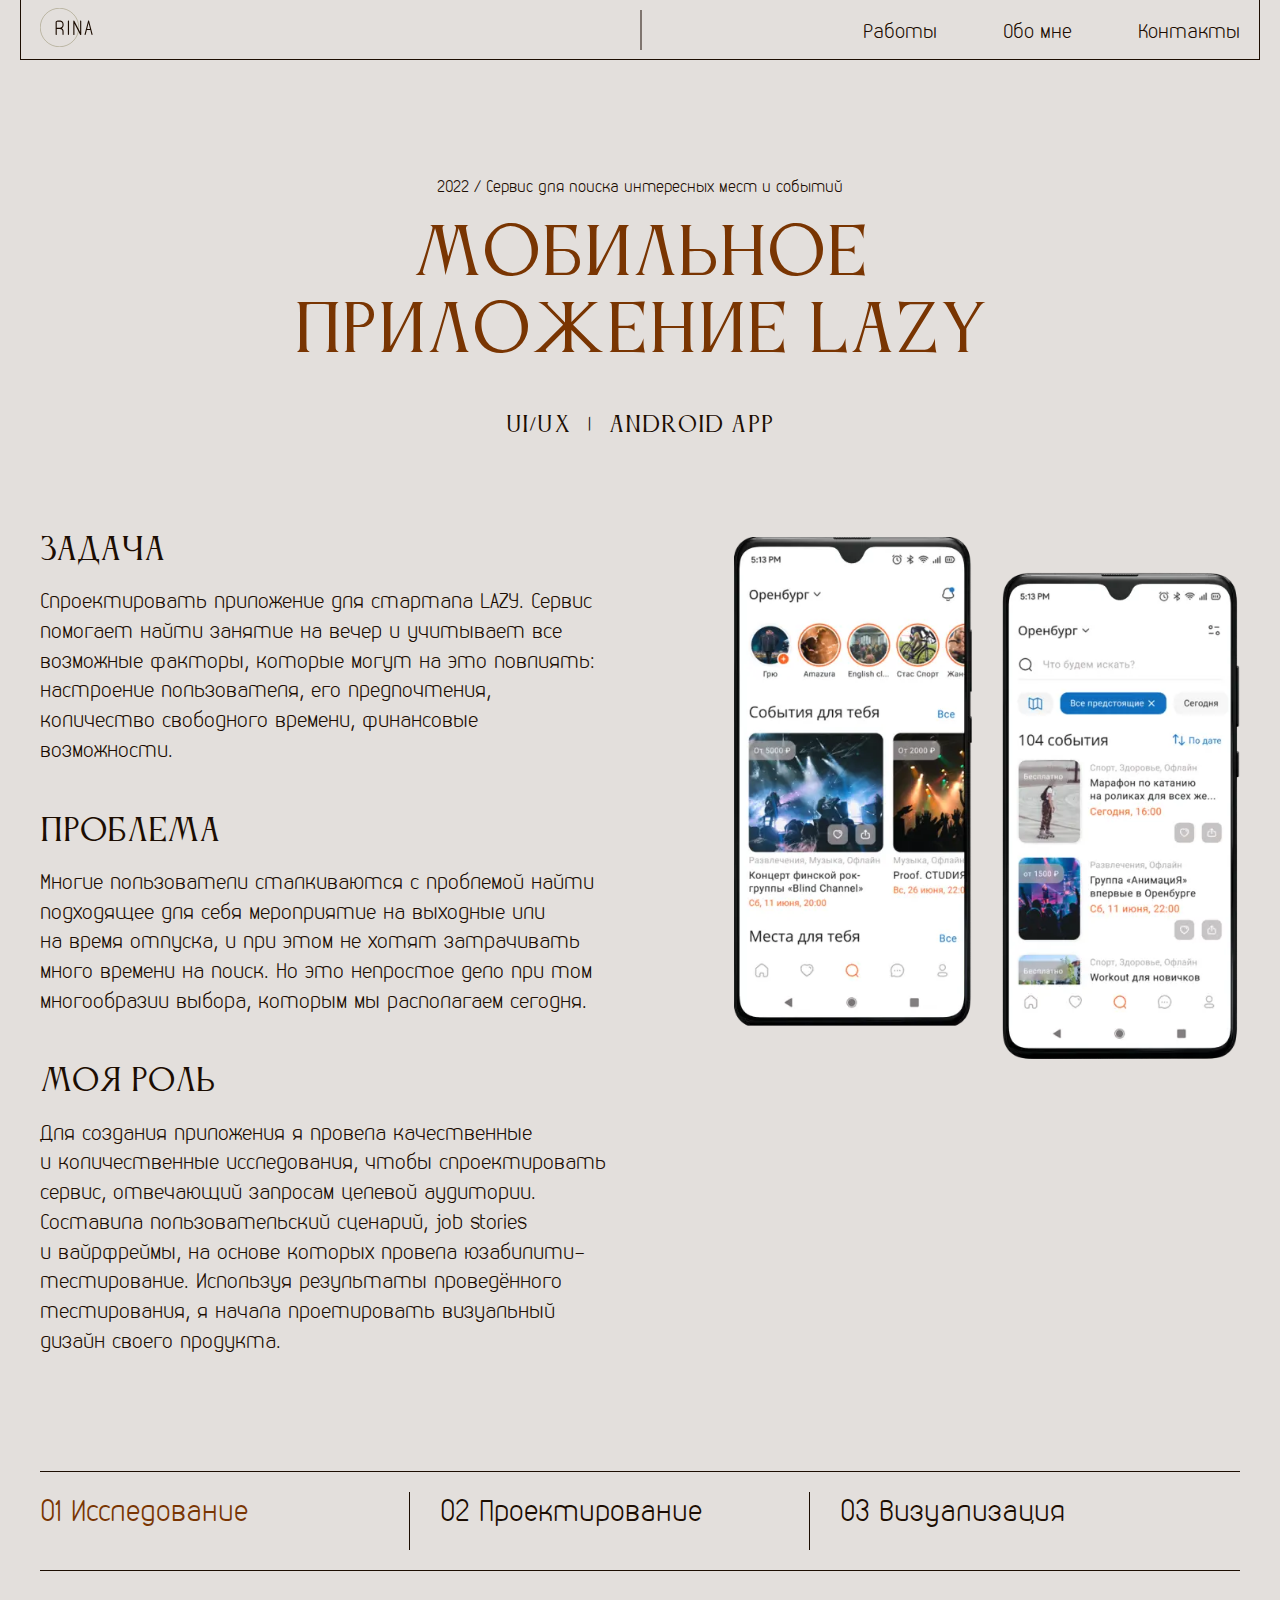
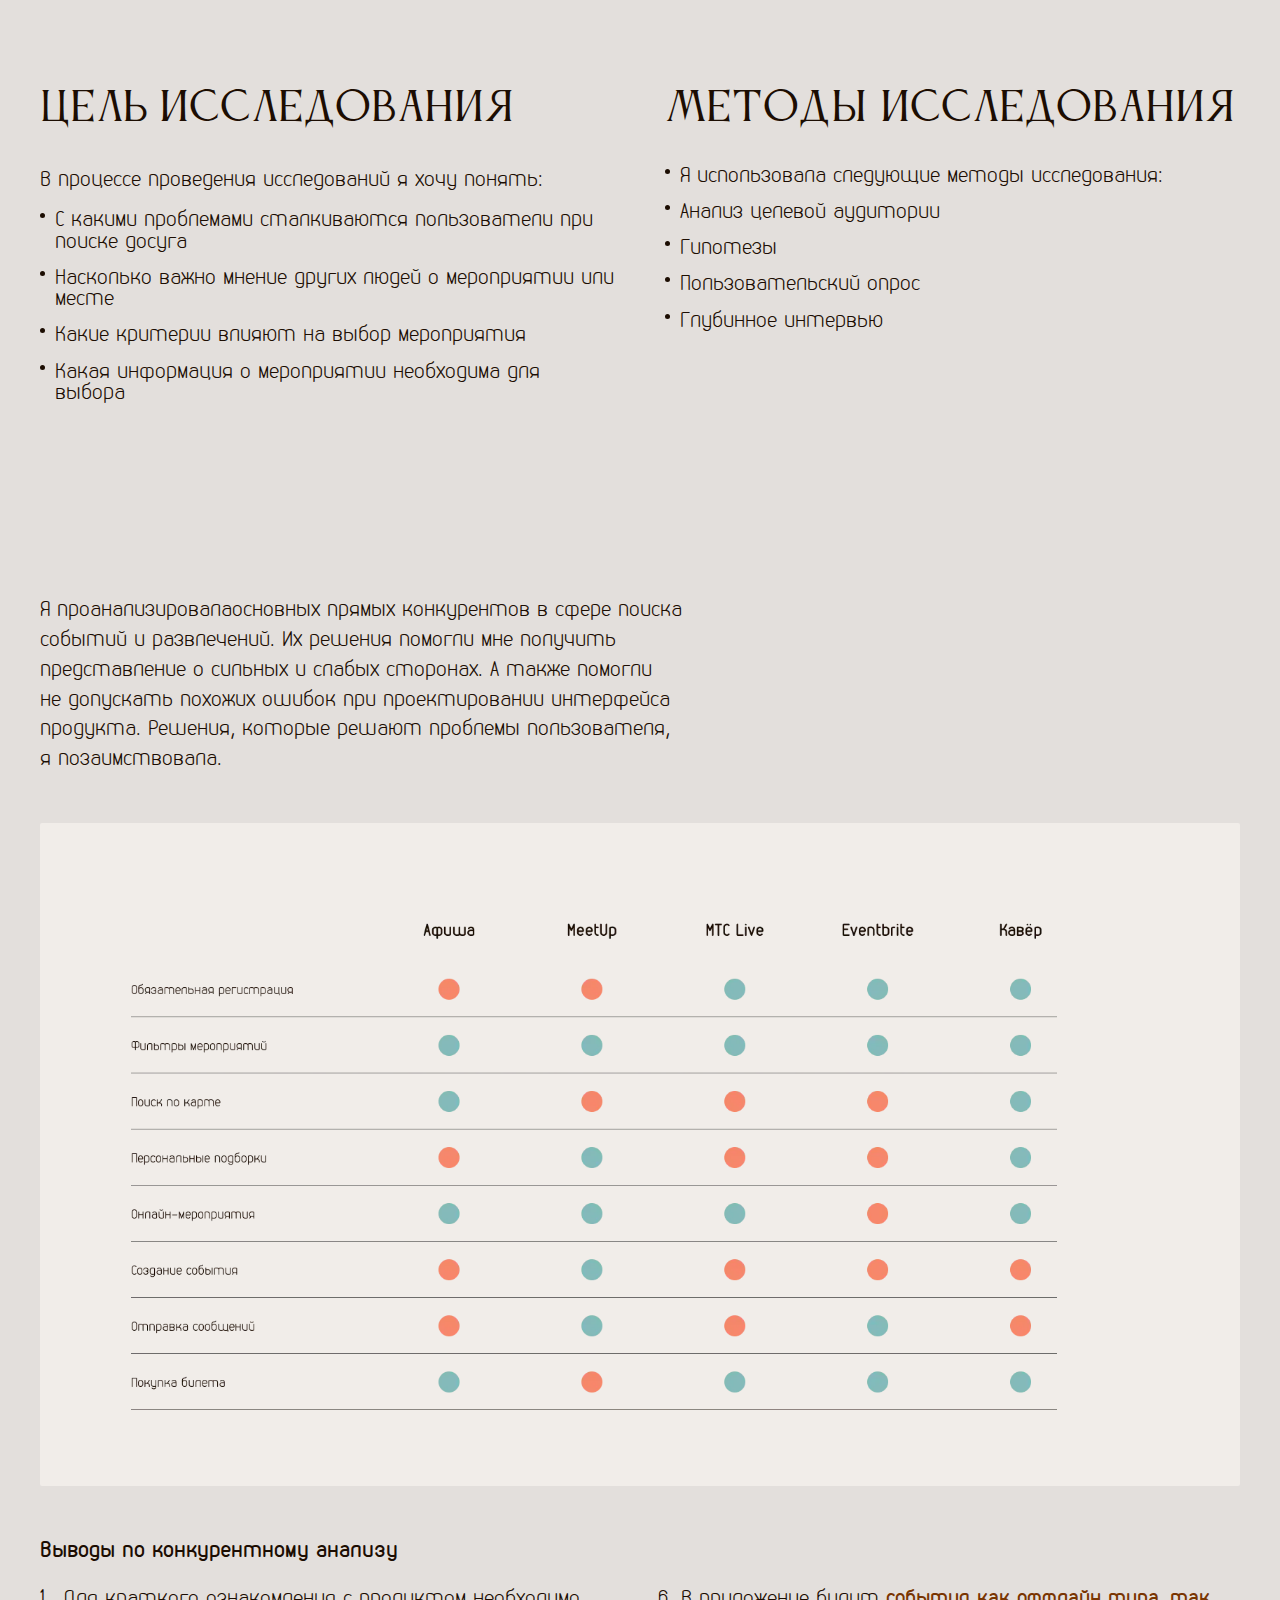
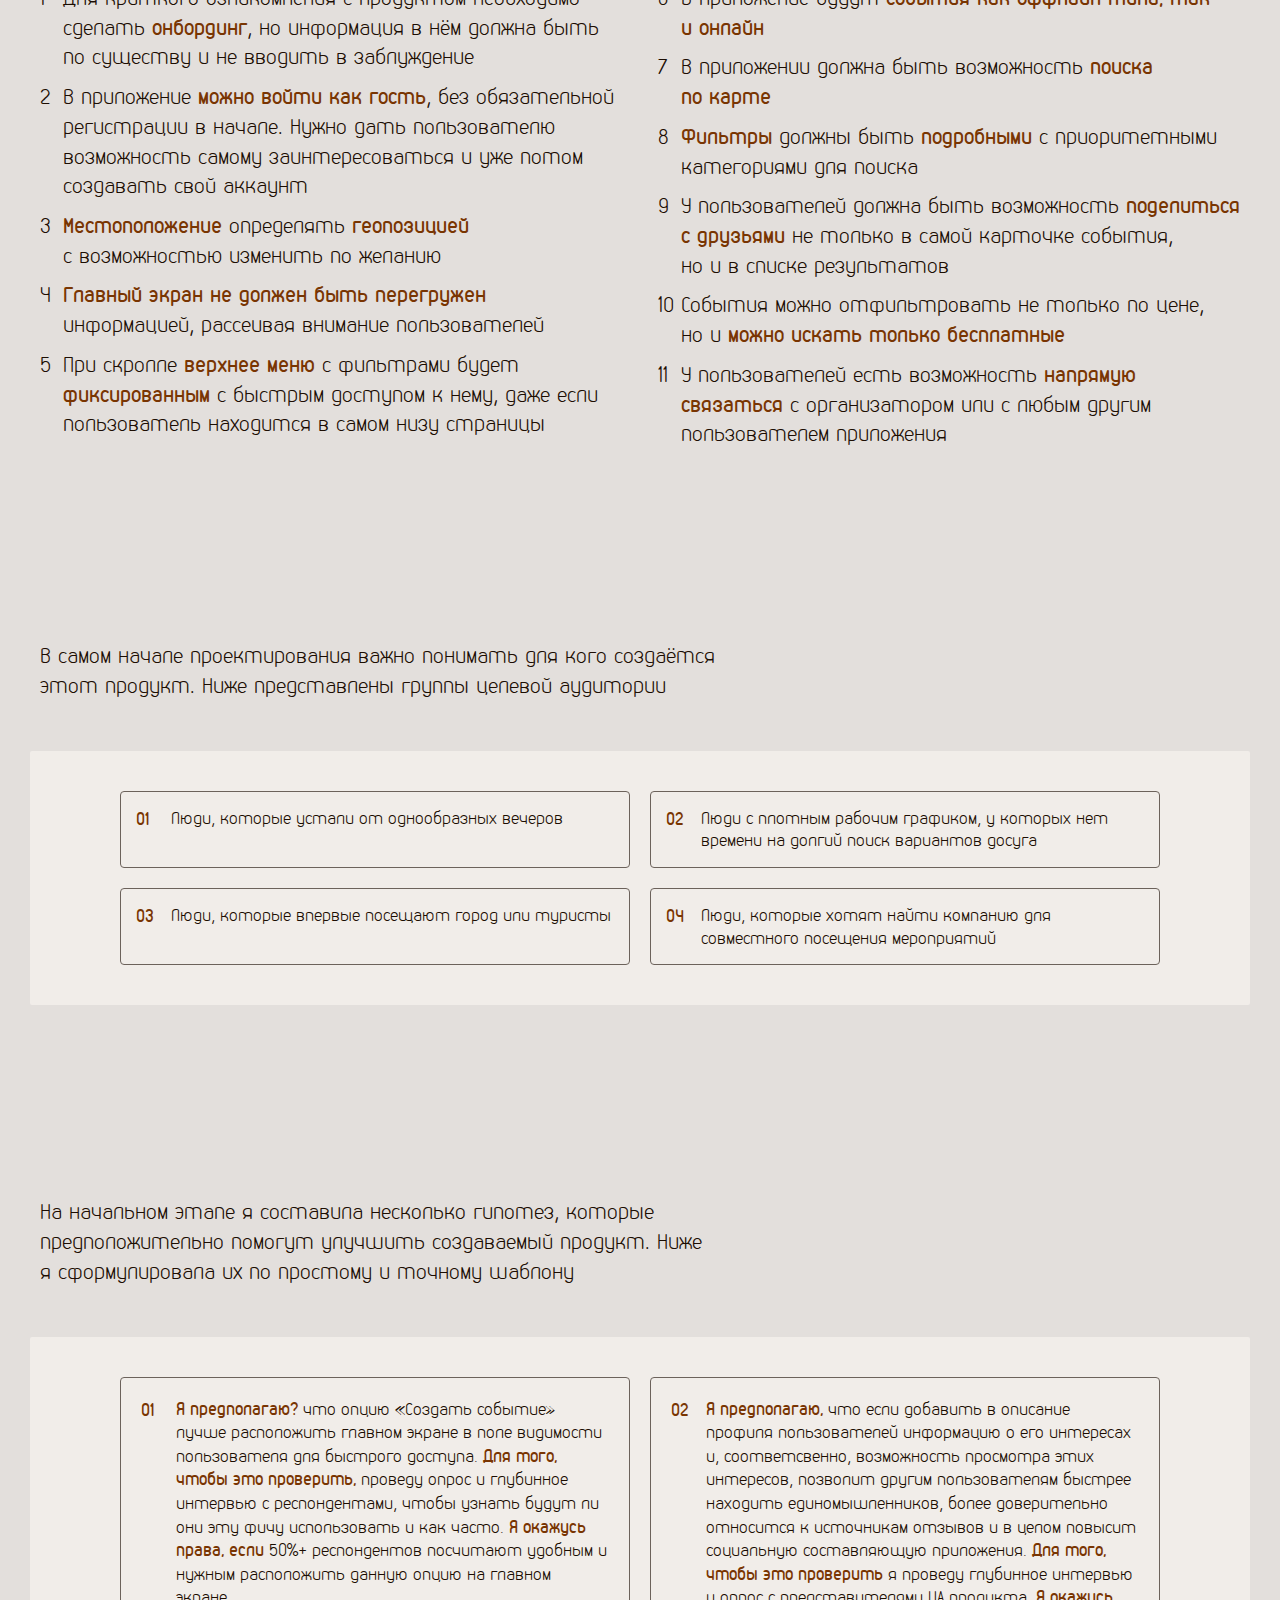
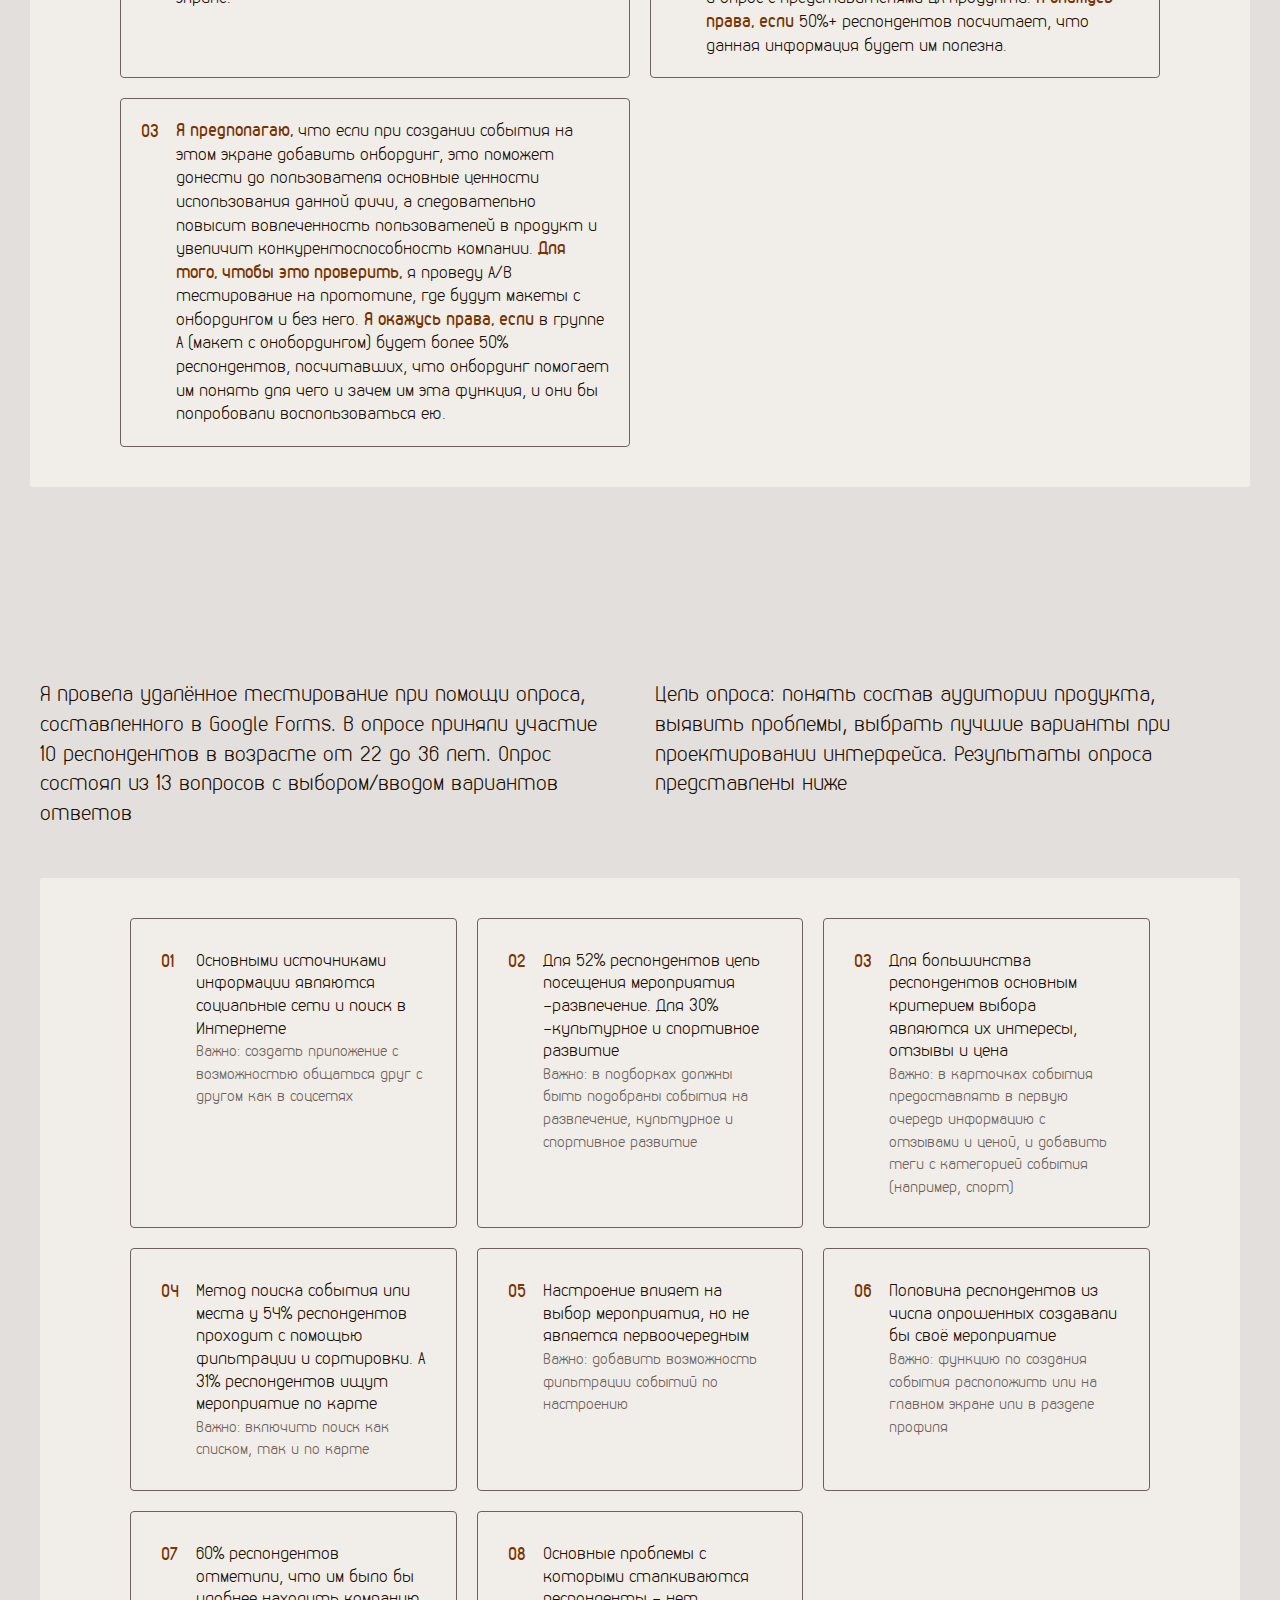
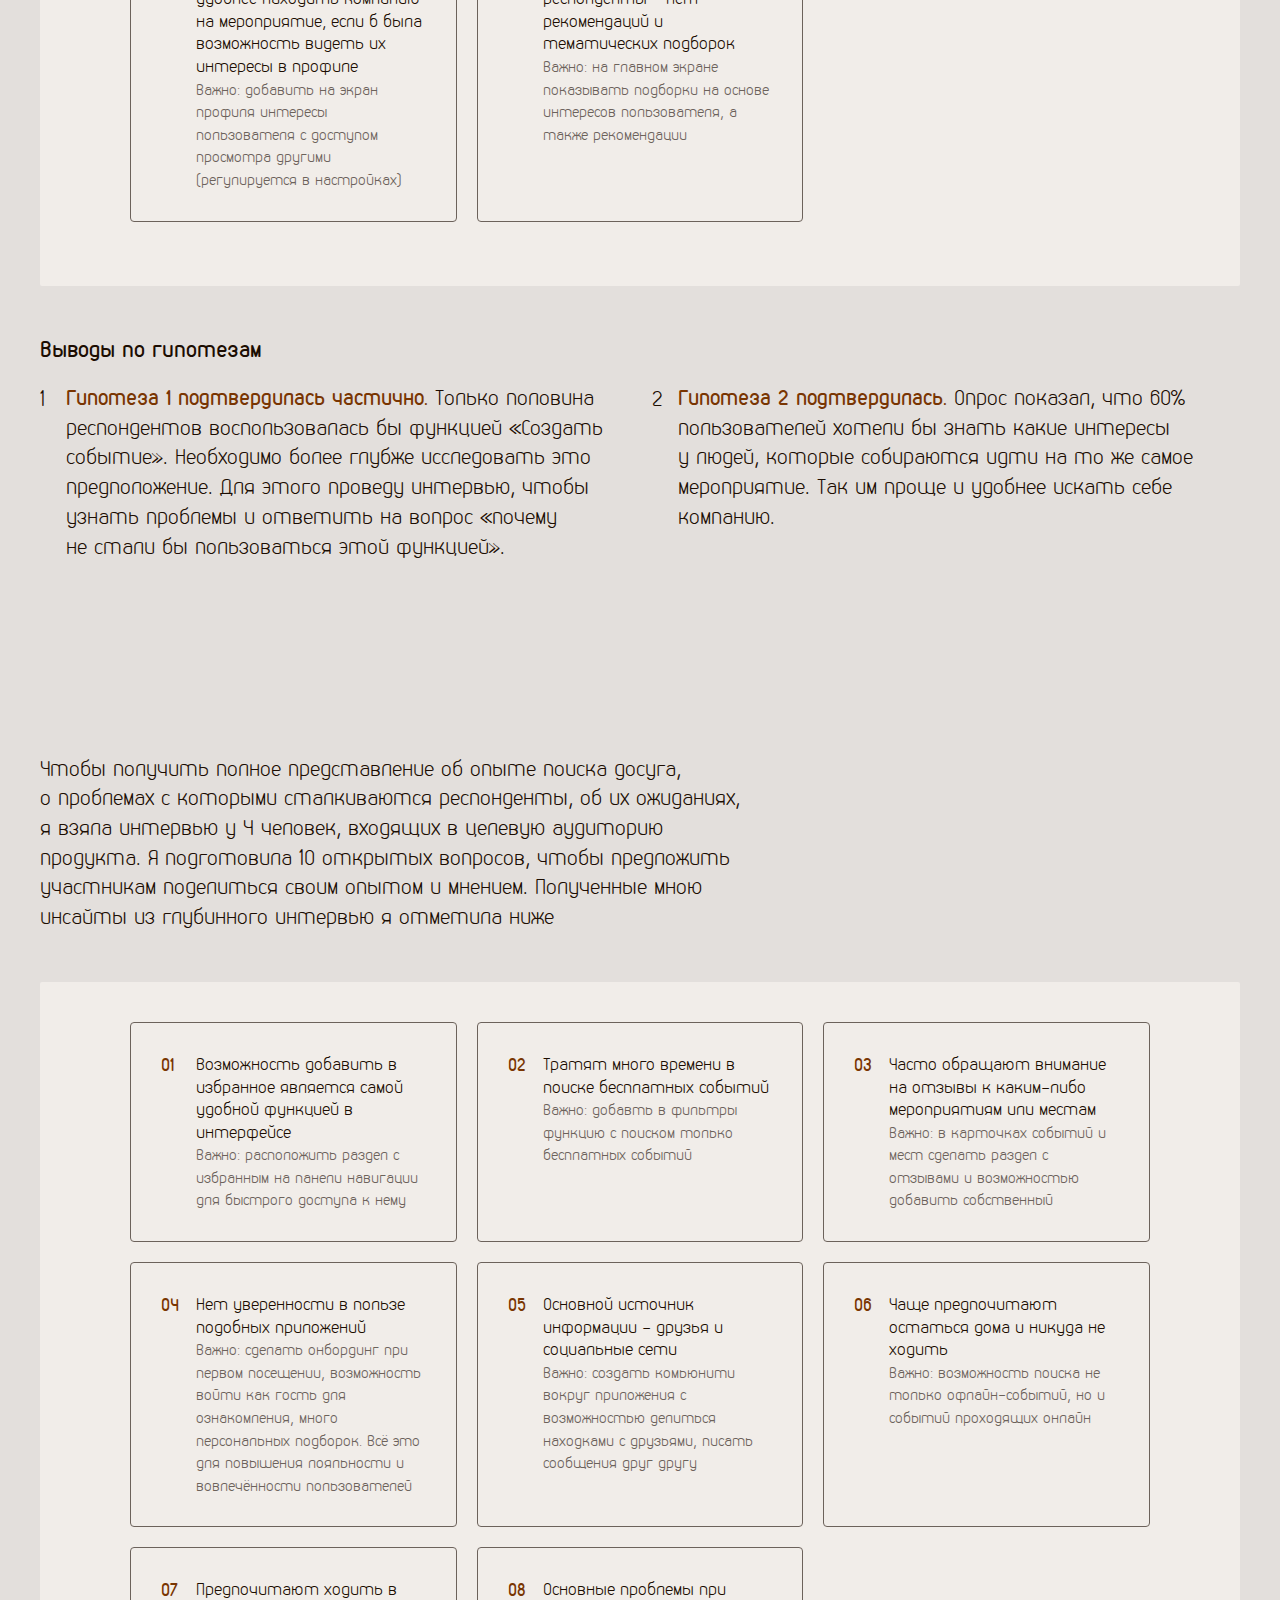
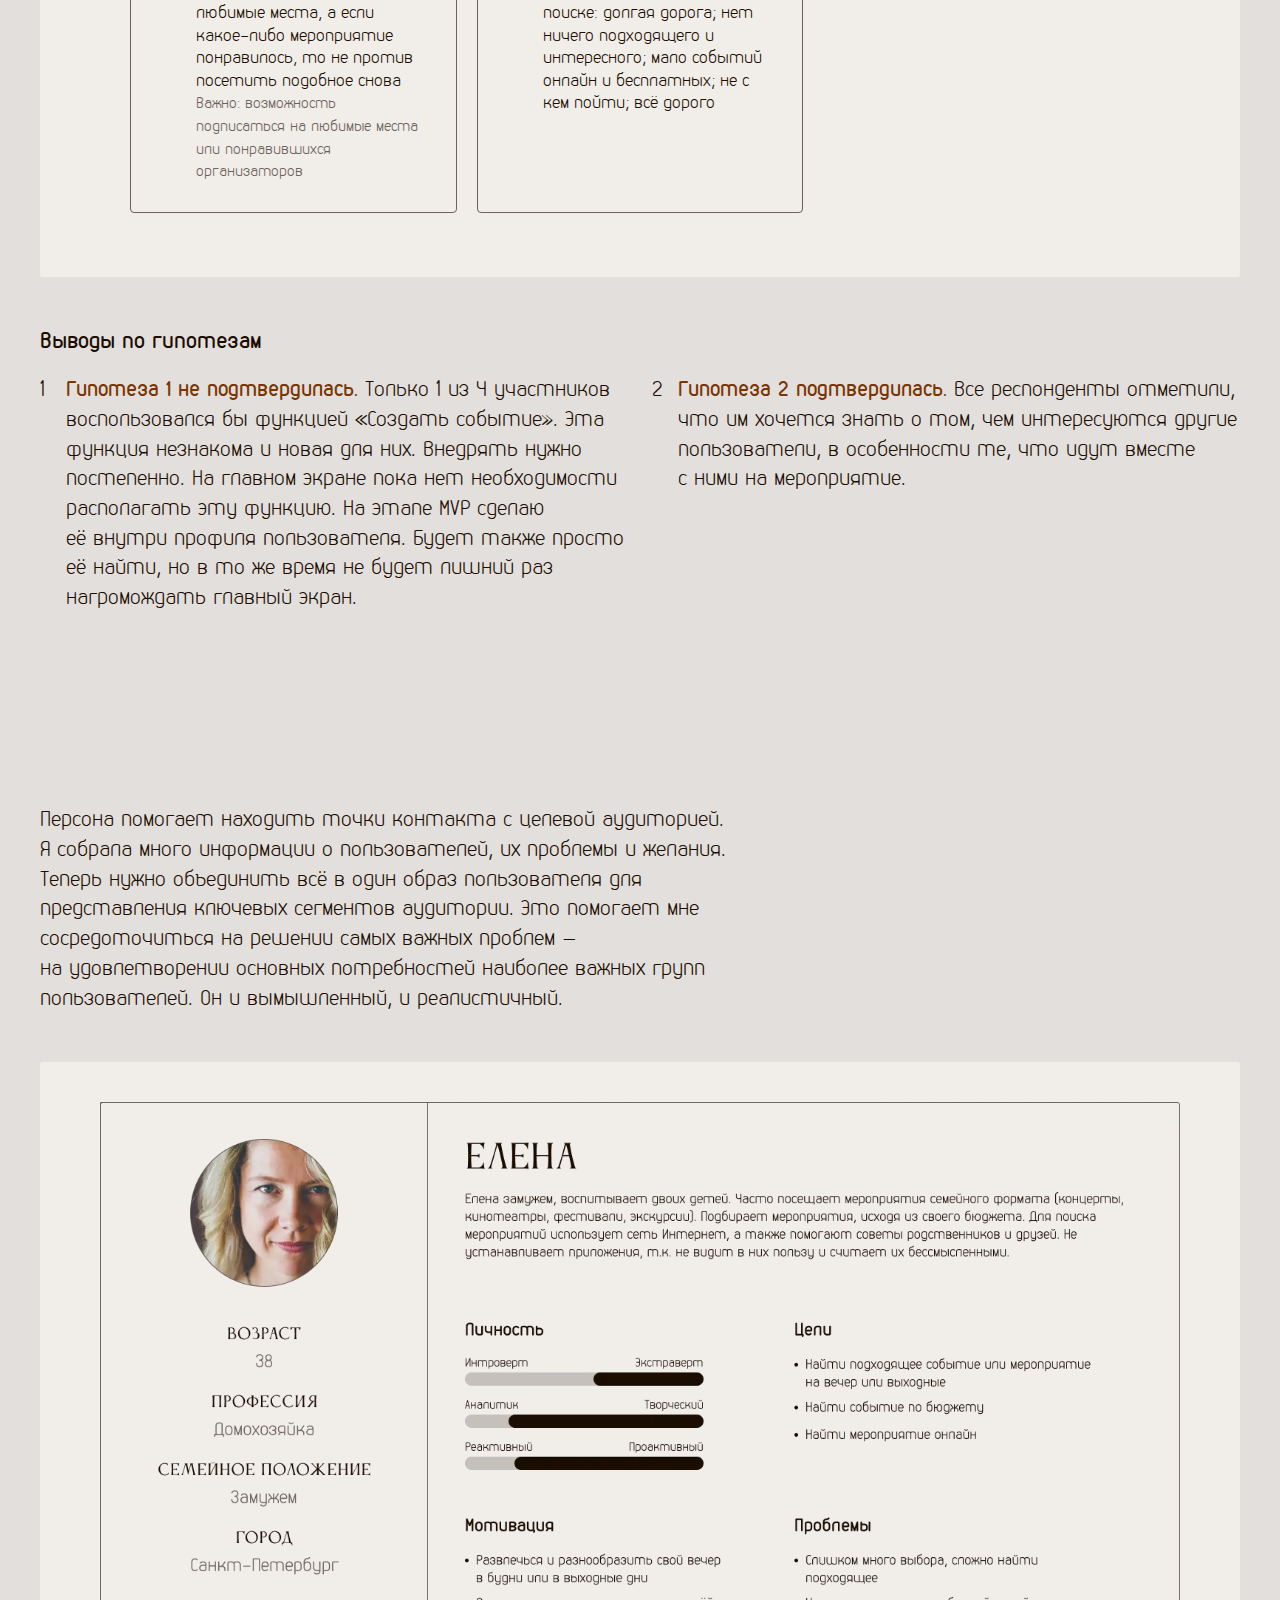
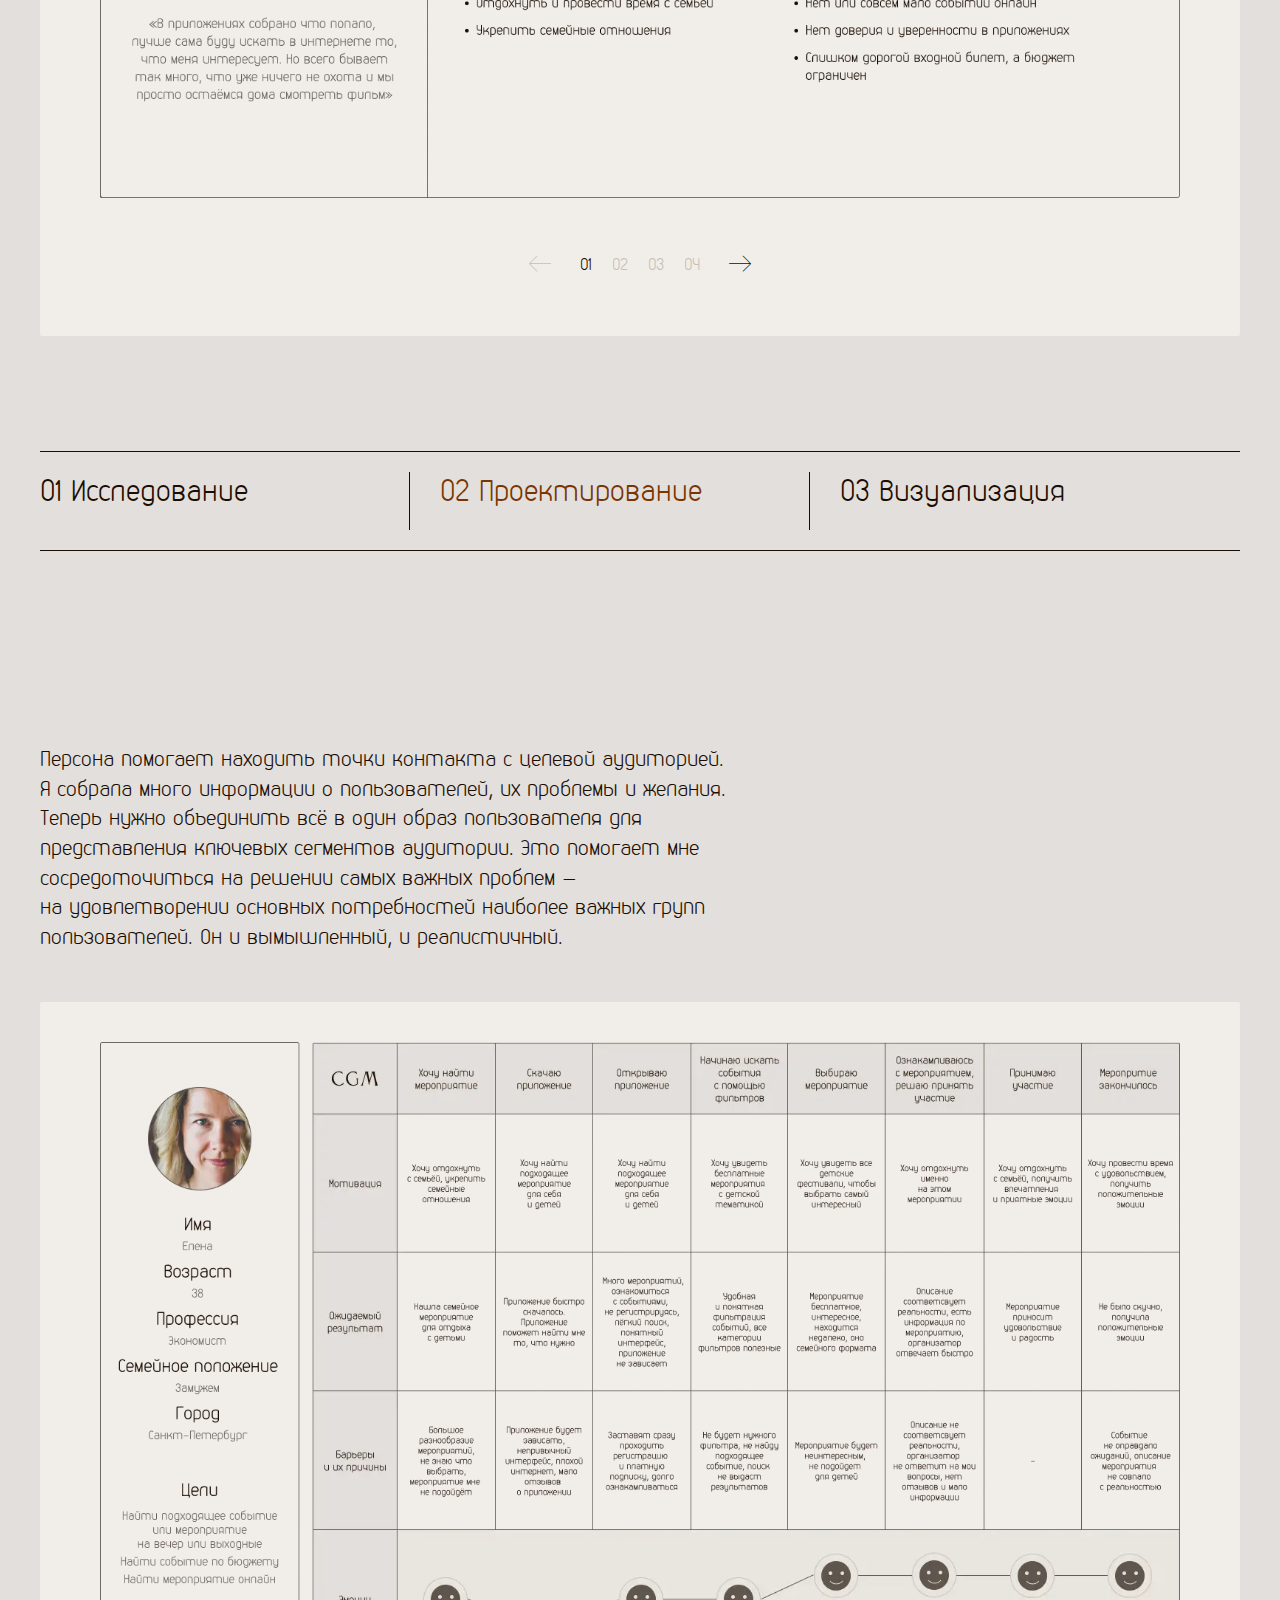
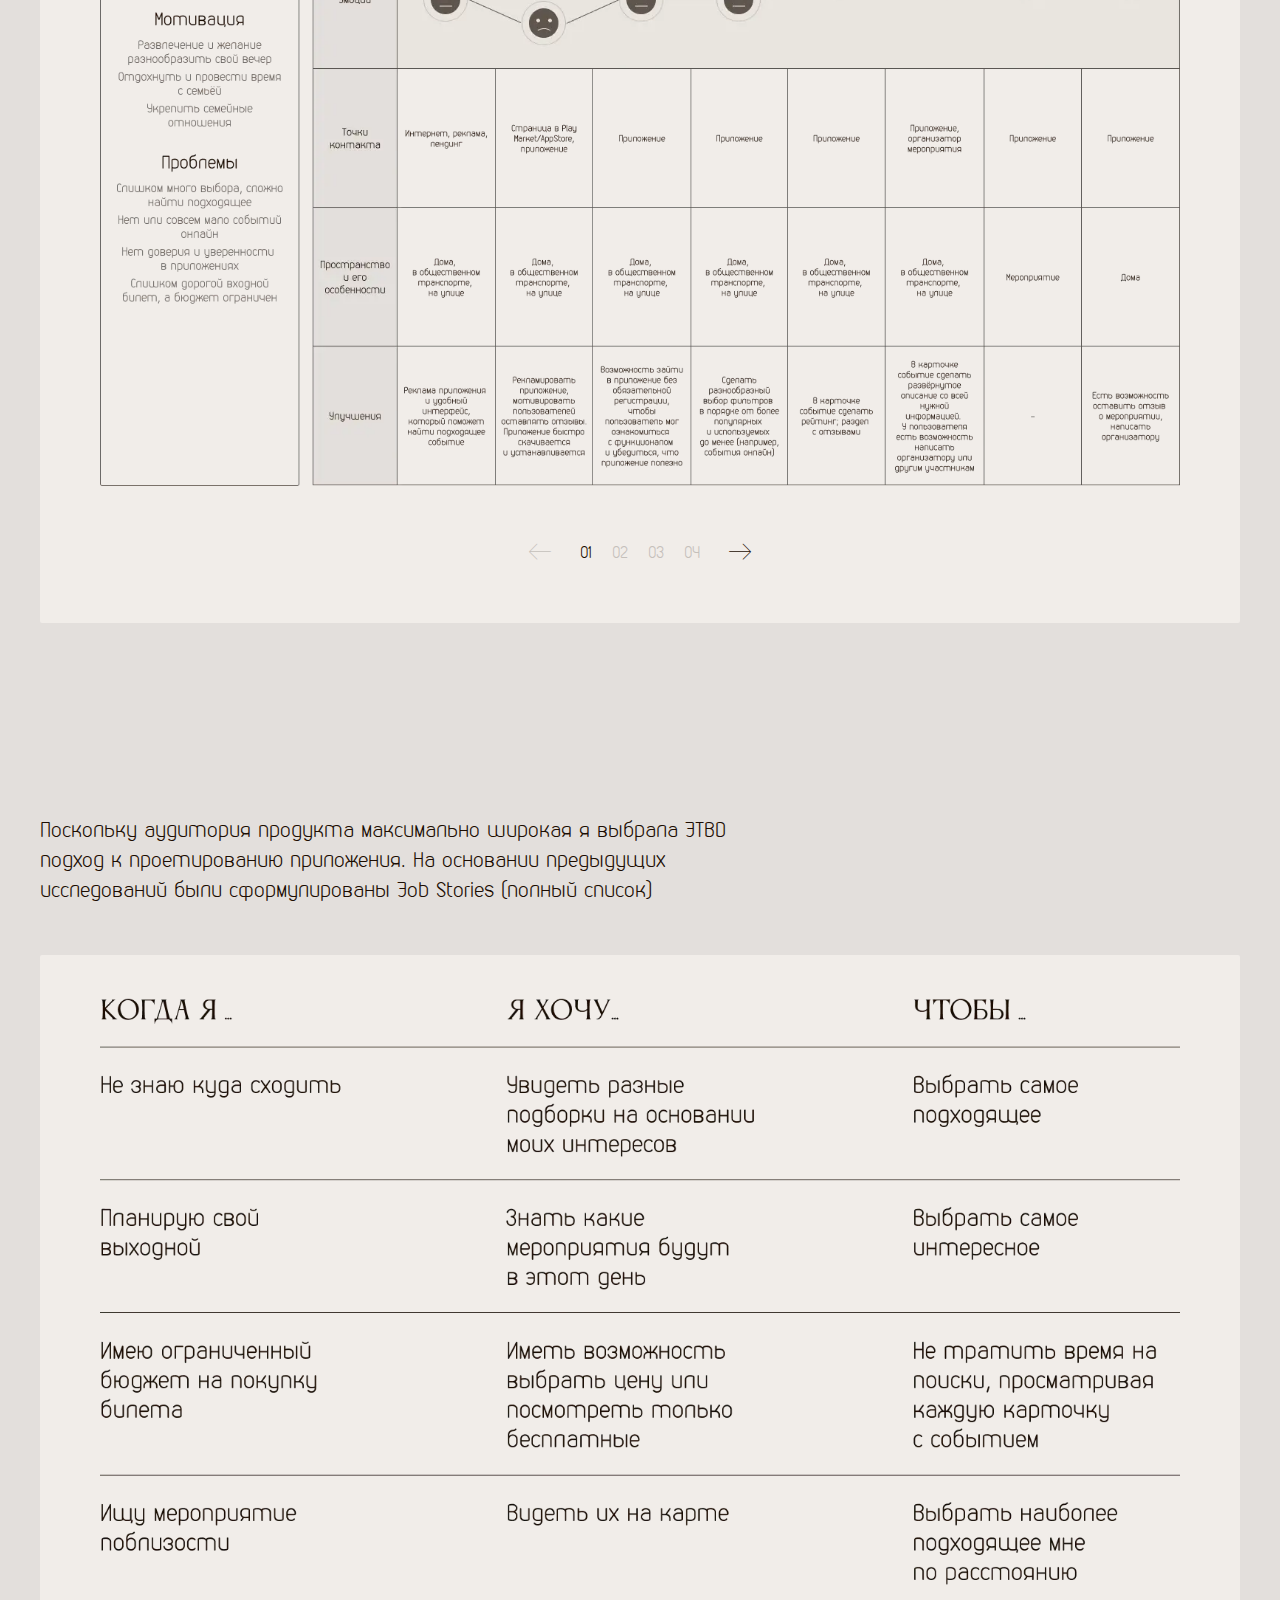
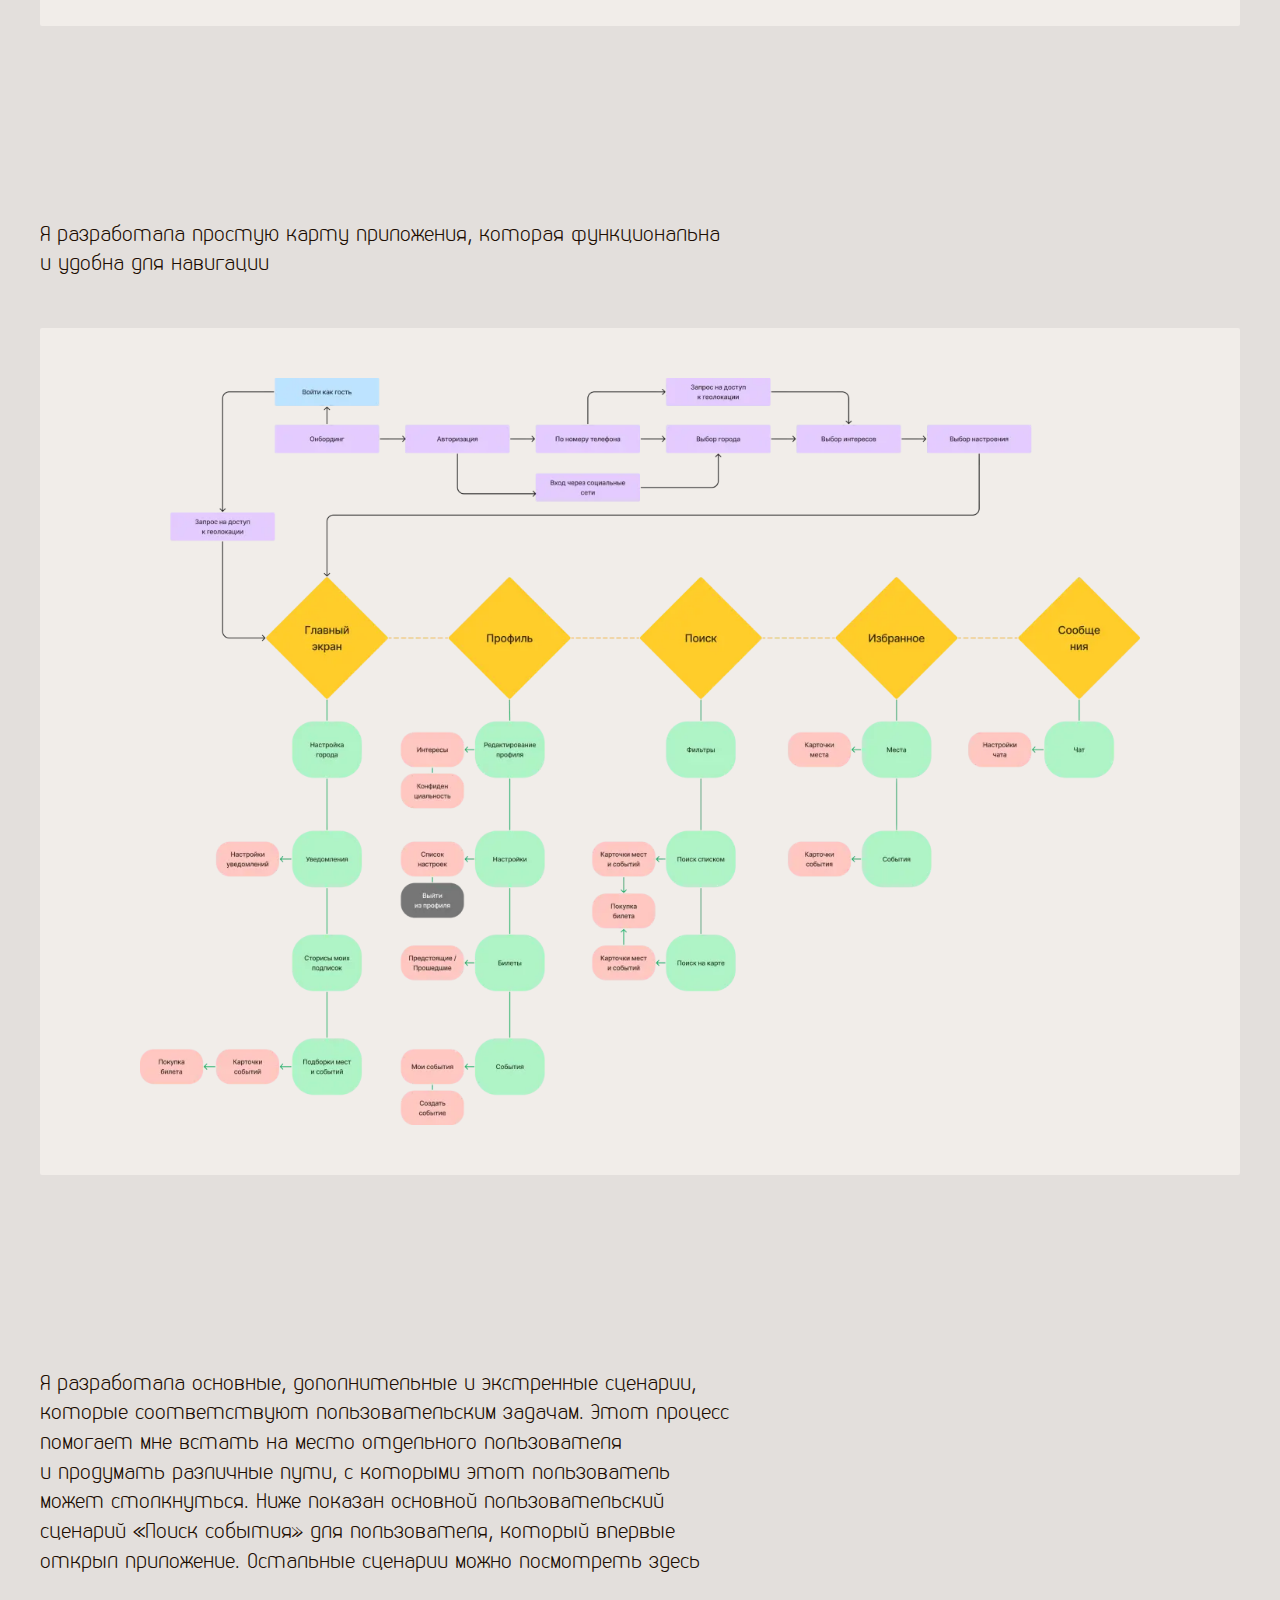
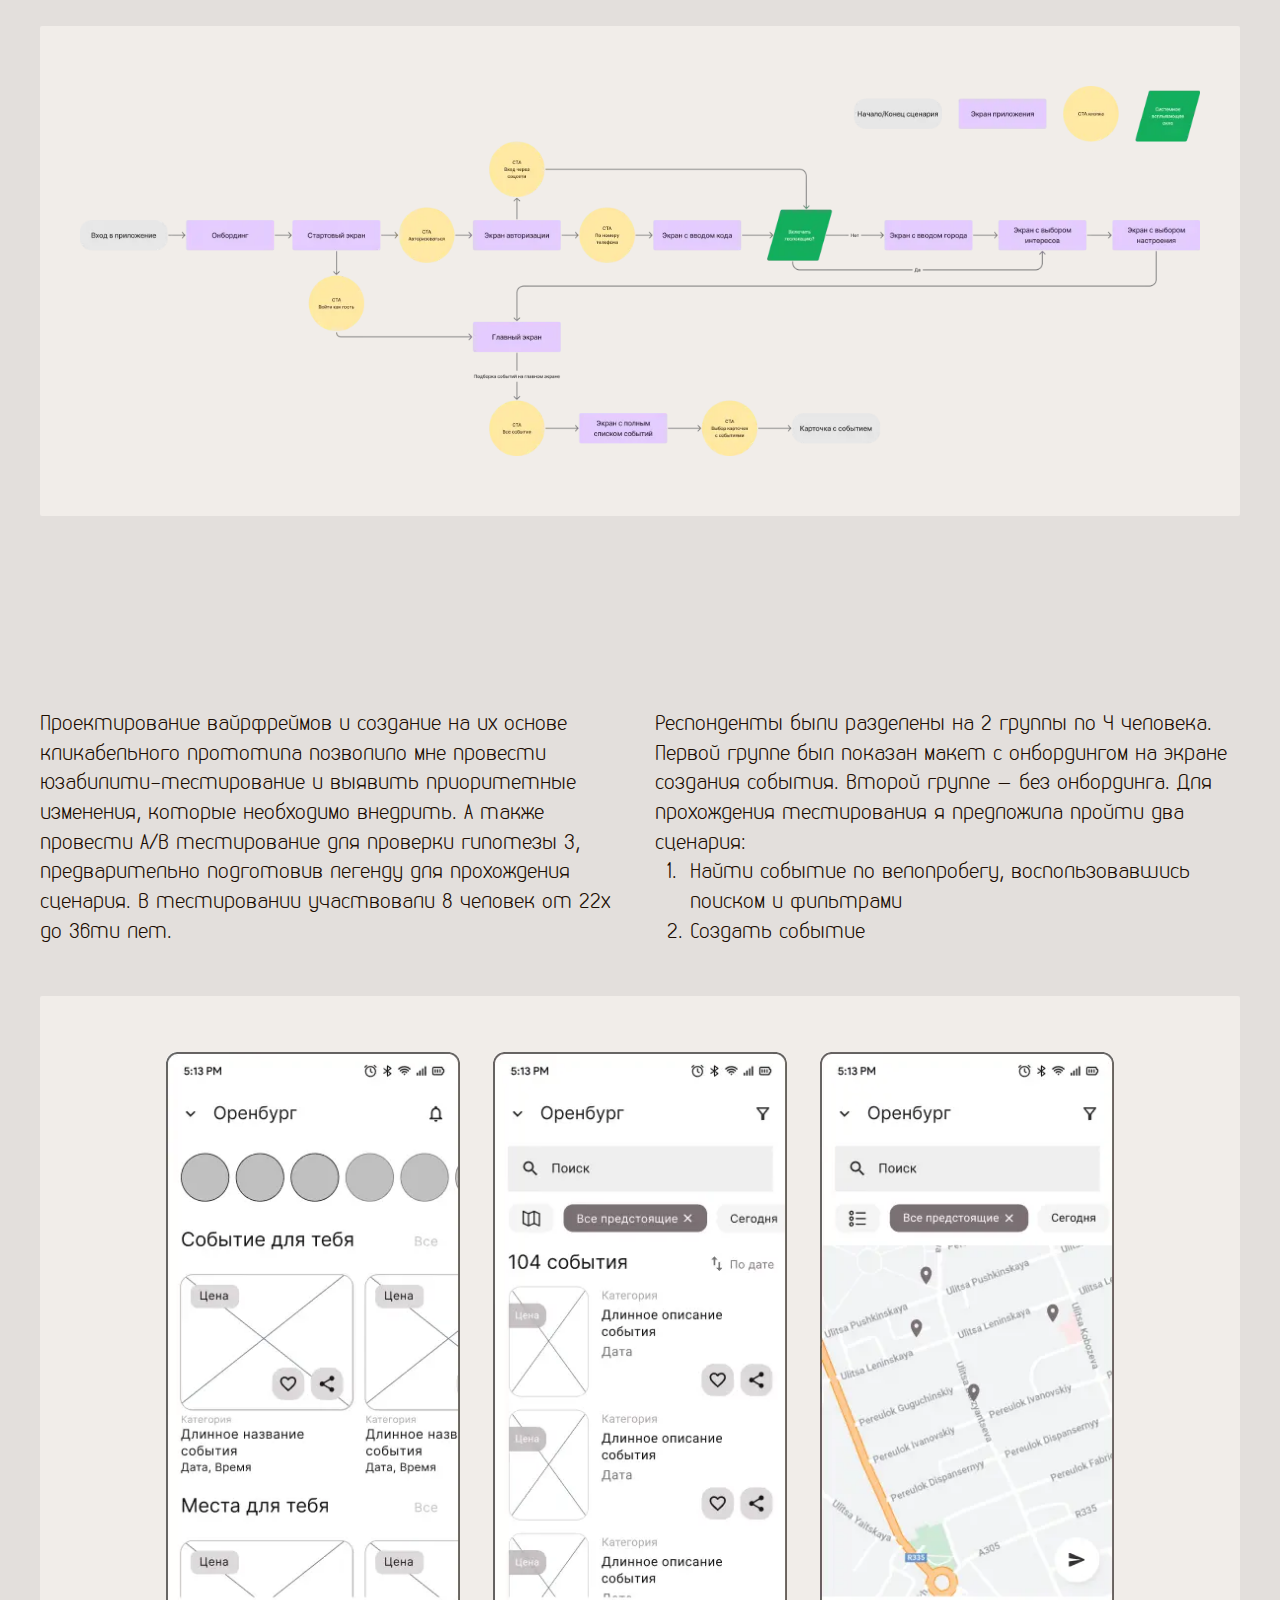
==== application-lazy.html @ bdabf79a "three page complited" ====
<!DOCTYPE html>
<html lang="ru">

<head>
	<title>Rina</title>
	<meta charset="UTF-8">
	<meta name="format-detection" content="telephone=no">
	<!-- <style>body{opacity: 0;}</style> -->
	<link rel="stylesheet" href="css/style.min.css?_v=20221218183431">
	<link rel="shortcut icon" href="favicon.ico">
	<!-- <meta name="robots" content="noindex, nofollow"> -->
	<meta name="viewport" content="width=device-width, initial-scale=1.0">
</head>

<body>
	<div class="wrapper">
		<header class="header">
			<div class="header__container">
				<div class="header__content">
					<div class="decor-lines decor-lines_left"></div>
					<div class="decor-lines decor-lines_right"></div>
					<div class="header__logo-box">
						<a href="#" class="header__logo">
							<svg width="57" height="39" viewBox="0 0 57 39" fill="none" xmlns="http://www.w3.org/2000/svg">
								<circle cx="19.5" cy="19.5" r="19.25" stroke="#948E6D" stroke-width="0.5" />
								<path d="M19.6452 19.8C20.0052 19.8 20.3518 19.74 20.6852 19.62C21.0318 19.5 21.3318 19.3333 21.5852 19.12C21.8518 18.8933 22.0652 18.6267 22.2252 18.32C22.3852 18.0133 22.4652 17.6667 22.4652 17.28V16.16C22.4652 15.72 22.3718 15.34 22.1852 15.02C22.0118 14.7 21.7785 14.44 21.4852 14.24C21.1918 14.04 20.8585 13.8933 20.4852 13.8C20.1252 13.6933 19.7585 13.64 19.3852 13.64C19.2118 13.64 18.9985 13.6533 18.7452 13.68C18.5052 13.6933 18.2585 13.7133 18.0052 13.74C17.7518 13.7667 17.5118 13.8 17.2852 13.84C17.0585 13.8667 16.8852 13.9 16.7652 13.94V19.8H19.6452ZM16.7652 20.96V26.4C16.7652 26.7867 16.5718 26.98 16.1852 26.98C16.0385 26.98 15.9052 26.9333 15.7852 26.84C15.6652 26.7333 15.6052 26.5867 15.6052 26.4V14.3C15.6052 13.86 15.7452 13.52 16.0252 13.28C16.3052 13.04 16.6518 12.86 17.0652 12.74C17.4785 12.62 17.9185 12.5467 18.3852 12.52C18.8518 12.4933 19.2718 12.48 19.6452 12.48C20.1652 12.48 20.6652 12.5733 21.1452 12.76C21.6252 12.9333 22.0452 13.18 22.4052 13.5C22.7652 13.82 23.0518 14.2067 23.2652 14.66C23.4785 15.1133 23.5852 15.6133 23.5852 16.16V17.3C23.5852 17.8067 23.4985 18.2467 23.3252 18.62C23.1518 18.9933 22.9518 19.3133 22.7252 19.58C22.4718 19.8867 22.1852 20.1467 21.8652 20.36C21.9718 20.4 22.1252 20.4933 22.3252 20.64C22.5252 20.7733 22.7252 20.9667 22.9252 21.22C23.1252 21.46 23.2918 21.7667 23.4252 22.14C23.5585 22.5 23.6185 22.94 23.6052 23.46V26.4C23.6052 26.5867 23.5452 26.7333 23.4252 26.84C23.3185 26.9333 23.1918 26.98 23.0452 26.98C22.8852 26.98 22.7452 26.9333 22.6252 26.84C22.5185 26.7333 22.4652 26.5867 22.4652 26.4V23.46C22.4652 23.0733 22.3852 22.7267 22.2252 22.42C22.0652 22.1 21.8518 21.8333 21.5852 21.62C21.3185 21.4067 21.0118 21.2467 20.6652 21.14C20.3318 21.02 19.9918 20.96 19.6452 20.96H16.7652ZM27.8786 13.08C27.8786 12.92 27.9319 12.7867 28.0386 12.68C28.1586 12.56 28.2919 12.5 28.4386 12.5C28.6253 12.5 28.7719 12.56 28.8786 12.68C28.9853 12.7867 29.0386 12.92 29.0386 13.08V26.4C29.0386 26.5867 28.9853 26.7333 28.8786 26.84C28.7719 26.9333 28.6253 26.98 28.4386 26.98C28.2919 26.98 28.1586 26.9333 28.0386 26.84C27.9319 26.7333 27.8786 26.5867 27.8786 26.4V13.08ZM33.2966 13.14C33.2966 12.9933 33.3566 12.86 33.4766 12.74C33.5966 12.62 33.7299 12.56 33.8766 12.56C34.1166 12.56 34.3099 12.7333 34.4566 13.08L40.1166 24.1V13.14C40.1166 12.9933 40.1699 12.86 40.2766 12.74C40.3966 12.62 40.5366 12.56 40.6966 12.56C40.8432 12.56 40.9699 12.62 41.0766 12.74C41.1966 12.86 41.2566 12.9933 41.2566 13.14V26.46C41.2566 26.7133 41.2032 26.8733 41.0966 26.94C40.9899 27.0067 40.9099 27.04 40.8566 27.04C40.5899 27.04 40.4099 27 40.3166 26.92C40.2232 26.84 40.1632 26.7667 40.1366 26.7L34.4366 15.64V26.46C34.4366 26.6467 34.3832 26.7933 34.2766 26.9C34.1699 26.9933 34.0366 27.04 33.8766 27.04C33.7299 27.04 33.5966 26.9933 33.4766 26.9C33.3566 26.7933 33.2966 26.6467 33.2966 26.46V13.14ZM52.5514 26.22C52.5514 26.26 52.5514 26.2933 52.5514 26.32C52.5647 26.3333 52.5714 26.3533 52.5714 26.38C52.5714 26.4067 52.5781 26.42 52.5914 26.42C52.5914 26.5667 52.5381 26.6933 52.4314 26.8C52.3381 26.9067 52.1981 26.96 52.0114 26.96C51.8914 26.96 51.7714 26.92 51.6514 26.84C51.5447 26.76 51.4781 26.6533 51.4514 26.52L50.3514 22.12H46.8314L45.7314 26.52C45.6914 26.6533 45.6181 26.76 45.5114 26.84C45.4047 26.92 45.2914 26.96 45.1714 26.96C44.9847 26.96 44.8381 26.9 44.7314 26.78C44.6381 26.66 44.5914 26.5267 44.5914 26.38V26.28L48.0514 12.9C48.1581 12.62 48.3514 12.48 48.6314 12.48C48.7381 12.48 48.8381 12.5267 48.9314 12.62C49.0247 12.7 49.0914 12.8067 49.1314 12.94V12.92L52.5514 26.22ZM50.0314 20.98L48.5914 14.96L47.1314 20.98H50.0314Z" fill="#1C0D02" />
							</svg>
						</a>
					</div>
					<div class="header__menu menu">
						<nav data-da="body, 767.98" class="menu__body">
							<ul class="menu__list">
								<li class="menu__item">
									<a class="menu__link" href="">Работы</a>
								</li>
								<li class="menu__item">
									<a class="menu__link" href="">Обо мне</a>
								</li>
								<li class="menu__item">
									<a class="menu__link" href="">Контакты</a>
								</li>
							</ul>
							<a href="" class="menu__button">связаться со мной</a>
						</nav>
						<button type="button" class="menu__icon icon-menu"><span></span></button>
					</div>
				</div>
			</div>
		</header>

		<main class="page">
			<section class="main-block">
				<div class="main-block__container">
					<div class="main-block__content">
						<div class="main-block__header header-block">
							<div class="header-block__subtitle">2022 / Сервис для поиска интересных мест и событий</div>
							<h1 class="header-block__title title-h1">Мобильное приложение LAZY</h1>
							<ul class="header-block__list list-block list-block_short">
								<li class="list-block__item">ui/ux</li>
								<li class="list-block__item">android app</li>
							</ul>
						</div>
					</div>
				</div>
			</section>
			<section class="task">
				<div class="task__container">
					<div class="task__content">
						<div class="task__box-container">
							<div class="task__items items-task">
								<div class="items-task__item">
									<h3 class="items-task__title title-h3">Задача</h3>
									<p class="items-task__text">Спроектировать приложение для стартапа LAZY. Сервис помогает найти занятие на&nbsp;вечер и&nbsp;учитывает все возможные факторы, которые могут на&nbsp;это повлиять: настроение пользователя, его предпочтения, количество свободного времени, финансовые возможности.</p>
								</div>
								<div class="items-task__item">
									<h3 class="items-task__title title-h3">Проблема</h3>
									<p class="items-task__text">Многие пользователи сталкиваются с&nbsp;проблемой найти подходящее для себя мероприятие на&nbsp;выходные или на&nbsp;время отпуска, и&nbsp;при этом не&nbsp;хотят затрачивать много времени на&nbsp;поиск. Но&nbsp;это непростое дело при том многообразии выбора, которым мы&nbsp;располагаем сегодня.</p>
								</div>
								<div class="items-task__item">
									<h3 class="items-task__title title-h3">Моя роль</h3>
									<p class="items-task__text">Для создания приложения я&nbsp;провела качественные и&nbsp;количественные исследования, чтобы спроектировать сервис, отвечающий запросам целевой аудитории. Составила пользовательский сценарий, job stories и&nbsp;вайрфреймы, на&nbsp;основе которых провела юзабилити-тестирование. Используя результаты проведённого тестирования, я&nbsp;начала проетировать визуальный дизайн своего продукта.</p>
								</div>
							</div>
							<div class="task__body">
								<picture><source srcset="img/mopile-app-lazy/points/mobile-app.webp" type="image/webp"><img src="img/mopile-app-lazy/points/mobile-app.png" alt="Mobile application" /></picture>
							</div>
						</div>
					</div>
				</div>
			</section>
			<section class="study">
				<div class="study__container">
					<div class="study__content">
						<div class="study__box-container">
							<nav class="study__navigation navigation navigation_first">
								<div class="navigation__item">
									<button class="navigation__btn navigation__btn_first navigation__btn_orange">01 Исследование</button>
								</div>
								<div class="navigation__item">
									<button class="navigation__btn navigation__btn_second">02 Проектирование</button>
								</div>
								<div class="navigation__item">
									<button class="navigation__btn navigation__btn_third">03 Визуализация</button>
								</div>
							</nav>
							<div class="study__items">
								<div class="study__item item-study">
									<h2 class="item-study__title title-h2">Цель исследования</h2>
									<p class="item-study__text">В&nbsp;процессе проведения исследований я&nbsp;хочу понять:</p>
									<ul class="item-study__list list-item-study">
										<li class="list-item-study__item">С&nbsp;какими проблемами сталкиваются пользователи при поиске досуга</li>
										<li class="list-item-study__item">Насколько важно мнение других людей о&nbsp;мероприятии или месте</li>
										<li class="list-item-study__item">Какие критерии влияют на&nbsp;выбор мероприятия</li>
										<li class="list-item-study__item">Какая информация о&nbsp;мероприятии необходима для выбора</li>
									</ul>
								</div>
								<div class="study__item item-study">
									<h2 class="item-study__title title-h2">Методы исследования</h2>
									<ul class="item-study__list list-item-study">
										<li class="list-item-study__item">Я&nbsp;использовала следующие методы исследования:</li>
										<li class="list-item-study__item">Анализ целевой аудитории</li>
										<li class="list-item-study__item">Гипотезы</li>
										<li class="list-item-study__item">Пользовательский опрос</li>
										<li class="list-item-study__item">Глубинное интервью</li>
									</ul>
								</div>
							</div>
						</div>
					</div>
				</div>
			</section>
			<section class="analysis">
				<div class="analysis__container">
					<div class="analysis__content">
						<div class="analysis__box-container">
							<div class="analysis__header header-box">
								<h2 data-watch data-watch-once class="header-box__title title-h2 _watcher-view">Анализ конкурентов</h2>
								<p class="header-box__text">Я&nbsp;проанализировалаосновных прямых конкурентов в&nbsp;сфере поиска событий и&nbsp;развлечений. Их&nbsp;решения помогли мне получить представление о&nbsp;сильных и&nbsp;слабых сторонах. А&nbsp;также помогли не&nbsp;допускать похожих ошибок при проектировании интерфейса продукта. Решения, которые решают проблемы пользователя, я&nbsp;позаимствовала.</p>
							</div>
						</div>
						<div class="analysis__image">
							<picture><source srcset="img/mopile-app-lazy/analysis/competitive.webp" type="image/webp"><img src="img/mopile-app-lazy/analysis/competitive.png" alt="analisys" /></picture>
						</div>
						<div class="analysis__conclusions conclusions-analysis">
							<div class="conclusions-analysis__box-container">
								<div class="conclusions-analysis__title">Выводы по конкурентному анализу</div>
								<div class="conclusions-analysis__lists">
									<ul class="conclusions-analysis__list">
										<li class="conclusions-analysis__item">Для краткого ознакомления с&nbsp;продуктом необходимо сделать <span class="color-orange">онбординг</span>, но&nbsp;информация в&nbsp;нём должна быть по&nbsp;существу и&nbsp;не&nbsp;вводить в&nbsp;заблуждение</li>
										<li class="conclusions-analysis__item">В&nbsp;приложение <span class="color-orange">можно войти как гость</span>, без обязательной регистрации в&nbsp;начале. Нужно дать пользователю возможность самому заинтересоваться и&nbsp;уже потом создавать свой аккаунт</li>
										<li class="conclusions-analysis__item"><span class="color-orange">Местоположение</span> определять <span class="color-orange">геопозицией</span> с&nbsp;возможностью изменить по&nbsp;желанию</li>
										<li class="conclusions-analysis__item"><span class="color-orange">Главный экран не&nbsp;должен быть перегружен</span> информацией, рассеивая внимание пользователей</li>
										<li class="conclusions-analysis__item">При скролле <span class="color-orange">верхнее меню</span> с&nbsp;фильтрами будет <span class="color-orange">фиксированным</span> с&nbsp;быстрым доступом к&nbsp;нему, даже если пользователь находится в&nbsp;самом низу страницы</li>
									</ul>
									<ul class="conclusions-analysis__list">
										<li class="conclusions-analysis__item">В&nbsp;приложение будут <span class="color-orange">события как оффлайн типа, так и&nbsp;онлайн</span></li>
										<li class="conclusions-analysis__item">В&nbsp;приложении должна быть возможность <span class="color-orange">поиска по&nbsp;карте</span></li>
										<li class="conclusions-analysis__item"><span class="color-orange">Фильтры</span> должны быть <span class="color-orange">подробными</span> с&nbsp;приоритетными категориями для поиска</li>
										<li class="conclusions-analysis__item">У&nbsp;пользователей должна быть возможность <span class="color-orange">поделиться с&nbsp;друзьями</span> не&nbsp;только в&nbsp;самой карточке события, но&nbsp;и&nbsp;в&nbsp;списке результатов</li>
										<li class="conclusions-analysis__item">События можно отфильтровать не&nbsp;только по&nbsp;цене, но&nbsp;и&nbsp;<span class="color-orange">можно искать только бесплатные</span></li>
										<li class="conclusions-analysis__item">У&nbsp;пользователей есть возможность <span class="color-orange">напрямую связаться</span> с&nbsp;организатором или с&nbsp;любым другим пользователем приложения</li>
									</ul>
								</div>
							</div>
						</div>
					</div>
				</div>
			</section>
			<section class="audience">
				<div class="audience__container">
					<div class="audience__content">
						<div class="audience__box-container">
							<div class="audience__header header-box">
								<h2 data-watch data-watch-once class="header-box__title title-h2 _watcher-view">целевая аудитория</h2>
								<p class="header-box__text">В&nbsp;самом начале проектирования важно понимать для кого создаётся этот продукт. Ниже представлены группы целевой аудитории</p>
							</div>
						</div>
						<div class="audience__items">
							<div class="audience__item">
								<div class="item-audience">
									<p class="item-audience__text">Люди, которые устали от однообразных вечеров</p>
								</div>
							</div>
							<div class="audience__item">
								<div class="item-audience">
									<p class="item-audience__text">Люди с плотным рабочим графиком, у которых нет времени на долгий поиск вариантов досуга</p>
								</div>
							</div>
							<div class="audience__item">
								<div class="item-audience">
									<p class="item-audience__text">Люди, которые впервые посещают город или туристы</p>
								</div>
							</div>
							<div class="audience__item">
								<div class="item-audience">
									<p class="item-audience__text">Люди, которые хотят найти компанию для совместного посещения мероприятий</p>
								</div>
							</div>
						</div>
					</div>
				</div>
			</section>
			<section class="hypotheses">
				<div class="hypotheses__container">
					<div class="hypotheses__content">
						<div class="hypotheses__box-container">
							<div class="hypotheses__header header-box">
								<h2 data-watch data-watch-once class="header-box__title title-h2 _watcher-view">Гипотезы</h2>
								<p class="header-box__text">На&nbsp;начальном этапе я&nbsp;составила несколько гипотез, которые предположительно помогут улучшить создаваемый продукт. Ниже я&nbsp;сформулировала их&nbsp;по&nbsp;простому и&nbsp;точному шаблону</p>
							</div>
						</div>
						<div class="hypotheses__items">
							<div class="hypotheses__item">
								<div class="item-hypotheses">
									<p class="item-hypotheses__text"><span class="color-orange">Я предполагаю?</span> что опцию «Создать событие» лучше расположить главном экране в поле видимости пользователя для быстрого доступа. <span class="color-orange">Для того, чтобы это проверить,</span> проведу опрос и глубинное интервью с респондентами, чтобы узнать будут ли они эту фичу использовать и как часто. <span class="color-orange">Я окажусь права, если</span> 50%+ респондентов посчитают удобным и нужным расположить данную опцию на главном экране.</p>
								</div>
							</div>
							<div class="hypotheses__item">
								<div class="item-hypotheses">
									<p class="item-hypotheses__text"><span class="color-orange">Я предполагаю,</span> что если добавить в описание профиля пользователей информацию о его интересах и, соответсвенно, возможность просмотра этих интересов, позволит другим пользователям быстрее находить единомышленников, более доверительно относится к источникам отзывов и в целом повысит социальную составляющую приложения. <span class="color-orange">Для того, чтобы это проверить</span> я проведу глубинное интервью и опрос с представителями ЦА продукта. <span class="color-orange">Я окажусь права, если</span> 50%+ респондентов посчитает, что данная информация будет им полезна.</p>
								</div>
							</div>
							<div class="hypotheses__item">
								<div class="item-hypotheses">
									<p class="item-hypotheses__text"><span class="color-orange">Я предполагаю,</span> что если при создании события на этом экране добавить онбординг, это поможет донести до пользователя основные ценности использования данной фичи, а следовательно повысит вовлеченность пользователей в продукт и увеличит конкурентоспособность компании. <span class="color-orange">Для того, чтобы это проверить,</span> я проведу A/B тестирование на прототипе, где будут макеты с онбордингом и без него. <span class="color-orange">Я окажусь права, если</span> в группе А (макет с онобордингом) будет более 50% респондентов, посчитавших, что онбординг помогает им понять для чего и зачем им эта функция, и они бы попробовали воспользоваться ею.</p>
								</div>
							</div>
						</div>
					</div>
				</div>
			</section>
			<section class="interview">
				<div class="interview__container">
					<div class="interview__content">
						<div class="interview__box-container">
							<div class="interview__header header-box header-box_wide">
								<h2 data-watch data-watch-once class="header-box__title title-h2 _watcher-view">опрос пользователей</h2>
								<div class="header-box__text text-header-box">
									<p class="text-header-box__item">Я&nbsp;провела удалённое тестирование при помощи опроса, составленного в&nbsp;Google Forms. В&nbsp;опросе приняли участие 10&nbsp;респондентов в&nbsp;возрасте от&nbsp;22&nbsp;до&nbsp;36&nbsp;лет. Опрос состоял из&nbsp;13&nbsp;вопросов с&nbsp;выбором/вводом вариантов ответов</p>
									<p class="text-header-box__item">Цель опроса: понять состав аудитории продукта, выявить проблемы, выбрать лучшие варианты при проектировании интерфейса. Результаты опроса представлены ниже</p>
								</div>
							</div>
						</div>
						<div class="interview__row">
							<div class="interview__wrapper">
								<div class="interview__item item-interview">
									<div class="item-interview__text">
										<p>Основными источниками информации являются социальные сети и поиск в Интернете</p>
										<p>Важно: создать приложение с возможностью общаться друг с другом как в соцсетях</p>
									</div>
								</div>
								<div class="interview__item item-interview">
									<div class="item-interview__text">
										<p>Для 52% респондентов цель посещения мероприятия -развлечение. Для 30% -культурное и спортивное развитие</p>
										<p>Важно: в подборках должны быть подобраны события на развлечение, культурное и спортивное развитие</p>
									</div>
								</div>
								<div class="interview__item item-interview">
									<div class="item-interview__text">
										<p>Для большинства респондентов основным критерием выбора являются их интересы, отзывы и цена</p>
										<p>Важно: в карточках события предоставлять в первую очередь информацию с отзывами и ценой, и добавить теги с категорией события (например, спорт)</p>
									</div>
								</div>
								<div class="interview__item item-interview">
									<div class="item-interview__text">
										<p>Метод поиска события или места у 54% респондентов проходит с помощью фильтрации и сортировки. А 31% респондентов ищут мероприятие по карте</p>
										<p>Важно: включить поиск как списком, так и по карте</p>
									</div>
								</div>
								<div class="interview__item item-interview">
									<div class="item-interview__text">
										<p>Настроение влияет на выбор мероприятия, но не является первоочередным</p>
										<p>Важно: добавить возможность фильтрации событий по настроению</p>
									</div>
								</div>
								<div class="interview__item item-interview">
									<div class="item-interview__text">
										<p>Половина респондентов из числа опрошенных создавали бы своё мероприятие</p>
										<p>Важно: функцию по создания события расположить или на главном экране или в разделе профиля</p>
									</div>
								</div>
								<div class="interview__item item-interview">
									<div class="item-interview__text">
										<p>60% респондентов отметили, что им было бы удобнее находить компанию на мероприятие, если б была возможность видеть их интересы в профиле</p>
										<p>Важно: добавить на экран профиля интересы пользователя с доступом просмотра другими (регулируется в настройках)</p>
									</div>
								</div>
								<div class="interview__item item-interview">
									<div class="item-interview__text">
										<p>Основные проблемы с которыми сталкиваются респонденты - нет рекомендаций и тематических подборок</p>
										<p>Важно: на главном экране показывать подборки на основе интересов пользователя, а также рекомендации</p>
									</div>
								</div>
							</div>
							<div class="interview__box-navigation">
								<div class="interview__control"></div>
								<button class="interview-swiper-button-prev"></button>
								<button class="interview-swiper-button-next"></button>
							</div>
						</div>
						<div class="interview__conclusions conclusions-interview">
							<div class="conclusions-interview__title">Выводы по гипотезам</div>
							<div class="conclusions-interview__items">
								<p class="conclusions-interview__item"><span class="color-orange">Гипотеза 1&nbsp;подтвердилась частично.</span> Только половина респондентов воспользовалась&nbsp;бы функцией &laquo;Создать событие&raquo;. Необходимо более глубже исследовать это предположение. Для этого проведу интервью, чтобы узнать проблемы и&nbsp;ответить на&nbsp;вопрос &laquo;почему не&nbsp;стали&nbsp;бы пользоваться этой функцией&raquo;.</p>
								<p class="conclusions-interview__item"><span class="color-orange">Гипотеза 2&nbsp;подтвердилась.</span> Опрос показал, что&nbsp;60% пользователей хотели&nbsp;бы знать какие интересы у&nbsp;людей, которые собираются идти на&nbsp;то&nbsp;же самое мероприятие. Так им&nbsp;проще и&nbsp;удобнее искать себе компанию.</p>
							</div>
						</div>
					</div>
				</div>
			</section>
			<section class="deep-interview">
				<div class="deep-interview__container">
					<div class="deep-interview__content">
						<div class="deep-interview__box-container">
							<div class="deep-interview__header header-box">
								<h2 data-watch data-watch-once class="header-box__title title-h2 _watcher-view">глубинное интервью</h2>
								<div class="header-box__text">Чтобы получить полное представление об&nbsp;опыте поиска досуга, о&nbsp;проблемах с&nbsp;которыми сталкиваются респонденты, об&nbsp;их&nbsp;ожиданиях, я&nbsp;взяла интервью у&nbsp;4&nbsp;человек, входящих в&nbsp;целевую аудиторию продукта. Я&nbsp;подготовила 10&nbsp;открытых вопросов, чтобы предложить участникам поделиться своим опытом и&nbsp;мнением. Полученные мною инсайты из&nbsp;глубинного интервью я&nbsp;отметила ниже</div>
							</div>
						</div>
						<div class="deep-interview__row">
							<div class="deep-interview__wrapper">
								<div class="deep-interview__item item-deep-interview">
									<div class="item-deep-interview__text">
										<p>Возможность добавить в избранное является самой удобной функцией в интерфейсе</p>
										<p>Важно: расположить раздел с избранным на панели навигации для быстрого доступа к нему</p>
									</div>
								</div>
								<div class="deep-interview__item item-deep-interview">
									<div class="item-deep-interview__text">
										<p>Тратят много времени в поиске бесплатных событий</p>
										<p>Важно: добавть в фильтры функцию с поиском только бесплатных событий</p>
									</div>
								</div>
								<div class="deep-interview__item item-deep-interview">
									<div class="item-deep-interview__text">
										<p>Часто обращают внимание на отзывы к каким-либо мероприятиям или местам</p>
										<p>Важно: в карточках событий и мест сделать раздел с отзывами и возможностью добавить собственный</p>
									</div>
								</div>
								<div class="deep-interview__item item-deep-interview">
									<div class="item-deep-interview__text">
										<p>Нет уверенности в пользе подобных приложений</p>
										<p>Важно: сделать онбординг при первом посещении, возможность войти как гость для ознакомления, много персональных подборок. Всё это для повышения лояльности и вовлечённости пользователей</p>
									</div>
								</div>
								<div class="deep-interview__item item-deep-interview">
									<div class="item-deep-interview__text">
										<p>Основной источник информации - друзья и социальные сети</p>
										<p>Важно: создать комьюнити вокруг приложения с возможностью делиться находками с друзьями, писать сообщения друг другу</p>
									</div>
								</div>
								<div class="deep-interview__item item-deep-interview">
									<div class="item-deep-interview__text">
										<p>Чаще предпочитают остаться дома и никуда не ходить</p>
										<p>Важно: возможность поиска не только офлайн-событий, но и событий проходящих онлайн</p>
									</div>
								</div>
								<div class="deep-interview__item item-deep-interview">
									<div class="item-deep-interview__text">
										<p>Предпочитают ходить в любимые места, а если какое-либо мероприятие понравилось, то не против посетить подобное снова</p>
										<p>Важно: возможность подписаться на любимые места или понравившихся организаторов</p>
									</div>
								</div>
								<div class="deep-interview__item item-deep-interview">
									<div class="item-deep-interview__text">
										<p>Основные проблемы при поиске: долгая дорога; нет ничего подходящего и интересного; мало событий онлайн и бесплатных; не с кем пойти; всё дорого</p>
										<p></p>
									</div>
								</div>
							</div>
							<div class="deep-interview__box-navigation">
								<div class="deep-interview__control"></div>
								<button class="deep-interview-swiper-button-prev"></button>
								<button class="deep-interview-swiper-button-next"></button>
							</div>
						</div>
						<div class="deep-interview__conclusions conclusions-deep-interview">
							<div class="conclusions-deep-interview__title">Выводы по гипотезам</div>
							<div class="conclusions-deep-interview__items">
								<p class="conclusions-deep-interview__item"><span class="color-orange">Гипотеза 1&nbsp;не подтвердилась.</span> Только 1&nbsp;из&nbsp;4&nbsp;участников воспользовался&nbsp;бы функцией &laquo;Создать событие&raquo;. Эта функция незнакома и&nbsp;новая для них. Внедрять нужно постепенно. На&nbsp;главном экране пока нет необходимости располагать эту функцию. На&nbsp;этапе MVP сделаю её&nbsp;внутри профиля пользователя. Будет также просто её&nbsp;найти, но&nbsp;в&nbsp;то&nbsp;же время не&nbsp;будет лишний раз нагромождать главный экран.</p>
								<p class="conclusions-deep-interview__item"><span class="color-orange">Гипотеза 2&nbsp;подтвердилась.</span> Все респонденты отметили, что им&nbsp;хочется знать о&nbsp;том, чем интересуются другие пользователи, в&nbsp;особенности&nbsp;те, что идут вместе с&nbsp;ними на&nbsp;мероприятие.</p>
							</div>
						</div>
					</div>
				</div>
			</section>
			<section class="person">
				<div class="person__container">
					<div class="person__content">
						<div class="person__box-container">
							<div class="person__header header-box">
								<h2 data-watch data-watch-once class="header-box__title title-h2 _watcher-view">Метод персон</h2>
								<div class="header-box__text">Персона помогает находить точки контакта с&nbsp;целевой аудиторией. Я&nbsp;собрала много информации о&nbsp;пользователей, их&nbsp;проблемы и&nbsp;желания. Теперь нужно объединить всё в&nbsp;один образ пользователя для представления ключевых сегментов аудитории. Это помогает мне сосредоточиться на&nbsp;решении самых важных проблем&nbsp;&mdash; на&nbsp;удовлетворении основных потребностей наиболее важных групп пользователей. Он&nbsp;и&nbsp;вымышленный, и&nbsp;реалистичный.</div>
							</div>
						</div>
						<div class="person__swiper swiper">
							<div class="person__wrapper swiper-wrapper">
								<div class="person__slide swiper-slide">
									<div class="person__image">
										<picture><source srcset="img/mopile-app-lazy/person/slider-image/slide-1.webp" type="image/webp"><img src="img/mopile-app-lazy/person/slider-image/slide-1.png" alt="elena" /></picture>
									</div>
								</div>
								<div class="person__slide swiper-slide">
									<div class="person__image">
										<picture><source srcset="img/mopile-app-lazy/person/slider-image/slide-2.webp" type="image/webp"><img src="img/mopile-app-lazy/person/slider-image/slide-2.png" alt="ksenya" /></picture>
									</div>
								</div>
								<div class="person__slide swiper-slide">
									<div class="person__image">
										<picture><source srcset="img/mopile-app-lazy/person/slider-image/slide-3.webp" type="image/webp"><img src="img/mopile-app-lazy/person/slider-image/slide-3.png" alt="pavel" /></picture>
									</div>
								</div>
								<div class="person__slide swiper-slide">
									<div class="person__image">
										<picture><source srcset="img/mopile-app-lazy/person/slider-image/slide-4.webp" type="image/webp"><img src="img/mopile-app-lazy/person/slider-image/slide-4.png" alt="anna" /></picture>
									</div>
								</div>
							</div>
							<div class="person__box-navigation">
								<div class="person__control"></div>
								<button class="person-button-prev"></button>
								<button class="person-button-next"></button>
							</div>
						</div>
						<nav class="person__navigation navigation navigation_second">
							<div class="navigation__item">
								<button class="navigation__btn navigation__btn_first">01 Исследование</button>
							</div>
							<div class="navigation__item">
								<button class="navigation__btn navigation__btn_second navigation__btn_orange">02 Проектирование</button>
							</div>
							<div class="navigation__item">
								<button class="navigation__btn navigation__btn_third">03 Визуализация</button>
							</div>
						</nav>
					</div>
				</div>
			</section>
			<section class="customer">
				<div class="customer__container">
					<div class="customer__content">
						<div class="customer__box-container">
							<div class="customer__header header-box">
								<h2 data-watch data-watch-once class="header-box__title title-h2 _watcher-view">Метод персон</h2>
								<div class="header-box__text">Персона помогает находить точки контакта с&nbsp;целевой аудиторией. Я&nbsp;собрала много информации о&nbsp;пользователей, их&nbsp;проблемы и&nbsp;желания. Теперь нужно объединить всё в&nbsp;один образ пользователя для представления ключевых сегментов аудитории. Это помогает мне сосредоточиться на&nbsp;решении самых важных проблем&nbsp;&mdash; на&nbsp;удовлетворении основных потребностей наиболее важных групп пользователей. Он&nbsp;и&nbsp;вымышленный, и&nbsp;реалистичный.</div>
							</div>
						</div>
						<div class="customer__swiper swiper">
							<div class="customer__wrapper swiper-wrapper">
								<div class="customer__slide swiper-slide">
									<div class="customer__image">
										<picture><source srcset="img/mopile-app-lazy/customer/slide-1.webp" type="image/webp"><img src="img/mopile-app-lazy/customer/slide-1.png" alt="elena" /></picture>
									</div>
								</div>
								<div class="customer__slide swiper-slide">
									<div class="customer__image">
										<picture><source srcset="img/mopile-app-lazy/customer/slide-2.webp" type="image/webp"><img src="img/mopile-app-lazy/customer/slide-2.png" alt="ksenya" /></picture>
									</div>
								</div>
								<div class="customer__slide swiper-slide">
									<div class="customer__image">
										<picture><source srcset="img/mopile-app-lazy/customer/slide-3.webp" type="image/webp"><img src="img/mopile-app-lazy/customer/slide-3.png" alt="pavel" /></picture>
									</div>
								</div>
								<div class="customer__slide swiper-slide">
									<div class="customer__image">
										<picture><source srcset="img/mopile-app-lazy/customer/slide-4.webp" type="image/webp"><img src="img/mopile-app-lazy/customer/slide-4.png" alt="anna" /></picture>
									</div>
								</div>
							</div>
							<div class="customer__box-navigation">
								<div class="customer__control"></div>
								<button class="customer-button-prev"></button>
								<button class="customer-button-next"></button>
							</div>
						</div>
					</div>
				</div>
			</section>
			<section class="jobs">
				<div class="jobs__container">
					<div class="jobs__content">
						<div class="jobs__box-container">
							<div class="jobs__header header-box">
								<h2 data-watch data-watch-once class="header-box__title title-h2 _watcher-view">Jobs to be done (JTBD)</h2>
								<div class="header-box__text">Поскольку аудитория продукта максимально широкая я&nbsp;выбрала JTBD подход к&nbsp;проетированию приложения. На&nbsp;основании предыдущих исследований были сформулированы Job Stories (полный список)</div>
							</div>
						</div>
						<div class="jobs__image">
							<picture><source srcset="img/mopile-app-lazy/jobs/image-content.webp" type="image/webp"><img src="img/mopile-app-lazy/jobs/image-content.png" alt="content" /></picture>
						</div>
					</div>
				</div>
			</section>
			<section class="map-app">
				<div class="map-app__container">
					<div class="map-app__content">
						<div class="map-app__box-container">
							<div class="map-app__header header-box">
								<h2 data-watch data-watch-once class="header-box__title title-h2 _watcher-view">Карта приложения</h2>
								<div class="header-box__text">Я&nbsp;разработала простую карту приложения, которая функциональна и&nbsp;удобна для навигации</div>
							</div>
						</div>
						<div class="map-app__image">
							<picture><source srcset="img/mopile-app-lazy/map-app/content-image.webp" type="image/webp"><img src="img/mopile-app-lazy/map-app/content-image.png" alt="content" /></picture>
						</div>
					</div>
				</div>
			</section>
			<section class="user-flow">
				<div class="user-flow__container">
					<div class="user-flow__content">
						<div class="user-flow__box-container">
							<div class="user-flow__header header-box">
								<h2 data-watch data-watch-once class="header-box__title title-h2 _watcher-view">user flow</h2>
								<div class="header-box__text">Я&nbsp;разработала основные, дополнительные и&nbsp;экстренные сценарии, которые соответствуют пользовательским задачам. Этот процесс помогает мне встать на&nbsp;место отдельного пользователя и&nbsp;продумать различные пути, с&nbsp;которыми этот пользователь может столкнуться. Ниже показан основной пользовательский сценарий &laquo;Поиск события&raquo; для пользователя, который впервые открыл приложение. Остальные сценарии можно посмотреть здесь</div>
							</div>
						</div>
						<div class="user-flow__image">
							<picture><source srcset="img/mopile-app-lazy/user-flow/image-content.webp" type="image/webp"><img src="img/mopile-app-lazy/user-flow/image-content.png" alt="content" /></picture>
						</div>
					</div>
				</div>
			</section>
			<section class="warframes-app">
				<div class="warframes-app__container">
					<div class="warframes-app__content">
						<div class="warframes-app__box-container">
							<div class="warframes-app__header header-box header-box_wide">
								<h2 data-watch data-watch-once class="header-box__title title-h2 _watcher-view">Вайрфреймы</h2>
								<div class="header-box__text text-header-box">
									<p class="text-header-box__item">Проектирование вайрфреймов и&nbsp;создание на&nbsp;их&nbsp;основе кликабельного прототипа позволило мне провести юзабилити-тестирование и&nbsp;выявить приоритетные изменения, которые необходимо внедрить. А&nbsp;также провести A/B тестирование для проверки гипотезы&nbsp;3, предварительно подготовив легенду для прохождения сценария. В&nbsp;тестировании участвовали 8&nbsp;человек от&nbsp;22х до&nbsp;36ти лет.</p>
									<div class="text-header-box__item">
										<p>Респонденты были разделены на&nbsp;2&nbsp;группы по&nbsp;4&nbsp;человека. Первой группе был показан макет с&nbsp;онбордингом на&nbsp;экране создания события. Второй группе&nbsp;&mdash; без онбординга. Для прохождения тестирования я&nbsp;предложила пройти два сценария:</p>
										<ul class="text-header-box__list list-text-header-box">
											<li class="list-text-header-box__item">Найти событие по&nbsp;велопробегу, воспользовавшись поиском и&nbsp;фильтрами</li>
											<li class="list-text-header-box__item">Создать событие</li>
										</ul>
									</div>
								</div>
							</div>
						</div>
						<div class="warframes-app__swiper swiper">
							<div class="warframes-app__wrapper swiper-wrapper">
								<div class="warframes-app__slide swiper-slide">
									<div class="warframes-app__image">
										<picture><source srcset="img/mopile-app-lazy/warframes-app/slider/slide-1.webp" type="image/webp"><img src="img/mopile-app-lazy/warframes-app/slider/slide-1.jpg" alt="image-1" /></picture>
									</div>
								</div>
								<div class="warframes-app__slide swiper-slide">
									<div class="warframes-app__image">
										<picture><source srcset="img/mopile-app-lazy/warframes-app/slider/slide-2.webp" type="image/webp"><img src="img/mopile-app-lazy/warframes-app/slider/slide-2.jpg" alt="image-2" /></picture>
									</div>
								</div>
								<div class="warframes-app__slide swiper-slide">
									<div class="warframes-app__image">
										<picture><source srcset="img/mopile-app-lazy/warframes-app/slider/slide-3.webp" type="image/webp"><img src="img/mopile-app-lazy/warframes-app/slider/slide-3.jpg" alt="image-3" /></picture>
									</div>
								</div>
								<div class="warframes-app__slide swiper-slide">
									<div class="warframes-app__image">
										<picture><source srcset="img/mopile-app-lazy/warframes-app/slider/slide-4.webp" type="image/webp"><img src="img/mopile-app-lazy/warframes-app/slider/slide-4.jpg" alt="image-4" /></picture>
									</div>
								</div>
								<div class="warframes-app__slide swiper-slide">
									<div class="warframes-app__image">
										<picture><source srcset="img/mopile-app-lazy/warframes-app/slider/slide-5.webp" type="image/webp"><img src="img/mopile-app-lazy/warframes-app/slider/slide-5.jpg" alt="image-5" /></picture>
									</div>
								</div>
								<div class="warframes-app__slide swiper-slide">
									<div class="warframes-app__image">
										<picture><source srcset="img/mopile-app-lazy/warframes-app/slider/slide-6.webp" type="image/webp"><img src="img/mopile-app-lazy/warframes-app/slider/slide-6.jpg" alt="image-6" /></picture>
									</div>
								</div>
								<div class="warframes-app__slide swiper-slide">
									<div class="warframes-app__image">
										<picture><source srcset="img/mopile-app-lazy/warframes-app/slider/slide-7.webp" type="image/webp"><img src="img/mopile-app-lazy/warframes-app/slider/slide-7.jpg" alt="image-7" /></picture>
									</div>
								</div>
								<div class="warframes-app__slide swiper-slide">
									<div class="warframes-app__image">
										<picture><source srcset="img/mopile-app-lazy/warframes-app/slider/slide-8.webp" type="image/webp"><img src="img/mopile-app-lazy/warframes-app/slider/slide-8.jpg" alt="image-8" /></picture>
									</div>
								</div>
								<div class="warframes-app__slide swiper-slide">
									<div class="warframes-app__image">
										<picture><source srcset="img/mopile-app-lazy/warframes-app/slider/slide-9.webp" type="image/webp"><img src="img/mopile-app-lazy/warframes-app/slider/slide-9.jpg" alt="image-9" /></picture>
									</div>
								</div>
								<div class="warframes-app__slide swiper-slide">
									<div class="warframes-app__image">
										<picture><source srcset="img/mopile-app-lazy/warframes-app/slider/slide-10.webp" type="image/webp"><img src="img/mopile-app-lazy/warframes-app/slider/slide-10.jpg" alt="image-10" /></picture>
									</div>
								</div>
								<div class="warframes-app__slide swiper-slide">
									<div class="warframes-app__image">
										<picture><source srcset="img/mopile-app-lazy/warframes-app/slider/slide-11.webp" type="image/webp"><img src="img/mopile-app-lazy/warframes-app/slider/slide-11.jpg" alt="image-11" /></picture>
									</div>
								</div>
								<div class="warframes-app__slide swiper-slide">
									<div class="warframes-app__image">
										<picture><source srcset="img/mopile-app-lazy/warframes-app/slider/slide-12.webp" type="image/webp"><img src="img/mopile-app-lazy/warframes-app/slider/slide-12.jpg" alt="image-12" /></picture>
									</div>
								</div>
							</div>
							<div class="warframes-app__box-navigation">
								<div class="warframes-app__control"></div>
								<button class="warframes-app-button-prev"></button>
								<button class="warframes-app-button-next"></button>
							</div>
						</div>
						<div class="warframes-app__conclusions conclusions-warframes-app">
							<div class="conclusions-warframes-app__title">Выводы после проведения тестирования:</div>
							<div class="conclusions-warframes-app__lists">
								<ul class="conclusions-warframes-app__list">
									<li class="conclusions-warframes-app__item">Т.к. гипотеза 1&nbsp;не подтвердилась после проведения интервью, на&nbsp;этапе создания вайрфреймов функцию &laquo;Создать событие&raquo; я&nbsp;расположила в&nbsp;разделе профиля пользователя. Респонденты отметили, что проблемы найти эту функцию не&nbsp;было</li>
									<li class="conclusions-warframes-app__item"><span class="color-orange">Подтвердилась гипотеза</span> 2&nbsp;о пользе в&nbsp;блоке с&nbsp;информацией об&nbsp;интересах пользователей (данная информация показывается на&nbsp;экране с&nbsp;профилем любого другого пользователя). Респонденты отметили, что им&nbsp;интересно узнать кто чем интересуется</li>
									<li class="conclusions-warframes-app__item">Во&nbsp;время проведения A/B тестирования первая группа из&nbsp;4-х человек посчитали, что онбординг помогает им&nbsp;понять для чего и&nbsp;зачем им&nbsp;эта функция, и&nbsp;они&nbsp;бы попробовали воспользоваться&nbsp;ею. Вторая группа, тестировавшая макет без онбордига, посчитала, что функция в&nbsp;целом понятная, но&nbsp;смысла и&nbsp;интереса в&nbsp;ней не&nbsp;нашли. <span class="color-orange">Гипотеза 3&nbsp;подтвердилась.</span></li>
									<li class="conclusions-warframes-app__item">Навигацонная панель с&nbsp;разделами (navigation bar) пользователям понятна и&nbsp;без подписей. Иконки легко узнаваемы и&nbsp;не&nbsp;вводят в&nbsp;заблуждение</li>
								</ul>
								<ul class="conclusions-warframes-app__list">
									<li class="conclusions-warframes-app__item">1&nbsp;из&nbsp;5&nbsp;респогдентов отметил, что не&nbsp;хватает информации об&nbsp;актерах к&nbsp;описанию к&nbsp;фильмам (например, как в&nbsp;приложении Афиша)</li>
									<li class="conclusions-warframes-app__item">Ссылка на&nbsp;то, чтобы &laquo;Оставить отзыв&raquo; не&nbsp;сильно заметен при пользовании, следовательно стоит сделать кнопкой при отрисовке макета с&nbsp;визуальным дизайном</li>
									<li class="conclusions-warframes-app__item">В&nbsp;ходе тестирования 2/5 респондентов подсказали мне, что при создании события перед отправлением на&nbsp;модерацию, желательно добавить предпросмотр созданного события, чтобы проверить все параметры и&nbsp;найти сделанные ошибки или недочёты</li>
									<li class="conclusions-warframes-app__item">Респондентам понравилось наличие фотогалереи в&nbsp;карточке события. Это больше заинтересовывает к&nbsp;событию или месту</li>
									<li class="conclusions-warframes-app__item">Фильтр удобен и&nbsp;понятен, все критерии поиска необходимы и&nbsp;полезны</li>
								</ul>
							</div>
						</div>
						<nav class="warframes-app__navigation navigation navigation_third">
							<div class="navigation__item">
								<button class="navigation__btn navigation__btn_first">01 Исследование</button>
							</div>
							<div class="navigation__item">
								<button class="navigation__btn navigation__btn_second">02 Проектирование</button>
							</div>
							<div class="navigation__item">
								<button class="navigation__btn navigation__btn_third navigation__btn_orange">03 Визуализация</button>
							</div>
						</nav>
					</div>
				</div>
			</section>
			<section class="ui-kit-app">
				<div class="ui-kit-app__container">
					<div class="ui-kit-app__content">
						<div class="ui-kit-app__box-container">
							<div class="ui-kit-app__header header-box">
								<h2 data-watch data-watch-once class="header-box__title title-h2 _watcher-view">UI-kit</h2>
								<div class="header-box__text">Перед созданием визуального дизайна я&nbsp;создала элементы набора пользовательского интерфейса</div>
							</div>
						</div>
						<div class="ui-kit-app__image">
							<picture><source srcset="img/mopile-app-lazy/ui-kit/content-image.webp" type="image/webp"><img src="img/mopile-app-lazy/ui-kit/content-image.png" alt="content" /></picture>
						</div>
					</div>
				</div>
			</section>
			<section class="visual-design-app">
				<div class="visual-design-app__container">
					<div class="visual-design-app__content">
						<div class="visual-design-app__box-container">
							<div class="visual-design-app__header header-box">
								<h2 data-watch data-watch-once class="header-box__title title-h2 _watcher-view">Визуальный дизайн</h2>
								<div class="header-box__text">На&nbsp;основе результатов исследований, тестирования на&nbsp;вайрфреймах, используя элементы UI-кита я&nbsp;отрисовала визуальный дизайн приложения. Посмотреть готовый кликабельный прототип можно здесь</div>
							</div>
						</div>
						<div class="visual-design-app__swiper swiper">
							<div class="visual-design-app__wrapper swiper-wrapper">
								<div class="visual-design-app__slide swiper-slide">
									<div class="visual-design-app__image">
										<picture><source srcset="img/mopile-app-lazy/visual-design-app/slide-1.webp" type="image/webp"><img src="img/mopile-app-lazy/visual-design-app/slide-1.jpg" alt="image-1" /></picture>
									</div>
								</div>
								<div class="visual-design-app__slide swiper-slide">
									<div class="visual-design-app__image">
										<picture><source srcset="img/mopile-app-lazy/visual-design-app/slide-2.webp" type="image/webp"><img src="img/mopile-app-lazy/visual-design-app/slide-2.jpg" alt="image-2" /></picture>
									</div>
								</div>
								<div class="visual-design-app__slide swiper-slide">
									<div class="visual-design-app__image">
										<picture><source srcset="img/mopile-app-lazy/visual-design-app/slide-3.webp" type="image/webp"><img src="img/mopile-app-lazy/visual-design-app/slide-3.jpg" alt="image-3" /></picture>
									</div>
								</div>
								<div class="visual-design-app__slide swiper-slide">
									<div class="visual-design-app__image">
										<picture><source srcset="img/mopile-app-lazy/visual-design-app/slide-4.webp" type="image/webp"><img src="img/mopile-app-lazy/visual-design-app/slide-4.jpg" alt="image-4" /></picture>
									</div>
								</div>
								<div class="visual-design-app__slide swiper-slide">
									<div class="visual-design-app__image">
										<picture><source srcset="img/mopile-app-lazy/visual-design-app/slide-5.webp" type="image/webp"><img src="img/mopile-app-lazy/visual-design-app/slide-5.jpg" alt="image-5" /></picture>
									</div>
								</div>
								<div class="visual-design-app__slide swiper-slide">
									<div class="visual-design-app__image">
										<picture><source srcset="img/mopile-app-lazy/visual-design-app/slide-6.webp" type="image/webp"><img src="img/mopile-app-lazy/visual-design-app/slide-6.jpg" alt="image-6" /></picture>
									</div>
								</div>
								<div class="visual-design-app__slide swiper-slide">
									<div class="visual-design-app__image">
										<picture><source srcset="img/mopile-app-lazy/visual-design-app/slide-7.webp" type="image/webp"><img src="img/mopile-app-lazy/visual-design-app/slide-7.jpg" alt="image-7" /></picture>
									</div>
								</div>
								<div class="visual-design-app__slide swiper-slide">
									<div class="visual-design-app__image">
										<picture><source srcset="img/mopile-app-lazy/visual-design-app/slide-8.webp" type="image/webp"><img src="img/mopile-app-lazy/visual-design-app/slide-8.jpg" alt="image-8" /></picture>
									</div>
								</div>
								<div class="visual-design-app__slide swiper-slide">
									<div class="visual-design-app__image">
										<picture><source srcset="img/mopile-app-lazy/visual-design-app/slide-9.webp" type="image/webp"><img src="img/mopile-app-lazy/visual-design-app/slide-9.jpg" alt="image-9" /></picture>
									</div>
								</div>
								<div class="visual-design-app__slide swiper-slide">
									<div class="visual-design-app__image">
										<picture><source srcset="img/mopile-app-lazy/visual-design-app/slide-10.webp" type="image/webp"><img src="img/mopile-app-lazy/visual-design-app/slide-10.jpg" alt="image-10" /></picture>
									</div>
								</div>
								<div class="visual-design-app__slide swiper-slide">
									<div class="visual-design-app__image">
										<picture><source srcset="img/mopile-app-lazy/visual-design-app/slide-11.webp" type="image/webp"><img src="img/mopile-app-lazy/visual-design-app/slide-11.jpg" alt="image-11" /></picture>
									</div>
								</div>
								<div class="visual-design-app__slide swiper-slide">
									<div class="visual-design-app__image">
										<picture><source srcset="img/mopile-app-lazy/visual-design-app/slide-12.webp" type="image/webp"><img src="img/mopile-app-lazy/visual-design-app/slide-12.jpg" alt="image-12" /></picture>
									</div>
								</div>
								<div class="visual-design-app__slide swiper-slide">
									<div class="visual-design-app__image">
										<picture><source srcset="img/mopile-app-lazy/visual-design-app/slide-13.webp" type="image/webp"><img src="img/mopile-app-lazy/visual-design-app/slide-13.jpg" alt="image-13" /></picture>
									</div>
								</div>
								<div class="visual-design-app__slide swiper-slide">
									<div class="visual-design-app__image">
										<picture><source srcset="img/mopile-app-lazy/visual-design-app/slide-14.webp" type="image/webp"><img src="img/mopile-app-lazy/visual-design-app/slide-14.jpg" alt="image-14" /></picture>
									</div>
								</div>
								<div class="visual-design-app__slide swiper-slide">
									<div class="visual-design-app__image">
										<picture><source srcset="img/mopile-app-lazy/visual-design-app/slide-15.webp" type="image/webp"><img src="img/mopile-app-lazy/visual-design-app/slide-15.jpg" alt="image-15" /></picture>
									</div>
								</div>
							</div>
							<div class="visual-design-app__box-navigation">
								<div class="visual-design-app__control"></div>
								<button class="visual-design-app-button-prev"></button>
								<button class="visual-design-app-button-next"></button>
							</div>
						</div>
					</div>
				</div>
			</section>
			<section class="usability">
				<div class="usability__container">
					<div class="usability__content">
						<div class="usability__box-container">
							<div class="usability__header header-box header-box_wide">
								<h2 data-watch data-watch-once class="header-box__title title-h2 _watcher-view">Usability тестирование</h2>
								<div class="header-box__text text-header-box">
									<p class="text-header-box__item">Я&nbsp;протестировала прототип с&nbsp;отрисованным дизайном, чтобы проверить возникают&nbsp;ли сложности с&nbsp;интерфейсом, как воспринимаются изображения, есть&nbsp;ли то, что отвлекает внимание. В&nbsp;тестирование участвовали 4&nbsp;респондента. Для респондентов мною были заготовлены 2&nbsp;легенды.</p>
									<div class="text-header-box__item">
										<p>Легенды для прохождения тестирования:</p>
										<ul class="text-header-box__list list-text-header-box">
											<li class="list-text-header-box__item">Воспользоваться поиском и&nbsp;фильтром по&nbsp;критериям &laquo;Здоровье&raquo; на&nbsp;11&nbsp;июня 2022г., чтобы найти событие по&nbsp;велопробегу в&nbsp;Оренбурге</li>
											<li class="list-text-header-box__item">Создать событие</li>
										</ul>
									</div>
								</div>
							</div>
						</div>
						<div class="usability__row">
							<div class="usability__wrapper">
								<div class="usability__item item-usability">
									<p class="item-usability__text">Все респонденты справились с прохождением тестирования</p>
								</div>
								<div class="usability__item item-usability">
									<p class="item-usability__text">Ни у кого не составило труда найти функцию «Создать событие» в профиле</p>
								</div>
								<div class="usability__item item-usability">
									<p class="item-usability__text">Онбординг действительно помогает заинтересовать, и в то же время не принуждает никого</p>
								</div>
								<div class="usability__item item-usability">
									<p class="item-usability__text">Иконки на панели навигации легко считываются и не вводят в заблуждение</p>
								</div>
							</div>
						</div>
					</div>
				</div>
			</section>
			<section class="results">
				<div class="results__container">
					<div class="results__content">
						<div class="main-horizontal-decor-line main-horizontal-decor-line_high"></div>
						<h2 data-watch data-watch-once class="results__title title-h2 _watcher-view">итоги</h2>
						<div class="results__text">
							<p>Создав окончательный прототип, я&nbsp;считаю, что решила задачу, поставленную в&nbsp;самом начале. Я&nbsp;спроектировала приложение для стартапа LAZY. Этот сервис помогает найти занятие на&nbsp;вечер и&nbsp;учитывает все возможные факторы, которые могут на&nbsp;это повлиять: настроение пользователя, его предпочтения, количество свободного времени, финансовые возможности. Таким образом, приложение максимально персонализированное. В&nbsp;нём можно общаться, отслеживать новинки от&nbsp;любимых организаторов и&nbsp;не&nbsp;тратить много времени на&nbsp;поиск досуга.</p>
							<p>Во&nbsp;время работы над этим проектом я&nbsp;научилась по-настоящему доверять процессу исследований и&nbsp;поняла насколько это важно. Количественные и&nbsp;качественные исследования помогли мне спроетировать интерфейс, включить в&nbsp;функционал именно&nbsp;то, что действительно необходимо пользователям для решения их&nbsp;проблемы. А&nbsp;проведение тестирований (юзабилити-тестирование, A/B тестирование) улучшало продукт с&nbsp;каждой итерацией. На&nbsp;выполнение проекта ушло 3&nbsp;недели. По&nbsp;1&nbsp;неделе на&nbsp;каждый этап. При наличии большего времени я&nbsp;бы добавила ещё такие функции как генератор событий и&nbsp;проработала сценарий с&nbsp;созданием общего чата для посещения события.</p>
						</div>
						<div class="results__image">
							<picture><source srcset="img/mopile-app-lazy/results/results-image.webp" type="image/webp"><img src="img/mopile-app-lazy/results/results-image.jpg" alt="results image" /></picture>
						</div>
					</div>
				</div>
			</section>
			<section class="other-jobs-app">
				<div class="other-jobs-app__container">
					<div class="other-jobs-app__content">
						<h4 class="other-jobs-app__title">Другие работы</h4>
						<div class="other-jobs-app__slider swiper">
							<div class="other-jobs-app__wrapper swiper-wrapper">
								<div class="other-jobs-app__slide swiper-slide">
									<div class="other-jobs-app__image-box">
										<div class="other-jobs-app__image">
											<picture><source srcset="img/mopile-app-lazy/other-jobs-app/slide-1.webp" type="image/webp"><img src="img/mopile-app-lazy/other-jobs-app/slide-1.png" alt="image" /></picture>
										</div>
									</div>
									<ul class="other-jobs-app__list">
										<li class="other-jobs-app__item">UX/ui</li>
										<li class="other-jobs-app__item">ios app</li>
									</ul>
								</div>
								<div class="other-jobs-app__slide swiper-slide">
									<div class="other-jobs-app__image-box">
										<div class="other-jobs-app__image other-jobs-app__image_wide">
											<picture><source srcset="img/mopile-app-lazy/other-jobs-app/slide-2.webp" type="image/webp"><img src="img/mopile-app-lazy/other-jobs-app/slide-2.png" alt="image" /></picture>
										</div>
									</div>
									<ul class="other-jobs-app__list">
										<li class="other-jobs-app__item">UX/ui</li>
										<li class="other-jobs-app__item">desktop/mobile</li>
									</ul>
								</div>
								<div class="other-jobs-app__slide swiper-slide">
									<div class="other-jobs-app__image-box">
										<div class="other-jobs-app__image">
											<picture><source srcset="img/mopile-app-lazy/other-jobs-app/slide-3.webp" type="image/webp"><img src="img/mopile-app-lazy/other-jobs-app/slide-3.png" alt="image" /></picture>
										</div>
									</div>
									<ul class="other-jobs-app__list">
										<li class="other-jobs-app__item">UX/ui</li>
										<li class="other-jobs-app__item">android app</li>
									</ul>
								</div>
								<div class="other-jobs-app__slide swiper-slide">
									<div class="other-jobs-app__image-box">
										<div class="other-jobs-app__image other-jobs-app__image_wide">
											<picture><source srcset="img/mopile-app-lazy/other-jobs-app/slide-4.webp" type="image/webp"><img src="img/mopile-app-lazy/other-jobs-app/slide-4.png" alt="image" /></picture>
										</div>
									</div>
									<ul class="other-jobs-app__list">
										<li class="other-jobs-app__item">UX/ui</li>
										<li class="other-jobs-app__item">desktop/mobile</li>
									</ul>
								</div>
							</div>
							<div class="other-jobs-app__box-navigation">
								<div class="other-jobs-app__control"></div>
								<button class="other-jobs-app-button-prev"></button>
								<button class="other-jobs-app-button-next"></button>
							</div>
						</div>
					</div>
				</div>
			</section>
		</main>
		<footer class="footer">
			<div class="footer__container">
				<div class="footer__content">
					<div class="footer__decor"></div>
					<ul class="footer__list contacts-list">
						<li class="contacts-list__item">
							<a href="" class="contacts-list__link">Behance</a>
						</li>
						<li class="contacts-list__item">
							<a href="" class="contacts-list__link">LinkedIn</a>
						</li>
						<li class="contacts-list__item">
							<a href="" class="contacts-list__link">Mail</a>
						</li>
						<li class="contacts-list__item">
							<a href="" class="contacts-list__link">Telegram</a>
						</li>
					</ul>
				</div>
			</div>
		</footer>

	</div>
	<!-- <div id="popup" aria-hidden="true" class="popup">
	<div class="popup__wrapper">
		<div class="popup__content">
			<button data-close type="button" class="popup__close">Закрыть</button>
			<div class="popup__text">
				Text
			</div>
		</div>
	</div>
</div> -->
	<script src="js/app.min.js?_v=20221218183431"></script>
</body>

</html>
---- css/style.min.css ----
@charset "UTF-8";@font-face{font-family:Anticva;font-display:swap;src:url(../fonts/Anticva-Regular.woff2) format("woff2"),url(../fonts/Anticva-Regular.woff) format("woff");font-weight:400;font-style:normal}@font-face{font-family:VDS;font-display:swap;src:url("../fonts/VDS Regular.woff2") format("woff2"),url("../fonts/VDS Regular.woff") format("woff");font-weight:400;font-style:normal}@font-face{font-family:VDS;font-display:swap;src:url(../fonts/VDS_Bold_New.woff2) format("woff2"),url(../fonts/VDS_Bold_New.woff) format("woff");font-weight:700;font-style:normal}@font-face{font-family:VDS;font-display:swap;src:url(../fonts/VDS_Thin.woff2) format("woff2"),url(../fonts/VDS_Thin.woff) format("woff");font-weight:100;font-style:normal}@font-face{font-family:icons;font-display:swap;src:url(../fonts/icons.woff2) format("woff2"),url(../fonts/icons.woff) format("woff");font-weight:400;font-style:normal}[class*=_icon-]:before{font-family:icons;font-style:normal;font-weight:400;font-variant:normal;text-transform:none;line-height:1;-webkit-font-smoothing:antialiased;-moz-osx-font-smoothing:grayscale}[class*=_icon-]:before{display:block}._icon-arrow-right:before{content:"\e902";position:absolute;top:0;right:36px;font-size:30px}._icon-arrow-left-slider:before{content:"\e901"}._icon-arrow-right-slider:before{content:"\e900"}*{padding:0;margin:0;border:0}*,:after,:before{-webkit-box-sizing:border-box;box-sizing:border-box}body,html{height:100%;min-width:320px}body{color:#1c0d02;line-height:1;font-family:VDS;font-size:1.5rem;-ms-text-size-adjust:100%;-moz-text-size-adjust:100%;-webkit-text-size-adjust:100%;-webkit-font-smoothing:antialiased;-moz-osx-font-smoothing:grayscale}button,input,textarea{font-family:VDS;font-size:inherit}button{cursor:pointer;color:inherit;background-color:inherit}a{color:inherit;text-decoration:none}a:visited{text-decoration:none}a:hover{text-decoration:none}ul li{list-style:none}img{vertical-align:top}h1,h2,h3,h4,h5,h6{font-weight:inherit;font-size:inherit}.lock body{overflow:hidden;-ms-touch-action:none;touch-action:none;-ms-scroll-chaining:none;overscroll-behavior:none}body{background-color:#e3dfdc}.wrapper{min-height:100%;display:-webkit-box;display:-ms-flexbox;display:flex;-webkit-box-orient:vertical;-webkit-box-direction:normal;-ms-flex-direction:column;flex-direction:column;overflow:hidden}.wrapper>main{-webkit-box-flex:1;-ms-flex:1 1 auto;flex:1 1 auto}.wrapper>*{min-width:0}[class*=__container]{max-width:110rem;-webkit-box-sizing:content-box;box-sizing:content-box;margin:0 auto;padding:0 1.25rem}[class*=__content]{padding:0 20px;position:relative}[class*=__box-container]{max-width:1462px;margin:0 auto}[class*=-ibg]{position:relative}[class*=-ibg] img{position:absolute;width:100%;height:100%;top:0;left:0;-o-object-fit:cover;object-fit:cover}[class*=-ibg_contain] img{-o-object-fit:contain;object-fit:contain}.title-h1{font-family:Anticva;text-align:center;color:#793502;text-transform:uppercase;line-height:120%}.title-h1 p:not(:last-child){margin:0 0 15px 0}.title-h2{font-family:Anticva;line-height:120%;text-transform:uppercase}.title-h3{font-family:Anticva;font-size:34px;line-height:98%}.list-block{font-family:Anticva;display:-webkit-box;display:-ms-flexbox;display:flex;-ms-flex-wrap:wrap;flex-wrap:wrap;-webkit-box-pack:center;-ms-flex-pack:center;justify-content:center;-webkit-column-gap:40px;-moz-column-gap:40px;column-gap:40px}.list-block__item{font-weight:100;line-height:140%;letter-spacing:.05em;text-transform:uppercase;position:relative}.list-block__item:not(:last-child)::before{content:"|";position:absolute;top:0;right:-22px}.list-block_cases{position:relative}.header-block{max-width:950px;margin:0 auto;text-align:center}.header-block__subtitle{font-weight:100;font-size:16px;line-height:140%}.header-block__subtitle:not(:last-child){margin:0 0 20px 0}.header-block__title:not(:last-child){margin:0 0 40px 0}.header-box{max-width:700px}.header-box__title{opacity:0;-webkit-transform:translateY(50px);-ms-transform:translateY(50px);transform:translateY(50px);-webkit-transition:opacity 1s ease,-webkit-transform 1s ease;transition:opacity 1s ease,-webkit-transform 1s ease;-o-transition:opacity 1s ease,transform 1s ease;transition:opacity 1s ease,transform 1s ease;transition:opacity 1s ease,transform 1s ease,-webkit-transform 1s ease}.header-box__title:not(:last-child){margin:0 0 30px 0}.header-box__text{font-weight:100;line-height:140%}.header-box_wide{max-width:100%}.text-header-box{display:-webkit-box;display:-ms-flexbox;display:flex;-ms-flex-wrap:wrap;flex-wrap:wrap;margin:0 -15px}.text-header-box__item{-webkit-box-flex:1;-ms-flex:1 1 50%;flex:1 1 50%;padding:0 15px}.list-text-header-box{counter-reset:item;padding:0 0 0 12px}.list-text-header-box__item{position:relative;padding:0 0 0 23px}.list-text-header-box__item::before{counter-increment:item;content:counter(item) ".";position:absolute;top:0;left:0}.main-horizontal-decor-line{position:absolute;left:1.15%;height:1px;width:0%;background-color:#1c0d02;-webkit-transition:width 2s ease;-o-transition:width 2s ease;transition:width 2s ease}.main-horizontal-decor-line-animation{width:97.7%}._watcher-view{opacity:1;-webkit-transform:translateY(0);-ms-transform:translateY(0);transform:translateY(0)}.hide{display:none}.show{display:block}.show-more-btn{font-weight:100;font-size:16px;line-height:140%;text-decoration-line:underline;color:#948e6d}.color-orange{color:#793502;font-weight:400}.navigation{display:-webkit-box;display:-ms-flexbox;display:flex;border-top:1px solid #1c0d02;border-bottom:1px solid #1c0d02}.navigation_first .navigation__btn_orange{color:#793502}.navigation_second .navigation__btn_orange{color:#793502}.navigation_third .navigation__btn_orange{color:#793502}.navigation__item{-webkit-box-flex:1;-ms-flex:1 1 33.333%;flex:1 1 33.333%;padding:20px 0 0 0;position:relative}.navigation__item:not(:last-child)::before{content:"";position:absolute;top:20px;right:30px;width:1px;height:calc(100% - 40px);background-color:#1c0d02}.navigation__btn{font-weight:100;line-height:125.5%;-webkit-transition:color .3s ease;-o-transition:color .3s ease;transition:color .3s ease}.icon-menu{display:none}.header{position:fixed;z-index:100;top:-97px;left:0;width:100%;background-color:#e3dfdc;-webkit-transition:top 1.4s ease;-o-transition:top 1.4s ease;transition:top 1.4s ease}.header.header-animation{top:0}.header .decor-lines{position:absolute;height:0;top:0;width:1px;height:60px;background-color:#1c0d02;-webkit-animation-name:vertical-lines;animation-name:vertical-lines;-webkit-animation-duration:2s;animation-duration:2s;-webkit-animation-timing-function:ease;animation-timing-function:ease;-webkit-animation-iteration-count:1;animation-iteration-count:1;-webkit-animation-delay:1.4s;animation-delay:1.4s;-webkit-animation-fill-mode:forwards;animation-fill-mode:forwards}@-webkit-keyframes vertical-lines{0%{height:60px}100%{height:calc(100vh + 100px)}}@keyframes vertical-lines{0%{height:60px}100%{height:calc(100vh + 100px)}}.header .decor-lines_left{left:0}.header .decor-lines_right{right:0}.header__content{position:relative;min-height:60px;display:-webkit-box;display:-ms-flexbox;display:flex;-webkit-box-pack:justify;-ms-flex-pack:justify;justify-content:space-between;-webkit-box-align:center;-ms-flex-align:center;align-items:center;border-bottom:1px solid #1c0d02;padding:0 20px}.header__content::before{content:"";position:absolute;bottom:50%;left:50%;height:40px;width:1px;background-color:#1c0d02;-webkit-transform:translate(50%,50%);-ms-transform:translate(50%,50%);transform:translate(50%,50%)}.header__logo path{-webkit-transition:fill .3s ease;-o-transition:fill .3s ease;transition:fill .3s ease}.menu{display:-webkit-box;display:-ms-flexbox;display:flex;-webkit-box-align:center;-ms-flex-align:center;align-items:center}.menu__list{display:-webkit-box;display:-ms-flexbox;display:flex}.menu__link{font-weight:100;font-size:1.25rem;line-height:1.15;position:relative}.menu__link::after{content:"";position:absolute;bottom:-2px;left:0;width:100%;height:1px;background-image:-webkit-gradient(linear,left top,right top,from(#1c0d02),color-stop(75%,#1c0d02),color-stop(75%,transparent),to(transparent));background-image:-o-linear-gradient(left,#1c0d02,#1c0d02 75%,transparent 75%,transparent 100%);background-image:linear-gradient(90deg,#1c0d02,#1c0d02 75%,transparent 75%,transparent 100%);background-size:5px 100%;opacity:0;-webkit-transition:opacity .3s,-webkit-transform .3s;transition:opacity .3s,-webkit-transform .3s;-o-transition:opacity .3s,transform .3s;transition:opacity .3s,transform .3s;transition:opacity .3s,transform .3s,-webkit-transform .3s}.menu__button{display:-webkit-box;display:-ms-flexbox;display:flex;-webkit-box-pack:center;-ms-flex-pack:center;justify-content:center;-webkit-box-align:center;-ms-flex-align:center;align-items:center;text-align:center;font-weight:700;letter-spacing:.05em;text-transform:uppercase;border:1px solid #948e6d;border-radius:70px;-webkit-transition:color,background-color .3s ease;-o-transition:color,background-color .3s ease;transition:color,background-color .3s ease;padding:15px 20px;font-size:1.25rem;width:calc(100% - 80px);display:none}.footer{padding:0 0 20px 0}.footer__container{min-height:134px;display:-webkit-box;display:-ms-flexbox;display:flex;-webkit-box-align:center;-ms-flex-align:center;align-items:center;-webkit-box-pack:center;-ms-flex-pack:center;justify-content:center}.footer__content{-webkit-box-flex:1;-ms-flex:1 1 auto;flex:1 1 auto;-webkit-box-pack:center;-ms-flex-pack:center;justify-content:center;position:relative;display:-webkit-box;display:-ms-flexbox;display:flex}.footer__decor{position:absolute;left:1.15%;top:50%;height:1px;width:97.7%;background-color:#1c0d02}.contacts-list{position:relative;background-color:#e3dfdc;-webkit-box-flex:0;-ms-flex:0 1 400px;flex:0 1 400px;display:-webkit-box;display:-ms-flexbox;display:flex;-webkit-box-pack:center;-ms-flex-pack:center;justify-content:center;-webkit-column-gap:70px;-moz-column-gap:70px;column-gap:70px;padding:0 86px}.contacts-list__link{font-weight:100;font-size:20px;line-height:140%;position:relative}.contacts-list__link::after{content:"";position:absolute;bottom:-2px;left:0;width:100%;height:1px;background-image:-webkit-gradient(linear,left top,right top,from(#1c0d02),color-stop(75%,#1c0d02),color-stop(75%,transparent),to(transparent));background-image:-o-linear-gradient(left,#1c0d02,#1c0d02 75%,transparent 75%,transparent 100%);background-image:linear-gradient(90deg,#1c0d02,#1c0d02 75%,transparent 75%,transparent 100%);background-size:5px 100%;opacity:0;-webkit-transition:opacity .3s,-webkit-transform .3s;transition:opacity .3s,-webkit-transform .3s;-o-transition:opacity .3s,transform .3s;transition:opacity .3s,transform .3s;transition:opacity .3s,transform .3s,-webkit-transform .3s}.web-design__title:not(:last-child){margin-bottom:50px}.web-design__text{font-weight:100;line-height:125.5%;text-align:center;max-width:810px;margin:0 auto}.web-design__list{-webkit-box-pack:center;-ms-flex-pack:center;justify-content:center}.contact-with-me__text{max-width:815px;margin:0 auto;font-weight:100;line-height:140%;text-align:center}.contact-with-me__button{display:-webkit-box;display:-ms-flexbox;display:flex;padding:15px 0;-webkit-box-pack:center;-ms-flex-pack:center;justify-content:center;-webkit-box-align:center;-ms-flex-align:center;align-items:center;text-align:center;font-weight:700;letter-spacing:.05em;text-transform:uppercase;border:1px solid #948e6d;border-radius:70px;-webkit-transition:color,background-color .3s ease;-o-transition:color,background-color .3s ease;transition:color,background-color .3s ease}.cases{padding:0 0 100px 0}.cases__rows{display:-webkit-box;display:-ms-flexbox;display:flex;-webkit-box-orient:vertical;-webkit-box-direction:normal;-ms-flex-direction:column;flex-direction:column;row-gap:40px;padding:20px 20px}.cases ._active{position:relative}.cases ._active::before{content:"";position:absolute;top:0;left:1.15%;width:0%;height:1px;background-color:#1c0d02;-webkit-animation-name:animation-horizontal-top;animation-name:animation-horizontal-top;-webkit-animation-duration:2s;animation-duration:2s;-webkit-animation-timing-function:ease;animation-timing-function:ease;-webkit-animation-fill-mode:forwards;animation-fill-mode:forwards}@-webkit-keyframes animation-horizontal-top{0%{width:0%}100%{width:97.7%}}@keyframes animation-horizontal-top{0%{width:0%}100%{width:97.7%}}.cases ._active-bottom{position:relative}.cases ._active-bottom::after{content:"";position:absolute;bottom:0;left:1.15%;width:0%;height:1px;background-color:#1c0d02;-webkit-animation-name:animation-horizontal-top;animation-name:animation-horizontal-top;-webkit-animation-duration:2s;animation-duration:2s;-webkit-animation-timing-function:ease;animation-timing-function:ease;-webkit-animation-fill-mode:forwards;animation-fill-mode:forwards}@keyframes animation-horizontal-top{0%{width:0%}100%{width:97.7%}}.item-cases{display:-ms-grid;display:grid;-ms-grid-columns:400px 1fr;grid-template-columns:400px 1fr;position:relative}.item-cases__title span{display:inline-block}._anim-title-line .item-cases__title{position:relative}._anim-title-line .item-cases__title::after{content:"";position:absolute;top:0;right:0;width:1px;height:0;background-color:#1c0d02;-webkit-animation-name:height-line;animation-name:height-line;-webkit-animation-duration:2s;animation-duration:2s;-webkit-animation-timing-function:ease;animation-timing-function:ease;-webkit-animation-fill-mode:forwards;animation-fill-mode:forwards}@-webkit-keyframes height-line{0%{height:0%}100%{height:calc(100% + 40px)}}@keyframes height-line{0%{height:0%}100%{height:calc(100% + 40px)}}.item-cases__title .title-text-animation{display:block;opacity:0;-webkit-transform:translateY(50px);-ms-transform:translateY(50px);transform:translateY(50px);-webkit-transition:opacity 1s ease,-webkit-transform 1s ease;transition:opacity 1s ease,-webkit-transform 1s ease;-o-transition:opacity 1s ease,transform 1s ease;transition:opacity 1s ease,transform 1s ease;transition:opacity 1s ease,transform 1s ease,-webkit-transform 1s ease}.item-cases__title .title-show{opacity:1;-webkit-transform:translateY(0);-ms-transform:translateY(0);transform:translateY(0)}._anim-title-line-short .item-cases__title{position:relative}._anim-title-line-short .item-cases__title::after{content:"";position:absolute;top:0;right:0;width:1px;height:0;background-color:#1c0d02;-webkit-animation-name:height-line-short;animation-name:height-line-short;-webkit-animation-duration:2s;animation-duration:2s;-webkit-animation-timing-function:ease;animation-timing-function:ease;-webkit-animation-fill-mode:forwards;animation-fill-mode:forwards}@-webkit-keyframes height-line-short{0%{height:0%}100%{height:100%}}@keyframes height-line-short{0%{height:0%}100%{height:100%}}.item-cases__body{display:-ms-grid;display:grid;-ms-grid-columns:1fr 842px;grid-template-columns:1fr 842px}.item-cases__description{position:relative;padding:0 20px 0 20px}.item-cases__description p{font-weight:100;max-width:308px}.item-cases__description::after{content:"";position:absolute;top:-5px;right:30px;width:40px;height:40px;background:url(../img/cases/arrow-case.svg) 0 0 no-repeat}.item-cases__card{-webkit-box-flex:1;-ms-flex:1 0 auto;flex:1 0 auto;-webkit-box-pack:center;-ms-flex-pack:center;justify-content:center;background-color:#f1ede9;border-radius:2px;position:relative}.item-cases__background{display:-webkit-box;display:-ms-flexbox;display:flex;-webkit-box-pack:center;-ms-flex-pack:center;justify-content:center;-webkit-box-align:center;-ms-flex-align:center;align-items:center;position:absolute;top:0;left:0;width:100%;height:100%;border-radius:2px;opacity:0;-webkit-transition:opacity .3s ease,background .3s ease,-webkit-backdrop-filter .3s ease;transition:opacity .3s ease,background .3s ease,-webkit-backdrop-filter .3s ease;-o-transition:opacity .3s ease,backdrop-filter .3s ease,background .3s ease;transition:opacity .3s ease,backdrop-filter .3s ease,background .3s ease;transition:opacity .3s ease,backdrop-filter .3s ease,background .3s ease,-webkit-backdrop-filter .3s ease}.item-cases__btn{font-size:48px;line-height:110%;color:#e3dfdc}._anim-horizontal-line-title{position:relative}._anim-horizontal-line-title::before{content:"";position:absolute;top:-20px;left:0;height:1px;background-color:#1c0d02;-webkit-animation-name:width-line;animation-name:width-line;-webkit-animation-duration:2s;animation-duration:2s;-webkit-animation-timing-function:ease;animation-timing-function:ease;-webkit-animation-fill-mode:forwards;animation-fill-mode:forwards}@-webkit-keyframes width-line{0%{width:0%}100%{width:calc(100% - 20px)}}@keyframes width-line{0%{width:0%}100%{width:calc(100% - 20px)}}._anim-horizontal-line-body{position:relative}._anim-horizontal-line-body::after{content:"";position:absolute;top:-20px;right:0;height:1px;width:calc(100% - 20px);background-color:#1c0d02;-webkit-animation-name:width-line-body;animation-name:width-line-body;-webkit-animation-duration:2s;animation-duration:2s;-webkit-animation-timing-function:ease;animation-timing-function:ease;-webkit-animation-fill-mode:forwards;animation-fill-mode:forwards}@-webkit-keyframes width-line-body{0%{width:0%}100%{width:calc(100% - 20px)}}@keyframes width-line-body{0%{width:0%}100%{width:calc(100% - 20px)}}.card-item-cases{display:-webkit-box;display:-ms-flexbox;display:flex;-webkit-box-orient:vertical;-webkit-box-direction:normal;-ms-flex-direction:column;flex-direction:column;-webkit-box-align:center;-ms-flex-align:center;align-items:center;width:100%;padding:30px}.card-item-cases__image{margin:0 0 48px 0}.card-item-cases__image img{max-width:100%}.card-item-cases__devices{-ms-flex-item-align:end;align-self:flex-end}.points__box-container{display:-webkit-box;display:-ms-flexbox;display:flex;-webkit-column-gap:47px;-moz-column-gap:47px;column-gap:47px}.points__items{-webkit-box-flex:0;-ms-flex:0 1 716px;flex:0 1 716px}.points__body{display:-webkit-box;display:-ms-flexbox;display:flex;-webkit-box-align:center;-ms-flex-align:center;align-items:center;-webkit-box-flex:1;-ms-flex:1 1 auto;flex:1 1 auto}.points__body img{max-width:100%}.items-points{display:-webkit-box;display:-ms-flexbox;display:flex;-webkit-box-orient:vertical;-webkit-box-direction:normal;-ms-flex-direction:column;flex-direction:column}.items-points__title:not(:last-child){margin:0 0 20px 0}.items-points__text{font-weight:100;line-height:140%}.wireframes__content{position:relative}.wireframes__box-container:not(:last-child){margin-bottom:50px}.wireframes__image{background-color:#f1ede9;display:-webkit-box;display:-ms-flexbox;display:flex;-webkit-box-pack:center;-ms-flex-pack:center;justify-content:center;-webkit-box-align:center;-ms-flex-align:center;align-items:center;padding:70px}.wireframes__image img{width:100%}.ui-kit__box-container:not(:last-child){margin-bottom:50px}.ui-kit__image{background-color:#f1ede9;border-radius:2px;padding:70px}.ui-kit__image img{width:100%}.visual-design__box-container:not(:last-child){margin-bottom:50px}.visual-design__swiper{display:-webkit-box;display:-ms-flexbox;display:flex;background-color:#f1ede9;border-radius:2px}.visual-design__swiper:not(:last-child){margin:0 0 200px 0}.visual-design__wrapper{margin:0 0 50px 0}.visual-design__slide{display:-webkit-box;display:-ms-flexbox;display:flex;-webkit-box-pack:center;-ms-flex-pack:center;justify-content:center;-webkit-box-align:center;-ms-flex-align:center;align-items:center}.visual-design__slide_mobile .visual-design__image img{width:100%;height:100%}.visual-design__image{max-width:502px;max-height:654px;padding:0 10px}.visual-design__image img{width:100%;height:100%}.visual-design__control{display:-webkit-box;display:-ms-flexbox;display:flex;-webkit-box-align:center;-ms-flex-align:center;align-items:center;-webkit-column-gap:20px;-moz-column-gap:20px;column-gap:20px;font-weight:100}.visual-design__link-box{display:-webkit-box;display:-ms-flexbox;display:flex;-webkit-box-pack:end;-ms-flex-pack:end;justify-content:flex-end}.visual-design__link{display:inline-block;font-weight:100;font-size:32px;line-height:125.5%}.visual-design__link span{padding:0 47px 0 0;background:url(../img/landing-lazy-page/link-arrow.svg) right 5px no-repeat}.visual-design__box-navigation{position:relative;display:-webkit-inline-box;display:-ms-inline-flexbox;display:inline-flex;-webkit-box-pack:center;-ms-flex-pack:center;justify-content:center;-webkit-box-align:center;-ms-flex-align:center;align-items:center;max-width:100%;margin:0 auto}.swiper-pagination-fraction{display:-webkit-box;display:-ms-flexbox;display:flex;gap:0}.visual-design-button-next,.visual-design-button-prev{position:absolute;color:#1c0d02;font-size:30px}.visual-design-button-prev{left:-55px}.visual-design-button-next{right:-55px}.other-jobs__title{font-family:Anticva;font-weight:400;font-size:34px;line-height:98%;color:#6c625b;text-align:center}.other-jobs__title:not(:last-child){margin:0 0 60px 0}.other-jobs__slide{display:-webkit-box;display:-ms-flexbox;display:flex;-webkit-box-orient:vertical;-webkit-box-direction:normal;-ms-flex-direction:column;flex-direction:column;-webkit-box-align:center;-ms-flex-align:center;align-items:center;-webkit-box-pack:center;-ms-flex-pack:center;justify-content:center;padding:0 15px;background:#f1ede9;border-radius:2px}.other-jobs__image{display:-webkit-box;display:-ms-flexbox;display:flex;-webkit-box-align:center;-ms-flex-align:center;align-items:center;max-width:499px;max-height:533px}.other-jobs__image img{width:100%;height:100%}.other-jobs__image_wide{max-width:745px}.other-jobs__image-box{-webkit-box-flex:1;-ms-flex:1 1 auto;flex:1 1 auto;margin-bottom:35px}.other-jobs__list{display:-webkit-box;display:-ms-flexbox;display:flex;-ms-flex-item-align:end;align-self:flex-end}.other-jobs__item{font-family:Anticva;font-size:1.5rem;line-height:140%;letter-spacing:.05em;text-transform:uppercase;position:relative}.other-jobs__item:not(:last-child)::before{content:"|";position:absolute;top:0}.other-jobs__box-navigation{position:relative;display:-webkit-inline-box;display:-ms-inline-flexbox;display:inline-flex;-webkit-box-pack:center;-ms-flex-pack:center;justify-content:center;-webkit-box-align:center;-ms-flex-align:center;align-items:center;max-width:100%;margin:0 auto}.other-jobs__control{display:-webkit-box;display:-ms-flexbox;display:flex;-webkit-box-align:center;-ms-flex-align:center;align-items:center;-webkit-column-gap:20px;-moz-column-gap:20px;column-gap:20px;font-weight:100}.other-jobs-swiper-button-next,.other-jobs-swiper-button-prev{position:absolute;color:#1c0d02;font-size:30px}.other-jobs-swiper-button-prev{left:-55px}.other-jobs-swiper-button-next{right:-55px}.swiper-pagination-fraction{display:-webkit-box;display:-ms-flexbox;display:flex;gap:0}.task__box-container{display:-webkit-box;display:-ms-flexbox;display:flex;-webkit-column-gap:127px;-moz-column-gap:127px;column-gap:127px}.task__items{-webkit-box-flex:0;-ms-flex:0 1 716px;flex:0 1 716px}.task__body{display:-webkit-box;display:-ms-flexbox;display:flex;-webkit-box-align:start;-ms-flex-align:start;align-items:flex-start;-webkit-box-flex:1;-ms-flex:1 1 auto;flex:1 1 auto}.task__body img{max-width:100%}.items-task{display:-webkit-box;display:-ms-flexbox;display:flex;-webkit-box-orient:vertical;-webkit-box-direction:normal;-ms-flex-direction:column;flex-direction:column}.items-task__title:not(:last-child){margin:0 0 20px 0}.items-task__text{font-weight:100;line-height:140%}.study__items{display:-webkit-box;display:-ms-flexbox;display:flex;-ms-flex-wrap:wrap;flex-wrap:wrap;margin:0 -25px;row-gap:50px}.study__item{-webkit-box-flex:1;-ms-flex:1 1 50%;flex:1 1 50%;padding:0 25px;min-width:612px}.item-study__title:not(:last-child){margin:0 0 30px 0}.item-study__text{font-weight:100;line-height:140%}.item-study__text:not(:last-child){margin:0 0 15px 0}.list-item-study__item{font-weight:100;padding:0 0 0 15px;position:relative}.list-item-study__item:not(:last-child){margin:0 0 15px 0}.list-item-study__item::before{content:"";position:absolute;top:5px;left:0;width:5px;height:5px;border-radius:50%;background-color:#1c0d02}.analysis__box-container:not(:last-child){margin-bottom:50px}.analysis__image{padding:70px 269px 70px 129px;background-color:#f1ede9;border-radius:2px}.analysis__image:not(:last-child){margin:0 0 50px 0}.analysis__image img{width:100%}.conclusions-analysis__title{line-height:125.5%;margin:0 0 20px 0}.conclusions-analysis__lists{display:-webkit-box;display:-ms-flexbox;display:flex;-ms-flex-wrap:wrap;flex-wrap:wrap;margin:0 -17.5px}.conclusions-analysis__lists:not(:last-child){margin:0 0 5px 0}.conclusions-analysis__list{padding:0 17.5px;-webkit-box-flex:1;-ms-flex:1 1 50%;flex:1 1 50%}.conclusions-analysis__item{font-weight:100;line-height:140%;position:relative;padding:0 0 0 23px}.conclusions-analysis__item:not(:last-child){margin:0 0 10px 0}.conclusions-analysis__numbering{position:absolute;top:0;left:0}.audience__box-container:not(:last-child){margin-bottom:50px}.audience__items{padding:70px 129px;background-color:#f1ede9;border-radius:2px;display:-webkit-box;display:-ms-flexbox;display:flex;-ms-flex-wrap:wrap;flex-wrap:wrap;row-gap:20px;margin:0 -10px}.audience__item{-webkit-box-flex:1;-ms-flex:1 1 25%;flex:1 1 25%;padding:0 10px}.item-audience{height:100%;border:1px solid #6c625b;border-radius:4px;padding:40px}.item-audience__text{font-weight:100;line-height:136%;position:relative;padding:0 0 0 35px}.item-audience__number{position:absolute;top:1px;left:0;font-weight:400;line-height:142%;color:#793502}.hypotheses__box-container:not(:last-child){margin-bottom:50px}.hypotheses__items{padding:70px 129px;background-color:#f1ede9;border-radius:2px;display:-webkit-box;display:-ms-flexbox;display:flex;-ms-flex-wrap:wrap;flex-wrap:wrap;row-gap:20px;margin:0 -10px}.hypotheses__item{-webkit-box-flex:0;-ms-flex:0 1 50%;flex:0 1 50%;padding:0 10px}.item-hypotheses{padding:40px;height:100%;border:1px solid #6c625b;border-radius:4px}.item-hypotheses__text{font-weight:100;line-height:142%;padding:0 0 0 35px;position:relative}.item-hypotheses__number{position:absolute;top:1px;left:0;font-weight:400;line-height:142%;color:#793502}.interview__box-container:not(:last-child){margin-bottom:50px}.interview__row{background:#f1ede9;border-radius:2px;padding:70px 129px}.interview__row:not(:last-child){margin:0 0 50px 0}.interview__wrapper{display:-ms-grid;display:grid;-ms-grid-columns:1fr 1fr 1fr 1fr;grid-template-columns:1fr 1fr 1fr 1fr;gap:20px}.interview__box-navigation{position:relative;display:-webkit-inline-box;display:-ms-inline-flexbox;display:inline-flex;-webkit-box-pack:center;-ms-flex-pack:center;justify-content:center;-webkit-box-align:center;-ms-flex-align:center;align-items:center;max-width:100%;margin:0 auto}.interview__control{display:-webkit-box;display:-ms-flexbox;display:flex;-webkit-box-align:center;-ms-flex-align:center;align-items:center;-webkit-column-gap:20px;-moz-column-gap:20px;column-gap:20px;font-weight:100}.item-interview{border:1px solid #6c625b;border-radius:4px;padding:40px}.item-interview__text{font-weight:100;line-height:136%;color:#1c0d02;position:relative;padding:0 0 0 35px}.item-interview__text p:last-child{color:#6c625b}.item-interview__text .item-interview__number{position:absolute;top:1px;left:0;font-weight:400;color:#793502}.interview-swiper-button-next,.interview-swiper-button-prev{position:absolute;color:#1c0d02;font-size:30px}.interview-swiper-button-prev{left:-55px}.interview-swiper-button-next{right:-55px}.swiper-pagination-fraction{display:-webkit-box;display:-ms-flexbox;display:flex;gap:0}.conclusions-interview{max-width:1462px;margin:0 auto}.conclusions-interview__title{line-height:125.5%;color:#1c0d02;margin-bottom:20px}.conclusions-interview__items{display:-webkit-box;display:-ms-flexbox;display:flex;-ms-flex-wrap:wrap;flex-wrap:wrap;row-gap:10px;margin:0 -12px}.conclusions-interview__item{-webkit-box-flex:1;-ms-flex:1 1 50%;flex:1 1 50%;font-weight:100;font-size:16px;line-height:140%;padding:0 12px 0 38px;position:relative;min-width:481px}.conclusions-interview__number{font-weight:100;position:absolute;top:1px;left:12px}.deep-interview__box-container:not(:last-child){margin-bottom:50px}.deep-interview__row{background:#f1ede9;border-radius:2px;padding:70px 129px}.deep-interview__row:not(:last-child){margin:0 0 50px 0}.deep-interview__wrapper{display:-ms-grid;display:grid;-ms-grid-columns:1fr 1fr 1fr 1fr;grid-template-columns:1fr 1fr 1fr 1fr;gap:20px}.deep-interview__box-navigation{position:relative;display:-webkit-inline-box;display:-ms-inline-flexbox;display:inline-flex;-webkit-box-pack:center;-ms-flex-pack:center;justify-content:center;-webkit-box-align:center;-ms-flex-align:center;align-items:center;max-width:100%;margin:0 auto}.deep-interview__control{display:-webkit-box;display:-ms-flexbox;display:flex;-webkit-box-align:center;-ms-flex-align:center;align-items:center;-webkit-column-gap:20px;-moz-column-gap:20px;column-gap:20px;font-weight:100}.item-deep-interview{border:1px solid #6c625b;border-radius:4px;padding:40px}.item-deep-interview__text{font-weight:100;line-height:136%;color:#1c0d02;position:relative;padding:0 0 0 35px}.item-deep-interview__text p:last-child{color:#6c625b}.item-deep-interview__text .item-deep-interview__number{position:absolute;top:1px;left:0;font-weight:400;color:#793502}.deep-interview-swiper-button-next,.deep-interview-swiper-button-prev{position:absolute;color:#1c0d02;font-size:30px}.deep-interview-swiper-button-prev{left:-55px}.deep-interview-swiper-button-next{right:-55px}.swiper-pagination-fraction{display:-webkit-box;display:-ms-flexbox;display:flex;gap:0}.conclusions-deep-interview{max-width:1462px;margin:0 auto}.conclusions-deep-interview__title{line-height:125.5%;color:#1c0d02;margin-bottom:20px}.conclusions-deep-interview__items{display:-webkit-box;display:-ms-flexbox;display:flex;-ms-flex-wrap:wrap;flex-wrap:wrap;row-gap:10px;margin:0 -12px}.conclusions-deep-interview__item{-webkit-box-flex:1;-ms-flex:1 1 50%;flex:1 1 50%;font-weight:100;font-size:16px;line-height:140%;padding:0 12px 0 38px;position:relative;min-width:481px}.conclusions-deep-interview__number{font-weight:100;position:absolute;top:0;left:12px}.person__box-container:not(:last-child){margin-bottom:50px}.person__swiper{background:#f1ede9;border-radius:2px;padding:70px 130px 80px 130px}.person__wrapper{margin-bottom:55px}.person__image{max-width:1462px;max-height:942px}.person__image img{max-width:100%;max-height:100%}.person__box-navigation{position:relative;display:-webkit-inline-box;display:-ms-inline-flexbox;display:inline-flex;-webkit-box-pack:center;-ms-flex-pack:center;justify-content:center;-webkit-box-align:center;-ms-flex-align:center;align-items:center;max-width:100%;margin:0 auto}.person__control{display:-webkit-box;display:-ms-flexbox;display:flex;-webkit-box-align:center;-ms-flex-align:center;align-items:center;-webkit-column-gap:20px;-moz-column-gap:20px;column-gap:20px;font-weight:100}.person-button-next,.person-button-prev{position:absolute;color:#1c0d02;font-size:30px}.person-button-prev{left:-55px}.person-button-next{right:-55px}.swiper-pagination-fraction{display:-webkit-box;display:-ms-flexbox;display:flex;gap:0}.customer__box-container:not(:last-child){margin-bottom:50px}.customer__swiper{background:#f1ede9;border-radius:2px;padding:70px 130px 80px 130px}.customer__wrapper{margin-bottom:55px}.customer__image{max-width:1462px;max-height:1412px}.customer__image img{max-width:100%;max-height:100%}.customer__box-navigation{position:relative;display:-webkit-inline-box;display:-ms-inline-flexbox;display:inline-flex;-webkit-box-pack:center;-ms-flex-pack:center;justify-content:center;-webkit-box-align:center;-ms-flex-align:center;align-items:center;max-width:100%;margin:0 auto}.customer__control{display:-webkit-box;display:-ms-flexbox;display:flex;-webkit-box-align:center;-ms-flex-align:center;align-items:center;-webkit-column-gap:20px;-moz-column-gap:20px;column-gap:20px;font-weight:100}.customer-button-next,.customer-button-prev{position:absolute;color:#1c0d02;font-size:30px}.customer-button-prev{left:-55px}.customer-button-next{right:-55px}.swiper-pagination-fraction{display:-webkit-box;display:-ms-flexbox;display:flex;gap:0}.jobs__box-container:not(:last-child){margin-bottom:50px}.jobs__image{padding:70px 130px;background-color:#f1ede9;border-radius:2px}.jobs__image img{max-width:100%}.map-app__box-container:not(:last-child){margin-bottom:50px}.map-app__image{padding:70px 217px;background-color:#f1ede9;border-radius:2px}.map-app__image img{max-width:100%}.user-flow__box-container:not(:last-child){margin-bottom:50px}.user-flow__image{padding:70px 130px;background-color:#f1ede9;border-radius:2px}.user-flow__image img{max-width:100%}.warframes-app__box-container:not(:last-child){margin-bottom:50px}.warframes-app__swiper{background-color:#f1ede9;border-radius:2px}.warframes-app__swiper:not(:last-child){margin:0 0 50px 0}.warframes-app__wrapper{margin:0 0 50px 0}.warframes-app__slide{display:-webkit-box;display:-ms-flexbox;display:flex;-webkit-box-align:center;-ms-flex-align:center;align-items:center}.warframes-app__slide:nth-child(3n+1){-webkit-box-pack:end;-ms-flex-pack:end;justify-content:flex-end;-webkit-transform:translateX(20px);-ms-transform:translateX(20px);transform:translateX(20px)}.warframes-app__slide:nth-child(3n+2){-webkit-box-pack:center;-ms-flex-pack:center;justify-content:center}.warframes-app__slide:nth-child(3n+3){-webkit-box-pack:start;-ms-flex-pack:start;justify-content:flex-start;-webkit-transform:translateX(-20px);-ms-transform:translateX(-20px);transform:translateX(-20px)}.warframes-app__image{max-width:294px;max-height:654px}.warframes-app__image img{width:100%;height:100%;border-radius:10px}.warframes-app__box-navigation{position:relative;display:-webkit-inline-box;display:-ms-inline-flexbox;display:inline-flex;-webkit-box-pack:center;-ms-flex-pack:center;justify-content:center;-webkit-box-align:center;-ms-flex-align:center;align-items:center;max-width:100%;margin:0 auto}.warframes-app__control{display:-webkit-box;display:-ms-flexbox;display:flex;-webkit-box-align:center;-ms-flex-align:center;align-items:center;-webkit-column-gap:20px;-moz-column-gap:20px;column-gap:20px;font-weight:100}.warframes-app-button-next,.warframes-app-button-prev{position:absolute;color:#1c0d02;font-size:30px}.warframes-app-button-prev{left:-55px}.warframes-app-button-next{right:-55px}.swiper-pagination-fraction{display:-webkit-box;display:-ms-flexbox;display:flex;gap:0}.conclusions-warframes-app{max-width:1462px;margin:0 auto}.conclusions-warframes-app__title{line-height:125.5%;color:#1c0d02;margin-bottom:20px}.conclusions-warframes-app__lists{display:-webkit-box;display:-ms-flexbox;display:flex;-ms-flex-wrap:wrap;flex-wrap:wrap;row-gap:10px;margin:0 -12px}.conclusions-warframes-app__list{-webkit-box-flex:1;-ms-flex:1 1 50%;flex:1 1 50%;min-width:481px}.conclusions-warframes-app__item{-webkit-box-flex:1;-ms-flex:1 1 50%;flex:1 1 50%;font-weight:100;font-size:16px;line-height:140%;padding:0 12px 0 38px;position:relative}.conclusions-warframes-app__item:not(:last-child){margin-bottom:10px}.conclusions-warframes-app__number{font-weight:100;position:absolute;top:0;left:12px}.ui-kit-app__box-container:not(:last-child){margin-bottom:50px}.ui-kit-app__image{padding:70px 130px;background-color:#f1ede9;border-radius:2px}.ui-kit-app__image img{max-width:100%}.visual-design-app__box-container:not(:last-child){margin-bottom:50px}.visual-design-app__swiper{background-color:#f1ede9;border-radius:2px}.visual-design-app__wrapper{margin:0 0 50px 0}.visual-design-app__slide{display:-webkit-box;display:-ms-flexbox;display:flex;-webkit-box-align:center;-ms-flex-align:center;align-items:center}.visual-design-app__slide:nth-child(3n+1){-webkit-box-pack:end;-ms-flex-pack:end;justify-content:flex-end;-webkit-transform:translateX(20px);-ms-transform:translateX(20px);transform:translateX(20px)}.visual-design-app__slide:nth-child(3n+2){-webkit-box-pack:center;-ms-flex-pack:center;justify-content:center}.visual-design-app__slide:nth-child(3n+3){-webkit-box-pack:start;-ms-flex-pack:start;justify-content:flex-start;-webkit-transform:translateX(-20px);-ms-transform:translateX(-20px);transform:translateX(-20px)}.visual-design-app__image{max-width:294px;max-height:654px}.visual-design-app__image img{width:100%;height:100%;border-radius:10px}.visual-design-app__box-navigation{position:relative;display:-webkit-inline-box;display:-ms-inline-flexbox;display:inline-flex;-webkit-box-pack:center;-ms-flex-pack:center;justify-content:center;-webkit-box-align:center;-ms-flex-align:center;align-items:center;max-width:100%;margin:0 auto}.visual-design-app__control{display:-webkit-box;display:-ms-flexbox;display:flex;-webkit-box-align:center;-ms-flex-align:center;align-items:center;-webkit-column-gap:20px;-moz-column-gap:20px;column-gap:20px;font-weight:100}.visual-design-app-button-next,.visual-design-app-button-prev{position:absolute;color:#1c0d02;font-size:30px}.visual-design-app-button-prev{left:-55px}.visual-design-app-button-next{right:-55px}.swiper-pagination-fraction{display:-webkit-box;display:-ms-flexbox;display:flex;gap:0}.usability__box-container:not(:last-child){margin-bottom:50px}.usability__row{background:#f1ede9;border-radius:2px;padding:70px 129px}.usability__row:not(:last-child){margin:0 0 50px 0}.usability__wrapper{display:-ms-grid;display:grid;-ms-grid-columns:1fr 1fr 1fr 1fr;grid-template-columns:1fr 1fr 1fr 1fr;gap:20px}.item-usability{border:1px solid #6c625b;border-radius:4px;padding:40px}.item-usability__text{font-weight:100;line-height:142%;padding:0 0 0 35px;position:relative}.item-usability__number{position:absolute;top:1px;left:0;font-weight:400;line-height:142%;color:#793502}.results__title{text-align:center}.results__title:not(:last-child){margin:0 0 50px 0}.results__text{max-width:1170px;margin:0 auto;font-weight:100;line-height:140%}.results__text:not(:last-child){margin-bottom:50px}.results__text p:not(:last-child){margin:0 0 20px 0}.results__image img{width:100%}.other-jobs-app__title{font-family:Anticva;font-weight:400;font-size:34px;line-height:98%;color:#6c625b;text-align:center}.other-jobs-app__title:not(:last-child){margin:0 0 60px 0}.other-jobs-app__slide{display:-webkit-box;display:-ms-flexbox;display:flex;-webkit-box-orient:vertical;-webkit-box-direction:normal;-ms-flex-direction:column;flex-direction:column;-webkit-box-align:center;-ms-flex-align:center;align-items:center;-webkit-box-pack:center;-ms-flex-pack:center;justify-content:center;padding:0 15px;background:#f1ede9;border-radius:2px}.other-jobs-app__image-box{-webkit-box-flex:1;-ms-flex:1 1 auto;flex:1 1 auto;margin-bottom:35px}.other-jobs-app__image{display:-webkit-box;display:-ms-flexbox;display:flex;-webkit-box-align:center;-ms-flex-align:center;align-items:center;max-width:499px;max-height:533px}.other-jobs-app__image img{width:100%;height:100%}.other-jobs-app__image_wide{max-width:745px}.other-jobs-app__list{display:-webkit-box;display:-ms-flexbox;display:flex;-ms-flex-item-align:end;align-self:flex-end}.other-jobs-app__item{font-family:Anticva;font-size:1.5rem;line-height:140%;letter-spacing:.05em;text-transform:uppercase;position:relative}.other-jobs-app__item:not(:last-child)::before{content:"|";position:absolute;top:0}.other-jobs-app__box-navigation{position:relative;display:-webkit-inline-box;display:-ms-inline-flexbox;display:inline-flex;-webkit-box-pack:center;-ms-flex-pack:center;justify-content:center;-webkit-box-align:center;-ms-flex-align:center;align-items:center;max-width:100%;margin:0 auto}.other-jobs-app__control{display:-webkit-box;display:-ms-flexbox;display:flex;-webkit-box-align:center;-ms-flex-align:center;align-items:center;-webkit-column-gap:20px;-moz-column-gap:20px;column-gap:20px;font-weight:100}.other-jobs-app-button-next,.other-jobs-app-button-prev{position:absolute;color:#1c0d02;font-size:30px}.other-jobs-app-button-prev{left:-55px}.other-jobs-app-button-next{right:-55px}.swiper-pagination-fraction{display:-webkit-box;display:-ms-flexbox;display:flex;gap:0}.swiper{overflow:hidden;display:-webkit-box;display:-ms-flexbox;display:flex;-webkit-box-orient:vertical;-webkit-box-direction:normal;-ms-flex-direction:column;flex-direction:column}.swiper-wrapper{width:100%;height:100%;-webkit-box-sizing:content-box;box-sizing:content-box;display:-webkit-box;display:-ms-flexbox;display:flex;position:relative}.swiper-vertical .swiper-wrapper{-webkit-box-orient:vertical;-webkit-box-direction:normal;-ms-flex-direction:column;flex-direction:column}.swiper-autoheight .swiper-wrapper{-webkit-box-align:start;-ms-flex-align:start;align-items:flex-start}.swiper-initialized .swiper-slide{-ms-flex-negative:0;flex-shrink:0;-webkit-transition-property:-webkit-transform;transition-property:-webkit-transform;-o-transition-property:transform;transition-property:transform;transition-property:transform,-webkit-transform}.swiper-android .swiper-slide,.swiper-android .swiper-wrapper{-webkit-transform:translate3d(0,0,0);transform:translate3d(0,0,0)}.swiper-button-lock{display:none!important}.swiper-pagination-bullet{font-weight:100;font-size:16px;line-height:140%;color:#c5c0bb;cursor:pointer}.swiper-pagination-bullet-active{color:#1c0d02}.swiper-button-disabled{color:#c5c0bb}@media (min-width:112.5em){.contacts-list{padding-right:5.375rem}.contacts-list{padding-left:5.375rem}.item-cases__title span{max-width:23.125rem}.other-jobs__slide{padding-top:6.25rem}.other-jobs__slide{padding-bottom:3.125rem}.other-jobs__item{font-size:1.5rem}.other-jobs__item:not(:last-child)::before{right:-1.5rem}.other-jobs-app__slide{padding-top:6.25rem}.other-jobs-app__slide{padding-bottom:3.125rem}.other-jobs-app__item{font-size:1.5rem}.other-jobs-app__item:not(:last-child)::before{right:-1.5rem}}@media (min-width:110em){.title-h1{font-size:5rem}.title-h2{font-size:2.75rem}.title-h3{font-size:2.125rem}.list-block__item{font-size:1.5rem}.list-block_short{-webkit-column-gap:2.875rem;-moz-column-gap:2.875rem;column-gap:2.875rem}.header-box__title{font-size:2.75rem}.header-box__text{font-size:1.5rem}.main-horizontal-decor-line{bottom:-9.375rem}.main-horizontal-decor-line_web{bottom:-9.375rem}.main-horizontal-decor-line_high{bottom:-12.5rem}.navigation__item{padding-bottom:5rem}.navigation__btn{font-size:2rem}.menu__list{-webkit-column-gap:6.25rem;-moz-column-gap:6.25rem;column-gap:6.25rem}.web-design{padding-top:13.125rem}.web-design{padding-bottom:9.375rem}.web-design__title:not(:last-child){margin-bottom:3.125rem}.web-design__text{font-size:1.5rem}.web-design__text:not(:last-child){margin-bottom:3.125rem}.contact-with-me{padding-top:6.25rem}.contact-with-me{padding-bottom:9.375rem}.contact-with-me__text{font-size:1.25rem}.contact-with-me__text:not(:last-child){margin-bottom:2.5rem}.contact-with-me__button{font-size:2.5rem}.contact-with-me__button{padding-top:3.125rem}.contact-with-me__button{padding-bottom:3.125rem}.item-cases__description p{font-size:1.25rem}.main-block{padding-top:13.125rem}.main-block{padding-bottom:7.5rem}.points{padding-bottom:9.375rem}.items-points{row-gap:3.75rem}.items-points__text{font-size:1.5rem}.wireframes{padding-top:9.375rem}.wireframes{padding-bottom:9.375rem}.ui-kit{padding-top:9.375rem}.ui-kit{padding-bottom:9.375rem}.visual-design{padding-top:9.375rem}.visual-design{padding-bottom:12.5rem}.visual-design__swiper{padding-top:4.375rem}.visual-design__swiper{padding-bottom:4.375rem}.visual-design__control{font-size:1.5rem}.other-jobs{padding-top:12.5rem}.other-jobs{padding-bottom:12.5rem}.other-jobs__title{font-size:2.125rem}.other-jobs__wrapper{margin-bottom:3.5625rem}.other-jobs__list{-webkit-column-gap:2.875rem;-moz-column-gap:2.875rem;column-gap:2.875rem}.other-jobs__control{font-size:1.5rem}.main-block{padding-top:13.125rem}.main-block{padding-bottom:7.5rem}.task{padding-bottom:9.375rem}.items-task{row-gap:3.75rem}.items-task__text{font-size:1.5rem}.study{padding-bottom:9.375rem}.study__navigation:not(:last-child){margin-bottom:9.375rem}.item-study__text{font-size:1.5rem}.list-item-study__item{font-size:1.5rem}.analysis{padding-bottom:9.375rem}.analysis__image{padding-top:6.25rem}.analysis__image{padding-bottom:6.25rem}.analysis__image{padding-right:16.8125rem}.analysis__image{padding-left:8.0625rem}.conclusions-analysis__title{font-size:1.5rem}.conclusions-analysis__item{font-size:1.5rem}.audience{padding-bottom:9.375rem}.item-audience__text{font-size:1.125rem}.item-audience__number{font-size:1.125rem}.hypotheses{padding-bottom:9.375rem}.item-hypotheses__text{font-size:1.125rem}.item-hypotheses__number{font-size:1.125rem}.interview{padding-bottom:9.375rem}.interview__control{font-size:1.5rem}.item-interview__text{font-size:1.125rem}.item-interview__text p:last-child{font-size:1rem}.item-interview__text .item-interview__number{font-size:1.125rem}.conclusions-interview__title{font-size:1.5rem}.conclusions-interview__item{font-size:1.5rem}.conclusions-interview__number{font-size:1.5rem}.deep-interview{padding-bottom:9.375rem}.deep-interview__control{font-size:1.5rem}.item-deep-interview__text{font-size:1.125rem}.item-deep-interview__text p:last-child{font-size:1rem}.item-deep-interview__text .item-deep-interview__number{font-size:1.125rem}.conclusions-deep-interview__title{font-size:1.5rem}.conclusions-deep-interview__item{font-size:1.5rem}.conclusions-deep-interview__number{font-size:1.5rem}.person{padding-bottom:9.375rem}.person__swiper:not(:last-child){margin-bottom:9.375rem}.person__control{font-size:1.5rem}.customer{padding-bottom:9.375rem}.customer__control{font-size:1.5rem}.jobs{padding-bottom:9.375rem}.map-app{padding-bottom:9.375rem}.user-flow{padding-bottom:9.375rem}.warframes-app{padding-bottom:9.375rem}.warframes-app__swiper{padding-top:4.375rem}.warframes-app__swiper{padding-bottom:4.375rem}.warframes-app__control{font-size:1.5rem}.conclusions-warframes-app{margin-bottom:9.375rem}.conclusions-warframes-app__title{font-size:1.5rem}.conclusions-warframes-app__item{font-size:1.5rem}.conclusions-warframes-app__number{font-size:1.5rem}.ui-kit-app{padding-bottom:9.375rem}.visual-design-app{padding-bottom:9.375rem}.visual-design-app__swiper{padding-top:4.375rem}.visual-design-app__swiper{padding-bottom:4.375rem}.visual-design-app__control{font-size:1.5rem}.usability{padding-bottom:9.375rem}.item-usability__text{font-size:1.125rem}.item-usability__number{font-size:1.125rem}.results{padding-top:9.375rem}.results{padding-bottom:12.5rem}.results__text{font-size:1.5rem}.other-jobs-app{padding-top:12.5rem}.other-jobs-app{padding-bottom:12.5rem}.other-jobs-app__title{font-size:2.125rem}.other-jobs-app__wrapper{margin-bottom:3.5625rem}.other-jobs-app__list{-webkit-column-gap:2.875rem;-moz-column-gap:2.875rem;column-gap:2.875rem}.other-jobs-app__control{font-size:1.5rem}}@media (max-width:1730px){.item-cases__body{-ms-grid-columns:1fr 1.5fr;grid-template-columns:1fr 1.5fr}.item-cases__description::after{display:none}}@media (max-width:1660px){.audience__items{padding:40px 80px}.hypotheses__items{padding:40px 80px}}@media (max-width:1650px){.interview__row{padding:40px 90px}.interview__wrapper{-ms-grid-columns:1fr 1fr 1fr;grid-template-columns:1fr 1fr 1fr}.item-interview{padding:30px}.deep-interview__row{padding:40px 90px}.deep-interview__wrapper{-ms-grid-columns:1fr 1fr 1fr;grid-template-columns:1fr 1fr 1fr}.item-deep-interview{padding:30px}.usability__row{padding:40px 90px}.usability__wrapper{-ms-grid-columns:1fr 1fr 1fr;grid-template-columns:1fr 1fr 1fr}.item-usability{padding:30px}}@media (max-width:1600px){.item-audience{padding:15px}}@media (max-width:1400px){.audience__item{-webkit-box-flex:1;-ms-flex:1 1 50%;flex:1 1 50%}.item-hypotheses{padding:20px}}@media (max-width:1300px){.person__swiper{padding:40px 60px 60px 60px}.customer__swiper{padding:40px 60px 60px 60px}.jobs__image{padding:40px 60px}.map-app__image{padding:50px 100px}.user-flow__image{padding:60px 40px}.ui-kit-app__image{padding:40px 60px}}@media (max-width:1267px){.warframes-app__slide:nth-child(3n+1){-webkit-transform:translateX(0);-ms-transform:translateX(0);transform:translateX(0);-webkit-box-pack:center;-ms-flex-pack:center;justify-content:center}.warframes-app__slide:nth-child(3n+3){-webkit-transform:translateX(0);-ms-transform:translateX(0);transform:translateX(0);-webkit-box-pack:center;-ms-flex-pack:center;justify-content:center}.visual-design-app__slide:nth-child(3n+1){-webkit-transform:translateX(0);-ms-transform:translateX(0);transform:translateX(0);-webkit-box-pack:center;-ms-flex-pack:center;justify-content:center}.visual-design-app__slide:nth-child(3n+3){-webkit-transform:translateX(0);-ms-transform:translateX(0);transform:translateX(0);-webkit-box-pack:center;-ms-flex-pack:center;justify-content:center}}@media (max-width:1250px){.points__box-container{-webkit-box-orient:vertical;-webkit-box-direction:reverse;-ms-flex-direction:column-reverse;flex-direction:column-reverse;row-gap:30px}.points__items{-webkit-box-flex:1;-ms-flex:1 1 auto;flex:1 1 auto}.points__body{-webkit-box-pack:center;-ms-flex-pack:center;justify-content:center}.task__box-container{-webkit-box-orient:vertical;-webkit-box-direction:reverse;-ms-flex-direction:column-reverse;flex-direction:column-reverse;row-gap:50px}.task__items{-webkit-box-flex:1;-ms-flex:1 1 auto;flex:1 1 auto}.task__body{-webkit-box-pack:center;-ms-flex-pack:center;justify-content:center}}@media (max-width:1209px){.list-block__item:not(:last-child)::before{display:none}.list-block_cases .list-block__item:not(:last-child)::after{content:"|";position:absolute;top:0;right:-23px}.list-block_short .list-block__item:not(:last-child)::after{content:"|";position:absolute;top:0}}@media (max-width:1209px) and (max-width:23.4375em){.list-block_short .list-block__item:not(:last-child)::after{right:-.8125rem}}@media (max-width:1200px){.hypotheses__items{margin:0}.hypotheses__item{-webkit-box-flex:1;-ms-flex:1 1 auto;flex:1 1 auto;padding:0}.interview__row{padding:30px 70px}.interview__wrapper{-ms-grid-columns:1fr 1fr;grid-template-columns:1fr 1fr}.item-interview{padding:30px}.deep-interview__row{padding:30px 70px}.deep-interview__wrapper{-ms-grid-columns:1fr 1fr;grid-template-columns:1fr 1fr}.item-deep-interview{padding:30px}.usability__row{padding:30px 70px}.usability__wrapper{-ms-grid-columns:1fr 1fr;grid-template-columns:1fr 1fr}.item-usability{padding:30px}}@media (max-width:1150px){[class*=__content]{padding:0 10px}.cases__rows{padding:20px 10px}.item-cases{display:-webkit-box;display:-ms-flexbox;display:flex;-webkit-box-orient:vertical;-webkit-box-direction:normal;-ms-flex-direction:column;flex-direction:column}.item-cases::after{content:"";position:absolute;width:100%;height:1px;left:0;bottom:-20px;background-color:#1c0d02}.item-cases__title:not(:last-child){margin:0 0 30px 0}._anim-title-line .item-cases__title::after{display:none}._anim-title-line-short .item-cases__title::after{display:none}.item-cases__body{display:-webkit-box;display:-ms-flexbox;display:flex;-webkit-box-orient:vertical;-webkit-box-direction:normal;-ms-flex-direction:column;flex-direction:column}.item-cases__description{padding:0 40px 0 0;margin:0 0 5px 0}.item-cases__description p{padding:0;max-width:100%;margin:0 0 5px 0}._anim-horizontal-line-title::before{display:none}._anim-horizontal-line-body::after{display:none}.card-item-cases{padding:15px}}@media (max-width:425px){.visual-design__box-navigation{width:100%}.visual-design-button-prev{left:10px}.visual-design-button-next{right:10px}.other-jobs__box-navigation{width:100%}.other-jobs-swiper-button-prev{left:0}.other-jobs-swiper-button-next{right:0}.interview__box-navigation{width:100%}.interview-swiper-button-prev{left:0}.interview-swiper-button-next{right:0}.deep-interview__box-navigation{width:100%}.deep-interview-swiper-button-prev{left:0}.deep-interview-swiper-button-next{right:0}.person__box-navigation{width:100%}.person-button-prev{left:0}.person-button-next{right:0}.customer__box-navigation{width:100%}.customer-button-prev{left:0}.customer-button-next{right:0}.warframes-app__box-navigation{width:100%}.warframes-app-button-prev{left:10px}.warframes-app-button-next{right:10px}.visual-design-app__box-navigation{width:100%}.visual-design-app-button-prev{left:10px}.visual-design-app-button-next{right:10px}.other-jobs-app__box-navigation{width:100%}.other-jobs-app-button-prev{left:0}.other-jobs-app-button-next{right:0}}@media (max-width:20em){.title-h2{font-size:1.625rem}.list-block__item{font-size:.875rem}.contacts-list{padding-right:1.5625rem}.contacts-list{padding-left:1.5625rem}.web-design__title:not(:last-child){margin-bottom:1.875rem}.contact-with-me__button{font-size:1.125rem}.contact-with-me__button{padding-top:.9375rem}.contact-with-me__button{padding-bottom:.9375rem}.item-cases__title span{max-width:17.5rem}.other-jobs__slide{padding-top:2.5rem}.other-jobs__slide{padding-bottom:1.25rem}.other-jobs__item{font-size:1rem}.other-jobs__item:not(:last-child)::before{right:-.8125rem}.other-jobs-app__slide{padding-top:2.5rem}.other-jobs-app__slide{padding-bottom:1.25rem}.other-jobs-app__item{font-size:1rem}.other-jobs-app__item:not(:last-child)::before{right:-.8125rem}}@media (max-width:62.5em){.navigation__item{padding-bottom:1.25rem}}@media (max-width:61.99875em){.header-box__title:not(:last-child){margin:0 0 20px 0}.text-header-box{margin:0}.text-header-box__item{padding:0;-webkit-box-flex:1;-ms-flex:1 1 auto;flex:1 1 auto}.text-header-box__item:not(:last-child){margin:0 0 10px 0}.list-text-header-box{padding:0 0 0 8px}.list-text-header-box__item{padding:0 0 0 17px}.navigation{-webkit-box-orient:vertical;-webkit-box-direction:normal;-ms-flex-direction:column;flex-direction:column}.navigation__item:not(:last-child){border-bottom:1px solid #1c0d02}.navigation__item:not(:last-child)::before{display:none}.wireframes__image{padding:20px}.ui-kit__image{padding:20px}.visual-design__wrapper{margin:0 0 20px 0}.other-jobs__title:not(:last-child){margin:0 0 40px 0}.item-audience__text{padding:0 0 0 25px}.item-hypotheses__text{padding:0 0 0 25px}.interview__row{padding:30px 20px}.item-interview{padding:15px}.deep-interview__row{padding:30px 20px}.item-deep-interview{padding:15px}.person__swiper{padding:30px 50px 40px 50px}.person__wrapper{margin-bottom:25px}.customer__swiper{padding:30px 50px 40px 50px}.customer__wrapper{margin-bottom:25px}.jobs__image{padding:30px 50px}.map-app__image{padding:30px 70px}.user-flow__image{padding:50px 30px}.warframes-app__swiper:not(:last-child){margin:0 0 30px 0}.warframes-app__wrapper{margin:0 0 20px 0}.ui-kit-app__image{padding:30px 50px}.visual-design-app__wrapper{margin:0 0 20px 0}.usability__row{padding:30px 20px}.item-usability{padding:15px}.item-usability__text{padding:0 0 0 25px}.results__title:not(:last-child){margin:0 0 30px 0}.other-jobs-app__title:not(:last-child){margin:0 0 40px 0}}@media (max-width:47.99875em){[class*=__container]{padding:0 10px}.list-block{-webkit-box-orient:vertical;-webkit-box-direction:normal;-ms-flex-direction:column;flex-direction:column;row-gap:10px;-webkit-box-align:center;-ms-flex-align:center;align-items:center}.list-block_cases{-webkit-box-orient:horizontal;-webkit-box-direction:normal;-ms-flex-direction:row;flex-direction:row;-webkit-column-gap:20px;-moz-column-gap:20px;column-gap:20px}.list-block_cases .list-block__item:not(:last-child)::after{right:-12px}.list-block_short{-webkit-box-orient:horizontal;-webkit-box-direction:normal;-ms-flex-direction:row;flex-direction:row}.header-block__subtitle:not(:last-child){margin:0 0 15px 0}.header-block__title:not(:last-child){margin:0 0 30px 0}.icon-menu{display:block;position:relative;width:1.875rem;height:1.125rem;z-index:1000}.icon-menu span,.icon-menu::after,.icon-menu::before{content:"";-webkit-transition:all .3s ease 0s;-o-transition:all .3s ease 0s;transition:all .3s ease 0s;right:0;position:absolute;width:100%;height:.125rem;background-color:#1c0d02}.icon-menu::before{top:0}.icon-menu::after{bottom:0}.icon-menu span{top:calc(50% - .0625rem)}.menu-open .icon-menu span{width:0}.menu-open .icon-menu::before{top:calc(50% - .0625rem);-webkit-transform:rotate(-45deg);-ms-transform:rotate(-45deg);transform:rotate(-45deg)}.menu-open .icon-menu::after{bottom:calc(50% - .0625rem);-webkit-transform:rotate(45deg);-ms-transform:rotate(45deg);transform:rotate(45deg)}.menu__body{display:-webkit-box;display:-ms-flexbox;display:flex;-webkit-box-orient:vertical;-webkit-box-direction:normal;-ms-flex-direction:column;flex-direction:column;-webkit-box-align:center;-ms-flex-align:center;align-items:center;background-color:#e3dfdc;position:fixed;z-index:99;top:-100%;left:0;height:100%;width:100%;-webkit-transition:top .5s ease;-o-transition:top .5s ease;transition:top .5s ease}.menu-open .menu__body{top:60px}.menu__list{padding:100px 0 0 0;-webkit-box-orient:vertical;-webkit-box-direction:normal;-ms-flex-direction:column;flex-direction:column;row-gap:30px;-webkit-box-align:center;-ms-flex-align:center;align-items:center;-webkit-box-pack:center;-ms-flex-pack:center;justify-content:center}.menu__list:not(:last-child){margin:0 0 100px 0}.menu__link{font-family:Anticva;font-size:30px;line-height:110%}.menu__button{display:block}.contacts-list{-webkit-box-orient:vertical;-webkit-box-direction:normal;-ms-flex-direction:column;flex-direction:column;-webkit-box-align:center;-ms-flex-align:center;align-items:center;row-gap:15px;-webkit-box-flex:0;-ms-flex:0 1 70px;flex:0 1 70px}.item-cases__description::before{content:"";position:absolute;bottom:-3px;right:0;width:24px;height:24px;background:url(../img/cases/arrow-down.svg) 0 0 no-repeat}.wireframes__box-container:not(:last-child){margin-bottom:20px}.ui-kit__box-container:not(:last-child){margin-bottom:20px}.visual-design__box-container:not(:last-child){margin-bottom:20px}.visual-design__slide_mobile .visual-design__image{max-width:198px;height:384px}.visual-design__image{max-width:315px;height:384px}.other-jobs__image{max-width:218px;height:226px}.other-jobs__image_wide{max-width:334px}.other-jobs__image-box{margin-bottom:20px}.study__item{min-width:0;-webkit-box-flex:1;-ms-flex:1 1 100%;flex:1 1 100%}.item-study__title:not(:last-child){margin:0 0 20px 0}.analysis__box-container:not(:last-child){margin-bottom:20px}.analysis__image:not(:last-child){margin:0 0 20px 0}.conclusions-analysis__title{margin:0 0 15px 0}.conclusions-analysis__lists{margin:0}.conclusions-analysis__list{-webkit-box-flex:1;-ms-flex:1 1 auto;flex:1 1 auto;padding:0}.conclusions-analysis__list:last-child{margin-top:10px}.audience__box-container:not(:last-child){margin-bottom:20px}.audience__items{padding:30px 20px;row-gap:15px;margin:0}.audience__item{-webkit-box-flex:1;-ms-flex:1 1 auto;flex:1 1 auto;padding:0}.hypotheses__box-container:not(:last-child){margin-bottom:20px}.hypotheses__items{padding:30px 20px;row-gap:15px;margin:0}.item-hypotheses{padding:10px 15px}.interview__box-container:not(:last-child){margin-bottom:20px}.interview__row:not(:last-child){margin:0 0 30px 0}.interview__wrapper{gap:0;margin-bottom:20px}.item-interview{max-width:100%}.item-interview__text{padding:0 0 0 25px}.conclusions-interview__title{margin-bottom:15px}.conclusions-interview__items{margin:0}.conclusions-interview__item{-webkit-box-flex:1;-ms-flex:1 1 auto;flex:1 1 auto;min-width:0;padding:0 0 0 25px}.conclusions-interview__number{left:6px}.deep-interview__box-container:not(:last-child){margin-bottom:20px}.deep-interview__row:not(:last-child){margin:0 0 30px 0}.deep-interview__wrapper{gap:0;margin-bottom:20px}.item-deep-interview{max-width:100%}.item-deep-interview__text{padding:0 0 0 25px}.conclusions-deep-interview__title{margin-bottom:15px}.conclusions-deep-interview__items{margin:0}.conclusions-deep-interview__item{-webkit-box-flex:1;-ms-flex:1 1 auto;flex:1 1 auto;min-width:0;padding:0 0 0 25px}.conclusions-deep-interview__number{left:6px}.person__box-container:not(:last-child){margin-bottom:20px}.person__swiper{padding:30px 20px 35px 20px}.customer__box-container:not(:last-child){margin-bottom:20px}.customer__swiper{padding:30px 20px 35px 20px}.jobs__box-container:not(:last-child){margin-bottom:20px}.jobs__image{padding:15px 25px}.map-app__box-container:not(:last-child){margin-bottom:20px}.map-app__image{padding:30px 20px}.user-flow__box-container:not(:last-child){margin-bottom:20px}.user-flow__image{padding:30px 20px}.warframes-app__box-container:not(:last-child){margin-bottom:20px}.warframes-app__image{max-width:198px;height:384px}.warframes-app__image img{border-radius:6px}.conclusions-warframes-app__title{margin-bottom:15px}.conclusions-warframes-app__lists{margin:0}.conclusions-warframes-app__list{-webkit-box-flex:1;-ms-flex:1 1 auto;flex:1 1 auto;min-width:0}.conclusions-warframes-app__item{-webkit-box-flex:1;-ms-flex:1 1 auto;flex:1 1 auto;min-width:0;padding:0 0 0 25px}.conclusions-warframes-app__number{left:6px}.ui-kit-app__box-container:not(:last-child){margin-bottom:20px}.ui-kit-app__image{padding:15px 25px}.visual-design-app__box-container:not(:last-child){margin-bottom:20px}.visual-design-app__image{max-width:198px;height:384px}.visual-design-app__image img{border-radius:6px}.usability__box-container:not(:last-child){margin-bottom:20px}.usability__row:not(:last-child){margin:0 0 30px 0}.usability__wrapper{-ms-grid-columns:1fr;grid-template-columns:1fr;gap:10px}.results__text:not(:last-child){margin-bottom:20px}.results__text p:not(:last-child){margin:0 0 10px 0}.other-jobs-app__image-box{margin-bottom:20px}.other-jobs-app__image{max-width:218px;height:226px}.other-jobs-app__image_wide{max-width:334px}}@media (max-width:47.99875em) and (any-hover:none){.icon-menu{cursor:default}}@media (max-width:23.4375em){.title-h3{font-size:1.375rem}.list-block_short{-webkit-column-gap:1.5rem;-moz-column-gap:1.5rem;column-gap:1.5rem}.header-box__title{font-size:1.875rem}.header-box__text{font-size:1rem}.main-horizontal-decor-line{bottom:-3.125rem}.main-horizontal-decor-line_web{bottom:-2.5rem}.main-horizontal-decor-line_high{bottom:-6.25rem}.navigation__btn{font-size:1.5rem}.web-design{padding-top:6.875rem}.web-design{padding-bottom:2.5rem}.web-design__text{font-size:1rem}.web-design__text:not(:last-child){margin-bottom:1.5625rem}.contact-with-me{padding-top:3.125rem}.contact-with-me{padding-bottom:3.125rem}.contact-with-me__text{font-size:1rem}.contact-with-me__text:not(:last-child){margin-bottom:1.25rem}.item-cases__description p{font-size:.875rem}.main-block{padding-top:6.875rem}.main-block{padding-bottom:1.25rem}.points{padding-bottom:3.125rem}.items-points{row-gap:2.5rem}.items-points__text{font-size:1rem}.wireframes{padding-top:3.125rem}.wireframes{padding-bottom:3.125rem}.ui-kit{padding-top:3.125rem}.ui-kit{padding-bottom:3.125rem}.visual-design{padding-top:3.125rem}.visual-design{padding-bottom:6.25rem}.visual-design__swiper{padding-top:1.875rem}.visual-design__swiper{padding-bottom:1.875rem}.visual-design__control{font-size:1rem}.other-jobs{padding-top:6.25rem}.other-jobs{padding-bottom:6.25rem}.other-jobs__title{font-size:1.375rem}.other-jobs__wrapper{margin-bottom:1.5625rem}.other-jobs__list{-webkit-column-gap:1.5rem;-moz-column-gap:1.5rem;column-gap:1.5rem}.other-jobs__control{font-size:1rem}.main-block{padding-top:6.875rem}.main-block{padding-bottom:3.125rem}.task{padding-bottom:3.125rem}.items-task{row-gap:2.5rem}.items-task__text{font-size:1rem}.study{padding-bottom:3.125rem}.study__navigation:not(:last-child){margin-bottom:3.125rem}.item-study__text{font-size:1rem}.list-item-study__item{font-size:1rem}.analysis{padding-bottom:3.125rem}.analysis__image{padding-top:1.875rem}.analysis__image{padding-bottom:1.875rem}.analysis__image{padding-right:1.25rem}.analysis__image{padding-left:1.25rem}.conclusions-analysis__title{font-size:1.125rem}.conclusions-analysis__item{font-size:1rem}.audience{padding-bottom:3.125rem}.item-audience__text{font-size:.875rem}.item-audience__number{font-size:.875rem}.hypotheses{padding-bottom:3.125rem}.item-hypotheses__text{font-size:.875rem}.item-hypotheses__number{font-size:.875rem}.interview{padding-bottom:3.125rem}.interview__control{font-size:1rem}.item-interview__text{font-size:.875rem}.item-interview__text p:last-child{font-size:.75rem}.item-interview__text .item-interview__number{font-size:.875rem}.conclusions-interview__title{font-size:1.125rem}.conclusions-interview__item{font-size:1rem}.conclusions-interview__number{font-size:1rem}.deep-interview{padding-bottom:3.125rem}.deep-interview__control{font-size:1rem}.item-deep-interview__text{font-size:.875rem}.item-deep-interview__text p:last-child{font-size:.75rem}.item-deep-interview__text .item-deep-interview__number{font-size:.875rem}.conclusions-deep-interview__title{font-size:1.125rem}.conclusions-deep-interview__item{font-size:1rem}.conclusions-deep-interview__number{font-size:1rem}.person{padding-bottom:3.125rem}.person__swiper:not(:last-child){margin-bottom:3.125rem}.person__control{font-size:1rem}.customer{padding-bottom:3.125rem}.customer__control{font-size:1rem}.jobs{padding-bottom:3.125rem}.map-app{padding-bottom:3.125rem}.user-flow{padding-bottom:3.125rem}.warframes-app{padding-bottom:3.125rem}.warframes-app__swiper{padding-top:1.875rem}.warframes-app__swiper{padding-bottom:1.875rem}.warframes-app__control{font-size:1rem}.conclusions-warframes-app{margin-bottom:3.125rem}.conclusions-warframes-app__title{font-size:1.125rem}.conclusions-warframes-app__item{font-size:1rem}.conclusions-warframes-app__number{font-size:1rem}.ui-kit-app{padding-bottom:3.125rem}.visual-design-app{padding-bottom:3.125rem}.visual-design-app__swiper{padding-top:1.875rem}.visual-design-app__swiper{padding-bottom:1.875rem}.visual-design-app__control{font-size:1rem}.usability{padding-bottom:3.125rem}.item-usability__text{font-size:.875rem}.item-usability__number{font-size:.875rem}.results{padding-top:3.125rem}.results{padding-bottom:3.125rem}.results__text{font-size:1rem}.other-jobs-app{padding-top:6.25rem}.other-jobs-app{padding-bottom:6.25rem}.other-jobs-app__title{font-size:1.375rem}.other-jobs-app__wrapper{margin-bottom:1.5625rem}.other-jobs-app__list{-webkit-column-gap:1.5rem;-moz-column-gap:1.5rem;column-gap:1.5rem}.other-jobs-app__control{font-size:1rem}}@media (min-width:23.4375em) and (max-width:110em){@supports (font-size:clamp(2.125rem ,1.3465703971rem + 3.321299639vw ,5rem)){.title-h1{font-size:clamp(2.125rem ,1.3465703971rem + 3.321299639vw ,5rem)}}@supports not (font-size:clamp(2.125rem ,1.3465703971rem + 3.321299639vw ,5rem)){.title-h1{font-size:calc(2.125rem + 2.875 * (100vw - 23.4375rem)/ 86.5625)}}@supports (font-size:clamp(1.875rem ,1.6380866426rem + 1.0108303249vw ,2.75rem)){.title-h2{font-size:clamp(1.875rem ,1.6380866426rem + 1.0108303249vw ,2.75rem)}}@supports not (font-size:clamp(1.875rem ,1.6380866426rem + 1.0108303249vw ,2.75rem)){.title-h2{font-size:calc(1.875rem + .875 * (100vw - 23.4375rem)/ 86.5625)}}@supports (font-size:clamp(1.375rem ,1.1719314079rem + 0.8664259928vw ,2.125rem)){.title-h3{font-size:clamp(1.375rem ,1.1719314079rem + .8664259928vw ,2.125rem)}}@supports not (font-size:clamp(1.375rem ,1.1719314079rem + 0.8664259928vw ,2.125rem)){.title-h3{font-size:calc(1.375rem + .75 * (100vw - 23.4375rem)/ 86.5625)}}@supports (font-size:clamp(1rem ,0.8646209386rem + 0.5776173285vw ,1.5rem)){.list-block__item{font-size:clamp(1rem ,.8646209386rem + .5776173285vw ,1.5rem)}}@supports not (font-size:clamp(1rem ,0.8646209386rem + 0.5776173285vw ,1.5rem)){.list-block__item{font-size:calc(1rem + .5 * (100vw - 23.4375rem)/ 86.5625)}}@supports ((-moz-column-gap:clamp(1.5rem ,1.1277075812rem + 1.5884476534vw ,2.875rem)) or (column-gap:clamp(1.5rem ,1.1277075812rem + 1.5884476534vw ,2.875rem))){.list-block_short{-webkit-column-gap:clamp(1.5rem ,1.1277075812rem + 1.5884476534vw ,2.875rem);-moz-column-gap:clamp(1.5rem ,1.1277075812rem + 1.5884476534vw ,2.875rem);column-gap:clamp(1.5rem ,1.1277075812rem + 1.5884476534vw ,2.875rem)}}@supports not ((-moz-column-gap:clamp(1.5rem ,1.1277075812rem + 1.5884476534vw ,2.875rem)) or (column-gap:clamp(1.5rem ,1.1277075812rem + 1.5884476534vw ,2.875rem))){.list-block_short{-webkit-column-gap:calc(1.5rem + 1.375 * (100vw - 23.4375rem)/ 86.5625);-moz-column-gap:calc(1.5rem + 1.375 * (100vw - 23.4375rem)/ 86.5625);column-gap:calc(1.5rem + 1.375 * (100vw - 23.4375rem)/ 86.5625)}}@supports (font-size:clamp(1.875rem ,1.6380866426rem + 1.0108303249vw ,2.75rem)){.header-box__title{font-size:clamp(1.875rem ,1.6380866426rem + 1.0108303249vw ,2.75rem)}}@supports not (font-size:clamp(1.875rem ,1.6380866426rem + 1.0108303249vw ,2.75rem)){.header-box__title{font-size:calc(1.875rem + .875 * (100vw - 23.4375rem)/ 86.5625)}}@supports (font-size:clamp(1rem ,0.8646209386rem + 0.5776173285vw ,1.5rem)){.header-box__text{font-size:clamp(1rem ,.8646209386rem + .5776173285vw ,1.5rem)}}@supports not (font-size:clamp(1rem ,0.8646209386rem + 0.5776173285vw ,1.5rem)){.header-box__text{font-size:calc(1rem + .5 * (100vw - 23.4375rem)/ 86.5625)}}@supports (bottom:clamp(-9.375rem ,-1.4327617329rem + -7.2202166065vw ,-3.125rem)){.main-horizontal-decor-line{bottom:clamp(-9.375rem ,-1.4327617329rem + -7.2202166065vw ,-3.125rem)}}@supports not (bottom:clamp(-9.375rem ,-1.4327617329rem + -7.2202166065vw ,-3.125rem)){.main-horizontal-decor-line{bottom:calc(-3.125rem + -6.25 * (100vw - 23.4375rem)/ 86.5625)}}@supports (bottom:clamp(-9.375rem ,-0.6385379061rem + -7.9422382671vw ,-2.5rem)){.main-horizontal-decor-line_web{bottom:clamp(-9.375rem ,-.6385379061rem + -7.9422382671vw ,-2.5rem)}}@supports not (bottom:clamp(-9.375rem ,-0.6385379061rem + -7.9422382671vw ,-2.5rem)){.main-horizontal-decor-line_web{bottom:calc(-2.5rem + -6.875 * (100vw - 23.4375rem)/ 86.5625)}}@supports (bottom:clamp(-12.5rem ,-4.5577617329rem + -7.2202166065vw ,-6.25rem)){.main-horizontal-decor-line_high{bottom:clamp(-12.5rem ,-4.5577617329rem + -7.2202166065vw ,-6.25rem)}}@supports not (bottom:clamp(-12.5rem ,-4.5577617329rem + -7.2202166065vw ,-6.25rem)){.main-horizontal-decor-line_high{bottom:calc(-6.25rem + -6.25 * (100vw - 23.4375rem)/ 86.5625)}}@supports (font-size:clamp(1.5rem ,1.3646209386rem + 0.5776173285vw ,2rem)){.navigation__btn{font-size:clamp(1.5rem ,1.3646209386rem + .5776173285vw ,2rem)}}@supports not (font-size:clamp(1.5rem ,1.3646209386rem + 0.5776173285vw ,2rem)){.navigation__btn{font-size:calc(1.5rem + .5 * (100vw - 23.4375rem)/ 86.5625)}}@supports (padding-top:clamp(6.875rem ,5.1827617329rem + 7.2202166065vw ,13.125rem)){.web-design{padding-top:clamp(6.875rem ,5.1827617329rem + 7.2202166065vw ,13.125rem)}}@supports not (padding-top:clamp(6.875rem ,5.1827617329rem + 7.2202166065vw ,13.125rem)){.web-design{padding-top:calc(6.875rem + 6.25 * (100vw - 23.4375rem)/ 86.5625)}}@supports (padding-bottom:clamp(2.5rem ,0.6385379061rem + 7.9422382671vw ,9.375rem)){.web-design{padding-bottom:clamp(2.5rem ,.6385379061rem + 7.9422382671vw ,9.375rem)}}@supports not (padding-bottom:clamp(2.5rem ,0.6385379061rem + 7.9422382671vw ,9.375rem)){.web-design{padding-bottom:calc(2.5rem + 6.875 * (100vw - 23.4375rem)/ 86.5625)}}@supports (margin-bottom:clamp(1.875rem ,1.5365523466rem + 1.4440433213vw ,3.125rem)){.web-design__title:not(:last-child){margin-bottom:clamp(1.875rem ,1.5365523466rem + 1.4440433213vw ,3.125rem)}}@supports not (margin-bottom:clamp(1.875rem ,1.5365523466rem + 1.4440433213vw ,3.125rem)){.web-design__title:not(:last-child){margin-bottom:calc(1.875rem + 1.25 * (100vw - 23.4375rem)/ 86.5625)}}@supports (font-size:clamp(1rem ,0.8646209386rem + 0.5776173285vw ,1.5rem)){.web-design__text{font-size:clamp(1rem ,.8646209386rem + .5776173285vw ,1.5rem)}}@supports not (font-size:clamp(1rem ,0.8646209386rem + 0.5776173285vw ,1.5rem)){.web-design__text{font-size:calc(1rem + .5 * (100vw - 23.4375rem)/ 86.5625)}}@supports (margin-bottom:clamp(1.5625rem ,1.1394404332rem + 1.8050541516vw ,3.125rem)){.web-design__text:not(:last-child){margin-bottom:clamp(1.5625rem ,1.1394404332rem + 1.8050541516vw ,3.125rem)}}@supports not (margin-bottom:clamp(1.5625rem ,1.1394404332rem + 1.8050541516vw ,3.125rem)){.web-design__text:not(:last-child){margin-bottom:calc(1.5625rem + 1.5625 * (100vw - 23.4375rem)/ 86.5625)}}@supports (padding-top:clamp(3.125rem ,2.2788808664rem + 3.6101083032vw ,6.25rem)){.contact-with-me{padding-top:clamp(3.125rem ,2.2788808664rem + 3.6101083032vw ,6.25rem)}}@supports not (padding-top:clamp(3.125rem ,2.2788808664rem + 3.6101083032vw ,6.25rem)){.contact-with-me{padding-top:calc(3.125rem + 3.125 * (100vw - 23.4375rem)/ 86.5625)}}@supports (padding-bottom:clamp(3.125rem ,1.4327617329rem + 7.2202166065vw ,9.375rem)){.contact-with-me{padding-bottom:clamp(3.125rem ,1.4327617329rem + 7.2202166065vw ,9.375rem)}}@supports not (padding-bottom:clamp(3.125rem ,1.4327617329rem + 7.2202166065vw ,9.375rem)){.contact-with-me{padding-bottom:calc(3.125rem + 6.25 * (100vw - 23.4375rem)/ 86.5625)}}@supports (font-size:clamp(1rem ,0.9323104693rem + 0.2888086643vw ,1.25rem)){.contact-with-me__text{font-size:clamp(1rem ,.9323104693rem + .2888086643vw ,1.25rem)}}@supports not (font-size:clamp(1rem ,0.9323104693rem + 0.2888086643vw ,1.25rem)){.contact-with-me__text{font-size:calc(1rem + .25 * (100vw - 23.4375rem)/ 86.5625)}}@supports (margin-bottom:clamp(1.25rem ,0.9115523466rem + 1.4440433213vw ,2.5rem)){.contact-with-me__text:not(:last-child){margin-bottom:clamp(1.25rem ,.9115523466rem + 1.4440433213vw ,2.5rem)}}@supports not (margin-bottom:clamp(1.25rem ,0.9115523466rem + 1.4440433213vw ,2.5rem)){.contact-with-me__text:not(:last-child){margin-bottom:calc(1.25rem + 1.25 * (100vw - 23.4375rem)/ 86.5625)}}@supports (font-size:clamp(1.25rem ,0.9115523466rem + 1.4440433213vw ,2.5rem)){.contact-with-me__button{font-size:clamp(1.25rem ,.9115523466rem + 1.4440433213vw ,2.5rem)}}@supports not (font-size:clamp(1.25rem ,0.9115523466rem + 1.4440433213vw ,2.5rem)){.contact-with-me__button{font-size:calc(1.25rem + 1.25 * (100vw - 23.4375rem)/ 86.5625)}}@supports (padding-top:clamp(0.9375rem ,0.3452166065rem + 2.5270758123vw ,3.125rem)){.contact-with-me__button{padding-top:clamp(.9375rem ,.3452166065rem + 2.5270758123vw ,3.125rem)}}@supports not (padding-top:clamp(0.9375rem ,0.3452166065rem + 2.5270758123vw ,3.125rem)){.contact-with-me__button{padding-top:calc(.9375rem + 2.1875 * (100vw - 23.4375rem)/ 86.5625)}}@supports (padding-bottom:clamp(0.9375rem ,0.3452166065rem + 2.5270758123vw ,3.125rem)){.contact-with-me__button{padding-bottom:clamp(.9375rem ,.3452166065rem + 2.5270758123vw ,3.125rem)}}@supports not (padding-bottom:clamp(0.9375rem ,0.3452166065rem + 2.5270758123vw ,3.125rem)){.contact-with-me__button{padding-bottom:calc(.9375rem + 2.1875 * (100vw - 23.4375rem)/ 86.5625)}}@supports (font-size:clamp(0.875rem ,0.773465704rem + 0.4332129964vw ,1.25rem)){.item-cases__description p{font-size:clamp(.875rem ,.773465704rem + .4332129964vw ,1.25rem)}}@supports not (font-size:clamp(0.875rem ,0.773465704rem + 0.4332129964vw ,1.25rem)){.item-cases__description p{font-size:calc(.875rem + .375 * (100vw - 23.4375rem)/ 86.5625)}}@supports (padding-top:clamp(6.875rem ,5.1827617329rem + 7.2202166065vw ,13.125rem)){.main-block{padding-top:clamp(6.875rem ,5.1827617329rem + 7.2202166065vw ,13.125rem)}}@supports not (padding-top:clamp(6.875rem ,5.1827617329rem + 7.2202166065vw ,13.125rem)){.main-block{padding-top:calc(6.875rem + 6.25 * (100vw - 23.4375rem)/ 86.5625)}}@supports (padding-bottom:clamp(1.25rem ,-0.4422382671rem + 7.2202166065vw ,7.5rem)){.main-block{padding-bottom:clamp(1.25rem ,-.4422382671rem + 7.2202166065vw ,7.5rem)}}@supports not (padding-bottom:clamp(1.25rem ,-0.4422382671rem + 7.2202166065vw ,7.5rem)){.main-block{padding-bottom:calc(1.25rem + 6.25 * (100vw - 23.4375rem)/ 86.5625)}}@supports (padding-bottom:clamp(3.125rem ,1.4327617329rem + 7.2202166065vw ,9.375rem)){.points{padding-bottom:clamp(3.125rem ,1.4327617329rem + 7.2202166065vw ,9.375rem)}}@supports not (padding-bottom:clamp(3.125rem ,1.4327617329rem + 7.2202166065vw ,9.375rem)){.points{padding-bottom:calc(3.125rem + 6.25 * (100vw - 23.4375rem)/ 86.5625)}}@supports (row-gap:clamp(2.5rem ,2.1615523466rem + 1.4440433213vw ,3.75rem)){.items-points{row-gap:clamp(2.5rem ,2.1615523466rem + 1.4440433213vw ,3.75rem)}}@supports not (row-gap:clamp(2.5rem ,2.1615523466rem + 1.4440433213vw ,3.75rem)){.items-points{row-gap:calc(2.5rem + 1.25 * (100vw - 23.4375rem)/ 86.5625)}}@supports (font-size:clamp(1rem ,0.8646209386rem + 0.5776173285vw ,1.5rem)){.items-points__text{font-size:clamp(1rem ,.8646209386rem + .5776173285vw ,1.5rem)}}@supports not (font-size:clamp(1rem ,0.8646209386rem + 0.5776173285vw ,1.5rem)){.items-points__text{font-size:calc(1rem + .5 * (100vw - 23.4375rem)/ 86.5625)}}@supports (padding-top:clamp(3.125rem ,1.4327617329rem + 7.2202166065vw ,9.375rem)){.wireframes{padding-top:clamp(3.125rem ,1.4327617329rem + 7.2202166065vw ,9.375rem)}}@supports not (padding-top:clamp(3.125rem ,1.4327617329rem + 7.2202166065vw ,9.375rem)){.wireframes{padding-top:calc(3.125rem + 6.25 * (100vw - 23.4375rem)/ 86.5625)}}@supports (padding-bottom:clamp(3.125rem ,1.4327617329rem + 7.2202166065vw ,9.375rem)){.wireframes{padding-bottom:clamp(3.125rem ,1.4327617329rem + 7.2202166065vw ,9.375rem)}}@supports not (padding-bottom:clamp(3.125rem ,1.4327617329rem + 7.2202166065vw ,9.375rem)){.wireframes{padding-bottom:calc(3.125rem + 6.25 * (100vw - 23.4375rem)/ 86.5625)}}@supports (padding-top:clamp(3.125rem ,1.4327617329rem + 7.2202166065vw ,9.375rem)){.ui-kit{padding-top:clamp(3.125rem ,1.4327617329rem + 7.2202166065vw ,9.375rem)}}@supports not (padding-top:clamp(3.125rem ,1.4327617329rem + 7.2202166065vw ,9.375rem)){.ui-kit{padding-top:calc(3.125rem + 6.25 * (100vw - 23.4375rem)/ 86.5625)}}@supports (padding-bottom:clamp(3.125rem ,1.4327617329rem + 7.2202166065vw ,9.375rem)){.ui-kit{padding-bottom:clamp(3.125rem ,1.4327617329rem + 7.2202166065vw ,9.375rem)}}@supports not (padding-bottom:clamp(3.125rem ,1.4327617329rem + 7.2202166065vw ,9.375rem)){.ui-kit{padding-bottom:calc(3.125rem + 6.25 * (100vw - 23.4375rem)/ 86.5625)}}@supports (padding-top:clamp(3.125rem ,1.4327617329rem + 7.2202166065vw ,9.375rem)){.visual-design{padding-top:clamp(3.125rem ,1.4327617329rem + 7.2202166065vw ,9.375rem)}}@supports not (padding-top:clamp(3.125rem ,1.4327617329rem + 7.2202166065vw ,9.375rem)){.visual-design{padding-top:calc(3.125rem + 6.25 * (100vw - 23.4375rem)/ 86.5625)}}@supports (padding-bottom:clamp(6.25rem ,4.5577617329rem + 7.2202166065vw ,12.5rem)){.visual-design{padding-bottom:clamp(6.25rem ,4.5577617329rem + 7.2202166065vw ,12.5rem)}}@supports not (padding-bottom:clamp(6.25rem ,4.5577617329rem + 7.2202166065vw ,12.5rem)){.visual-design{padding-bottom:calc(6.25rem + 6.25 * (100vw - 23.4375rem)/ 86.5625)}}@supports (padding-top:clamp(1.875rem ,1.1981046931rem + 2.8880866426vw ,4.375rem)){.visual-design__swiper{padding-top:clamp(1.875rem ,1.1981046931rem + 2.8880866426vw ,4.375rem)}}@supports not (padding-top:clamp(1.875rem ,1.1981046931rem + 2.8880866426vw ,4.375rem)){.visual-design__swiper{padding-top:calc(1.875rem + 2.5 * (100vw - 23.4375rem)/ 86.5625)}}@supports (padding-bottom:clamp(1.875rem ,1.1981046931rem + 2.8880866426vw ,4.375rem)){.visual-design__swiper{padding-bottom:clamp(1.875rem ,1.1981046931rem + 2.8880866426vw ,4.375rem)}}@supports not (padding-bottom:clamp(1.875rem ,1.1981046931rem + 2.8880866426vw ,4.375rem)){.visual-design__swiper{padding-bottom:calc(1.875rem + 2.5 * (100vw - 23.4375rem)/ 86.5625)}}@supports (font-size:clamp(1rem ,0.8646209386rem + 0.5776173285vw ,1.5rem)){.visual-design__control{font-size:clamp(1rem ,.8646209386rem + .5776173285vw ,1.5rem)}}@supports not (font-size:clamp(1rem ,0.8646209386rem + 0.5776173285vw ,1.5rem)){.visual-design__control{font-size:calc(1rem + .5 * (100vw - 23.4375rem)/ 86.5625)}}@supports (padding-top:clamp(6.25rem ,4.5577617329rem + 7.2202166065vw ,12.5rem)){.other-jobs{padding-top:clamp(6.25rem ,4.5577617329rem + 7.2202166065vw ,12.5rem)}}@supports not (padding-top:clamp(6.25rem ,4.5577617329rem + 7.2202166065vw ,12.5rem)){.other-jobs{padding-top:calc(6.25rem + 6.25 * (100vw - 23.4375rem)/ 86.5625)}}@supports (padding-bottom:clamp(6.25rem ,4.5577617329rem + 7.2202166065vw ,12.5rem)){.other-jobs{padding-bottom:clamp(6.25rem ,4.5577617329rem + 7.2202166065vw ,12.5rem)}}@supports not (padding-bottom:clamp(6.25rem ,4.5577617329rem + 7.2202166065vw ,12.5rem)){.other-jobs{padding-bottom:calc(6.25rem + 6.25 * (100vw - 23.4375rem)/ 86.5625)}}@supports (font-size:clamp(1.375rem ,1.1719314079rem + 0.8664259928vw ,2.125rem)){.other-jobs__title{font-size:clamp(1.375rem ,1.1719314079rem + .8664259928vw ,2.125rem)}}@supports not (font-size:clamp(1.375rem ,1.1719314079rem + 0.8664259928vw ,2.125rem)){.other-jobs__title{font-size:calc(1.375rem + .75 * (100vw - 23.4375rem)/ 86.5625)}}@supports (margin-bottom:clamp(1.5625rem ,1.0209837545rem + 2.3104693141vw ,3.5625rem)){.other-jobs__wrapper{margin-bottom:clamp(1.5625rem ,1.0209837545rem + 2.3104693141vw ,3.5625rem)}}@supports not (margin-bottom:clamp(1.5625rem ,1.0209837545rem + 2.3104693141vw ,3.5625rem)){.other-jobs__wrapper{margin-bottom:calc(1.5625rem + 2 * (100vw - 23.4375rem)/ 86.5625)}}@supports ((-moz-column-gap:clamp(1.5rem ,1.1277075812rem + 1.5884476534vw ,2.875rem)) or (column-gap:clamp(1.5rem ,1.1277075812rem + 1.5884476534vw ,2.875rem))){.other-jobs__list{-webkit-column-gap:clamp(1.5rem ,1.1277075812rem + 1.5884476534vw ,2.875rem);-moz-column-gap:clamp(1.5rem ,1.1277075812rem + 1.5884476534vw ,2.875rem);column-gap:clamp(1.5rem ,1.1277075812rem + 1.5884476534vw ,2.875rem)}}@supports not ((-moz-column-gap:clamp(1.5rem ,1.1277075812rem + 1.5884476534vw ,2.875rem)) or (column-gap:clamp(1.5rem ,1.1277075812rem + 1.5884476534vw ,2.875rem))){.other-jobs__list{-webkit-column-gap:calc(1.5rem + 1.375 * (100vw - 23.4375rem)/ 86.5625);-moz-column-gap:calc(1.5rem + 1.375 * (100vw - 23.4375rem)/ 86.5625);column-gap:calc(1.5rem + 1.375 * (100vw - 23.4375rem)/ 86.5625)}}@supports (font-size:clamp(1rem ,0.8646209386rem + 0.5776173285vw ,1.5rem)){.other-jobs__control{font-size:clamp(1rem ,.8646209386rem + .5776173285vw ,1.5rem)}}@supports not (font-size:clamp(1rem ,0.8646209386rem + 0.5776173285vw ,1.5rem)){.other-jobs__control{font-size:calc(1rem + .5 * (100vw - 23.4375rem)/ 86.5625)}}@supports (padding-top:clamp(6.875rem ,5.1827617329rem + 7.2202166065vw ,13.125rem)){.main-block{padding-top:clamp(6.875rem ,5.1827617329rem + 7.2202166065vw ,13.125rem)}}@supports not (padding-top:clamp(6.875rem ,5.1827617329rem + 7.2202166065vw ,13.125rem)){.main-block{padding-top:calc(6.875rem + 6.25 * (100vw - 23.4375rem)/ 86.5625)}}@supports (padding-bottom:clamp(3.125rem ,1.940433213rem + 5.0541516245vw ,7.5rem)){.main-block{padding-bottom:clamp(3.125rem ,1.940433213rem + 5.0541516245vw ,7.5rem)}}@supports not (padding-bottom:clamp(3.125rem ,1.940433213rem + 5.0541516245vw ,7.5rem)){.main-block{padding-bottom:calc(3.125rem + 4.375 * (100vw - 23.4375rem)/ 86.5625)}}@supports (padding-bottom:clamp(3.125rem ,1.4327617329rem + 7.2202166065vw ,9.375rem)){.task{padding-bottom:clamp(3.125rem ,1.4327617329rem + 7.2202166065vw ,9.375rem)}}@supports not (padding-bottom:clamp(3.125rem ,1.4327617329rem + 7.2202166065vw ,9.375rem)){.task{padding-bottom:calc(3.125rem + 6.25 * (100vw - 23.4375rem)/ 86.5625)}}@supports (row-gap:clamp(2.5rem ,2.1615523466rem + 1.4440433213vw ,3.75rem)){.items-task{row-gap:clamp(2.5rem ,2.1615523466rem + 1.4440433213vw ,3.75rem)}}@supports not (row-gap:clamp(2.5rem ,2.1615523466rem + 1.4440433213vw ,3.75rem)){.items-task{row-gap:calc(2.5rem + 1.25 * (100vw - 23.4375rem)/ 86.5625)}}@supports (font-size:clamp(1rem ,0.8646209386rem + 0.5776173285vw ,1.5rem)){.items-task__text{font-size:clamp(1rem ,.8646209386rem + .5776173285vw ,1.5rem)}}@supports not (font-size:clamp(1rem ,0.8646209386rem + 0.5776173285vw ,1.5rem)){.items-task__text{font-size:calc(1rem + .5 * (100vw - 23.4375rem)/ 86.5625)}}@supports (padding-bottom:clamp(3.125rem ,1.4327617329rem + 7.2202166065vw ,9.375rem)){.study{padding-bottom:clamp(3.125rem ,1.4327617329rem + 7.2202166065vw ,9.375rem)}}@supports not (padding-bottom:clamp(3.125rem ,1.4327617329rem + 7.2202166065vw ,9.375rem)){.study{padding-bottom:calc(3.125rem + 6.25 * (100vw - 23.4375rem)/ 86.5625)}}@supports (margin-bottom:clamp(3.125rem ,1.4327617329rem + 7.2202166065vw ,9.375rem)){.study__navigation:not(:last-child){margin-bottom:clamp(3.125rem ,1.4327617329rem + 7.2202166065vw ,9.375rem)}}@supports not (margin-bottom:clamp(3.125rem ,1.4327617329rem + 7.2202166065vw ,9.375rem)){.study__navigation:not(:last-child){margin-bottom:calc(3.125rem + 6.25 * (100vw - 23.4375rem)/ 86.5625)}}@supports (font-size:clamp(1rem ,0.8646209386rem + 0.5776173285vw ,1.5rem)){.item-study__text{font-size:clamp(1rem ,.8646209386rem + .5776173285vw ,1.5rem)}}@supports not (font-size:clamp(1rem ,0.8646209386rem + 0.5776173285vw ,1.5rem)){.item-study__text{font-size:calc(1rem + .5 * (100vw - 23.4375rem)/ 86.5625)}}@supports (font-size:clamp(1rem ,0.8646209386rem + 0.5776173285vw ,1.5rem)){.list-item-study__item{font-size:clamp(1rem ,.8646209386rem + .5776173285vw ,1.5rem)}}@supports not (font-size:clamp(1rem ,0.8646209386rem + 0.5776173285vw ,1.5rem)){.list-item-study__item{font-size:calc(1rem + .5 * (100vw - 23.4375rem)/ 86.5625)}}@supports (padding-bottom:clamp(3.125rem ,1.4327617329rem + 7.2202166065vw ,9.375rem)){.analysis{padding-bottom:clamp(3.125rem ,1.4327617329rem + 7.2202166065vw ,9.375rem)}}@supports not (padding-bottom:clamp(3.125rem ,1.4327617329rem + 7.2202166065vw ,9.375rem)){.analysis{padding-bottom:calc(3.125rem + 6.25 * (100vw - 23.4375rem)/ 86.5625)}}@supports (padding-top:clamp(1.875rem ,0.690433213rem + 5.0541516245vw ,6.25rem)){.analysis__image{padding-top:clamp(1.875rem ,.690433213rem + 5.0541516245vw ,6.25rem)}}@supports not (padding-top:clamp(1.875rem ,0.690433213rem + 5.0541516245vw ,6.25rem)){.analysis__image{padding-top:calc(1.875rem + 4.375 * (100vw - 23.4375rem)/ 86.5625)}}@supports (padding-bottom:clamp(1.875rem ,0.690433213rem + 5.0541516245vw ,6.25rem)){.analysis__image{padding-bottom:clamp(1.875rem ,.690433213rem + 5.0541516245vw ,6.25rem)}}@supports not (padding-bottom:clamp(1.875rem ,0.690433213rem + 5.0541516245vw ,6.25rem)){.analysis__image{padding-bottom:calc(1.875rem + 4.375 * (100vw - 23.4375rem)/ 86.5625)}}@supports (padding-right:clamp(1.25rem ,-2.9636732852rem + 17.9783393502vw ,16.8125rem)){.analysis__image{padding-right:clamp(1.25rem ,-2.9636732852rem + 17.9783393502vw ,16.8125rem)}}@supports not (padding-right:clamp(1.25rem ,-2.9636732852rem + 17.9783393502vw ,16.8125rem)){.analysis__image{padding-right:calc(1.25rem + 15.5625 * (100vw - 23.4375rem)/ 86.5625)}}@supports (padding-left:clamp(1.25rem ,-0.5945397112rem + 7.8700361011vw ,8.0625rem)){.analysis__image{padding-left:clamp(1.25rem ,-.5945397112rem + 7.8700361011vw ,8.0625rem)}}@supports not (padding-left:clamp(1.25rem ,-0.5945397112rem + 7.8700361011vw ,8.0625rem)){.analysis__image{padding-left:calc(1.25rem + 6.8125 * (100vw - 23.4375rem)/ 86.5625)}}@supports (font-size:clamp(1.125rem ,1.023465704rem + 0.4332129964vw ,1.5rem)){.conclusions-analysis__title{font-size:clamp(1.125rem ,1.023465704rem + .4332129964vw ,1.5rem)}}@supports not (font-size:clamp(1.125rem ,1.023465704rem + 0.4332129964vw ,1.5rem)){.conclusions-analysis__title{font-size:calc(1.125rem + .375 * (100vw - 23.4375rem)/ 86.5625)}}@supports (font-size:clamp(1rem ,0.8646209386rem + 0.5776173285vw ,1.5rem)){.conclusions-analysis__item{font-size:clamp(1rem ,.8646209386rem + .5776173285vw ,1.5rem)}}@supports not (font-size:clamp(1rem ,0.8646209386rem + 0.5776173285vw ,1.5rem)){.conclusions-analysis__item{font-size:calc(1rem + .5 * (100vw - 23.4375rem)/ 86.5625)}}@supports (padding-bottom:clamp(3.125rem ,1.4327617329rem + 7.2202166065vw ,9.375rem)){.audience{padding-bottom:clamp(3.125rem ,1.4327617329rem + 7.2202166065vw ,9.375rem)}}@supports not (padding-bottom:clamp(3.125rem ,1.4327617329rem + 7.2202166065vw ,9.375rem)){.audience{padding-bottom:calc(3.125rem + 6.25 * (100vw - 23.4375rem)/ 86.5625)}}@supports (font-size:clamp(0.875rem ,0.8073104693rem + 0.2888086643vw ,1.125rem)){.item-audience__text{font-size:clamp(.875rem ,.8073104693rem + .2888086643vw ,1.125rem)}}@supports not (font-size:clamp(0.875rem ,0.8073104693rem + 0.2888086643vw ,1.125rem)){.item-audience__text{font-size:calc(.875rem + .25 * (100vw - 23.4375rem)/ 86.5625)}}@supports (font-size:clamp(0.875rem ,0.8073104693rem + 0.2888086643vw ,1.125rem)){.item-audience__number{font-size:clamp(.875rem ,.8073104693rem + .2888086643vw ,1.125rem)}}@supports not (font-size:clamp(0.875rem ,0.8073104693rem + 0.2888086643vw ,1.125rem)){.item-audience__number{font-size:calc(.875rem + .25 * (100vw - 23.4375rem)/ 86.5625)}}@supports (padding-bottom:clamp(3.125rem ,1.4327617329rem + 7.2202166065vw ,9.375rem)){.hypotheses{padding-bottom:clamp(3.125rem ,1.4327617329rem + 7.2202166065vw ,9.375rem)}}@supports not (padding-bottom:clamp(3.125rem ,1.4327617329rem + 7.2202166065vw ,9.375rem)){.hypotheses{padding-bottom:calc(3.125rem + 6.25 * (100vw - 23.4375rem)/ 86.5625)}}@supports (font-size:clamp(0.875rem ,0.8073104693rem + 0.2888086643vw ,1.125rem)){.item-hypotheses__text{font-size:clamp(.875rem ,.8073104693rem + .2888086643vw ,1.125rem)}}@supports not (font-size:clamp(0.875rem ,0.8073104693rem + 0.2888086643vw ,1.125rem)){.item-hypotheses__text{font-size:calc(.875rem + .25 * (100vw - 23.4375rem)/ 86.5625)}}@supports (font-size:clamp(0.875rem ,0.8073104693rem + 0.2888086643vw ,1.125rem)){.item-hypotheses__number{font-size:clamp(.875rem ,.8073104693rem + .2888086643vw ,1.125rem)}}@supports not (font-size:clamp(0.875rem ,0.8073104693rem + 0.2888086643vw ,1.125rem)){.item-hypotheses__number{font-size:calc(.875rem + .25 * (100vw - 23.4375rem)/ 86.5625)}}@supports (padding-bottom:clamp(3.125rem ,1.4327617329rem + 7.2202166065vw ,9.375rem)){.interview{padding-bottom:clamp(3.125rem ,1.4327617329rem + 7.2202166065vw ,9.375rem)}}@supports not (padding-bottom:clamp(3.125rem ,1.4327617329rem + 7.2202166065vw ,9.375rem)){.interview{padding-bottom:calc(3.125rem + 6.25 * (100vw - 23.4375rem)/ 86.5625)}}@supports (font-size:clamp(1rem ,0.8646209386rem + 0.5776173285vw ,1.5rem)){.interview__control{font-size:clamp(1rem ,.8646209386rem + .5776173285vw ,1.5rem)}}@supports not (font-size:clamp(1rem ,0.8646209386rem + 0.5776173285vw ,1.5rem)){.interview__control{font-size:calc(1rem + .5 * (100vw - 23.4375rem)/ 86.5625)}}@supports (font-size:clamp(0.875rem ,0.8073104693rem + 0.2888086643vw ,1.125rem)){.item-interview__text{font-size:clamp(.875rem ,.8073104693rem + .2888086643vw ,1.125rem)}}@supports not (font-size:clamp(0.875rem ,0.8073104693rem + 0.2888086643vw ,1.125rem)){.item-interview__text{font-size:calc(.875rem + .25 * (100vw - 23.4375rem)/ 86.5625)}}@supports (font-size:clamp(0.75rem ,0.6823104693rem + 0.2888086643vw ,1rem)){.item-interview__text p:last-child{font-size:clamp(.75rem ,.6823104693rem + .2888086643vw ,1rem)}}@supports not (font-size:clamp(0.75rem ,0.6823104693rem + 0.2888086643vw ,1rem)){.item-interview__text p:last-child{font-size:calc(.75rem + .25 * (100vw - 23.4375rem)/ 86.5625)}}@supports (font-size:clamp(0.875rem ,0.8073104693rem + 0.2888086643vw ,1.125rem)){.item-interview__text .item-interview__number{font-size:clamp(.875rem ,.8073104693rem + .2888086643vw ,1.125rem)}}@supports not (font-size:clamp(0.875rem ,0.8073104693rem + 0.2888086643vw ,1.125rem)){.item-interview__text .item-interview__number{font-size:calc(.875rem + .25 * (100vw - 23.4375rem)/ 86.5625)}}@supports (font-size:clamp(1.125rem ,1.023465704rem + 0.4332129964vw ,1.5rem)){.conclusions-interview__title{font-size:clamp(1.125rem ,1.023465704rem + .4332129964vw ,1.5rem)}}@supports not (font-size:clamp(1.125rem ,1.023465704rem + 0.4332129964vw ,1.5rem)){.conclusions-interview__title{font-size:calc(1.125rem + .375 * (100vw - 23.4375rem)/ 86.5625)}}@supports (font-size:clamp(1rem ,0.8646209386rem + 0.5776173285vw ,1.5rem)){.conclusions-interview__item{font-size:clamp(1rem ,.8646209386rem + .5776173285vw ,1.5rem)}}@supports not (font-size:clamp(1rem ,0.8646209386rem + 0.5776173285vw ,1.5rem)){.conclusions-interview__item{font-size:calc(1rem + .5 * (100vw - 23.4375rem)/ 86.5625)}}@supports (font-size:clamp(1rem ,0.8646209386rem + 0.5776173285vw ,1.5rem)){.conclusions-interview__number{font-size:clamp(1rem ,.8646209386rem + .5776173285vw ,1.5rem)}}@supports not (font-size:clamp(1rem ,0.8646209386rem + 0.5776173285vw ,1.5rem)){.conclusions-interview__number{font-size:calc(1rem + .5 * (100vw - 23.4375rem)/ 86.5625)}}@supports (padding-bottom:clamp(3.125rem ,1.4327617329rem + 7.2202166065vw ,9.375rem)){.deep-interview{padding-bottom:clamp(3.125rem ,1.4327617329rem + 7.2202166065vw ,9.375rem)}}@supports not (padding-bottom:clamp(3.125rem ,1.4327617329rem + 7.2202166065vw ,9.375rem)){.deep-interview{padding-bottom:calc(3.125rem + 6.25 * (100vw - 23.4375rem)/ 86.5625)}}@supports (font-size:clamp(1rem ,0.8646209386rem + 0.5776173285vw ,1.5rem)){.deep-interview__control{font-size:clamp(1rem ,.8646209386rem + .5776173285vw ,1.5rem)}}@supports not (font-size:clamp(1rem ,0.8646209386rem + 0.5776173285vw ,1.5rem)){.deep-interview__control{font-size:calc(1rem + .5 * (100vw - 23.4375rem)/ 86.5625)}}@supports (font-size:clamp(0.875rem ,0.8073104693rem + 0.2888086643vw ,1.125rem)){.item-deep-interview__text{font-size:clamp(.875rem ,.8073104693rem + .2888086643vw ,1.125rem)}}@supports not (font-size:clamp(0.875rem ,0.8073104693rem + 0.2888086643vw ,1.125rem)){.item-deep-interview__text{font-size:calc(.875rem + .25 * (100vw - 23.4375rem)/ 86.5625)}}@supports (font-size:clamp(0.75rem ,0.6823104693rem + 0.2888086643vw ,1rem)){.item-deep-interview__text p:last-child{font-size:clamp(.75rem ,.6823104693rem + .2888086643vw ,1rem)}}@supports not (font-size:clamp(0.75rem ,0.6823104693rem + 0.2888086643vw ,1rem)){.item-deep-interview__text p:last-child{font-size:calc(.75rem + .25 * (100vw - 23.4375rem)/ 86.5625)}}@supports (font-size:clamp(0.875rem ,0.8073104693rem + 0.2888086643vw ,1.125rem)){.item-deep-interview__text .item-deep-interview__number{font-size:clamp(.875rem ,.8073104693rem + .2888086643vw ,1.125rem)}}@supports not (font-size:clamp(0.875rem ,0.8073104693rem + 0.2888086643vw ,1.125rem)){.item-deep-interview__text .item-deep-interview__number{font-size:calc(.875rem + .25 * (100vw - 23.4375rem)/ 86.5625)}}@supports (font-size:clamp(1.125rem ,1.023465704rem + 0.4332129964vw ,1.5rem)){.conclusions-deep-interview__title{font-size:clamp(1.125rem ,1.023465704rem + .4332129964vw ,1.5rem)}}@supports not (font-size:clamp(1.125rem ,1.023465704rem + 0.4332129964vw ,1.5rem)){.conclusions-deep-interview__title{font-size:calc(1.125rem + .375 * (100vw - 23.4375rem)/ 86.5625)}}@supports (font-size:clamp(1rem ,0.8646209386rem + 0.5776173285vw ,1.5rem)){.conclusions-deep-interview__item{font-size:clamp(1rem ,.8646209386rem + .5776173285vw ,1.5rem)}}@supports not (font-size:clamp(1rem ,0.8646209386rem + 0.5776173285vw ,1.5rem)){.conclusions-deep-interview__item{font-size:calc(1rem + .5 * (100vw - 23.4375rem)/ 86.5625)}}@supports (font-size:clamp(1rem ,0.8646209386rem + 0.5776173285vw ,1.5rem)){.conclusions-deep-interview__number{font-size:clamp(1rem ,.8646209386rem + .5776173285vw ,1.5rem)}}@supports not (font-size:clamp(1rem ,0.8646209386rem + 0.5776173285vw ,1.5rem)){.conclusions-deep-interview__number{font-size:calc(1rem + .5 * (100vw - 23.4375rem)/ 86.5625)}}@supports (padding-bottom:clamp(3.125rem ,1.4327617329rem + 7.2202166065vw ,9.375rem)){.person{padding-bottom:clamp(3.125rem ,1.4327617329rem + 7.2202166065vw ,9.375rem)}}@supports not (padding-bottom:clamp(3.125rem ,1.4327617329rem + 7.2202166065vw ,9.375rem)){.person{padding-bottom:calc(3.125rem + 6.25 * (100vw - 23.4375rem)/ 86.5625)}}@supports (margin-bottom:clamp(3.125rem ,1.4327617329rem + 7.2202166065vw ,9.375rem)){.person__swiper:not(:last-child){margin-bottom:clamp(3.125rem ,1.4327617329rem + 7.2202166065vw ,9.375rem)}}@supports not (margin-bottom:clamp(3.125rem ,1.4327617329rem + 7.2202166065vw ,9.375rem)){.person__swiper:not(:last-child){margin-bottom:calc(3.125rem + 6.25 * (100vw - 23.4375rem)/ 86.5625)}}@supports (font-size:clamp(1rem ,0.8646209386rem + 0.5776173285vw ,1.5rem)){.person__control{font-size:clamp(1rem ,.8646209386rem + .5776173285vw ,1.5rem)}}@supports not (font-size:clamp(1rem ,0.8646209386rem + 0.5776173285vw ,1.5rem)){.person__control{font-size:calc(1rem + .5 * (100vw - 23.4375rem)/ 86.5625)}}@supports (padding-bottom:clamp(3.125rem ,1.4327617329rem + 7.2202166065vw ,9.375rem)){.customer{padding-bottom:clamp(3.125rem ,1.4327617329rem + 7.2202166065vw ,9.375rem)}}@supports not (padding-bottom:clamp(3.125rem ,1.4327617329rem + 7.2202166065vw ,9.375rem)){.customer{padding-bottom:calc(3.125rem + 6.25 * (100vw - 23.4375rem)/ 86.5625)}}@supports (font-size:clamp(1rem ,0.8646209386rem + 0.5776173285vw ,1.5rem)){.customer__control{font-size:clamp(1rem ,.8646209386rem + .5776173285vw ,1.5rem)}}@supports not (font-size:clamp(1rem ,0.8646209386rem + 0.5776173285vw ,1.5rem)){.customer__control{font-size:calc(1rem + .5 * (100vw - 23.4375rem)/ 86.5625)}}@supports (padding-bottom:clamp(3.125rem ,1.4327617329rem + 7.2202166065vw ,9.375rem)){.jobs{padding-bottom:clamp(3.125rem ,1.4327617329rem + 7.2202166065vw ,9.375rem)}}@supports not (padding-bottom:clamp(3.125rem ,1.4327617329rem + 7.2202166065vw ,9.375rem)){.jobs{padding-bottom:calc(3.125rem + 6.25 * (100vw - 23.4375rem)/ 86.5625)}}@supports (padding-bottom:clamp(3.125rem ,1.4327617329rem + 7.2202166065vw ,9.375rem)){.map-app{padding-bottom:clamp(3.125rem ,1.4327617329rem + 7.2202166065vw ,9.375rem)}}@supports not (padding-bottom:clamp(3.125rem ,1.4327617329rem + 7.2202166065vw ,9.375rem)){.map-app{padding-bottom:calc(3.125rem + 6.25 * (100vw - 23.4375rem)/ 86.5625)}}@supports (padding-bottom:clamp(3.125rem ,1.4327617329rem + 7.2202166065vw ,9.375rem)){.user-flow{padding-bottom:clamp(3.125rem ,1.4327617329rem + 7.2202166065vw ,9.375rem)}}@supports not (padding-bottom:clamp(3.125rem ,1.4327617329rem + 7.2202166065vw ,9.375rem)){.user-flow{padding-bottom:calc(3.125rem + 6.25 * (100vw - 23.4375rem)/ 86.5625)}}@supports (padding-bottom:clamp(3.125rem ,1.4327617329rem + 7.2202166065vw ,9.375rem)){.warframes-app{padding-bottom:clamp(3.125rem ,1.4327617329rem + 7.2202166065vw ,9.375rem)}}@supports not (padding-bottom:clamp(3.125rem ,1.4327617329rem + 7.2202166065vw ,9.375rem)){.warframes-app{padding-bottom:calc(3.125rem + 6.25 * (100vw - 23.4375rem)/ 86.5625)}}@supports (padding-top:clamp(1.875rem ,1.1981046931rem + 2.8880866426vw ,4.375rem)){.warframes-app__swiper{padding-top:clamp(1.875rem ,1.1981046931rem + 2.8880866426vw ,4.375rem)}}@supports not (padding-top:clamp(1.875rem ,1.1981046931rem + 2.8880866426vw ,4.375rem)){.warframes-app__swiper{padding-top:calc(1.875rem + 2.5 * (100vw - 23.4375rem)/ 86.5625)}}@supports (padding-bottom:clamp(1.875rem ,1.1981046931rem + 2.8880866426vw ,4.375rem)){.warframes-app__swiper{padding-bottom:clamp(1.875rem ,1.1981046931rem + 2.8880866426vw ,4.375rem)}}@supports not (padding-bottom:clamp(1.875rem ,1.1981046931rem + 2.8880866426vw ,4.375rem)){.warframes-app__swiper{padding-bottom:calc(1.875rem + 2.5 * (100vw - 23.4375rem)/ 86.5625)}}@supports (font-size:clamp(1rem ,0.8646209386rem + 0.5776173285vw ,1.5rem)){.warframes-app__control{font-size:clamp(1rem ,.8646209386rem + .5776173285vw ,1.5rem)}}@supports not (font-size:clamp(1rem ,0.8646209386rem + 0.5776173285vw ,1.5rem)){.warframes-app__control{font-size:calc(1rem + .5 * (100vw - 23.4375rem)/ 86.5625)}}@supports (margin-bottom:clamp(3.125rem ,1.4327617329rem + 7.2202166065vw ,9.375rem)){.conclusions-warframes-app{margin-bottom:clamp(3.125rem ,1.4327617329rem + 7.2202166065vw ,9.375rem)}}@supports not (margin-bottom:clamp(3.125rem ,1.4327617329rem + 7.2202166065vw ,9.375rem)){.conclusions-warframes-app{margin-bottom:calc(3.125rem + 6.25 * (100vw - 23.4375rem)/ 86.5625)}}@supports (font-size:clamp(1.125rem ,1.023465704rem + 0.4332129964vw ,1.5rem)){.conclusions-warframes-app__title{font-size:clamp(1.125rem ,1.023465704rem + .4332129964vw ,1.5rem)}}@supports not (font-size:clamp(1.125rem ,1.023465704rem + 0.4332129964vw ,1.5rem)){.conclusions-warframes-app__title{font-size:calc(1.125rem + .375 * (100vw - 23.4375rem)/ 86.5625)}}@supports (font-size:clamp(1rem ,0.8646209386rem + 0.5776173285vw ,1.5rem)){.conclusions-warframes-app__item{font-size:clamp(1rem ,.8646209386rem + .5776173285vw ,1.5rem)}}@supports not (font-size:clamp(1rem ,0.8646209386rem + 0.5776173285vw ,1.5rem)){.conclusions-warframes-app__item{font-size:calc(1rem + .5 * (100vw - 23.4375rem)/ 86.5625)}}@supports (font-size:clamp(1rem ,0.8646209386rem + 0.5776173285vw ,1.5rem)){.conclusions-warframes-app__number{font-size:clamp(1rem ,.8646209386rem + .5776173285vw ,1.5rem)}}@supports not (font-size:clamp(1rem ,0.8646209386rem + 0.5776173285vw ,1.5rem)){.conclusions-warframes-app__number{font-size:calc(1rem + .5 * (100vw - 23.4375rem)/ 86.5625)}}@supports (padding-bottom:clamp(3.125rem ,1.4327617329rem + 7.2202166065vw ,9.375rem)){.ui-kit-app{padding-bottom:clamp(3.125rem ,1.4327617329rem + 7.2202166065vw ,9.375rem)}}@supports not (padding-bottom:clamp(3.125rem ,1.4327617329rem + 7.2202166065vw ,9.375rem)){.ui-kit-app{padding-bottom:calc(3.125rem + 6.25 * (100vw - 23.4375rem)/ 86.5625)}}@supports (padding-bottom:clamp(3.125rem ,1.4327617329rem + 7.2202166065vw ,9.375rem)){.visual-design-app{padding-bottom:clamp(3.125rem ,1.4327617329rem + 7.2202166065vw ,9.375rem)}}@supports not (padding-bottom:clamp(3.125rem ,1.4327617329rem + 7.2202166065vw ,9.375rem)){.visual-design-app{padding-bottom:calc(3.125rem + 6.25 * (100vw - 23.4375rem)/ 86.5625)}}@supports (padding-top:clamp(1.875rem ,1.1981046931rem + 2.8880866426vw ,4.375rem)){.visual-design-app__swiper{padding-top:clamp(1.875rem ,1.1981046931rem + 2.8880866426vw ,4.375rem)}}@supports not (padding-top:clamp(1.875rem ,1.1981046931rem + 2.8880866426vw ,4.375rem)){.visual-design-app__swiper{padding-top:calc(1.875rem + 2.5 * (100vw - 23.4375rem)/ 86.5625)}}@supports (padding-bottom:clamp(1.875rem ,1.1981046931rem + 2.8880866426vw ,4.375rem)){.visual-design-app__swiper{padding-bottom:clamp(1.875rem ,1.1981046931rem + 2.8880866426vw ,4.375rem)}}@supports not (padding-bottom:clamp(1.875rem ,1.1981046931rem + 2.8880866426vw ,4.375rem)){.visual-design-app__swiper{padding-bottom:calc(1.875rem + 2.5 * (100vw - 23.4375rem)/ 86.5625)}}@supports (font-size:clamp(1rem ,0.8646209386rem + 0.5776173285vw ,1.5rem)){.visual-design-app__control{font-size:clamp(1rem ,.8646209386rem + .5776173285vw ,1.5rem)}}@supports not (font-size:clamp(1rem ,0.8646209386rem + 0.5776173285vw ,1.5rem)){.visual-design-app__control{font-size:calc(1rem + .5 * (100vw - 23.4375rem)/ 86.5625)}}@supports (padding-bottom:clamp(3.125rem ,1.4327617329rem + 7.2202166065vw ,9.375rem)){.usability{padding-bottom:clamp(3.125rem ,1.4327617329rem + 7.2202166065vw ,9.375rem)}}@supports not (padding-bottom:clamp(3.125rem ,1.4327617329rem + 7.2202166065vw ,9.375rem)){.usability{padding-bottom:calc(3.125rem + 6.25 * (100vw - 23.4375rem)/ 86.5625)}}@supports (font-size:clamp(0.875rem ,0.8073104693rem + 0.2888086643vw ,1.125rem)){.item-usability__text{font-size:clamp(.875rem ,.8073104693rem + .2888086643vw ,1.125rem)}}@supports not (font-size:clamp(0.875rem ,0.8073104693rem + 0.2888086643vw ,1.125rem)){.item-usability__text{font-size:calc(.875rem + .25 * (100vw - 23.4375rem)/ 86.5625)}}@supports (font-size:clamp(0.875rem ,0.8073104693rem + 0.2888086643vw ,1.125rem)){.item-usability__number{font-size:clamp(.875rem ,.8073104693rem + .2888086643vw ,1.125rem)}}@supports not (font-size:clamp(0.875rem ,0.8073104693rem + 0.2888086643vw ,1.125rem)){.item-usability__number{font-size:calc(.875rem + .25 * (100vw - 23.4375rem)/ 86.5625)}}@supports (padding-top:clamp(3.125rem ,1.4327617329rem + 7.2202166065vw ,9.375rem)){.results{padding-top:clamp(3.125rem ,1.4327617329rem + 7.2202166065vw ,9.375rem)}}@supports not (padding-top:clamp(3.125rem ,1.4327617329rem + 7.2202166065vw ,9.375rem)){.results{padding-top:calc(3.125rem + 6.25 * (100vw - 23.4375rem)/ 86.5625)}}@supports (padding-bottom:clamp(3.125rem ,0.5866425993rem + 10.8303249097vw ,12.5rem)){.results{padding-bottom:clamp(3.125rem ,.5866425993rem + 10.8303249097vw ,12.5rem)}}@supports not (padding-bottom:clamp(3.125rem ,0.5866425993rem + 10.8303249097vw ,12.5rem)){.results{padding-bottom:calc(3.125rem + 9.375 * (100vw - 23.4375rem)/ 86.5625)}}@supports (font-size:clamp(1rem ,0.8646209386rem + 0.5776173285vw ,1.5rem)){.results__text{font-size:clamp(1rem ,.8646209386rem + .5776173285vw ,1.5rem)}}@supports not (font-size:clamp(1rem ,0.8646209386rem + 0.5776173285vw ,1.5rem)){.results__text{font-size:calc(1rem + .5 * (100vw - 23.4375rem)/ 86.5625)}}@supports (padding-top:clamp(6.25rem ,4.5577617329rem + 7.2202166065vw ,12.5rem)){.other-jobs-app{padding-top:clamp(6.25rem ,4.5577617329rem + 7.2202166065vw ,12.5rem)}}@supports not (padding-top:clamp(6.25rem ,4.5577617329rem + 7.2202166065vw ,12.5rem)){.other-jobs-app{padding-top:calc(6.25rem + 6.25 * (100vw - 23.4375rem)/ 86.5625)}}@supports (padding-bottom:clamp(6.25rem ,4.5577617329rem + 7.2202166065vw ,12.5rem)){.other-jobs-app{padding-bottom:clamp(6.25rem ,4.5577617329rem + 7.2202166065vw ,12.5rem)}}@supports not (padding-bottom:clamp(6.25rem ,4.5577617329rem + 7.2202166065vw ,12.5rem)){.other-jobs-app{padding-bottom:calc(6.25rem + 6.25 * (100vw - 23.4375rem)/ 86.5625)}}@supports (font-size:clamp(1.375rem ,1.1719314079rem + 0.8664259928vw ,2.125rem)){.other-jobs-app__title{font-size:clamp(1.375rem ,1.1719314079rem + .8664259928vw ,2.125rem)}}@supports not (font-size:clamp(1.375rem ,1.1719314079rem + 0.8664259928vw ,2.125rem)){.other-jobs-app__title{font-size:calc(1.375rem + .75 * (100vw - 23.4375rem)/ 86.5625)}}@supports (margin-bottom:clamp(1.5625rem ,1.0209837545rem + 2.3104693141vw ,3.5625rem)){.other-jobs-app__wrapper{margin-bottom:clamp(1.5625rem ,1.0209837545rem + 2.3104693141vw ,3.5625rem)}}@supports not (margin-bottom:clamp(1.5625rem ,1.0209837545rem + 2.3104693141vw ,3.5625rem)){.other-jobs-app__wrapper{margin-bottom:calc(1.5625rem + 2 * (100vw - 23.4375rem)/ 86.5625)}}@supports ((-moz-column-gap:clamp(1.5rem ,1.1277075812rem + 1.5884476534vw ,2.875rem)) or (column-gap:clamp(1.5rem ,1.1277075812rem + 1.5884476534vw ,2.875rem))){.other-jobs-app__list{-webkit-column-gap:clamp(1.5rem ,1.1277075812rem + 1.5884476534vw ,2.875rem);-moz-column-gap:clamp(1.5rem ,1.1277075812rem + 1.5884476534vw ,2.875rem);column-gap:clamp(1.5rem ,1.1277075812rem + 1.5884476534vw ,2.875rem)}}@supports not ((-moz-column-gap:clamp(1.5rem ,1.1277075812rem + 1.5884476534vw ,2.875rem)) or (column-gap:clamp(1.5rem ,1.1277075812rem + 1.5884476534vw ,2.875rem))){.other-jobs-app__list{-webkit-column-gap:calc(1.5rem + 1.375 * (100vw - 23.4375rem)/ 86.5625);-moz-column-gap:calc(1.5rem + 1.375 * (100vw - 23.4375rem)/ 86.5625);column-gap:calc(1.5rem + 1.375 * (100vw - 23.4375rem)/ 86.5625)}}@supports (font-size:clamp(1rem ,0.8646209386rem + 0.5776173285vw ,1.5rem)){.other-jobs-app__control{font-size:clamp(1rem ,.8646209386rem + .5776173285vw ,1.5rem)}}@supports not (font-size:clamp(1rem ,0.8646209386rem + 0.5776173285vw ,1.5rem)){.other-jobs-app__control{font-size:calc(1rem + .5 * (100vw - 23.4375rem)/ 86.5625)}}}@media (min-width:20em) and (max-width:23.4375em){@supports (font-size:clamp(1.75rem ,-0.4318181818rem + 10.9090909091vw ,2.125rem)){.title-h1{font-size:clamp(1.75rem ,-.4318181818rem + 10.9090909091vw ,2.125rem)}}@supports not (font-size:clamp(1.75rem ,-0.4318181818rem + 10.9090909091vw ,2.125rem)){.title-h1{font-size:calc(1.75rem + .375 * (100vw - 20rem)/ 3.4375)}}@supports (font-size:clamp(1.625rem ,0.1704545455rem + 7.2727272727vw ,1.875rem)){.title-h2{font-size:clamp(1.625rem ,.1704545455rem + 7.2727272727vw ,1.875rem)}}@supports not (font-size:clamp(1.625rem ,0.1704545455rem + 7.2727272727vw ,1.875rem)){.title-h2{font-size:calc(1.625rem + .25 * (100vw - 20rem)/ 3.4375)}}@supports (font-size:clamp(0.875rem ,0.1477272727rem + 3.6363636364vw ,1rem)){.list-block__item{font-size:clamp(.875rem ,.1477272727rem + 3.6363636364vw ,1rem)}}@supports not (font-size:clamp(0.875rem ,0.1477272727rem + 3.6363636364vw ,1rem)){.list-block__item{font-size:calc(.875rem + .125 * (100vw - 20rem)/ 3.4375)}}@supports (margin-bottom:clamp(1.875rem ,1.875rem + 0vw ,1.875rem)){.web-design__title:not(:last-child){margin-bottom:clamp(1.875rem ,1.875rem + 0 ,1.875rem)}}@supports not (margin-bottom:clamp(1.875rem ,1.875rem + 0vw ,1.875rem)){.web-design__title:not(:last-child){margin-bottom:calc(1.875rem + 0 * (100vw - 20rem)/ 3.4375)}}@supports (font-size:clamp(1.125rem ,0.3977272727rem + 3.6363636364vw ,1.25rem)){.contact-with-me__button{font-size:clamp(1.125rem ,.3977272727rem + 3.6363636364vw ,1.25rem)}}@supports not (font-size:clamp(1.125rem ,0.3977272727rem + 3.6363636364vw ,1.25rem)){.contact-with-me__button{font-size:calc(1.125rem + .125 * (100vw - 20rem)/ 3.4375)}}@supports (padding-top:clamp(0.9375rem ,0.9375rem + 0vw ,0.9375rem)){.contact-with-me__button{padding-top:clamp(.9375rem ,.9375rem + 0 ,.9375rem)}}@supports not (padding-top:clamp(0.9375rem ,0.9375rem + 0vw ,0.9375rem)){.contact-with-me__button{padding-top:calc(.9375rem + 0 * (100vw - 20rem)/ 3.4375)}}@supports (padding-bottom:clamp(0.9375rem ,0.9375rem + 0vw ,0.9375rem)){.contact-with-me__button{padding-bottom:clamp(.9375rem ,.9375rem + 0 ,.9375rem)}}@supports not (padding-bottom:clamp(0.9375rem ,0.9375rem + 0vw ,0.9375rem)){.contact-with-me__button{padding-bottom:calc(.9375rem + 0 * (100vw - 20rem)/ 3.4375)}}}@media (max-width:1209px) and (min-width:110em){.list-block_short .list-block__item:not(:last-child)::after{right:-1.5rem}}@media (max-width:1209px) and (min-width:23.4375em) and (max-width:110em){@supports (right:clamp(-1.5rem ,-0.6263537906rem + -0.7942238267vw ,-0.8125rem)){.list-block_short .list-block__item:not(:last-child)::after{right:clamp(-1.5rem ,-.6263537906rem + -.7942238267vw ,-.8125rem)}}@supports not (right:clamp(-1.5rem ,-0.6263537906rem + -0.7942238267vw ,-0.8125rem)){.list-block_short .list-block__item:not(:last-child)::after{right:calc(-.8125rem + -.6875 * (100vw - 23.4375rem)/ 86.5625)}}}@media (min-width:62.5em) and (max-width:110em){@supports (padding-bottom:clamp(1.25rem ,-3.6842105263rem + 7.8947368421vw ,5rem)){.navigation__item{padding-bottom:clamp(1.25rem ,-3.6842105263rem + 7.8947368421vw ,5rem)}}@supports not (padding-bottom:clamp(1.25rem ,-3.6842105263rem + 7.8947368421vw ,5rem)){.navigation__item{padding-bottom:calc(1.25rem + 3.75 * (100vw - 62.5rem)/ 47.5)}}}@media (min-width:47.99875em) and (max-width:110em){@supports ((-moz-column-gap:clamp(1.875rem ,-1.5119402835rem + 7.0563093486vw ,6.25rem)) or (column-gap:clamp(1.875rem ,-1.5119402835rem + 7.0563093486vw ,6.25rem))){.menu__list{-webkit-column-gap:clamp(1.875rem ,-1.5119402835rem + 7.0563093486vw ,6.25rem);-moz-column-gap:clamp(1.875rem ,-1.5119402835rem + 7.0563093486vw ,6.25rem);column-gap:clamp(1.875rem ,-1.5119402835rem + 7.0563093486vw ,6.25rem)}}@supports not ((-moz-column-gap:clamp(1.875rem ,-1.5119402835rem + 7.0563093486vw ,6.25rem)) or (column-gap:clamp(1.875rem ,-1.5119402835rem + 7.0563093486vw ,6.25rem))){.menu__list{-webkit-column-gap:calc(1.875rem + 4.375 * (100vw - 47.99875rem)/ 62.00125);-moz-column-gap:calc(1.875rem + 4.375 * (100vw - 47.99875rem)/ 62.00125);column-gap:calc(1.875rem + 4.375 * (100vw - 47.99875rem)/ 62.00125)}}}@media (min-width:20em) and (max-width:112.5em){@supports (padding-right:clamp(1.5625rem ,0.7381756757rem + 4.1216216216vw ,5.375rem)){.contacts-list{padding-right:clamp(1.5625rem ,.7381756757rem + 4.1216216216vw ,5.375rem)}}@supports not (padding-right:clamp(1.5625rem ,0.7381756757rem + 4.1216216216vw ,5.375rem)){.contacts-list{padding-right:calc(1.5625rem + 3.8125 * (100vw - 20rem)/ 92.5)}}@supports (padding-left:clamp(1.5625rem ,0.7381756757rem + 4.1216216216vw ,5.375rem)){.contacts-list{padding-left:clamp(1.5625rem ,.7381756757rem + 4.1216216216vw ,5.375rem)}}@supports not (padding-left:clamp(1.5625rem ,0.7381756757rem + 4.1216216216vw ,5.375rem)){.contacts-list{padding-left:calc(1.5625rem + 3.8125 * (100vw - 20rem)/ 92.5)}}@supports (max-width:clamp(17.5rem ,16.2837837838rem + 6.0810810811vw ,23.125rem)){.item-cases__title span{max-width:clamp(17.5rem ,16.2837837838rem + 6.0810810811vw ,23.125rem)}}@supports not (max-width:clamp(17.5rem ,16.2837837838rem + 6.0810810811vw ,23.125rem)){.item-cases__title span{max-width:calc(17.5rem + 5.625 * (100vw - 20rem)/ 92.5)}}@supports (padding-top:clamp(2.5rem ,1.6891891892rem + 4.0540540541vw ,6.25rem)){.other-jobs__slide{padding-top:clamp(2.5rem ,1.6891891892rem + 4.0540540541vw ,6.25rem)}}@supports not (padding-top:clamp(2.5rem ,1.6891891892rem + 4.0540540541vw ,6.25rem)){.other-jobs__slide{padding-top:calc(2.5rem + 3.75 * (100vw - 20rem)/ 92.5)}}@supports (padding-bottom:clamp(1.25rem ,0.8445945946rem + 2.027027027vw ,3.125rem)){.other-jobs__slide{padding-bottom:clamp(1.25rem ,.8445945946rem + 2.027027027vw ,3.125rem)}}@supports not (padding-bottom:clamp(1.25rem ,0.8445945946rem + 2.027027027vw ,3.125rem)){.other-jobs__slide{padding-bottom:calc(1.25rem + 1.875 * (100vw - 20rem)/ 92.5)}}@supports (font-size:clamp(1rem ,0.8918918919rem + 0.5405405405vw ,1.5rem)){.other-jobs__item{font-size:clamp(1rem ,.8918918919rem + .5405405405vw ,1.5rem)}}@supports not (font-size:clamp(1rem ,0.8918918919rem + 0.5405405405vw ,1.5rem)){.other-jobs__item{font-size:calc(1rem + .5 * (100vw - 20rem)/ 92.5)}}@supports (right:clamp(-1.5rem ,-0.6638513514rem + -0.7432432432vw ,-0.8125rem)){.other-jobs__item:not(:last-child)::before{right:clamp(-1.5rem ,-.6638513514rem + -.7432432432vw ,-.8125rem)}}@supports not (right:clamp(-1.5rem ,-0.6638513514rem + -0.7432432432vw ,-0.8125rem)){.other-jobs__item:not(:last-child)::before{right:calc(-.8125rem + -.6875 * (100vw - 20rem)/ 92.5)}}@supports (padding-top:clamp(2.5rem ,1.6891891892rem + 4.0540540541vw ,6.25rem)){.other-jobs-app__slide{padding-top:clamp(2.5rem ,1.6891891892rem + 4.0540540541vw ,6.25rem)}}@supports not (padding-top:clamp(2.5rem ,1.6891891892rem + 4.0540540541vw ,6.25rem)){.other-jobs-app__slide{padding-top:calc(2.5rem + 3.75 * (100vw - 20rem)/ 92.5)}}@supports (padding-bottom:clamp(1.25rem ,0.8445945946rem + 2.027027027vw ,3.125rem)){.other-jobs-app__slide{padding-bottom:clamp(1.25rem ,.8445945946rem + 2.027027027vw ,3.125rem)}}@supports not (padding-bottom:clamp(1.25rem ,0.8445945946rem + 2.027027027vw ,3.125rem)){.other-jobs-app__slide{padding-bottom:calc(1.25rem + 1.875 * (100vw - 20rem)/ 92.5)}}@supports (font-size:clamp(1rem ,0.8918918919rem + 0.5405405405vw ,1.5rem)){.other-jobs-app__item{font-size:clamp(1rem ,.8918918919rem + .5405405405vw ,1.5rem)}}@supports not (font-size:clamp(1rem ,0.8918918919rem + 0.5405405405vw ,1.5rem)){.other-jobs-app__item{font-size:calc(1rem + .5 * (100vw - 20rem)/ 92.5)}}@supports (right:clamp(-1.5rem ,-0.6638513514rem + -0.7432432432vw ,-0.8125rem)){.other-jobs-app__item:not(:last-child)::before{right:clamp(-1.5rem ,-.6638513514rem + -.7432432432vw ,-.8125rem)}}@supports not (right:clamp(-1.5rem ,-0.6638513514rem + -0.7432432432vw ,-0.8125rem)){.other-jobs-app__item:not(:last-child)::before{right:calc(-.8125rem + -.6875 * (100vw - 20rem)/ 92.5)}}}@media (any-hover:hover){.navigation__btn:hover{color:#5f564e}.header__logo:hover path{fill:#5e554e}.menu__link:hover::after{opacity:1}.contacts-list__link:hover{opacity:1}.contact-with-me__button:hover{color:#e3dfdc;background-color:#1b0d03}.item-cases__card:hover .item-cases__background{opacity:1;background:rgba(28,13,2,.55);-webkit-backdrop-filter:blur(5px);backdrop-filter:blur(5px)}}
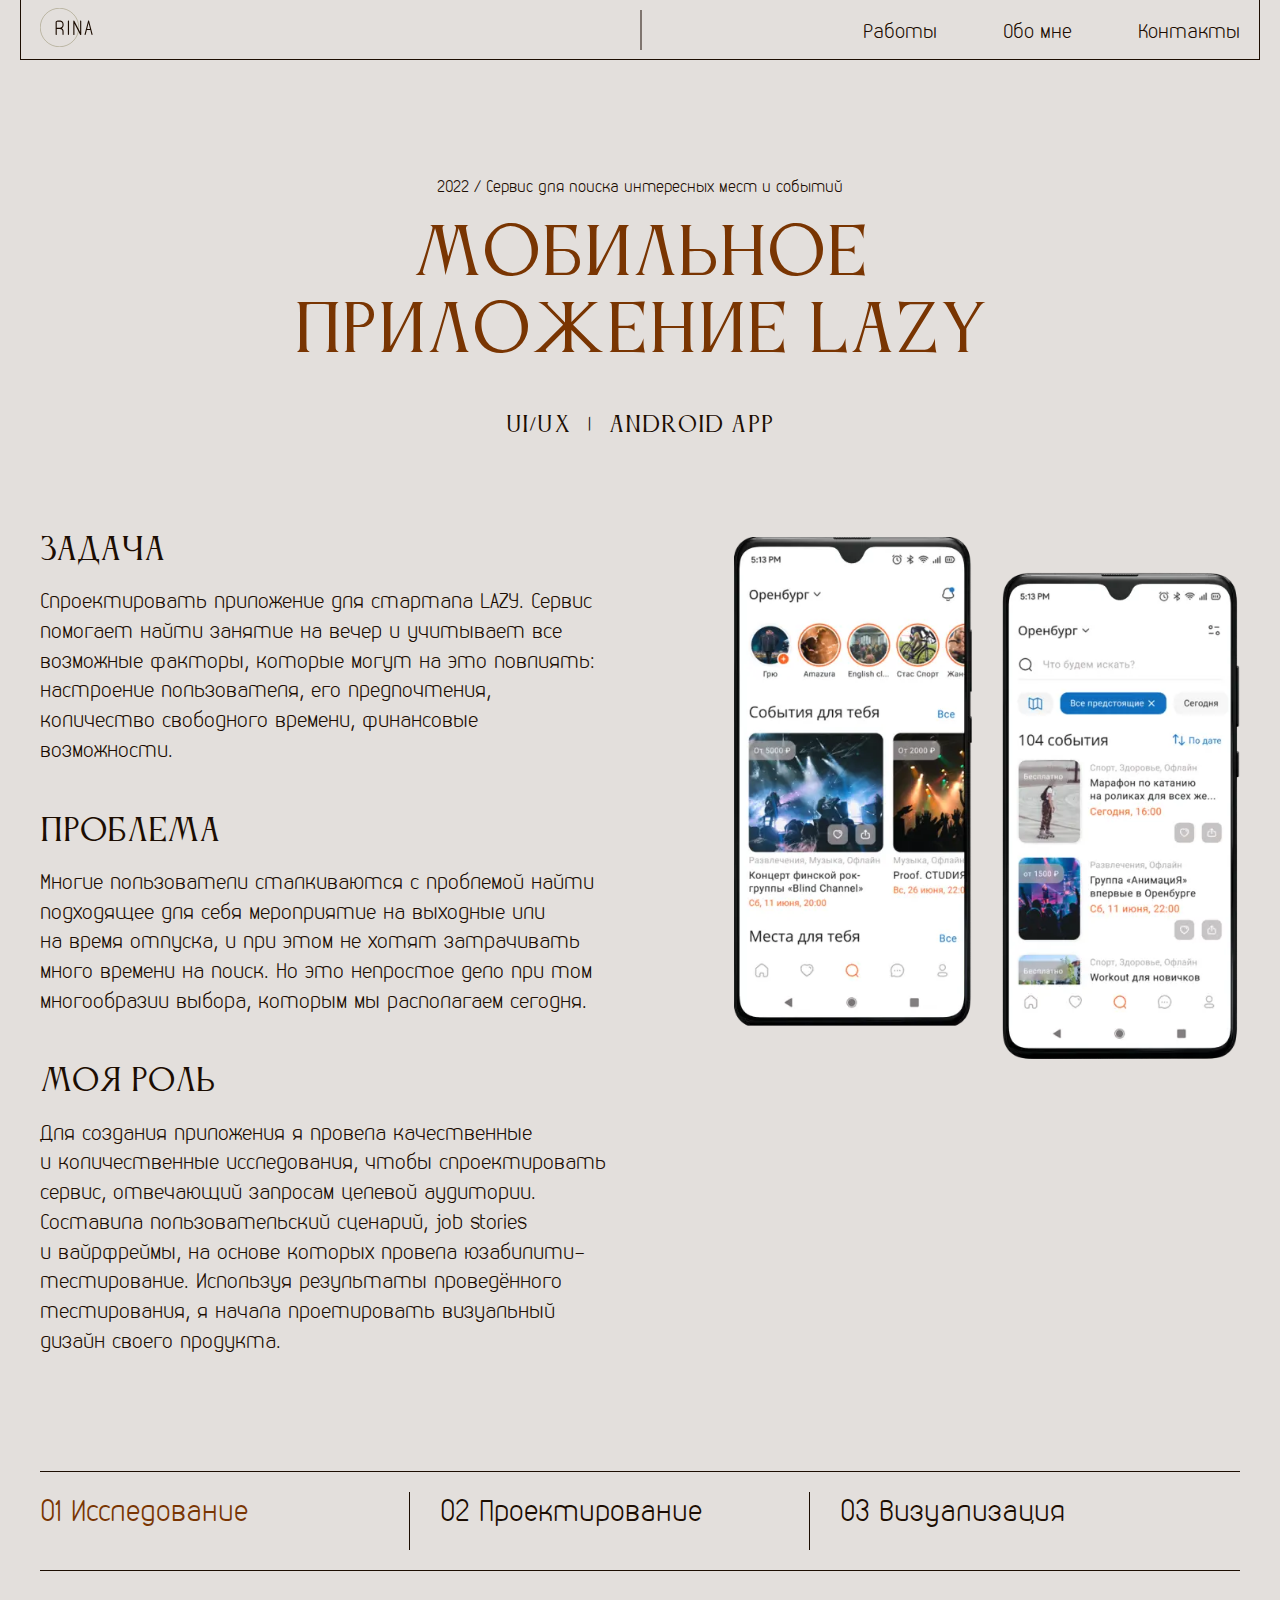
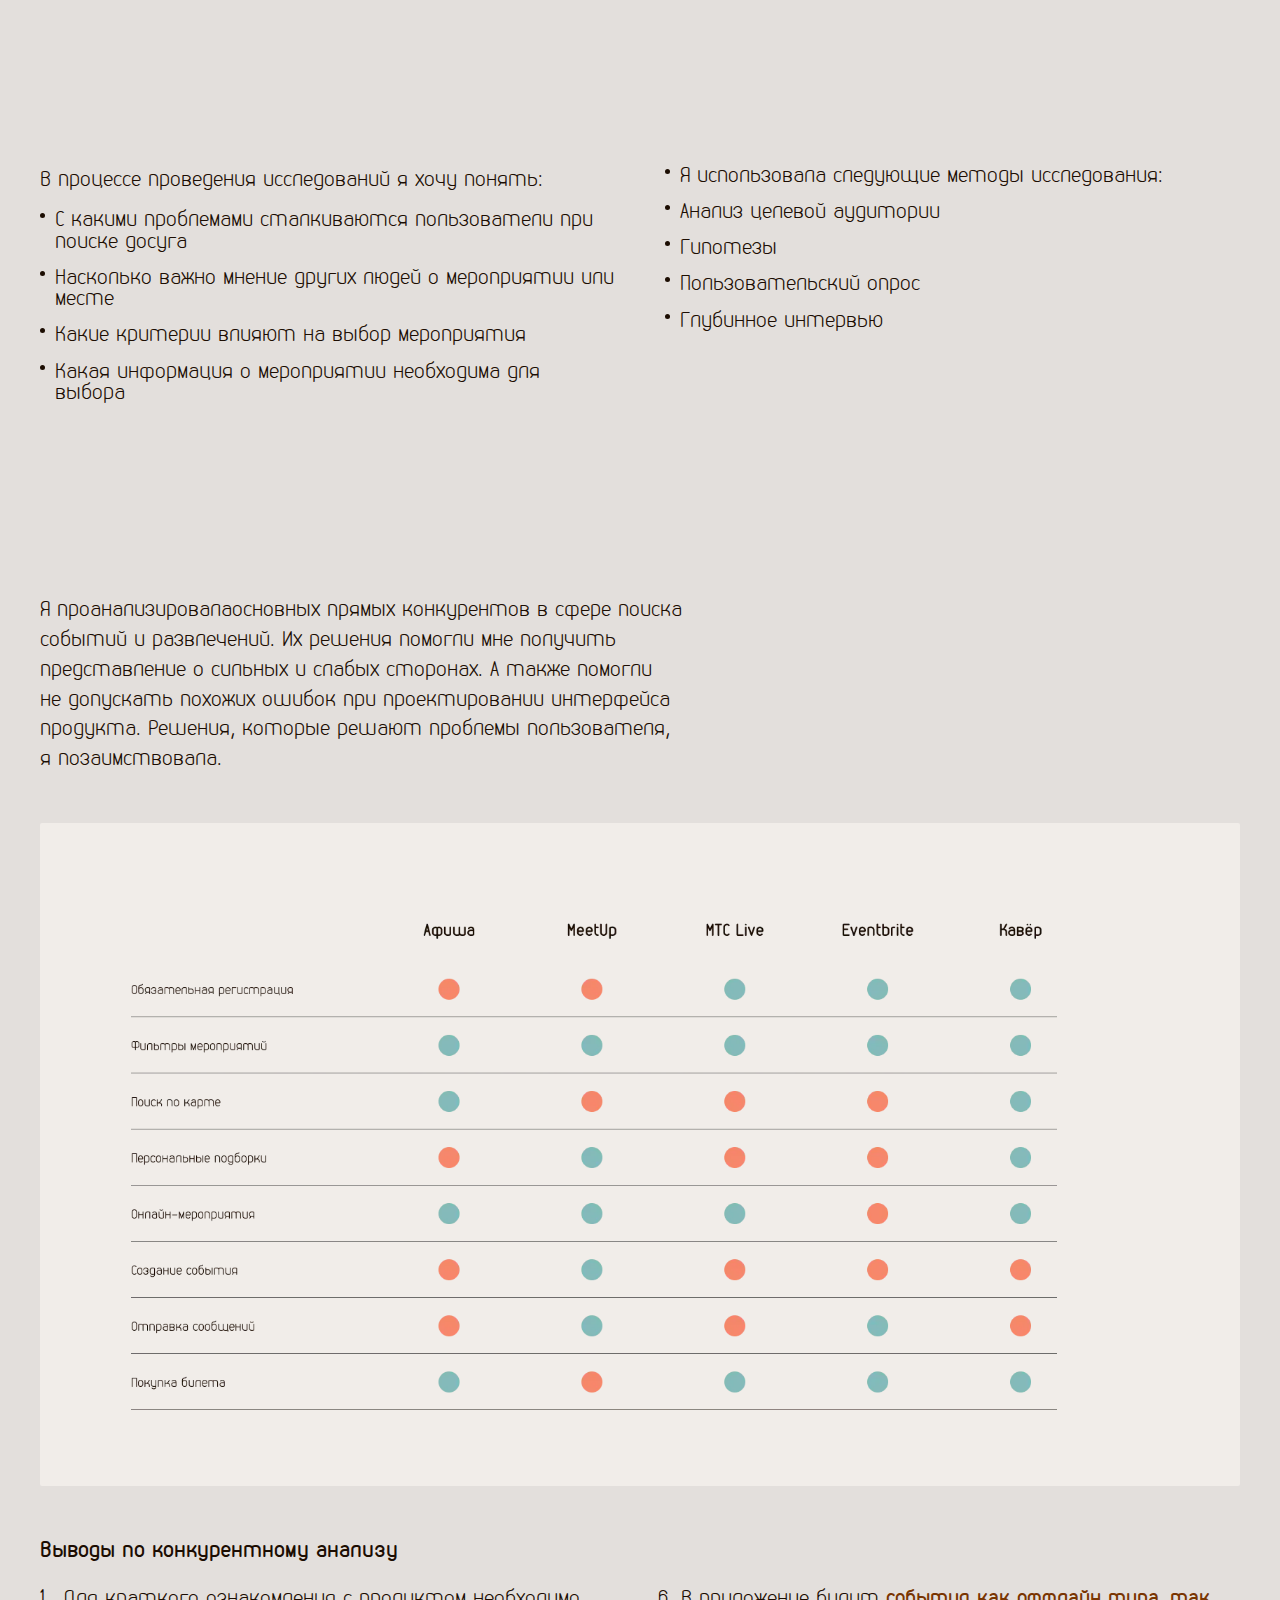
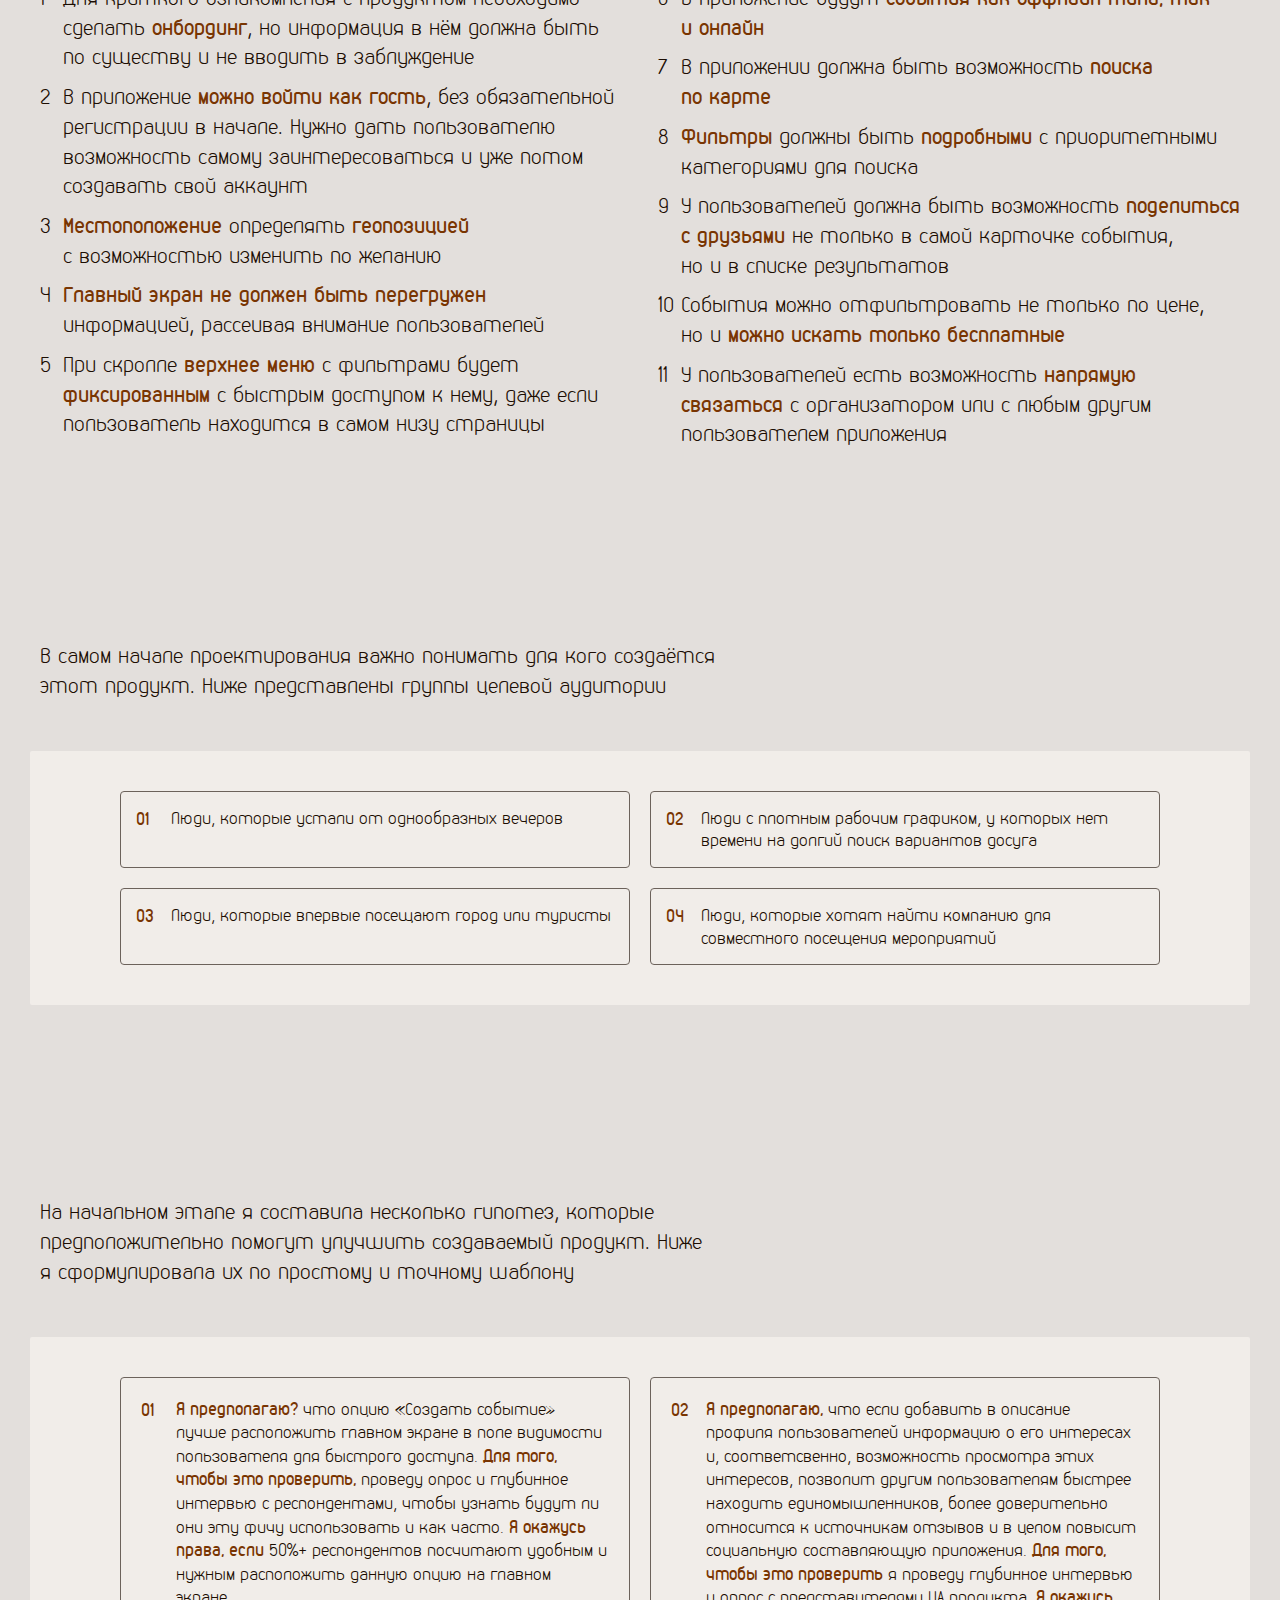
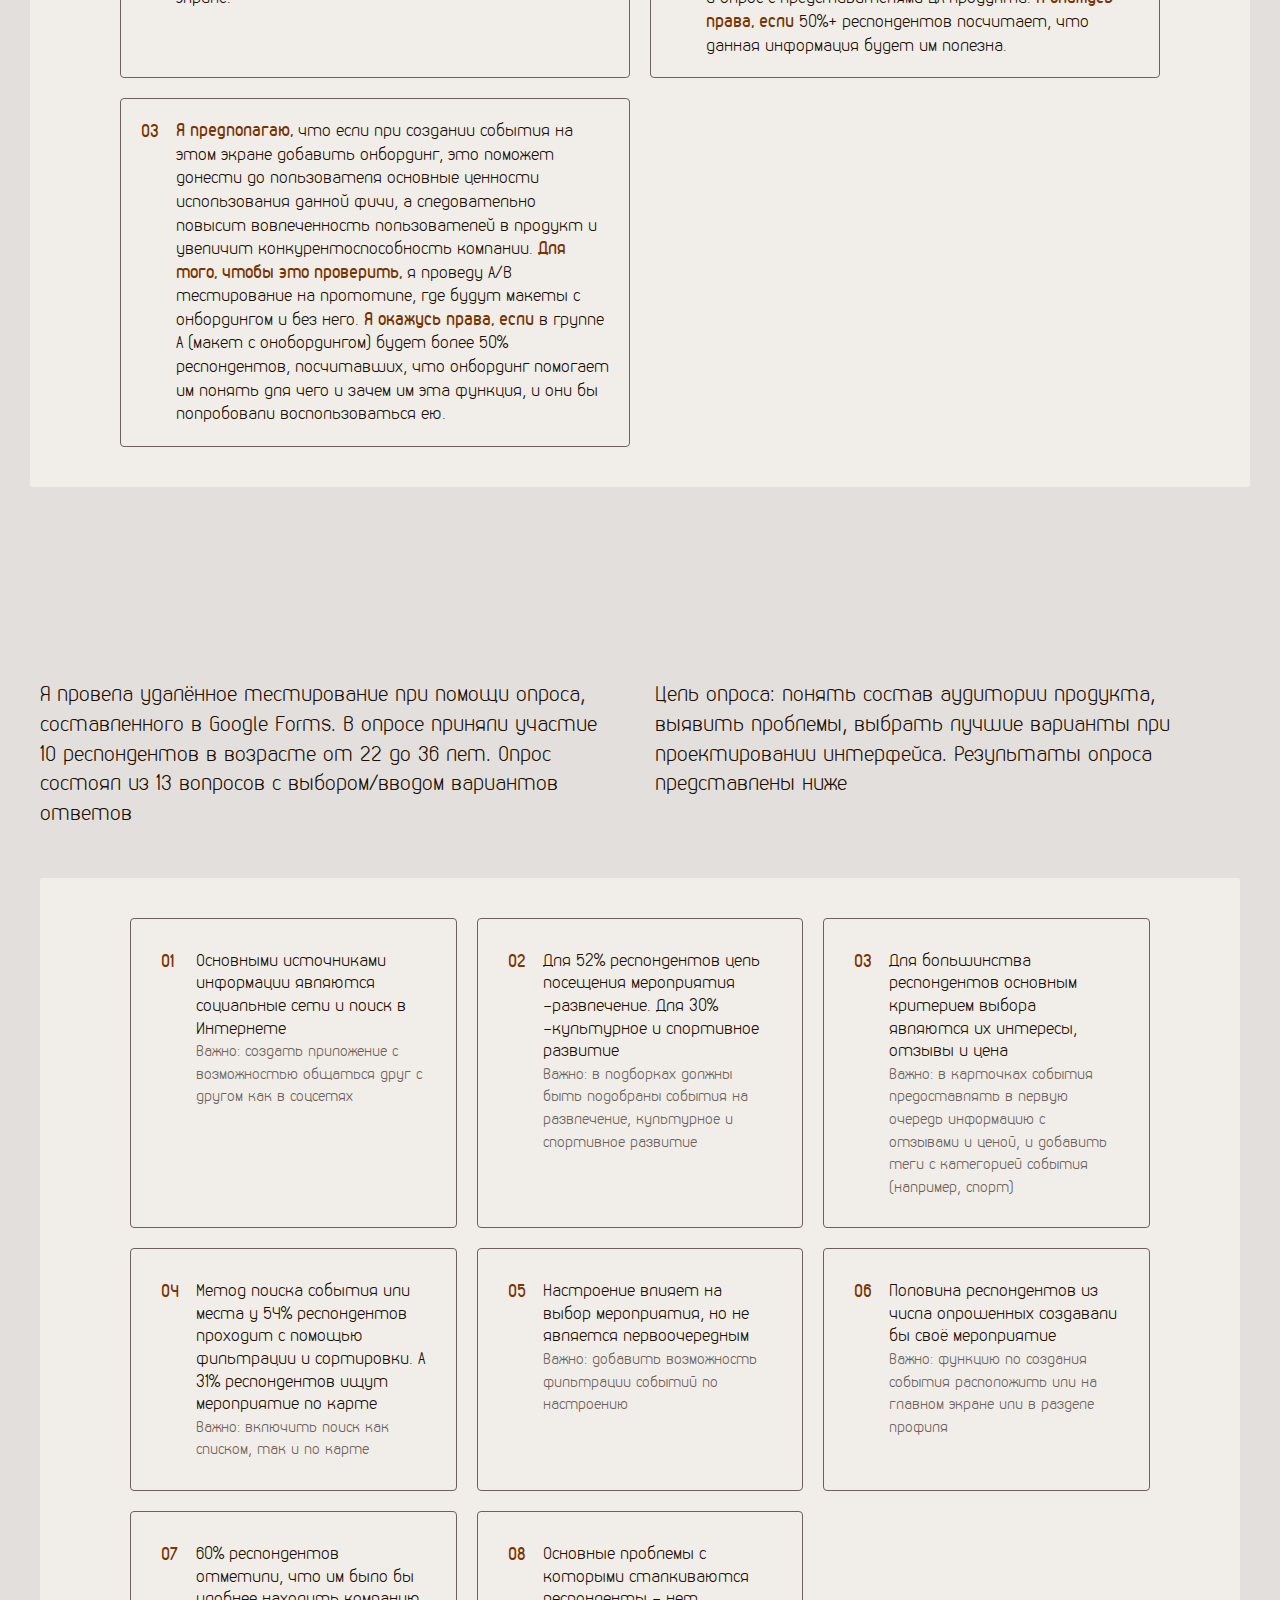
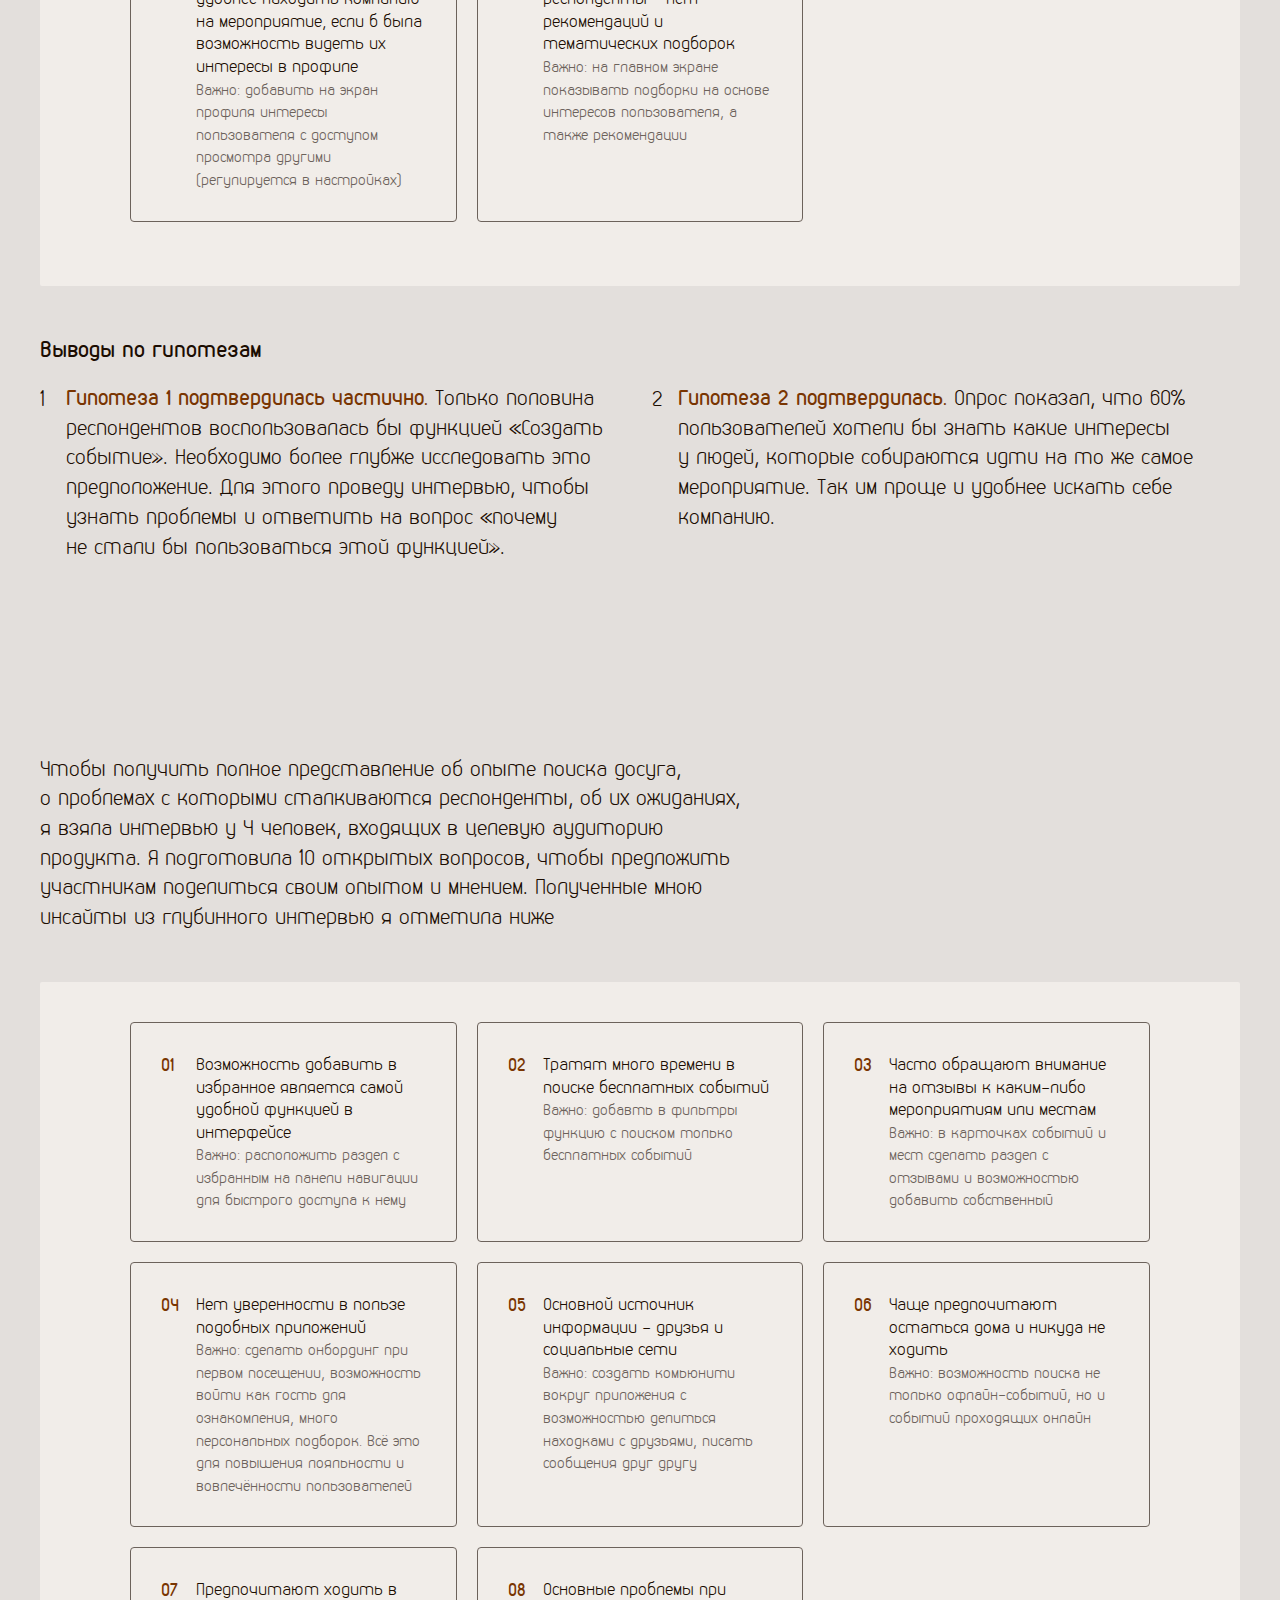
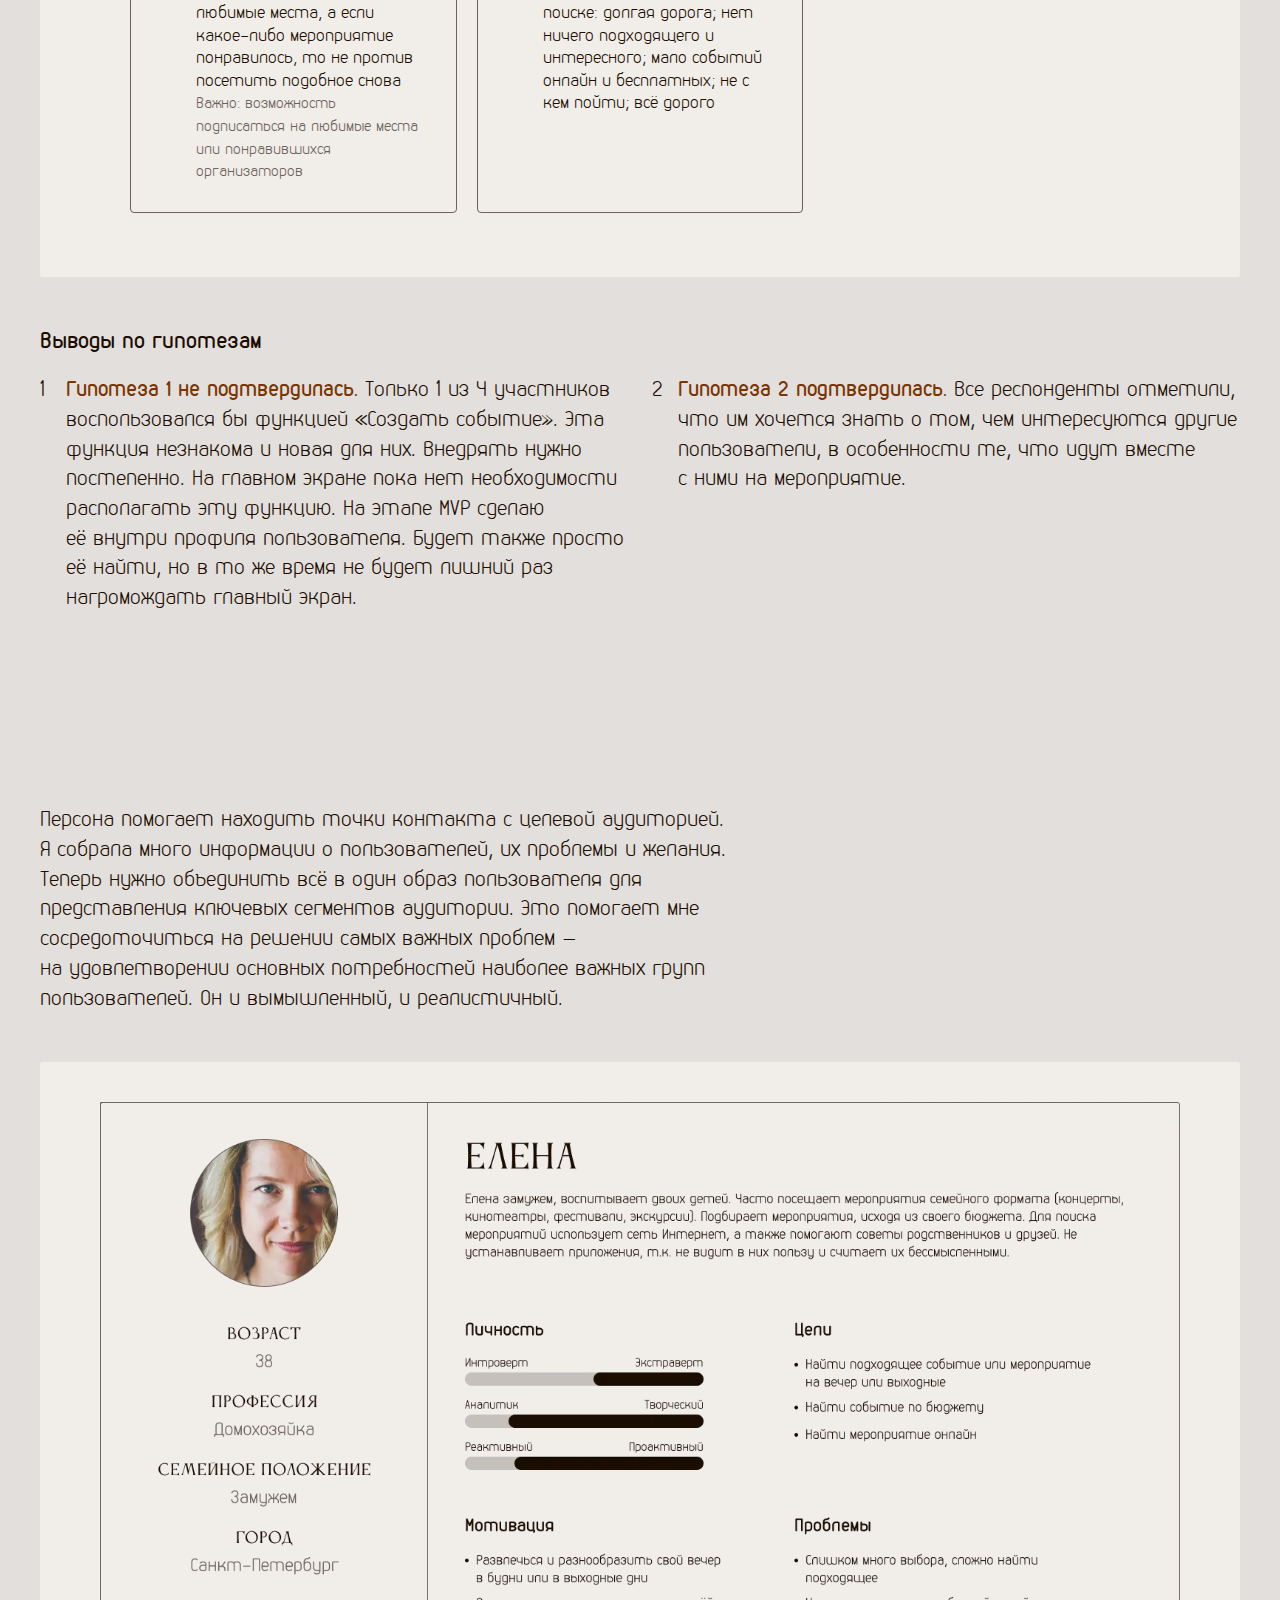
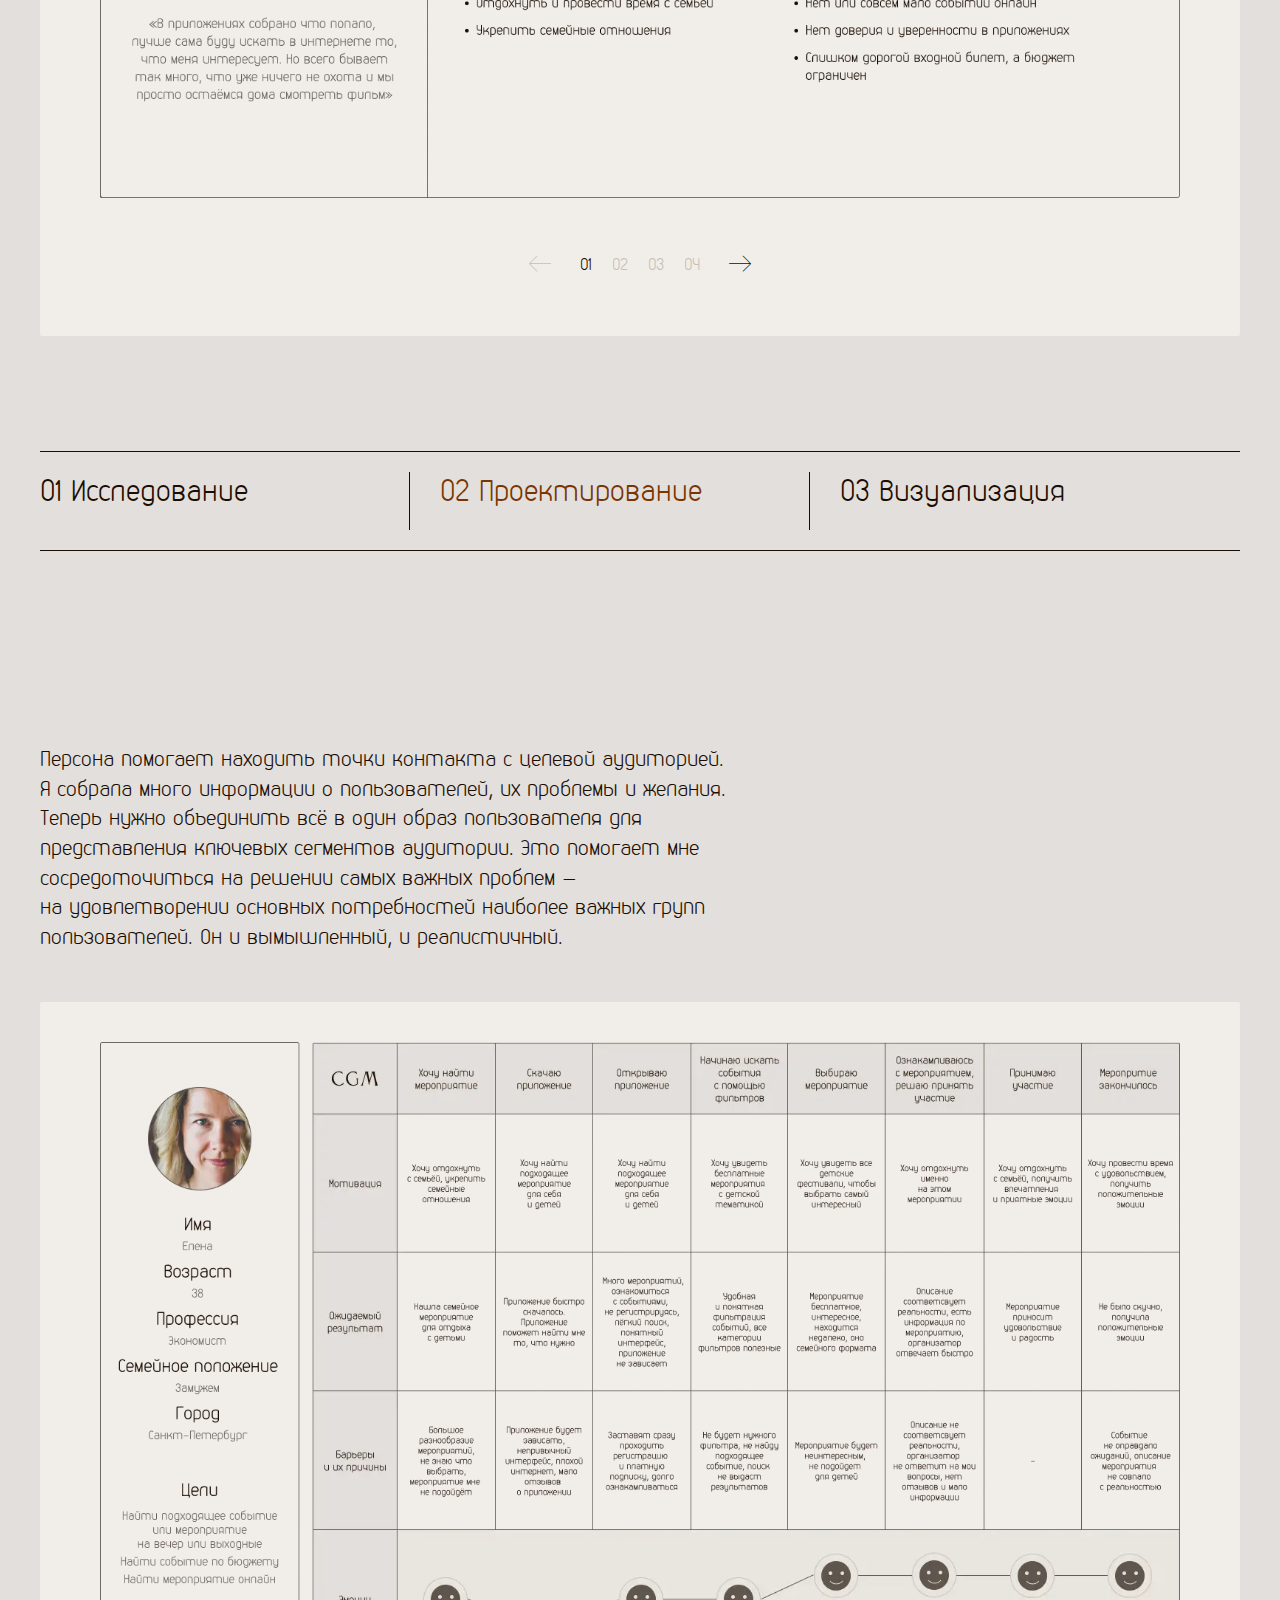
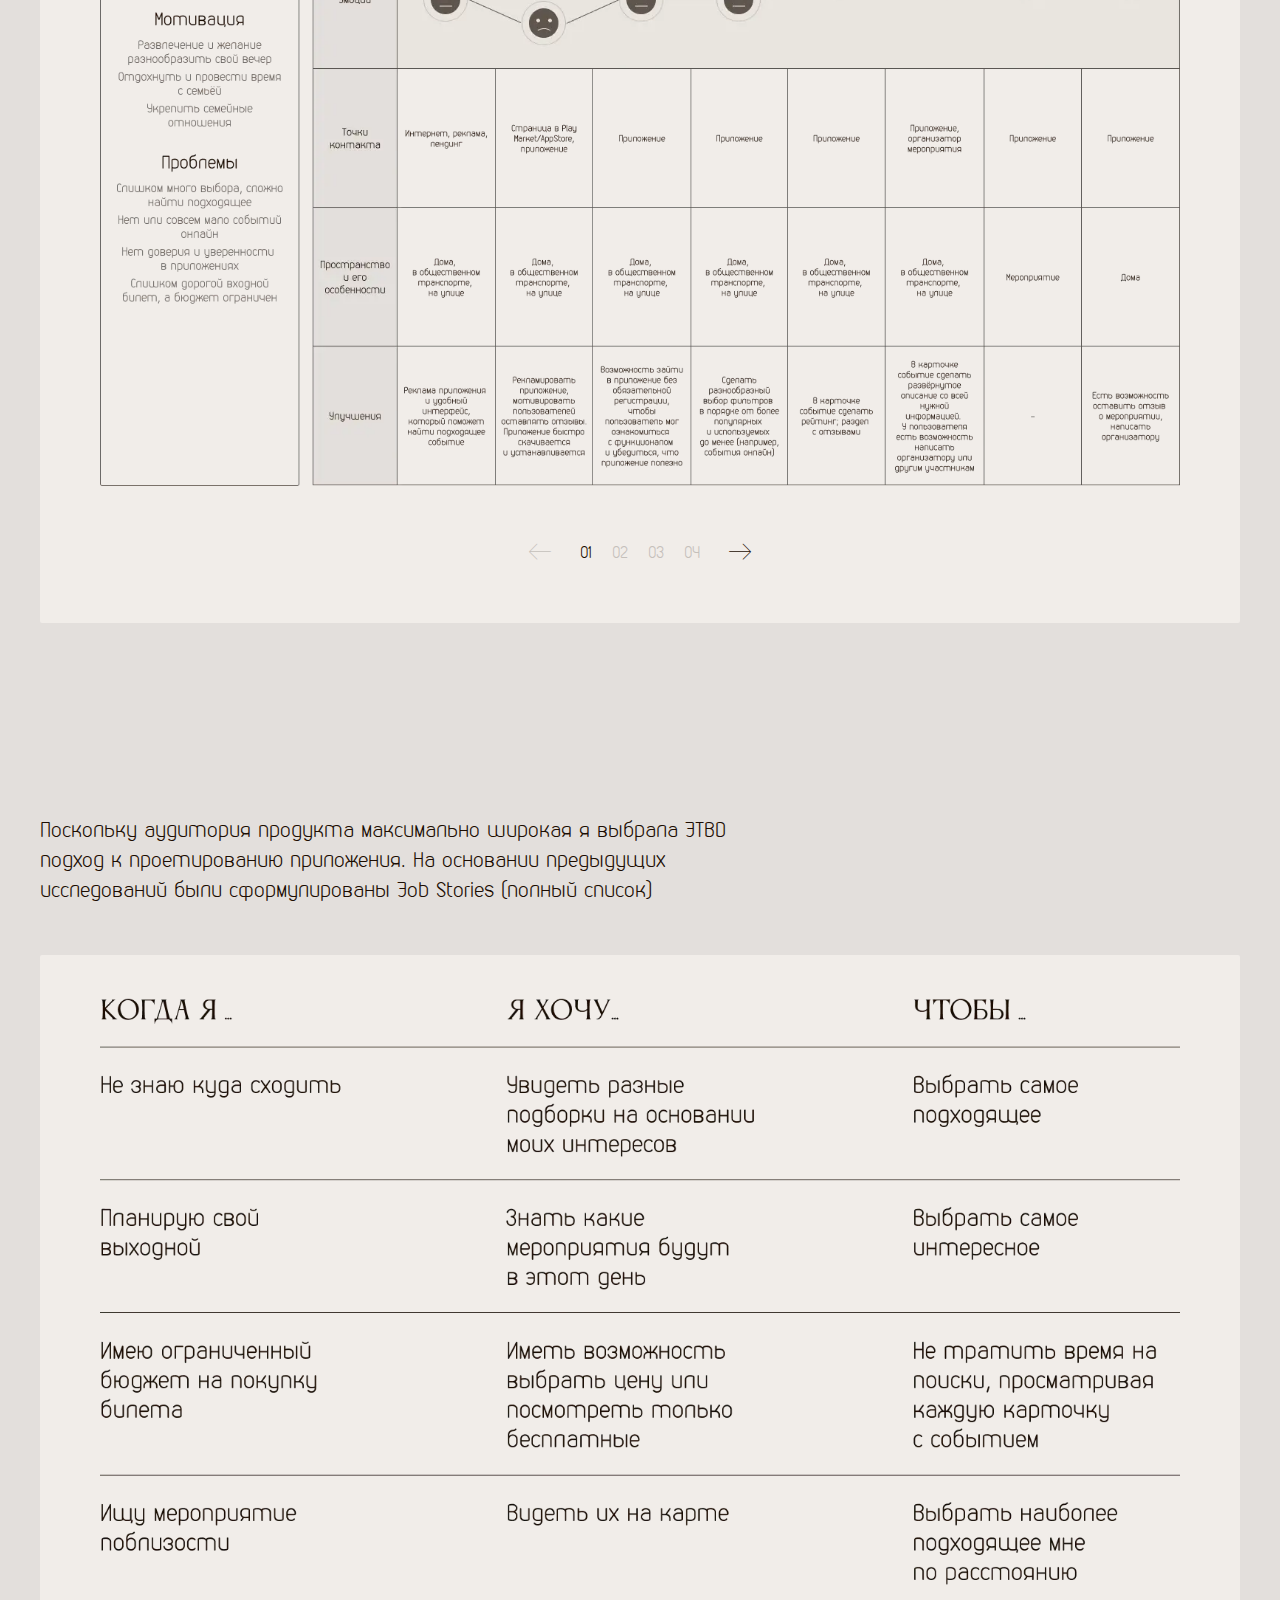
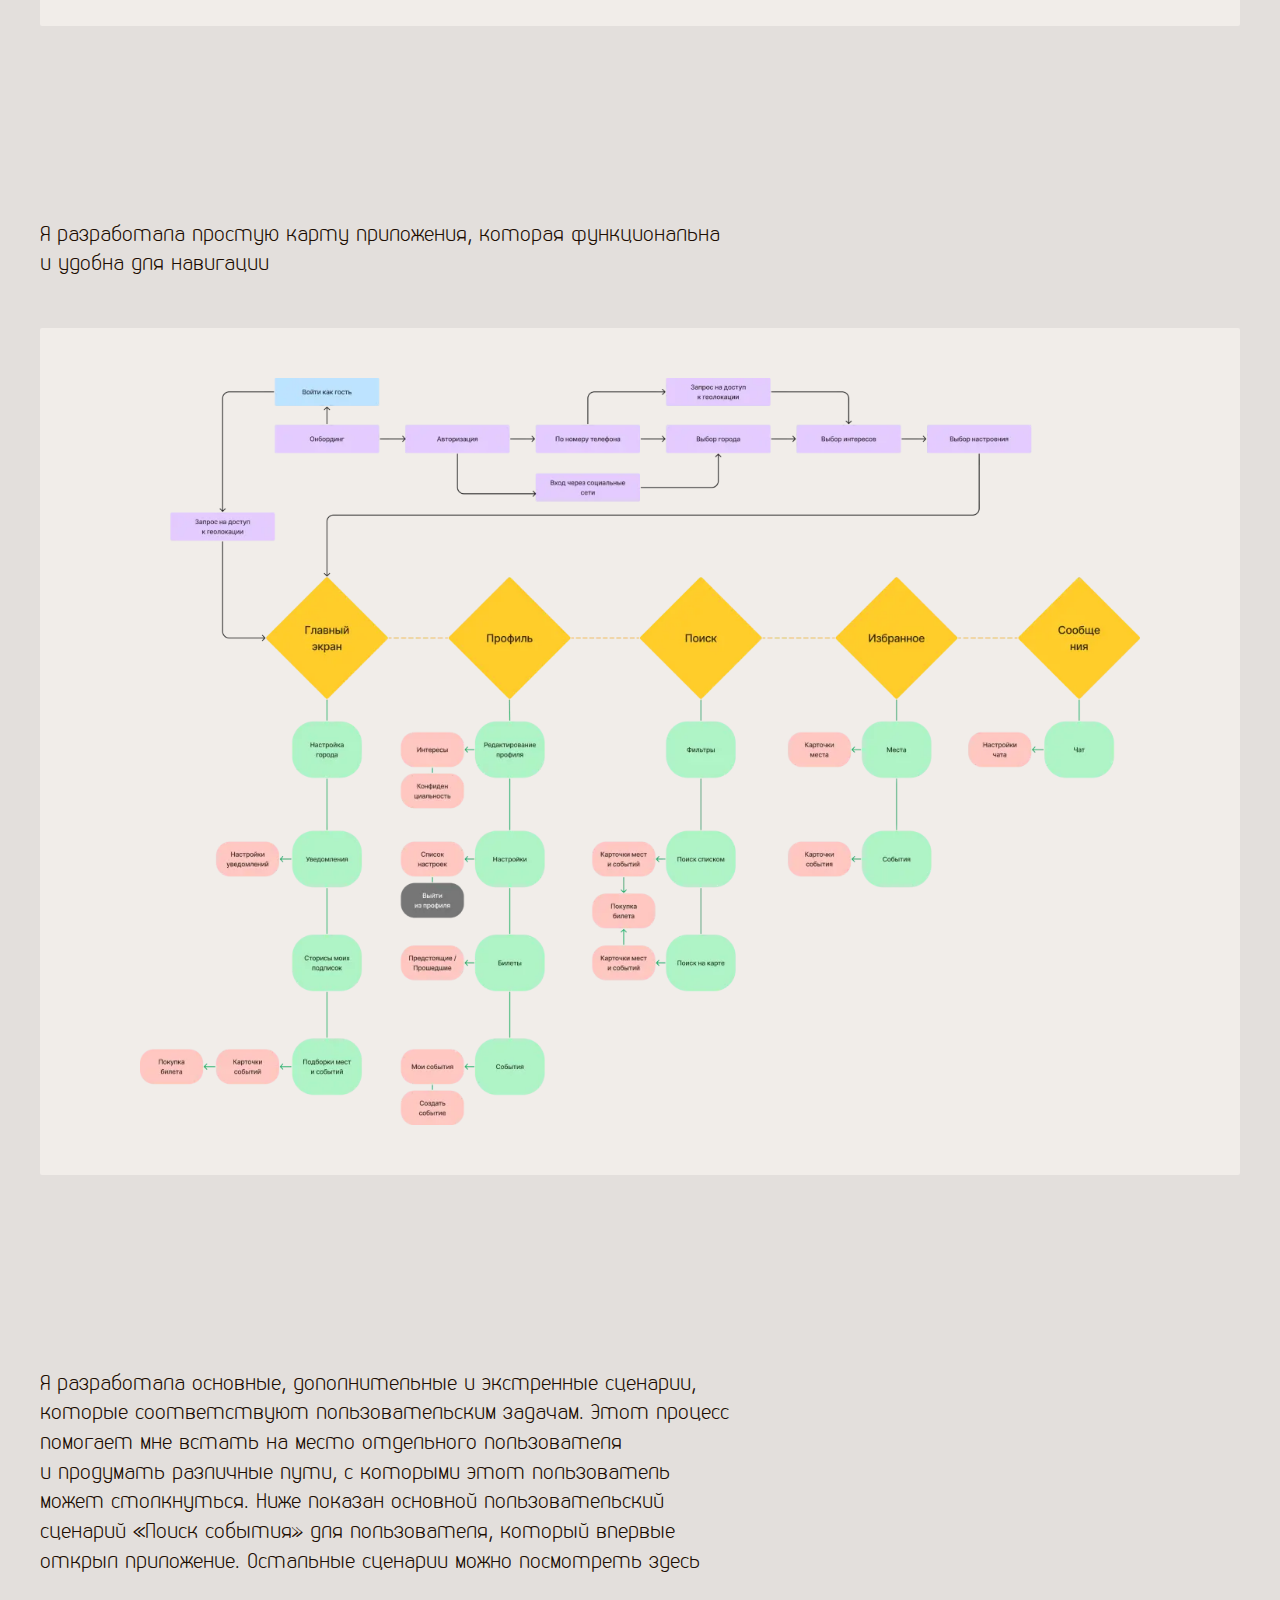
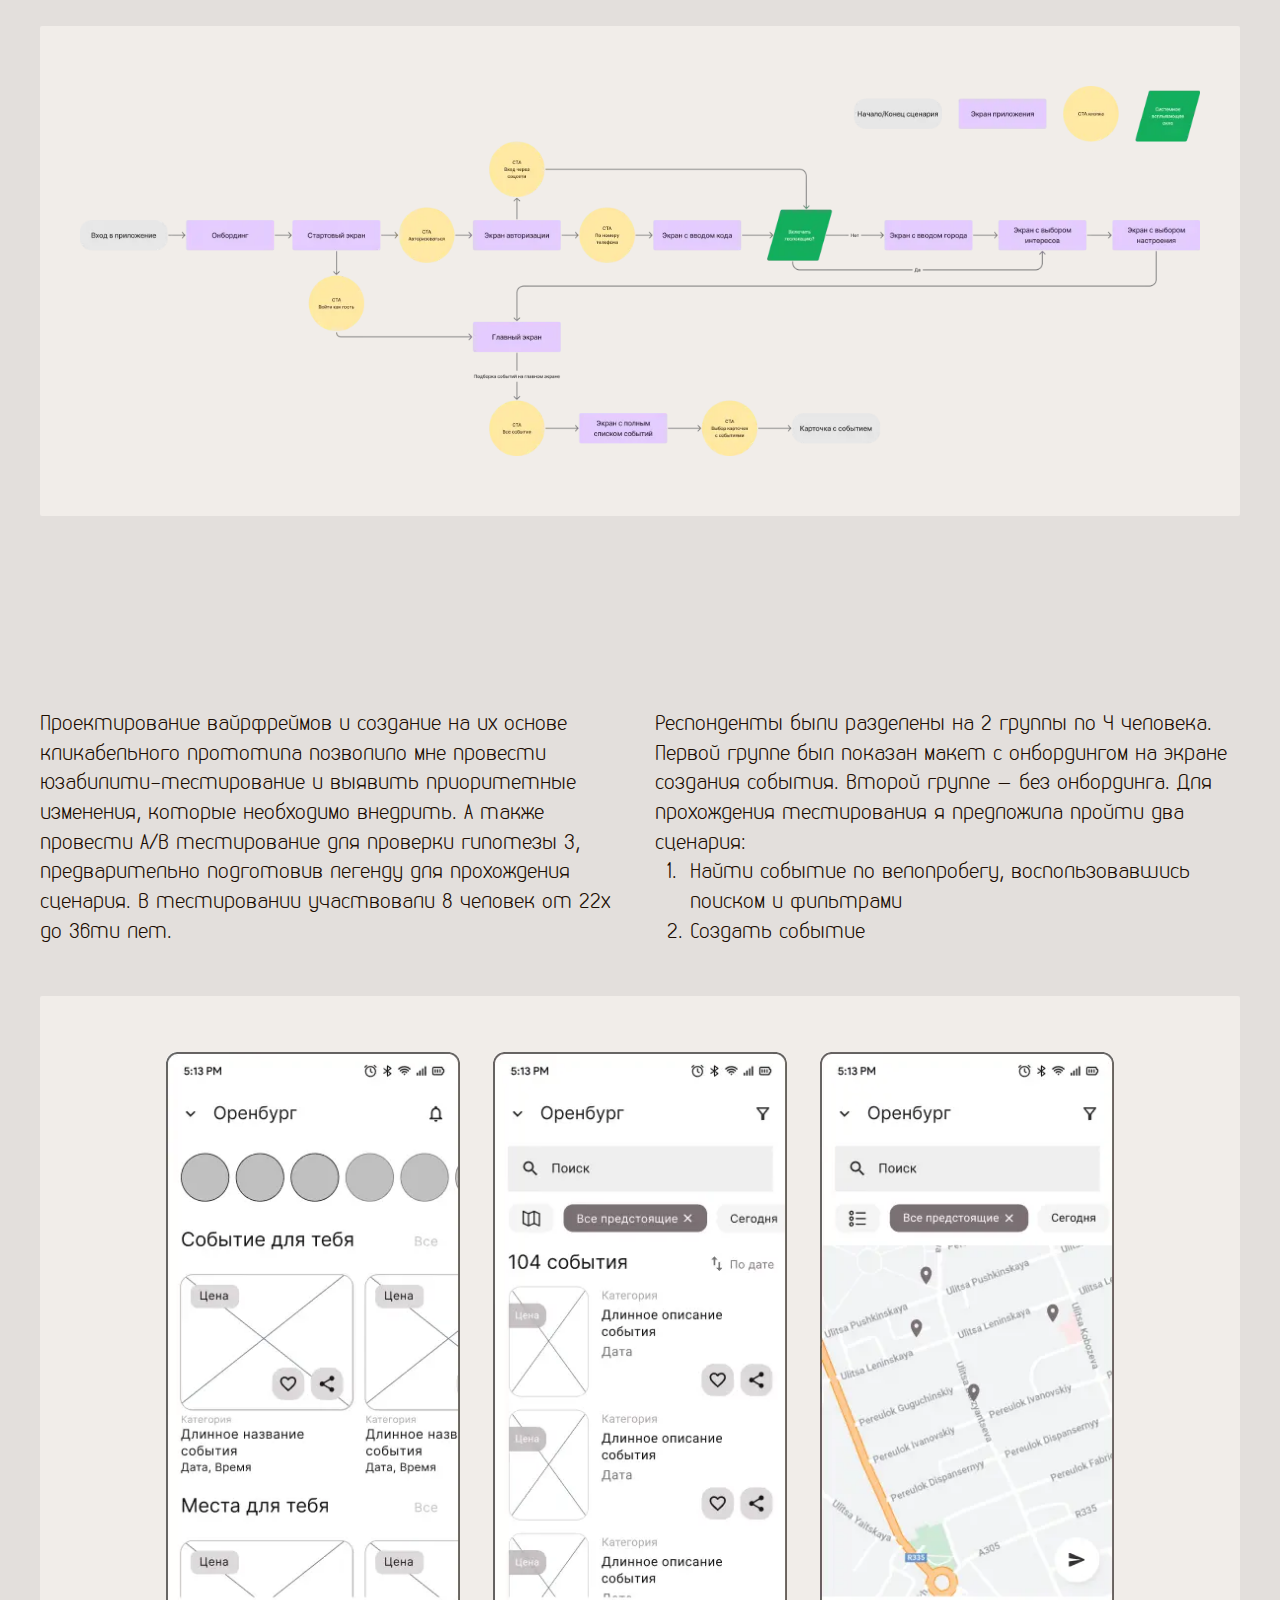
==== commit b8c01e1b: "fixed title-h2 and image in results block" ====
--- a/application-lazy.html
+++ b/application-lazy.html
@@ -6,7 +6,7 @@
 	<meta charset="UTF-8">
 	<meta name="format-detection" content="telephone=no">
 	<!-- <style>body{opacity: 0;}</style> -->
-	<link rel="stylesheet" href="css/style.min.css?_v=20221218183431">
+	<link rel="stylesheet" href="css/style.min.css?_v=20221218193721">
 	<link rel="shortcut icon" href="favicon.ico">
 	<!-- <meta name="robots" content="noindex, nofollow"> -->
 	<meta name="viewport" content="width=device-width, initial-scale=1.0">
@@ -105,7 +105,7 @@
 							</nav>
 							<div class="study__items">
 								<div class="study__item item-study">
-									<h2 class="item-study__title title-h2">Цель исследования</h2>
+									<h2 data-watch data-watch-once class="item-study__title title-h2">Цель исследования</h2>
 									<p class="item-study__text">В&nbsp;процессе проведения исследований я&nbsp;хочу понять:</p>
 									<ul class="item-study__list list-item-study">
 										<li class="list-item-study__item">С&nbsp;какими проблемами сталкиваются пользователи при поиске досуга</li>
@@ -115,7 +115,7 @@
 									</ul>
 								</div>
 								<div class="study__item item-study">
-									<h2 class="item-study__title title-h2">Методы исследования</h2>
+									<h2 data-watch data-watch-once class="item-study__title title-h2">Методы исследования</h2>
 									<ul class="item-study__list list-item-study">
 										<li class="list-item-study__item">Я&nbsp;использовала следующие методы исследования:</li>
 										<li class="list-item-study__item">Анализ целевой аудитории</li>
@@ -134,7 +134,7 @@
 					<div class="analysis__content">
 						<div class="analysis__box-container">
 							<div class="analysis__header header-box">
-								<h2 data-watch data-watch-once class="header-box__title title-h2 _watcher-view">Анализ конкурентов</h2>
+								<h2 data-watch data-watch-once class="header-box__title title-h2">Анализ конкурентов</h2>
 								<p class="header-box__text">Я&nbsp;проанализировалаосновных прямых конкурентов в&nbsp;сфере поиска событий и&nbsp;развлечений. Их&nbsp;решения помогли мне получить представление о&nbsp;сильных и&nbsp;слабых сторонах. А&nbsp;также помогли не&nbsp;допускать похожих ошибок при проектировании интерфейса продукта. Решения, которые решают проблемы пользователя, я&nbsp;позаимствовала.</p>
 							</div>
 						</div>
@@ -898,7 +898,7 @@
 		</div>
 	</div>
 </div> -->
-	<script src="js/app.min.js?_v=20221218183431"></script>
+	<script src="js/app.min.js?_v=20221218193721"></script>
 </body>
 
 </html>--- a/css/style.min.css
+++ b/css/style.min.css
@@ -1 +1 @@
-@charset "UTF-8";@font-face{font-family:Anticva;font-display:swap;src:url(../fonts/Anticva-Regular.woff2) format("woff2"),url(../fonts/Anticva-Regular.woff) format("woff");font-weight:400;font-style:normal}@font-face{font-family:VDS;font-display:swap;src:url("../fonts/VDS Regular.woff2") format("woff2"),url("../fonts/VDS Regular.woff") format("woff");font-weight:400;font-style:normal}@font-face{font-family:VDS;font-display:swap;src:url(../fonts/VDS_Bold_New.woff2) format("woff2"),url(../fonts/VDS_Bold_New.woff) format("woff");font-weight:700;font-style:normal}@font-face{font-family:VDS;font-display:swap;src:url(../fonts/VDS_Thin.woff2) format("woff2"),url(../fonts/VDS_Thin.woff) format("woff");font-weight:100;font-style:normal}@font-face{font-family:icons;font-display:swap;src:url(../fonts/icons.woff2) format("woff2"),url(../fonts/icons.woff) format("woff");font-weight:400;font-style:normal}[class*=_icon-]:before{font-family:icons;font-style:normal;font-weight:400;font-variant:normal;text-transform:none;line-height:1;-webkit-font-smoothing:antialiased;-moz-osx-font-smoothing:grayscale}[class*=_icon-]:before{display:block}._icon-arrow-right:before{content:"\e902";position:absolute;top:0;right:36px;font-size:30px}._icon-arrow-left-slider:before{content:"\e901"}._icon-arrow-right-slider:before{content:"\e900"}*{padding:0;margin:0;border:0}*,:after,:before{-webkit-box-sizing:border-box;box-sizing:border-box}body,html{height:100%;min-width:320px}body{color:#1c0d02;line-height:1;font-family:VDS;font-size:1.5rem;-ms-text-size-adjust:100%;-moz-text-size-adjust:100%;-webkit-text-size-adjust:100%;-webkit-font-smoothing:antialiased;-moz-osx-font-smoothing:grayscale}button,input,textarea{font-family:VDS;font-size:inherit}button{cursor:pointer;color:inherit;background-color:inherit}a{color:inherit;text-decoration:none}a:visited{text-decoration:none}a:hover{text-decoration:none}ul li{list-style:none}img{vertical-align:top}h1,h2,h3,h4,h5,h6{font-weight:inherit;font-size:inherit}.lock body{overflow:hidden;-ms-touch-action:none;touch-action:none;-ms-scroll-chaining:none;overscroll-behavior:none}body{background-color:#e3dfdc}.wrapper{min-height:100%;display:-webkit-box;display:-ms-flexbox;display:flex;-webkit-box-orient:vertical;-webkit-box-direction:normal;-ms-flex-direction:column;flex-direction:column;overflow:hidden}.wrapper>main{-webkit-box-flex:1;-ms-flex:1 1 auto;flex:1 1 auto}.wrapper>*{min-width:0}[class*=__container]{max-width:110rem;-webkit-box-sizing:content-box;box-sizing:content-box;margin:0 auto;padding:0 1.25rem}[class*=__content]{padding:0 20px;position:relative}[class*=__box-container]{max-width:1462px;margin:0 auto}[class*=-ibg]{position:relative}[class*=-ibg] img{position:absolute;width:100%;height:100%;top:0;left:0;-o-object-fit:cover;object-fit:cover}[class*=-ibg_contain] img{-o-object-fit:contain;object-fit:contain}.title-h1{font-family:Anticva;text-align:center;color:#793502;text-transform:uppercase;line-height:120%}.title-h1 p:not(:last-child){margin:0 0 15px 0}.title-h2{font-family:Anticva;line-height:120%;text-transform:uppercase}.title-h3{font-family:Anticva;font-size:34px;line-height:98%}.list-block{font-family:Anticva;display:-webkit-box;display:-ms-flexbox;display:flex;-ms-flex-wrap:wrap;flex-wrap:wrap;-webkit-box-pack:center;-ms-flex-pack:center;justify-content:center;-webkit-column-gap:40px;-moz-column-gap:40px;column-gap:40px}.list-block__item{font-weight:100;line-height:140%;letter-spacing:.05em;text-transform:uppercase;position:relative}.list-block__item:not(:last-child)::before{content:"|";position:absolute;top:0;right:-22px}.list-block_cases{position:relative}.header-block{max-width:950px;margin:0 auto;text-align:center}.header-block__subtitle{font-weight:100;font-size:16px;line-height:140%}.header-block__subtitle:not(:last-child){margin:0 0 20px 0}.header-block__title:not(:last-child){margin:0 0 40px 0}.header-box{max-width:700px}.header-box__title{opacity:0;-webkit-transform:translateY(50px);-ms-transform:translateY(50px);transform:translateY(50px);-webkit-transition:opacity 1s ease,-webkit-transform 1s ease;transition:opacity 1s ease,-webkit-transform 1s ease;-o-transition:opacity 1s ease,transform 1s ease;transition:opacity 1s ease,transform 1s ease;transition:opacity 1s ease,transform 1s ease,-webkit-transform 1s ease}.header-box__title:not(:last-child){margin:0 0 30px 0}.header-box__text{font-weight:100;line-height:140%}.header-box_wide{max-width:100%}.text-header-box{display:-webkit-box;display:-ms-flexbox;display:flex;-ms-flex-wrap:wrap;flex-wrap:wrap;margin:0 -15px}.text-header-box__item{-webkit-box-flex:1;-ms-flex:1 1 50%;flex:1 1 50%;padding:0 15px}.list-text-header-box{counter-reset:item;padding:0 0 0 12px}.list-text-header-box__item{position:relative;padding:0 0 0 23px}.list-text-header-box__item::before{counter-increment:item;content:counter(item) ".";position:absolute;top:0;left:0}.main-horizontal-decor-line{position:absolute;left:1.15%;height:1px;width:0%;background-color:#1c0d02;-webkit-transition:width 2s ease;-o-transition:width 2s ease;transition:width 2s ease}.main-horizontal-decor-line-animation{width:97.7%}._watcher-view{opacity:1;-webkit-transform:translateY(0);-ms-transform:translateY(0);transform:translateY(0)}.hide{display:none}.show{display:block}.show-more-btn{font-weight:100;font-size:16px;line-height:140%;text-decoration-line:underline;color:#948e6d}.color-orange{color:#793502;font-weight:400}.navigation{display:-webkit-box;display:-ms-flexbox;display:flex;border-top:1px solid #1c0d02;border-bottom:1px solid #1c0d02}.navigation_first .navigation__btn_orange{color:#793502}.navigation_second .navigation__btn_orange{color:#793502}.navigation_third .navigation__btn_orange{color:#793502}.navigation__item{-webkit-box-flex:1;-ms-flex:1 1 33.333%;flex:1 1 33.333%;padding:20px 0 0 0;position:relative}.navigation__item:not(:last-child)::before{content:"";position:absolute;top:20px;right:30px;width:1px;height:calc(100% - 40px);background-color:#1c0d02}.navigation__btn{font-weight:100;line-height:125.5%;-webkit-transition:color .3s ease;-o-transition:color .3s ease;transition:color .3s ease}.icon-menu{display:none}.header{position:fixed;z-index:100;top:-97px;left:0;width:100%;background-color:#e3dfdc;-webkit-transition:top 1.4s ease;-o-transition:top 1.4s ease;transition:top 1.4s ease}.header.header-animation{top:0}.header .decor-lines{position:absolute;height:0;top:0;width:1px;height:60px;background-color:#1c0d02;-webkit-animation-name:vertical-lines;animation-name:vertical-lines;-webkit-animation-duration:2s;animation-duration:2s;-webkit-animation-timing-function:ease;animation-timing-function:ease;-webkit-animation-iteration-count:1;animation-iteration-count:1;-webkit-animation-delay:1.4s;animation-delay:1.4s;-webkit-animation-fill-mode:forwards;animation-fill-mode:forwards}@-webkit-keyframes vertical-lines{0%{height:60px}100%{height:calc(100vh + 100px)}}@keyframes vertical-lines{0%{height:60px}100%{height:calc(100vh + 100px)}}.header .decor-lines_left{left:0}.header .decor-lines_right{right:0}.header__content{position:relative;min-height:60px;display:-webkit-box;display:-ms-flexbox;display:flex;-webkit-box-pack:justify;-ms-flex-pack:justify;justify-content:space-between;-webkit-box-align:center;-ms-flex-align:center;align-items:center;border-bottom:1px solid #1c0d02;padding:0 20px}.header__content::before{content:"";position:absolute;bottom:50%;left:50%;height:40px;width:1px;background-color:#1c0d02;-webkit-transform:translate(50%,50%);-ms-transform:translate(50%,50%);transform:translate(50%,50%)}.header__logo path{-webkit-transition:fill .3s ease;-o-transition:fill .3s ease;transition:fill .3s ease}.menu{display:-webkit-box;display:-ms-flexbox;display:flex;-webkit-box-align:center;-ms-flex-align:center;align-items:center}.menu__list{display:-webkit-box;display:-ms-flexbox;display:flex}.menu__link{font-weight:100;font-size:1.25rem;line-height:1.15;position:relative}.menu__link::after{content:"";position:absolute;bottom:-2px;left:0;width:100%;height:1px;background-image:-webkit-gradient(linear,left top,right top,from(#1c0d02),color-stop(75%,#1c0d02),color-stop(75%,transparent),to(transparent));background-image:-o-linear-gradient(left,#1c0d02,#1c0d02 75%,transparent 75%,transparent 100%);background-image:linear-gradient(90deg,#1c0d02,#1c0d02 75%,transparent 75%,transparent 100%);background-size:5px 100%;opacity:0;-webkit-transition:opacity .3s,-webkit-transform .3s;transition:opacity .3s,-webkit-transform .3s;-o-transition:opacity .3s,transform .3s;transition:opacity .3s,transform .3s;transition:opacity .3s,transform .3s,-webkit-transform .3s}.menu__button{display:-webkit-box;display:-ms-flexbox;display:flex;-webkit-box-pack:center;-ms-flex-pack:center;justify-content:center;-webkit-box-align:center;-ms-flex-align:center;align-items:center;text-align:center;font-weight:700;letter-spacing:.05em;text-transform:uppercase;border:1px solid #948e6d;border-radius:70px;-webkit-transition:color,background-color .3s ease;-o-transition:color,background-color .3s ease;transition:color,background-color .3s ease;padding:15px 20px;font-size:1.25rem;width:calc(100% - 80px);display:none}.footer{padding:0 0 20px 0}.footer__container{min-height:134px;display:-webkit-box;display:-ms-flexbox;display:flex;-webkit-box-align:center;-ms-flex-align:center;align-items:center;-webkit-box-pack:center;-ms-flex-pack:center;justify-content:center}.footer__content{-webkit-box-flex:1;-ms-flex:1 1 auto;flex:1 1 auto;-webkit-box-pack:center;-ms-flex-pack:center;justify-content:center;position:relative;display:-webkit-box;display:-ms-flexbox;display:flex}.footer__decor{position:absolute;left:1.15%;top:50%;height:1px;width:97.7%;background-color:#1c0d02}.contacts-list{position:relative;background-color:#e3dfdc;-webkit-box-flex:0;-ms-flex:0 1 400px;flex:0 1 400px;display:-webkit-box;display:-ms-flexbox;display:flex;-webkit-box-pack:center;-ms-flex-pack:center;justify-content:center;-webkit-column-gap:70px;-moz-column-gap:70px;column-gap:70px;padding:0 86px}.contacts-list__link{font-weight:100;font-size:20px;line-height:140%;position:relative}.contacts-list__link::after{content:"";position:absolute;bottom:-2px;left:0;width:100%;height:1px;background-image:-webkit-gradient(linear,left top,right top,from(#1c0d02),color-stop(75%,#1c0d02),color-stop(75%,transparent),to(transparent));background-image:-o-linear-gradient(left,#1c0d02,#1c0d02 75%,transparent 75%,transparent 100%);background-image:linear-gradient(90deg,#1c0d02,#1c0d02 75%,transparent 75%,transparent 100%);background-size:5px 100%;opacity:0;-webkit-transition:opacity .3s,-webkit-transform .3s;transition:opacity .3s,-webkit-transform .3s;-o-transition:opacity .3s,transform .3s;transition:opacity .3s,transform .3s;transition:opacity .3s,transform .3s,-webkit-transform .3s}.web-design__title:not(:last-child){margin-bottom:50px}.web-design__text{font-weight:100;line-height:125.5%;text-align:center;max-width:810px;margin:0 auto}.web-design__list{-webkit-box-pack:center;-ms-flex-pack:center;justify-content:center}.contact-with-me__text{max-width:815px;margin:0 auto;font-weight:100;line-height:140%;text-align:center}.contact-with-me__button{display:-webkit-box;display:-ms-flexbox;display:flex;padding:15px 0;-webkit-box-pack:center;-ms-flex-pack:center;justify-content:center;-webkit-box-align:center;-ms-flex-align:center;align-items:center;text-align:center;font-weight:700;letter-spacing:.05em;text-transform:uppercase;border:1px solid #948e6d;border-radius:70px;-webkit-transition:color,background-color .3s ease;-o-transition:color,background-color .3s ease;transition:color,background-color .3s ease}.cases{padding:0 0 100px 0}.cases__rows{display:-webkit-box;display:-ms-flexbox;display:flex;-webkit-box-orient:vertical;-webkit-box-direction:normal;-ms-flex-direction:column;flex-direction:column;row-gap:40px;padding:20px 20px}.cases ._active{position:relative}.cases ._active::before{content:"";position:absolute;top:0;left:1.15%;width:0%;height:1px;background-color:#1c0d02;-webkit-animation-name:animation-horizontal-top;animation-name:animation-horizontal-top;-webkit-animation-duration:2s;animation-duration:2s;-webkit-animation-timing-function:ease;animation-timing-function:ease;-webkit-animation-fill-mode:forwards;animation-fill-mode:forwards}@-webkit-keyframes animation-horizontal-top{0%{width:0%}100%{width:97.7%}}@keyframes animation-horizontal-top{0%{width:0%}100%{width:97.7%}}.cases ._active-bottom{position:relative}.cases ._active-bottom::after{content:"";position:absolute;bottom:0;left:1.15%;width:0%;height:1px;background-color:#1c0d02;-webkit-animation-name:animation-horizontal-top;animation-name:animation-horizontal-top;-webkit-animation-duration:2s;animation-duration:2s;-webkit-animation-timing-function:ease;animation-timing-function:ease;-webkit-animation-fill-mode:forwards;animation-fill-mode:forwards}@keyframes animation-horizontal-top{0%{width:0%}100%{width:97.7%}}.item-cases{display:-ms-grid;display:grid;-ms-grid-columns:400px 1fr;grid-template-columns:400px 1fr;position:relative}.item-cases__title span{display:inline-block}._anim-title-line .item-cases__title{position:relative}._anim-title-line .item-cases__title::after{content:"";position:absolute;top:0;right:0;width:1px;height:0;background-color:#1c0d02;-webkit-animation-name:height-line;animation-name:height-line;-webkit-animation-duration:2s;animation-duration:2s;-webkit-animation-timing-function:ease;animation-timing-function:ease;-webkit-animation-fill-mode:forwards;animation-fill-mode:forwards}@-webkit-keyframes height-line{0%{height:0%}100%{height:calc(100% + 40px)}}@keyframes height-line{0%{height:0%}100%{height:calc(100% + 40px)}}.item-cases__title .title-text-animation{display:block;opacity:0;-webkit-transform:translateY(50px);-ms-transform:translateY(50px);transform:translateY(50px);-webkit-transition:opacity 1s ease,-webkit-transform 1s ease;transition:opacity 1s ease,-webkit-transform 1s ease;-o-transition:opacity 1s ease,transform 1s ease;transition:opacity 1s ease,transform 1s ease;transition:opacity 1s ease,transform 1s ease,-webkit-transform 1s ease}.item-cases__title .title-show{opacity:1;-webkit-transform:translateY(0);-ms-transform:translateY(0);transform:translateY(0)}._anim-title-line-short .item-cases__title{position:relative}._anim-title-line-short .item-cases__title::after{content:"";position:absolute;top:0;right:0;width:1px;height:0;background-color:#1c0d02;-webkit-animation-name:height-line-short;animation-name:height-line-short;-webkit-animation-duration:2s;animation-duration:2s;-webkit-animation-timing-function:ease;animation-timing-function:ease;-webkit-animation-fill-mode:forwards;animation-fill-mode:forwards}@-webkit-keyframes height-line-short{0%{height:0%}100%{height:100%}}@keyframes height-line-short{0%{height:0%}100%{height:100%}}.item-cases__body{display:-ms-grid;display:grid;-ms-grid-columns:1fr 842px;grid-template-columns:1fr 842px}.item-cases__description{position:relative;padding:0 20px 0 20px}.item-cases__description p{font-weight:100;max-width:308px}.item-cases__description::after{content:"";position:absolute;top:-5px;right:30px;width:40px;height:40px;background:url(../img/cases/arrow-case.svg) 0 0 no-repeat}.item-cases__card{-webkit-box-flex:1;-ms-flex:1 0 auto;flex:1 0 auto;-webkit-box-pack:center;-ms-flex-pack:center;justify-content:center;background-color:#f1ede9;border-radius:2px;position:relative}.item-cases__background{display:-webkit-box;display:-ms-flexbox;display:flex;-webkit-box-pack:center;-ms-flex-pack:center;justify-content:center;-webkit-box-align:center;-ms-flex-align:center;align-items:center;position:absolute;top:0;left:0;width:100%;height:100%;border-radius:2px;opacity:0;-webkit-transition:opacity .3s ease,background .3s ease,-webkit-backdrop-filter .3s ease;transition:opacity .3s ease,background .3s ease,-webkit-backdrop-filter .3s ease;-o-transition:opacity .3s ease,backdrop-filter .3s ease,background .3s ease;transition:opacity .3s ease,backdrop-filter .3s ease,background .3s ease;transition:opacity .3s ease,backdrop-filter .3s ease,background .3s ease,-webkit-backdrop-filter .3s ease}.item-cases__btn{font-size:48px;line-height:110%;color:#e3dfdc}._anim-horizontal-line-title{position:relative}._anim-horizontal-line-title::before{content:"";position:absolute;top:-20px;left:0;height:1px;background-color:#1c0d02;-webkit-animation-name:width-line;animation-name:width-line;-webkit-animation-duration:2s;animation-duration:2s;-webkit-animation-timing-function:ease;animation-timing-function:ease;-webkit-animation-fill-mode:forwards;animation-fill-mode:forwards}@-webkit-keyframes width-line{0%{width:0%}100%{width:calc(100% - 20px)}}@keyframes width-line{0%{width:0%}100%{width:calc(100% - 20px)}}._anim-horizontal-line-body{position:relative}._anim-horizontal-line-body::after{content:"";position:absolute;top:-20px;right:0;height:1px;width:calc(100% - 20px);background-color:#1c0d02;-webkit-animation-name:width-line-body;animation-name:width-line-body;-webkit-animation-duration:2s;animation-duration:2s;-webkit-animation-timing-function:ease;animation-timing-function:ease;-webkit-animation-fill-mode:forwards;animation-fill-mode:forwards}@-webkit-keyframes width-line-body{0%{width:0%}100%{width:calc(100% - 20px)}}@keyframes width-line-body{0%{width:0%}100%{width:calc(100% - 20px)}}.card-item-cases{display:-webkit-box;display:-ms-flexbox;display:flex;-webkit-box-orient:vertical;-webkit-box-direction:normal;-ms-flex-direction:column;flex-direction:column;-webkit-box-align:center;-ms-flex-align:center;align-items:center;width:100%;padding:30px}.card-item-cases__image{margin:0 0 48px 0}.card-item-cases__image img{max-width:100%}.card-item-cases__devices{-ms-flex-item-align:end;align-self:flex-end}.points__box-container{display:-webkit-box;display:-ms-flexbox;display:flex;-webkit-column-gap:47px;-moz-column-gap:47px;column-gap:47px}.points__items{-webkit-box-flex:0;-ms-flex:0 1 716px;flex:0 1 716px}.points__body{display:-webkit-box;display:-ms-flexbox;display:flex;-webkit-box-align:center;-ms-flex-align:center;align-items:center;-webkit-box-flex:1;-ms-flex:1 1 auto;flex:1 1 auto}.points__body img{max-width:100%}.items-points{display:-webkit-box;display:-ms-flexbox;display:flex;-webkit-box-orient:vertical;-webkit-box-direction:normal;-ms-flex-direction:column;flex-direction:column}.items-points__title:not(:last-child){margin:0 0 20px 0}.items-points__text{font-weight:100;line-height:140%}.wireframes__content{position:relative}.wireframes__box-container:not(:last-child){margin-bottom:50px}.wireframes__image{background-color:#f1ede9;display:-webkit-box;display:-ms-flexbox;display:flex;-webkit-box-pack:center;-ms-flex-pack:center;justify-content:center;-webkit-box-align:center;-ms-flex-align:center;align-items:center;padding:70px}.wireframes__image img{width:100%}.ui-kit__box-container:not(:last-child){margin-bottom:50px}.ui-kit__image{background-color:#f1ede9;border-radius:2px;padding:70px}.ui-kit__image img{width:100%}.visual-design__box-container:not(:last-child){margin-bottom:50px}.visual-design__swiper{display:-webkit-box;display:-ms-flexbox;display:flex;background-color:#f1ede9;border-radius:2px}.visual-design__swiper:not(:last-child){margin:0 0 200px 0}.visual-design__wrapper{margin:0 0 50px 0}.visual-design__slide{display:-webkit-box;display:-ms-flexbox;display:flex;-webkit-box-pack:center;-ms-flex-pack:center;justify-content:center;-webkit-box-align:center;-ms-flex-align:center;align-items:center}.visual-design__slide_mobile .visual-design__image img{width:100%;height:100%}.visual-design__image{max-width:502px;max-height:654px;padding:0 10px}.visual-design__image img{width:100%;height:100%}.visual-design__control{display:-webkit-box;display:-ms-flexbox;display:flex;-webkit-box-align:center;-ms-flex-align:center;align-items:center;-webkit-column-gap:20px;-moz-column-gap:20px;column-gap:20px;font-weight:100}.visual-design__link-box{display:-webkit-box;display:-ms-flexbox;display:flex;-webkit-box-pack:end;-ms-flex-pack:end;justify-content:flex-end}.visual-design__link{display:inline-block;font-weight:100;font-size:32px;line-height:125.5%}.visual-design__link span{padding:0 47px 0 0;background:url(../img/landing-lazy-page/link-arrow.svg) right 5px no-repeat}.visual-design__box-navigation{position:relative;display:-webkit-inline-box;display:-ms-inline-flexbox;display:inline-flex;-webkit-box-pack:center;-ms-flex-pack:center;justify-content:center;-webkit-box-align:center;-ms-flex-align:center;align-items:center;max-width:100%;margin:0 auto}.swiper-pagination-fraction{display:-webkit-box;display:-ms-flexbox;display:flex;gap:0}.visual-design-button-next,.visual-design-button-prev{position:absolute;color:#1c0d02;font-size:30px}.visual-design-button-prev{left:-55px}.visual-design-button-next{right:-55px}.other-jobs__title{font-family:Anticva;font-weight:400;font-size:34px;line-height:98%;color:#6c625b;text-align:center}.other-jobs__title:not(:last-child){margin:0 0 60px 0}.other-jobs__slide{display:-webkit-box;display:-ms-flexbox;display:flex;-webkit-box-orient:vertical;-webkit-box-direction:normal;-ms-flex-direction:column;flex-direction:column;-webkit-box-align:center;-ms-flex-align:center;align-items:center;-webkit-box-pack:center;-ms-flex-pack:center;justify-content:center;padding:0 15px;background:#f1ede9;border-radius:2px}.other-jobs__image{display:-webkit-box;display:-ms-flexbox;display:flex;-webkit-box-align:center;-ms-flex-align:center;align-items:center;max-width:499px;max-height:533px}.other-jobs__image img{width:100%;height:100%}.other-jobs__image_wide{max-width:745px}.other-jobs__image-box{-webkit-box-flex:1;-ms-flex:1 1 auto;flex:1 1 auto;margin-bottom:35px}.other-jobs__list{display:-webkit-box;display:-ms-flexbox;display:flex;-ms-flex-item-align:end;align-self:flex-end}.other-jobs__item{font-family:Anticva;font-size:1.5rem;line-height:140%;letter-spacing:.05em;text-transform:uppercase;position:relative}.other-jobs__item:not(:last-child)::before{content:"|";position:absolute;top:0}.other-jobs__box-navigation{position:relative;display:-webkit-inline-box;display:-ms-inline-flexbox;display:inline-flex;-webkit-box-pack:center;-ms-flex-pack:center;justify-content:center;-webkit-box-align:center;-ms-flex-align:center;align-items:center;max-width:100%;margin:0 auto}.other-jobs__control{display:-webkit-box;display:-ms-flexbox;display:flex;-webkit-box-align:center;-ms-flex-align:center;align-items:center;-webkit-column-gap:20px;-moz-column-gap:20px;column-gap:20px;font-weight:100}.other-jobs-swiper-button-next,.other-jobs-swiper-button-prev{position:absolute;color:#1c0d02;font-size:30px}.other-jobs-swiper-button-prev{left:-55px}.other-jobs-swiper-button-next{right:-55px}.swiper-pagination-fraction{display:-webkit-box;display:-ms-flexbox;display:flex;gap:0}.task__box-container{display:-webkit-box;display:-ms-flexbox;display:flex;-webkit-column-gap:127px;-moz-column-gap:127px;column-gap:127px}.task__items{-webkit-box-flex:0;-ms-flex:0 1 716px;flex:0 1 716px}.task__body{display:-webkit-box;display:-ms-flexbox;display:flex;-webkit-box-align:start;-ms-flex-align:start;align-items:flex-start;-webkit-box-flex:1;-ms-flex:1 1 auto;flex:1 1 auto}.task__body img{max-width:100%}.items-task{display:-webkit-box;display:-ms-flexbox;display:flex;-webkit-box-orient:vertical;-webkit-box-direction:normal;-ms-flex-direction:column;flex-direction:column}.items-task__title:not(:last-child){margin:0 0 20px 0}.items-task__text{font-weight:100;line-height:140%}.study__items{display:-webkit-box;display:-ms-flexbox;display:flex;-ms-flex-wrap:wrap;flex-wrap:wrap;margin:0 -25px;row-gap:50px}.study__item{-webkit-box-flex:1;-ms-flex:1 1 50%;flex:1 1 50%;padding:0 25px;min-width:612px}.item-study__title:not(:last-child){margin:0 0 30px 0}.item-study__text{font-weight:100;line-height:140%}.item-study__text:not(:last-child){margin:0 0 15px 0}.list-item-study__item{font-weight:100;padding:0 0 0 15px;position:relative}.list-item-study__item:not(:last-child){margin:0 0 15px 0}.list-item-study__item::before{content:"";position:absolute;top:5px;left:0;width:5px;height:5px;border-radius:50%;background-color:#1c0d02}.analysis__box-container:not(:last-child){margin-bottom:50px}.analysis__image{padding:70px 269px 70px 129px;background-color:#f1ede9;border-radius:2px}.analysis__image:not(:last-child){margin:0 0 50px 0}.analysis__image img{width:100%}.conclusions-analysis__title{line-height:125.5%;margin:0 0 20px 0}.conclusions-analysis__lists{display:-webkit-box;display:-ms-flexbox;display:flex;-ms-flex-wrap:wrap;flex-wrap:wrap;margin:0 -17.5px}.conclusions-analysis__lists:not(:last-child){margin:0 0 5px 0}.conclusions-analysis__list{padding:0 17.5px;-webkit-box-flex:1;-ms-flex:1 1 50%;flex:1 1 50%}.conclusions-analysis__item{font-weight:100;line-height:140%;position:relative;padding:0 0 0 23px}.conclusions-analysis__item:not(:last-child){margin:0 0 10px 0}.conclusions-analysis__numbering{position:absolute;top:0;left:0}.audience__box-container:not(:last-child){margin-bottom:50px}.audience__items{padding:70px 129px;background-color:#f1ede9;border-radius:2px;display:-webkit-box;display:-ms-flexbox;display:flex;-ms-flex-wrap:wrap;flex-wrap:wrap;row-gap:20px;margin:0 -10px}.audience__item{-webkit-box-flex:1;-ms-flex:1 1 25%;flex:1 1 25%;padding:0 10px}.item-audience{height:100%;border:1px solid #6c625b;border-radius:4px;padding:40px}.item-audience__text{font-weight:100;line-height:136%;position:relative;padding:0 0 0 35px}.item-audience__number{position:absolute;top:1px;left:0;font-weight:400;line-height:142%;color:#793502}.hypotheses__box-container:not(:last-child){margin-bottom:50px}.hypotheses__items{padding:70px 129px;background-color:#f1ede9;border-radius:2px;display:-webkit-box;display:-ms-flexbox;display:flex;-ms-flex-wrap:wrap;flex-wrap:wrap;row-gap:20px;margin:0 -10px}.hypotheses__item{-webkit-box-flex:0;-ms-flex:0 1 50%;flex:0 1 50%;padding:0 10px}.item-hypotheses{padding:40px;height:100%;border:1px solid #6c625b;border-radius:4px}.item-hypotheses__text{font-weight:100;line-height:142%;padding:0 0 0 35px;position:relative}.item-hypotheses__number{position:absolute;top:1px;left:0;font-weight:400;line-height:142%;color:#793502}.interview__box-container:not(:last-child){margin-bottom:50px}.interview__row{background:#f1ede9;border-radius:2px;padding:70px 129px}.interview__row:not(:last-child){margin:0 0 50px 0}.interview__wrapper{display:-ms-grid;display:grid;-ms-grid-columns:1fr 1fr 1fr 1fr;grid-template-columns:1fr 1fr 1fr 1fr;gap:20px}.interview__box-navigation{position:relative;display:-webkit-inline-box;display:-ms-inline-flexbox;display:inline-flex;-webkit-box-pack:center;-ms-flex-pack:center;justify-content:center;-webkit-box-align:center;-ms-flex-align:center;align-items:center;max-width:100%;margin:0 auto}.interview__control{display:-webkit-box;display:-ms-flexbox;display:flex;-webkit-box-align:center;-ms-flex-align:center;align-items:center;-webkit-column-gap:20px;-moz-column-gap:20px;column-gap:20px;font-weight:100}.item-interview{border:1px solid #6c625b;border-radius:4px;padding:40px}.item-interview__text{font-weight:100;line-height:136%;color:#1c0d02;position:relative;padding:0 0 0 35px}.item-interview__text p:last-child{color:#6c625b}.item-interview__text .item-interview__number{position:absolute;top:1px;left:0;font-weight:400;color:#793502}.interview-swiper-button-next,.interview-swiper-button-prev{position:absolute;color:#1c0d02;font-size:30px}.interview-swiper-button-prev{left:-55px}.interview-swiper-button-next{right:-55px}.swiper-pagination-fraction{display:-webkit-box;display:-ms-flexbox;display:flex;gap:0}.conclusions-interview{max-width:1462px;margin:0 auto}.conclusions-interview__title{line-height:125.5%;color:#1c0d02;margin-bottom:20px}.conclusions-interview__items{display:-webkit-box;display:-ms-flexbox;display:flex;-ms-flex-wrap:wrap;flex-wrap:wrap;row-gap:10px;margin:0 -12px}.conclusions-interview__item{-webkit-box-flex:1;-ms-flex:1 1 50%;flex:1 1 50%;font-weight:100;font-size:16px;line-height:140%;padding:0 12px 0 38px;position:relative;min-width:481px}.conclusions-interview__number{font-weight:100;position:absolute;top:1px;left:12px}.deep-interview__box-container:not(:last-child){margin-bottom:50px}.deep-interview__row{background:#f1ede9;border-radius:2px;padding:70px 129px}.deep-interview__row:not(:last-child){margin:0 0 50px 0}.deep-interview__wrapper{display:-ms-grid;display:grid;-ms-grid-columns:1fr 1fr 1fr 1fr;grid-template-columns:1fr 1fr 1fr 1fr;gap:20px}.deep-interview__box-navigation{position:relative;display:-webkit-inline-box;display:-ms-inline-flexbox;display:inline-flex;-webkit-box-pack:center;-ms-flex-pack:center;justify-content:center;-webkit-box-align:center;-ms-flex-align:center;align-items:center;max-width:100%;margin:0 auto}.deep-interview__control{display:-webkit-box;display:-ms-flexbox;display:flex;-webkit-box-align:center;-ms-flex-align:center;align-items:center;-webkit-column-gap:20px;-moz-column-gap:20px;column-gap:20px;font-weight:100}.item-deep-interview{border:1px solid #6c625b;border-radius:4px;padding:40px}.item-deep-interview__text{font-weight:100;line-height:136%;color:#1c0d02;position:relative;padding:0 0 0 35px}.item-deep-interview__text p:last-child{color:#6c625b}.item-deep-interview__text .item-deep-interview__number{position:absolute;top:1px;left:0;font-weight:400;color:#793502}.deep-interview-swiper-button-next,.deep-interview-swiper-button-prev{position:absolute;color:#1c0d02;font-size:30px}.deep-interview-swiper-button-prev{left:-55px}.deep-interview-swiper-button-next{right:-55px}.swiper-pagination-fraction{display:-webkit-box;display:-ms-flexbox;display:flex;gap:0}.conclusions-deep-interview{max-width:1462px;margin:0 auto}.conclusions-deep-interview__title{line-height:125.5%;color:#1c0d02;margin-bottom:20px}.conclusions-deep-interview__items{display:-webkit-box;display:-ms-flexbox;display:flex;-ms-flex-wrap:wrap;flex-wrap:wrap;row-gap:10px;margin:0 -12px}.conclusions-deep-interview__item{-webkit-box-flex:1;-ms-flex:1 1 50%;flex:1 1 50%;font-weight:100;font-size:16px;line-height:140%;padding:0 12px 0 38px;position:relative;min-width:481px}.conclusions-deep-interview__number{font-weight:100;position:absolute;top:0;left:12px}.person__box-container:not(:last-child){margin-bottom:50px}.person__swiper{background:#f1ede9;border-radius:2px;padding:70px 130px 80px 130px}.person__wrapper{margin-bottom:55px}.person__image{max-width:1462px;max-height:942px}.person__image img{max-width:100%;max-height:100%}.person__box-navigation{position:relative;display:-webkit-inline-box;display:-ms-inline-flexbox;display:inline-flex;-webkit-box-pack:center;-ms-flex-pack:center;justify-content:center;-webkit-box-align:center;-ms-flex-align:center;align-items:center;max-width:100%;margin:0 auto}.person__control{display:-webkit-box;display:-ms-flexbox;display:flex;-webkit-box-align:center;-ms-flex-align:center;align-items:center;-webkit-column-gap:20px;-moz-column-gap:20px;column-gap:20px;font-weight:100}.person-button-next,.person-button-prev{position:absolute;color:#1c0d02;font-size:30px}.person-button-prev{left:-55px}.person-button-next{right:-55px}.swiper-pagination-fraction{display:-webkit-box;display:-ms-flexbox;display:flex;gap:0}.customer__box-container:not(:last-child){margin-bottom:50px}.customer__swiper{background:#f1ede9;border-radius:2px;padding:70px 130px 80px 130px}.customer__wrapper{margin-bottom:55px}.customer__image{max-width:1462px;max-height:1412px}.customer__image img{max-width:100%;max-height:100%}.customer__box-navigation{position:relative;display:-webkit-inline-box;display:-ms-inline-flexbox;display:inline-flex;-webkit-box-pack:center;-ms-flex-pack:center;justify-content:center;-webkit-box-align:center;-ms-flex-align:center;align-items:center;max-width:100%;margin:0 auto}.customer__control{display:-webkit-box;display:-ms-flexbox;display:flex;-webkit-box-align:center;-ms-flex-align:center;align-items:center;-webkit-column-gap:20px;-moz-column-gap:20px;column-gap:20px;font-weight:100}.customer-button-next,.customer-button-prev{position:absolute;color:#1c0d02;font-size:30px}.customer-button-prev{left:-55px}.customer-button-next{right:-55px}.swiper-pagination-fraction{display:-webkit-box;display:-ms-flexbox;display:flex;gap:0}.jobs__box-container:not(:last-child){margin-bottom:50px}.jobs__image{padding:70px 130px;background-color:#f1ede9;border-radius:2px}.jobs__image img{max-width:100%}.map-app__box-container:not(:last-child){margin-bottom:50px}.map-app__image{padding:70px 217px;background-color:#f1ede9;border-radius:2px}.map-app__image img{max-width:100%}.user-flow__box-container:not(:last-child){margin-bottom:50px}.user-flow__image{padding:70px 130px;background-color:#f1ede9;border-radius:2px}.user-flow__image img{max-width:100%}.warframes-app__box-container:not(:last-child){margin-bottom:50px}.warframes-app__swiper{background-color:#f1ede9;border-radius:2px}.warframes-app__swiper:not(:last-child){margin:0 0 50px 0}.warframes-app__wrapper{margin:0 0 50px 0}.warframes-app__slide{display:-webkit-box;display:-ms-flexbox;display:flex;-webkit-box-align:center;-ms-flex-align:center;align-items:center}.warframes-app__slide:nth-child(3n+1){-webkit-box-pack:end;-ms-flex-pack:end;justify-content:flex-end;-webkit-transform:translateX(20px);-ms-transform:translateX(20px);transform:translateX(20px)}.warframes-app__slide:nth-child(3n+2){-webkit-box-pack:center;-ms-flex-pack:center;justify-content:center}.warframes-app__slide:nth-child(3n+3){-webkit-box-pack:start;-ms-flex-pack:start;justify-content:flex-start;-webkit-transform:translateX(-20px);-ms-transform:translateX(-20px);transform:translateX(-20px)}.warframes-app__image{max-width:294px;max-height:654px}.warframes-app__image img{width:100%;height:100%;border-radius:10px}.warframes-app__box-navigation{position:relative;display:-webkit-inline-box;display:-ms-inline-flexbox;display:inline-flex;-webkit-box-pack:center;-ms-flex-pack:center;justify-content:center;-webkit-box-align:center;-ms-flex-align:center;align-items:center;max-width:100%;margin:0 auto}.warframes-app__control{display:-webkit-box;display:-ms-flexbox;display:flex;-webkit-box-align:center;-ms-flex-align:center;align-items:center;-webkit-column-gap:20px;-moz-column-gap:20px;column-gap:20px;font-weight:100}.warframes-app-button-next,.warframes-app-button-prev{position:absolute;color:#1c0d02;font-size:30px}.warframes-app-button-prev{left:-55px}.warframes-app-button-next{right:-55px}.swiper-pagination-fraction{display:-webkit-box;display:-ms-flexbox;display:flex;gap:0}.conclusions-warframes-app{max-width:1462px;margin:0 auto}.conclusions-warframes-app__title{line-height:125.5%;color:#1c0d02;margin-bottom:20px}.conclusions-warframes-app__lists{display:-webkit-box;display:-ms-flexbox;display:flex;-ms-flex-wrap:wrap;flex-wrap:wrap;row-gap:10px;margin:0 -12px}.conclusions-warframes-app__list{-webkit-box-flex:1;-ms-flex:1 1 50%;flex:1 1 50%;min-width:481px}.conclusions-warframes-app__item{-webkit-box-flex:1;-ms-flex:1 1 50%;flex:1 1 50%;font-weight:100;font-size:16px;line-height:140%;padding:0 12px 0 38px;position:relative}.conclusions-warframes-app__item:not(:last-child){margin-bottom:10px}.conclusions-warframes-app__number{font-weight:100;position:absolute;top:0;left:12px}.ui-kit-app__box-container:not(:last-child){margin-bottom:50px}.ui-kit-app__image{padding:70px 130px;background-color:#f1ede9;border-radius:2px}.ui-kit-app__image img{max-width:100%}.visual-design-app__box-container:not(:last-child){margin-bottom:50px}.visual-design-app__swiper{background-color:#f1ede9;border-radius:2px}.visual-design-app__wrapper{margin:0 0 50px 0}.visual-design-app__slide{display:-webkit-box;display:-ms-flexbox;display:flex;-webkit-box-align:center;-ms-flex-align:center;align-items:center}.visual-design-app__slide:nth-child(3n+1){-webkit-box-pack:end;-ms-flex-pack:end;justify-content:flex-end;-webkit-transform:translateX(20px);-ms-transform:translateX(20px);transform:translateX(20px)}.visual-design-app__slide:nth-child(3n+2){-webkit-box-pack:center;-ms-flex-pack:center;justify-content:center}.visual-design-app__slide:nth-child(3n+3){-webkit-box-pack:start;-ms-flex-pack:start;justify-content:flex-start;-webkit-transform:translateX(-20px);-ms-transform:translateX(-20px);transform:translateX(-20px)}.visual-design-app__image{max-width:294px;max-height:654px}.visual-design-app__image img{width:100%;height:100%;border-radius:10px}.visual-design-app__box-navigation{position:relative;display:-webkit-inline-box;display:-ms-inline-flexbox;display:inline-flex;-webkit-box-pack:center;-ms-flex-pack:center;justify-content:center;-webkit-box-align:center;-ms-flex-align:center;align-items:center;max-width:100%;margin:0 auto}.visual-design-app__control{display:-webkit-box;display:-ms-flexbox;display:flex;-webkit-box-align:center;-ms-flex-align:center;align-items:center;-webkit-column-gap:20px;-moz-column-gap:20px;column-gap:20px;font-weight:100}.visual-design-app-button-next,.visual-design-app-button-prev{position:absolute;color:#1c0d02;font-size:30px}.visual-design-app-button-prev{left:-55px}.visual-design-app-button-next{right:-55px}.swiper-pagination-fraction{display:-webkit-box;display:-ms-flexbox;display:flex;gap:0}.usability__box-container:not(:last-child){margin-bottom:50px}.usability__row{background:#f1ede9;border-radius:2px;padding:70px 129px}.usability__row:not(:last-child){margin:0 0 50px 0}.usability__wrapper{display:-ms-grid;display:grid;-ms-grid-columns:1fr 1fr 1fr 1fr;grid-template-columns:1fr 1fr 1fr 1fr;gap:20px}.item-usability{border:1px solid #6c625b;border-radius:4px;padding:40px}.item-usability__text{font-weight:100;line-height:142%;padding:0 0 0 35px;position:relative}.item-usability__number{position:absolute;top:1px;left:0;font-weight:400;line-height:142%;color:#793502}.results__title{text-align:center}.results__title:not(:last-child){margin:0 0 50px 0}.results__text{max-width:1170px;margin:0 auto;font-weight:100;line-height:140%}.results__text:not(:last-child){margin-bottom:50px}.results__text p:not(:last-child){margin:0 0 20px 0}.results__image img{width:100%}.other-jobs-app__title{font-family:Anticva;font-weight:400;font-size:34px;line-height:98%;color:#6c625b;text-align:center}.other-jobs-app__title:not(:last-child){margin:0 0 60px 0}.other-jobs-app__slide{display:-webkit-box;display:-ms-flexbox;display:flex;-webkit-box-orient:vertical;-webkit-box-direction:normal;-ms-flex-direction:column;flex-direction:column;-webkit-box-align:center;-ms-flex-align:center;align-items:center;-webkit-box-pack:center;-ms-flex-pack:center;justify-content:center;padding:0 15px;background:#f1ede9;border-radius:2px}.other-jobs-app__image-box{-webkit-box-flex:1;-ms-flex:1 1 auto;flex:1 1 auto;margin-bottom:35px}.other-jobs-app__image{display:-webkit-box;display:-ms-flexbox;display:flex;-webkit-box-align:center;-ms-flex-align:center;align-items:center;max-width:499px;max-height:533px}.other-jobs-app__image img{width:100%;height:100%}.other-jobs-app__image_wide{max-width:745px}.other-jobs-app__list{display:-webkit-box;display:-ms-flexbox;display:flex;-ms-flex-item-align:end;align-self:flex-end}.other-jobs-app__item{font-family:Anticva;font-size:1.5rem;line-height:140%;letter-spacing:.05em;text-transform:uppercase;position:relative}.other-jobs-app__item:not(:last-child)::before{content:"|";position:absolute;top:0}.other-jobs-app__box-navigation{position:relative;display:-webkit-inline-box;display:-ms-inline-flexbox;display:inline-flex;-webkit-box-pack:center;-ms-flex-pack:center;justify-content:center;-webkit-box-align:center;-ms-flex-align:center;align-items:center;max-width:100%;margin:0 auto}.other-jobs-app__control{display:-webkit-box;display:-ms-flexbox;display:flex;-webkit-box-align:center;-ms-flex-align:center;align-items:center;-webkit-column-gap:20px;-moz-column-gap:20px;column-gap:20px;font-weight:100}.other-jobs-app-button-next,.other-jobs-app-button-prev{position:absolute;color:#1c0d02;font-size:30px}.other-jobs-app-button-prev{left:-55px}.other-jobs-app-button-next{right:-55px}.swiper-pagination-fraction{display:-webkit-box;display:-ms-flexbox;display:flex;gap:0}.swiper{overflow:hidden;display:-webkit-box;display:-ms-flexbox;display:flex;-webkit-box-orient:vertical;-webkit-box-direction:normal;-ms-flex-direction:column;flex-direction:column}.swiper-wrapper{width:100%;height:100%;-webkit-box-sizing:content-box;box-sizing:content-box;display:-webkit-box;display:-ms-flexbox;display:flex;position:relative}.swiper-vertical .swiper-wrapper{-webkit-box-orient:vertical;-webkit-box-direction:normal;-ms-flex-direction:column;flex-direction:column}.swiper-autoheight .swiper-wrapper{-webkit-box-align:start;-ms-flex-align:start;align-items:flex-start}.swiper-initialized .swiper-slide{-ms-flex-negative:0;flex-shrink:0;-webkit-transition-property:-webkit-transform;transition-property:-webkit-transform;-o-transition-property:transform;transition-property:transform;transition-property:transform,-webkit-transform}.swiper-android .swiper-slide,.swiper-android .swiper-wrapper{-webkit-transform:translate3d(0,0,0);transform:translate3d(0,0,0)}.swiper-button-lock{display:none!important}.swiper-pagination-bullet{font-weight:100;font-size:16px;line-height:140%;color:#c5c0bb;cursor:pointer}.swiper-pagination-bullet-active{color:#1c0d02}.swiper-button-disabled{color:#c5c0bb}@media (min-width:112.5em){.contacts-list{padding-right:5.375rem}.contacts-list{padding-left:5.375rem}.item-cases__title span{max-width:23.125rem}.other-jobs__slide{padding-top:6.25rem}.other-jobs__slide{padding-bottom:3.125rem}.other-jobs__item{font-size:1.5rem}.other-jobs__item:not(:last-child)::before{right:-1.5rem}.other-jobs-app__slide{padding-top:6.25rem}.other-jobs-app__slide{padding-bottom:3.125rem}.other-jobs-app__item{font-size:1.5rem}.other-jobs-app__item:not(:last-child)::before{right:-1.5rem}}@media (min-width:110em){.title-h1{font-size:5rem}.title-h2{font-size:2.75rem}.title-h3{font-size:2.125rem}.list-block__item{font-size:1.5rem}.list-block_short{-webkit-column-gap:2.875rem;-moz-column-gap:2.875rem;column-gap:2.875rem}.header-box__title{font-size:2.75rem}.header-box__text{font-size:1.5rem}.main-horizontal-decor-line{bottom:-9.375rem}.main-horizontal-decor-line_web{bottom:-9.375rem}.main-horizontal-decor-line_high{bottom:-12.5rem}.navigation__item{padding-bottom:5rem}.navigation__btn{font-size:2rem}.menu__list{-webkit-column-gap:6.25rem;-moz-column-gap:6.25rem;column-gap:6.25rem}.web-design{padding-top:13.125rem}.web-design{padding-bottom:9.375rem}.web-design__title:not(:last-child){margin-bottom:3.125rem}.web-design__text{font-size:1.5rem}.web-design__text:not(:last-child){margin-bottom:3.125rem}.contact-with-me{padding-top:6.25rem}.contact-with-me{padding-bottom:9.375rem}.contact-with-me__text{font-size:1.25rem}.contact-with-me__text:not(:last-child){margin-bottom:2.5rem}.contact-with-me__button{font-size:2.5rem}.contact-with-me__button{padding-top:3.125rem}.contact-with-me__button{padding-bottom:3.125rem}.item-cases__description p{font-size:1.25rem}.main-block{padding-top:13.125rem}.main-block{padding-bottom:7.5rem}.points{padding-bottom:9.375rem}.items-points{row-gap:3.75rem}.items-points__text{font-size:1.5rem}.wireframes{padding-top:9.375rem}.wireframes{padding-bottom:9.375rem}.ui-kit{padding-top:9.375rem}.ui-kit{padding-bottom:9.375rem}.visual-design{padding-top:9.375rem}.visual-design{padding-bottom:12.5rem}.visual-design__swiper{padding-top:4.375rem}.visual-design__swiper{padding-bottom:4.375rem}.visual-design__control{font-size:1.5rem}.other-jobs{padding-top:12.5rem}.other-jobs{padding-bottom:12.5rem}.other-jobs__title{font-size:2.125rem}.other-jobs__wrapper{margin-bottom:3.5625rem}.other-jobs__list{-webkit-column-gap:2.875rem;-moz-column-gap:2.875rem;column-gap:2.875rem}.other-jobs__control{font-size:1.5rem}.main-block{padding-top:13.125rem}.main-block{padding-bottom:7.5rem}.task{padding-bottom:9.375rem}.items-task{row-gap:3.75rem}.items-task__text{font-size:1.5rem}.study{padding-bottom:9.375rem}.study__navigation:not(:last-child){margin-bottom:9.375rem}.item-study__text{font-size:1.5rem}.list-item-study__item{font-size:1.5rem}.analysis{padding-bottom:9.375rem}.analysis__image{padding-top:6.25rem}.analysis__image{padding-bottom:6.25rem}.analysis__image{padding-right:16.8125rem}.analysis__image{padding-left:8.0625rem}.conclusions-analysis__title{font-size:1.5rem}.conclusions-analysis__item{font-size:1.5rem}.audience{padding-bottom:9.375rem}.item-audience__text{font-size:1.125rem}.item-audience__number{font-size:1.125rem}.hypotheses{padding-bottom:9.375rem}.item-hypotheses__text{font-size:1.125rem}.item-hypotheses__number{font-size:1.125rem}.interview{padding-bottom:9.375rem}.interview__control{font-size:1.5rem}.item-interview__text{font-size:1.125rem}.item-interview__text p:last-child{font-size:1rem}.item-interview__text .item-interview__number{font-size:1.125rem}.conclusions-interview__title{font-size:1.5rem}.conclusions-interview__item{font-size:1.5rem}.conclusions-interview__number{font-size:1.5rem}.deep-interview{padding-bottom:9.375rem}.deep-interview__control{font-size:1.5rem}.item-deep-interview__text{font-size:1.125rem}.item-deep-interview__text p:last-child{font-size:1rem}.item-deep-interview__text .item-deep-interview__number{font-size:1.125rem}.conclusions-deep-interview__title{font-size:1.5rem}.conclusions-deep-interview__item{font-size:1.5rem}.conclusions-deep-interview__number{font-size:1.5rem}.person{padding-bottom:9.375rem}.person__swiper:not(:last-child){margin-bottom:9.375rem}.person__control{font-size:1.5rem}.customer{padding-bottom:9.375rem}.customer__control{font-size:1.5rem}.jobs{padding-bottom:9.375rem}.map-app{padding-bottom:9.375rem}.user-flow{padding-bottom:9.375rem}.warframes-app{padding-bottom:9.375rem}.warframes-app__swiper{padding-top:4.375rem}.warframes-app__swiper{padding-bottom:4.375rem}.warframes-app__control{font-size:1.5rem}.conclusions-warframes-app{margin-bottom:9.375rem}.conclusions-warframes-app__title{font-size:1.5rem}.conclusions-warframes-app__item{font-size:1.5rem}.conclusions-warframes-app__number{font-size:1.5rem}.ui-kit-app{padding-bottom:9.375rem}.visual-design-app{padding-bottom:9.375rem}.visual-design-app__swiper{padding-top:4.375rem}.visual-design-app__swiper{padding-bottom:4.375rem}.visual-design-app__control{font-size:1.5rem}.usability{padding-bottom:9.375rem}.item-usability__text{font-size:1.125rem}.item-usability__number{font-size:1.125rem}.results{padding-top:9.375rem}.results{padding-bottom:12.5rem}.results__text{font-size:1.5rem}.other-jobs-app{padding-top:12.5rem}.other-jobs-app{padding-bottom:12.5rem}.other-jobs-app__title{font-size:2.125rem}.other-jobs-app__wrapper{margin-bottom:3.5625rem}.other-jobs-app__list{-webkit-column-gap:2.875rem;-moz-column-gap:2.875rem;column-gap:2.875rem}.other-jobs-app__control{font-size:1.5rem}}@media (max-width:1730px){.item-cases__body{-ms-grid-columns:1fr 1.5fr;grid-template-columns:1fr 1.5fr}.item-cases__description::after{display:none}}@media (max-width:1660px){.audience__items{padding:40px 80px}.hypotheses__items{padding:40px 80px}}@media (max-width:1650px){.interview__row{padding:40px 90px}.interview__wrapper{-ms-grid-columns:1fr 1fr 1fr;grid-template-columns:1fr 1fr 1fr}.item-interview{padding:30px}.deep-interview__row{padding:40px 90px}.deep-interview__wrapper{-ms-grid-columns:1fr 1fr 1fr;grid-template-columns:1fr 1fr 1fr}.item-deep-interview{padding:30px}.usability__row{padding:40px 90px}.usability__wrapper{-ms-grid-columns:1fr 1fr 1fr;grid-template-columns:1fr 1fr 1fr}.item-usability{padding:30px}}@media (max-width:1600px){.item-audience{padding:15px}}@media (max-width:1400px){.audience__item{-webkit-box-flex:1;-ms-flex:1 1 50%;flex:1 1 50%}.item-hypotheses{padding:20px}}@media (max-width:1300px){.person__swiper{padding:40px 60px 60px 60px}.customer__swiper{padding:40px 60px 60px 60px}.jobs__image{padding:40px 60px}.map-app__image{padding:50px 100px}.user-flow__image{padding:60px 40px}.ui-kit-app__image{padding:40px 60px}}@media (max-width:1267px){.warframes-app__slide:nth-child(3n+1){-webkit-transform:translateX(0);-ms-transform:translateX(0);transform:translateX(0);-webkit-box-pack:center;-ms-flex-pack:center;justify-content:center}.warframes-app__slide:nth-child(3n+3){-webkit-transform:translateX(0);-ms-transform:translateX(0);transform:translateX(0);-webkit-box-pack:center;-ms-flex-pack:center;justify-content:center}.visual-design-app__slide:nth-child(3n+1){-webkit-transform:translateX(0);-ms-transform:translateX(0);transform:translateX(0);-webkit-box-pack:center;-ms-flex-pack:center;justify-content:center}.visual-design-app__slide:nth-child(3n+3){-webkit-transform:translateX(0);-ms-transform:translateX(0);transform:translateX(0);-webkit-box-pack:center;-ms-flex-pack:center;justify-content:center}}@media (max-width:1250px){.points__box-container{-webkit-box-orient:vertical;-webkit-box-direction:reverse;-ms-flex-direction:column-reverse;flex-direction:column-reverse;row-gap:30px}.points__items{-webkit-box-flex:1;-ms-flex:1 1 auto;flex:1 1 auto}.points__body{-webkit-box-pack:center;-ms-flex-pack:center;justify-content:center}.task__box-container{-webkit-box-orient:vertical;-webkit-box-direction:reverse;-ms-flex-direction:column-reverse;flex-direction:column-reverse;row-gap:50px}.task__items{-webkit-box-flex:1;-ms-flex:1 1 auto;flex:1 1 auto}.task__body{-webkit-box-pack:center;-ms-flex-pack:center;justify-content:center}}@media (max-width:1209px){.list-block__item:not(:last-child)::before{display:none}.list-block_cases .list-block__item:not(:last-child)::after{content:"|";position:absolute;top:0;right:-23px}.list-block_short .list-block__item:not(:last-child)::after{content:"|";position:absolute;top:0}}@media (max-width:1209px) and (max-width:23.4375em){.list-block_short .list-block__item:not(:last-child)::after{right:-.8125rem}}@media (max-width:1200px){.hypotheses__items{margin:0}.hypotheses__item{-webkit-box-flex:1;-ms-flex:1 1 auto;flex:1 1 auto;padding:0}.interview__row{padding:30px 70px}.interview__wrapper{-ms-grid-columns:1fr 1fr;grid-template-columns:1fr 1fr}.item-interview{padding:30px}.deep-interview__row{padding:30px 70px}.deep-interview__wrapper{-ms-grid-columns:1fr 1fr;grid-template-columns:1fr 1fr}.item-deep-interview{padding:30px}.usability__row{padding:30px 70px}.usability__wrapper{-ms-grid-columns:1fr 1fr;grid-template-columns:1fr 1fr}.item-usability{padding:30px}}@media (max-width:1150px){[class*=__content]{padding:0 10px}.cases__rows{padding:20px 10px}.item-cases{display:-webkit-box;display:-ms-flexbox;display:flex;-webkit-box-orient:vertical;-webkit-box-direction:normal;-ms-flex-direction:column;flex-direction:column}.item-cases::after{content:"";position:absolute;width:100%;height:1px;left:0;bottom:-20px;background-color:#1c0d02}.item-cases__title:not(:last-child){margin:0 0 30px 0}._anim-title-line .item-cases__title::after{display:none}._anim-title-line-short .item-cases__title::after{display:none}.item-cases__body{display:-webkit-box;display:-ms-flexbox;display:flex;-webkit-box-orient:vertical;-webkit-box-direction:normal;-ms-flex-direction:column;flex-direction:column}.item-cases__description{padding:0 40px 0 0;margin:0 0 5px 0}.item-cases__description p{padding:0;max-width:100%;margin:0 0 5px 0}._anim-horizontal-line-title::before{display:none}._anim-horizontal-line-body::after{display:none}.card-item-cases{padding:15px}}@media (max-width:425px){.visual-design__box-navigation{width:100%}.visual-design-button-prev{left:10px}.visual-design-button-next{right:10px}.other-jobs__box-navigation{width:100%}.other-jobs-swiper-button-prev{left:0}.other-jobs-swiper-button-next{right:0}.interview__box-navigation{width:100%}.interview-swiper-button-prev{left:0}.interview-swiper-button-next{right:0}.deep-interview__box-navigation{width:100%}.deep-interview-swiper-button-prev{left:0}.deep-interview-swiper-button-next{right:0}.person__box-navigation{width:100%}.person-button-prev{left:0}.person-button-next{right:0}.customer__box-navigation{width:100%}.customer-button-prev{left:0}.customer-button-next{right:0}.warframes-app__box-navigation{width:100%}.warframes-app-button-prev{left:10px}.warframes-app-button-next{right:10px}.visual-design-app__box-navigation{width:100%}.visual-design-app-button-prev{left:10px}.visual-design-app-button-next{right:10px}.other-jobs-app__box-navigation{width:100%}.other-jobs-app-button-prev{left:0}.other-jobs-app-button-next{right:0}}@media (max-width:20em){.title-h2{font-size:1.625rem}.list-block__item{font-size:.875rem}.contacts-list{padding-right:1.5625rem}.contacts-list{padding-left:1.5625rem}.web-design__title:not(:last-child){margin-bottom:1.875rem}.contact-with-me__button{font-size:1.125rem}.contact-with-me__button{padding-top:.9375rem}.contact-with-me__button{padding-bottom:.9375rem}.item-cases__title span{max-width:17.5rem}.other-jobs__slide{padding-top:2.5rem}.other-jobs__slide{padding-bottom:1.25rem}.other-jobs__item{font-size:1rem}.other-jobs__item:not(:last-child)::before{right:-.8125rem}.other-jobs-app__slide{padding-top:2.5rem}.other-jobs-app__slide{padding-bottom:1.25rem}.other-jobs-app__item{font-size:1rem}.other-jobs-app__item:not(:last-child)::before{right:-.8125rem}}@media (max-width:62.5em){.navigation__item{padding-bottom:1.25rem}}@media (max-width:61.99875em){.header-box__title:not(:last-child){margin:0 0 20px 0}.text-header-box{margin:0}.text-header-box__item{padding:0;-webkit-box-flex:1;-ms-flex:1 1 auto;flex:1 1 auto}.text-header-box__item:not(:last-child){margin:0 0 10px 0}.list-text-header-box{padding:0 0 0 8px}.list-text-header-box__item{padding:0 0 0 17px}.navigation{-webkit-box-orient:vertical;-webkit-box-direction:normal;-ms-flex-direction:column;flex-direction:column}.navigation__item:not(:last-child){border-bottom:1px solid #1c0d02}.navigation__item:not(:last-child)::before{display:none}.wireframes__image{padding:20px}.ui-kit__image{padding:20px}.visual-design__wrapper{margin:0 0 20px 0}.other-jobs__title:not(:last-child){margin:0 0 40px 0}.item-audience__text{padding:0 0 0 25px}.item-hypotheses__text{padding:0 0 0 25px}.interview__row{padding:30px 20px}.item-interview{padding:15px}.deep-interview__row{padding:30px 20px}.item-deep-interview{padding:15px}.person__swiper{padding:30px 50px 40px 50px}.person__wrapper{margin-bottom:25px}.customer__swiper{padding:30px 50px 40px 50px}.customer__wrapper{margin-bottom:25px}.jobs__image{padding:30px 50px}.map-app__image{padding:30px 70px}.user-flow__image{padding:50px 30px}.warframes-app__swiper:not(:last-child){margin:0 0 30px 0}.warframes-app__wrapper{margin:0 0 20px 0}.ui-kit-app__image{padding:30px 50px}.visual-design-app__wrapper{margin:0 0 20px 0}.usability__row{padding:30px 20px}.item-usability{padding:15px}.item-usability__text{padding:0 0 0 25px}.results__title:not(:last-child){margin:0 0 30px 0}.other-jobs-app__title:not(:last-child){margin:0 0 40px 0}}@media (max-width:47.99875em){[class*=__container]{padding:0 10px}.list-block{-webkit-box-orient:vertical;-webkit-box-direction:normal;-ms-flex-direction:column;flex-direction:column;row-gap:10px;-webkit-box-align:center;-ms-flex-align:center;align-items:center}.list-block_cases{-webkit-box-orient:horizontal;-webkit-box-direction:normal;-ms-flex-direction:row;flex-direction:row;-webkit-column-gap:20px;-moz-column-gap:20px;column-gap:20px}.list-block_cases .list-block__item:not(:last-child)::after{right:-12px}.list-block_short{-webkit-box-orient:horizontal;-webkit-box-direction:normal;-ms-flex-direction:row;flex-direction:row}.header-block__subtitle:not(:last-child){margin:0 0 15px 0}.header-block__title:not(:last-child){margin:0 0 30px 0}.icon-menu{display:block;position:relative;width:1.875rem;height:1.125rem;z-index:1000}.icon-menu span,.icon-menu::after,.icon-menu::before{content:"";-webkit-transition:all .3s ease 0s;-o-transition:all .3s ease 0s;transition:all .3s ease 0s;right:0;position:absolute;width:100%;height:.125rem;background-color:#1c0d02}.icon-menu::before{top:0}.icon-menu::after{bottom:0}.icon-menu span{top:calc(50% - .0625rem)}.menu-open .icon-menu span{width:0}.menu-open .icon-menu::before{top:calc(50% - .0625rem);-webkit-transform:rotate(-45deg);-ms-transform:rotate(-45deg);transform:rotate(-45deg)}.menu-open .icon-menu::after{bottom:calc(50% - .0625rem);-webkit-transform:rotate(45deg);-ms-transform:rotate(45deg);transform:rotate(45deg)}.menu__body{display:-webkit-box;display:-ms-flexbox;display:flex;-webkit-box-orient:vertical;-webkit-box-direction:normal;-ms-flex-direction:column;flex-direction:column;-webkit-box-align:center;-ms-flex-align:center;align-items:center;background-color:#e3dfdc;position:fixed;z-index:99;top:-100%;left:0;height:100%;width:100%;-webkit-transition:top .5s ease;-o-transition:top .5s ease;transition:top .5s ease}.menu-open .menu__body{top:60px}.menu__list{padding:100px 0 0 0;-webkit-box-orient:vertical;-webkit-box-direction:normal;-ms-flex-direction:column;flex-direction:column;row-gap:30px;-webkit-box-align:center;-ms-flex-align:center;align-items:center;-webkit-box-pack:center;-ms-flex-pack:center;justify-content:center}.menu__list:not(:last-child){margin:0 0 100px 0}.menu__link{font-family:Anticva;font-size:30px;line-height:110%}.menu__button{display:block}.contacts-list{-webkit-box-orient:vertical;-webkit-box-direction:normal;-ms-flex-direction:column;flex-direction:column;-webkit-box-align:center;-ms-flex-align:center;align-items:center;row-gap:15px;-webkit-box-flex:0;-ms-flex:0 1 70px;flex:0 1 70px}.item-cases__description::before{content:"";position:absolute;bottom:-3px;right:0;width:24px;height:24px;background:url(../img/cases/arrow-down.svg) 0 0 no-repeat}.wireframes__box-container:not(:last-child){margin-bottom:20px}.ui-kit__box-container:not(:last-child){margin-bottom:20px}.visual-design__box-container:not(:last-child){margin-bottom:20px}.visual-design__slide_mobile .visual-design__image{max-width:198px;height:384px}.visual-design__image{max-width:315px;height:384px}.other-jobs__image{max-width:218px;height:226px}.other-jobs__image_wide{max-width:334px}.other-jobs__image-box{margin-bottom:20px}.study__item{min-width:0;-webkit-box-flex:1;-ms-flex:1 1 100%;flex:1 1 100%}.item-study__title:not(:last-child){margin:0 0 20px 0}.analysis__box-container:not(:last-child){margin-bottom:20px}.analysis__image:not(:last-child){margin:0 0 20px 0}.conclusions-analysis__title{margin:0 0 15px 0}.conclusions-analysis__lists{margin:0}.conclusions-analysis__list{-webkit-box-flex:1;-ms-flex:1 1 auto;flex:1 1 auto;padding:0}.conclusions-analysis__list:last-child{margin-top:10px}.audience__box-container:not(:last-child){margin-bottom:20px}.audience__items{padding:30px 20px;row-gap:15px;margin:0}.audience__item{-webkit-box-flex:1;-ms-flex:1 1 auto;flex:1 1 auto;padding:0}.hypotheses__box-container:not(:last-child){margin-bottom:20px}.hypotheses__items{padding:30px 20px;row-gap:15px;margin:0}.item-hypotheses{padding:10px 15px}.interview__box-container:not(:last-child){margin-bottom:20px}.interview__row:not(:last-child){margin:0 0 30px 0}.interview__wrapper{gap:0;margin-bottom:20px}.item-interview{max-width:100%}.item-interview__text{padding:0 0 0 25px}.conclusions-interview__title{margin-bottom:15px}.conclusions-interview__items{margin:0}.conclusions-interview__item{-webkit-box-flex:1;-ms-flex:1 1 auto;flex:1 1 auto;min-width:0;padding:0 0 0 25px}.conclusions-interview__number{left:6px}.deep-interview__box-container:not(:last-child){margin-bottom:20px}.deep-interview__row:not(:last-child){margin:0 0 30px 0}.deep-interview__wrapper{gap:0;margin-bottom:20px}.item-deep-interview{max-width:100%}.item-deep-interview__text{padding:0 0 0 25px}.conclusions-deep-interview__title{margin-bottom:15px}.conclusions-deep-interview__items{margin:0}.conclusions-deep-interview__item{-webkit-box-flex:1;-ms-flex:1 1 auto;flex:1 1 auto;min-width:0;padding:0 0 0 25px}.conclusions-deep-interview__number{left:6px}.person__box-container:not(:last-child){margin-bottom:20px}.person__swiper{padding:30px 20px 35px 20px}.customer__box-container:not(:last-child){margin-bottom:20px}.customer__swiper{padding:30px 20px 35px 20px}.jobs__box-container:not(:last-child){margin-bottom:20px}.jobs__image{padding:15px 25px}.map-app__box-container:not(:last-child){margin-bottom:20px}.map-app__image{padding:30px 20px}.user-flow__box-container:not(:last-child){margin-bottom:20px}.user-flow__image{padding:30px 20px}.warframes-app__box-container:not(:last-child){margin-bottom:20px}.warframes-app__image{max-width:198px;height:384px}.warframes-app__image img{border-radius:6px}.conclusions-warframes-app__title{margin-bottom:15px}.conclusions-warframes-app__lists{margin:0}.conclusions-warframes-app__list{-webkit-box-flex:1;-ms-flex:1 1 auto;flex:1 1 auto;min-width:0}.conclusions-warframes-app__item{-webkit-box-flex:1;-ms-flex:1 1 auto;flex:1 1 auto;min-width:0;padding:0 0 0 25px}.conclusions-warframes-app__number{left:6px}.ui-kit-app__box-container:not(:last-child){margin-bottom:20px}.ui-kit-app__image{padding:15px 25px}.visual-design-app__box-container:not(:last-child){margin-bottom:20px}.visual-design-app__image{max-width:198px;height:384px}.visual-design-app__image img{border-radius:6px}.usability__box-container:not(:last-child){margin-bottom:20px}.usability__row:not(:last-child){margin:0 0 30px 0}.usability__wrapper{-ms-grid-columns:1fr;grid-template-columns:1fr;gap:10px}.results__text:not(:last-child){margin-bottom:20px}.results__text p:not(:last-child){margin:0 0 10px 0}.other-jobs-app__image-box{margin-bottom:20px}.other-jobs-app__image{max-width:218px;height:226px}.other-jobs-app__image_wide{max-width:334px}}@media (max-width:47.99875em) and (any-hover:none){.icon-menu{cursor:default}}@media (max-width:23.4375em){.title-h3{font-size:1.375rem}.list-block_short{-webkit-column-gap:1.5rem;-moz-column-gap:1.5rem;column-gap:1.5rem}.header-box__title{font-size:1.875rem}.header-box__text{font-size:1rem}.main-horizontal-decor-line{bottom:-3.125rem}.main-horizontal-decor-line_web{bottom:-2.5rem}.main-horizontal-decor-line_high{bottom:-6.25rem}.navigation__btn{font-size:1.5rem}.web-design{padding-top:6.875rem}.web-design{padding-bottom:2.5rem}.web-design__text{font-size:1rem}.web-design__text:not(:last-child){margin-bottom:1.5625rem}.contact-with-me{padding-top:3.125rem}.contact-with-me{padding-bottom:3.125rem}.contact-with-me__text{font-size:1rem}.contact-with-me__text:not(:last-child){margin-bottom:1.25rem}.item-cases__description p{font-size:.875rem}.main-block{padding-top:6.875rem}.main-block{padding-bottom:1.25rem}.points{padding-bottom:3.125rem}.items-points{row-gap:2.5rem}.items-points__text{font-size:1rem}.wireframes{padding-top:3.125rem}.wireframes{padding-bottom:3.125rem}.ui-kit{padding-top:3.125rem}.ui-kit{padding-bottom:3.125rem}.visual-design{padding-top:3.125rem}.visual-design{padding-bottom:6.25rem}.visual-design__swiper{padding-top:1.875rem}.visual-design__swiper{padding-bottom:1.875rem}.visual-design__control{font-size:1rem}.other-jobs{padding-top:6.25rem}.other-jobs{padding-bottom:6.25rem}.other-jobs__title{font-size:1.375rem}.other-jobs__wrapper{margin-bottom:1.5625rem}.other-jobs__list{-webkit-column-gap:1.5rem;-moz-column-gap:1.5rem;column-gap:1.5rem}.other-jobs__control{font-size:1rem}.main-block{padding-top:6.875rem}.main-block{padding-bottom:3.125rem}.task{padding-bottom:3.125rem}.items-task{row-gap:2.5rem}.items-task__text{font-size:1rem}.study{padding-bottom:3.125rem}.study__navigation:not(:last-child){margin-bottom:3.125rem}.item-study__text{font-size:1rem}.list-item-study__item{font-size:1rem}.analysis{padding-bottom:3.125rem}.analysis__image{padding-top:1.875rem}.analysis__image{padding-bottom:1.875rem}.analysis__image{padding-right:1.25rem}.analysis__image{padding-left:1.25rem}.conclusions-analysis__title{font-size:1.125rem}.conclusions-analysis__item{font-size:1rem}.audience{padding-bottom:3.125rem}.item-audience__text{font-size:.875rem}.item-audience__number{font-size:.875rem}.hypotheses{padding-bottom:3.125rem}.item-hypotheses__text{font-size:.875rem}.item-hypotheses__number{font-size:.875rem}.interview{padding-bottom:3.125rem}.interview__control{font-size:1rem}.item-interview__text{font-size:.875rem}.item-interview__text p:last-child{font-size:.75rem}.item-interview__text .item-interview__number{font-size:.875rem}.conclusions-interview__title{font-size:1.125rem}.conclusions-interview__item{font-size:1rem}.conclusions-interview__number{font-size:1rem}.deep-interview{padding-bottom:3.125rem}.deep-interview__control{font-size:1rem}.item-deep-interview__text{font-size:.875rem}.item-deep-interview__text p:last-child{font-size:.75rem}.item-deep-interview__text .item-deep-interview__number{font-size:.875rem}.conclusions-deep-interview__title{font-size:1.125rem}.conclusions-deep-interview__item{font-size:1rem}.conclusions-deep-interview__number{font-size:1rem}.person{padding-bottom:3.125rem}.person__swiper:not(:last-child){margin-bottom:3.125rem}.person__control{font-size:1rem}.customer{padding-bottom:3.125rem}.customer__control{font-size:1rem}.jobs{padding-bottom:3.125rem}.map-app{padding-bottom:3.125rem}.user-flow{padding-bottom:3.125rem}.warframes-app{padding-bottom:3.125rem}.warframes-app__swiper{padding-top:1.875rem}.warframes-app__swiper{padding-bottom:1.875rem}.warframes-app__control{font-size:1rem}.conclusions-warframes-app{margin-bottom:3.125rem}.conclusions-warframes-app__title{font-size:1.125rem}.conclusions-warframes-app__item{font-size:1rem}.conclusions-warframes-app__number{font-size:1rem}.ui-kit-app{padding-bottom:3.125rem}.visual-design-app{padding-bottom:3.125rem}.visual-design-app__swiper{padding-top:1.875rem}.visual-design-app__swiper{padding-bottom:1.875rem}.visual-design-app__control{font-size:1rem}.usability{padding-bottom:3.125rem}.item-usability__text{font-size:.875rem}.item-usability__number{font-size:.875rem}.results{padding-top:3.125rem}.results{padding-bottom:3.125rem}.results__text{font-size:1rem}.other-jobs-app{padding-top:6.25rem}.other-jobs-app{padding-bottom:6.25rem}.other-jobs-app__title{font-size:1.375rem}.other-jobs-app__wrapper{margin-bottom:1.5625rem}.other-jobs-app__list{-webkit-column-gap:1.5rem;-moz-column-gap:1.5rem;column-gap:1.5rem}.other-jobs-app__control{font-size:1rem}}@media (min-width:23.4375em) and (max-width:110em){@supports (font-size:clamp(2.125rem ,1.3465703971rem + 3.321299639vw ,5rem)){.title-h1{font-size:clamp(2.125rem ,1.3465703971rem + 3.321299639vw ,5rem)}}@supports not (font-size:clamp(2.125rem ,1.3465703971rem + 3.321299639vw ,5rem)){.title-h1{font-size:calc(2.125rem + 2.875 * (100vw - 23.4375rem)/ 86.5625)}}@supports (font-size:clamp(1.875rem ,1.6380866426rem + 1.0108303249vw ,2.75rem)){.title-h2{font-size:clamp(1.875rem ,1.6380866426rem + 1.0108303249vw ,2.75rem)}}@supports not (font-size:clamp(1.875rem ,1.6380866426rem + 1.0108303249vw ,2.75rem)){.title-h2{font-size:calc(1.875rem + .875 * (100vw - 23.4375rem)/ 86.5625)}}@supports (font-size:clamp(1.375rem ,1.1719314079rem + 0.8664259928vw ,2.125rem)){.title-h3{font-size:clamp(1.375rem ,1.1719314079rem + .8664259928vw ,2.125rem)}}@supports not (font-size:clamp(1.375rem ,1.1719314079rem + 0.8664259928vw ,2.125rem)){.title-h3{font-size:calc(1.375rem + .75 * (100vw - 23.4375rem)/ 86.5625)}}@supports (font-size:clamp(1rem ,0.8646209386rem + 0.5776173285vw ,1.5rem)){.list-block__item{font-size:clamp(1rem ,.8646209386rem + .5776173285vw ,1.5rem)}}@supports not (font-size:clamp(1rem ,0.8646209386rem + 0.5776173285vw ,1.5rem)){.list-block__item{font-size:calc(1rem + .5 * (100vw - 23.4375rem)/ 86.5625)}}@supports ((-moz-column-gap:clamp(1.5rem ,1.1277075812rem + 1.5884476534vw ,2.875rem)) or (column-gap:clamp(1.5rem ,1.1277075812rem + 1.5884476534vw ,2.875rem))){.list-block_short{-webkit-column-gap:clamp(1.5rem ,1.1277075812rem + 1.5884476534vw ,2.875rem);-moz-column-gap:clamp(1.5rem ,1.1277075812rem + 1.5884476534vw ,2.875rem);column-gap:clamp(1.5rem ,1.1277075812rem + 1.5884476534vw ,2.875rem)}}@supports not ((-moz-column-gap:clamp(1.5rem ,1.1277075812rem + 1.5884476534vw ,2.875rem)) or (column-gap:clamp(1.5rem ,1.1277075812rem + 1.5884476534vw ,2.875rem))){.list-block_short{-webkit-column-gap:calc(1.5rem + 1.375 * (100vw - 23.4375rem)/ 86.5625);-moz-column-gap:calc(1.5rem + 1.375 * (100vw - 23.4375rem)/ 86.5625);column-gap:calc(1.5rem + 1.375 * (100vw - 23.4375rem)/ 86.5625)}}@supports (font-size:clamp(1.875rem ,1.6380866426rem + 1.0108303249vw ,2.75rem)){.header-box__title{font-size:clamp(1.875rem ,1.6380866426rem + 1.0108303249vw ,2.75rem)}}@supports not (font-size:clamp(1.875rem ,1.6380866426rem + 1.0108303249vw ,2.75rem)){.header-box__title{font-size:calc(1.875rem + .875 * (100vw - 23.4375rem)/ 86.5625)}}@supports (font-size:clamp(1rem ,0.8646209386rem + 0.5776173285vw ,1.5rem)){.header-box__text{font-size:clamp(1rem ,.8646209386rem + .5776173285vw ,1.5rem)}}@supports not (font-size:clamp(1rem ,0.8646209386rem + 0.5776173285vw ,1.5rem)){.header-box__text{font-size:calc(1rem + .5 * (100vw - 23.4375rem)/ 86.5625)}}@supports (bottom:clamp(-9.375rem ,-1.4327617329rem + -7.2202166065vw ,-3.125rem)){.main-horizontal-decor-line{bottom:clamp(-9.375rem ,-1.4327617329rem + -7.2202166065vw ,-3.125rem)}}@supports not (bottom:clamp(-9.375rem ,-1.4327617329rem + -7.2202166065vw ,-3.125rem)){.main-horizontal-decor-line{bottom:calc(-3.125rem + -6.25 * (100vw - 23.4375rem)/ 86.5625)}}@supports (bottom:clamp(-9.375rem ,-0.6385379061rem + -7.9422382671vw ,-2.5rem)){.main-horizontal-decor-line_web{bottom:clamp(-9.375rem ,-.6385379061rem + -7.9422382671vw ,-2.5rem)}}@supports not (bottom:clamp(-9.375rem ,-0.6385379061rem + -7.9422382671vw ,-2.5rem)){.main-horizontal-decor-line_web{bottom:calc(-2.5rem + -6.875 * (100vw - 23.4375rem)/ 86.5625)}}@supports (bottom:clamp(-12.5rem ,-4.5577617329rem + -7.2202166065vw ,-6.25rem)){.main-horizontal-decor-line_high{bottom:clamp(-12.5rem ,-4.5577617329rem + -7.2202166065vw ,-6.25rem)}}@supports not (bottom:clamp(-12.5rem ,-4.5577617329rem + -7.2202166065vw ,-6.25rem)){.main-horizontal-decor-line_high{bottom:calc(-6.25rem + -6.25 * (100vw - 23.4375rem)/ 86.5625)}}@supports (font-size:clamp(1.5rem ,1.3646209386rem + 0.5776173285vw ,2rem)){.navigation__btn{font-size:clamp(1.5rem ,1.3646209386rem + .5776173285vw ,2rem)}}@supports not (font-size:clamp(1.5rem ,1.3646209386rem + 0.5776173285vw ,2rem)){.navigation__btn{font-size:calc(1.5rem + .5 * (100vw - 23.4375rem)/ 86.5625)}}@supports (padding-top:clamp(6.875rem ,5.1827617329rem + 7.2202166065vw ,13.125rem)){.web-design{padding-top:clamp(6.875rem ,5.1827617329rem + 7.2202166065vw ,13.125rem)}}@supports not (padding-top:clamp(6.875rem ,5.1827617329rem + 7.2202166065vw ,13.125rem)){.web-design{padding-top:calc(6.875rem + 6.25 * (100vw - 23.4375rem)/ 86.5625)}}@supports (padding-bottom:clamp(2.5rem ,0.6385379061rem + 7.9422382671vw ,9.375rem)){.web-design{padding-bottom:clamp(2.5rem ,.6385379061rem + 7.9422382671vw ,9.375rem)}}@supports not (padding-bottom:clamp(2.5rem ,0.6385379061rem + 7.9422382671vw ,9.375rem)){.web-design{padding-bottom:calc(2.5rem + 6.875 * (100vw - 23.4375rem)/ 86.5625)}}@supports (margin-bottom:clamp(1.875rem ,1.5365523466rem + 1.4440433213vw ,3.125rem)){.web-design__title:not(:last-child){margin-bottom:clamp(1.875rem ,1.5365523466rem + 1.4440433213vw ,3.125rem)}}@supports not (margin-bottom:clamp(1.875rem ,1.5365523466rem + 1.4440433213vw ,3.125rem)){.web-design__title:not(:last-child){margin-bottom:calc(1.875rem + 1.25 * (100vw - 23.4375rem)/ 86.5625)}}@supports (font-size:clamp(1rem ,0.8646209386rem + 0.5776173285vw ,1.5rem)){.web-design__text{font-size:clamp(1rem ,.8646209386rem + .5776173285vw ,1.5rem)}}@supports not (font-size:clamp(1rem ,0.8646209386rem + 0.5776173285vw ,1.5rem)){.web-design__text{font-size:calc(1rem + .5 * (100vw - 23.4375rem)/ 86.5625)}}@supports (margin-bottom:clamp(1.5625rem ,1.1394404332rem + 1.8050541516vw ,3.125rem)){.web-design__text:not(:last-child){margin-bottom:clamp(1.5625rem ,1.1394404332rem + 1.8050541516vw ,3.125rem)}}@supports not (margin-bottom:clamp(1.5625rem ,1.1394404332rem + 1.8050541516vw ,3.125rem)){.web-design__text:not(:last-child){margin-bottom:calc(1.5625rem + 1.5625 * (100vw - 23.4375rem)/ 86.5625)}}@supports (padding-top:clamp(3.125rem ,2.2788808664rem + 3.6101083032vw ,6.25rem)){.contact-with-me{padding-top:clamp(3.125rem ,2.2788808664rem + 3.6101083032vw ,6.25rem)}}@supports not (padding-top:clamp(3.125rem ,2.2788808664rem + 3.6101083032vw ,6.25rem)){.contact-with-me{padding-top:calc(3.125rem + 3.125 * (100vw - 23.4375rem)/ 86.5625)}}@supports (padding-bottom:clamp(3.125rem ,1.4327617329rem + 7.2202166065vw ,9.375rem)){.contact-with-me{padding-bottom:clamp(3.125rem ,1.4327617329rem + 7.2202166065vw ,9.375rem)}}@supports not (padding-bottom:clamp(3.125rem ,1.4327617329rem + 7.2202166065vw ,9.375rem)){.contact-with-me{padding-bottom:calc(3.125rem + 6.25 * (100vw - 23.4375rem)/ 86.5625)}}@supports (font-size:clamp(1rem ,0.9323104693rem + 0.2888086643vw ,1.25rem)){.contact-with-me__text{font-size:clamp(1rem ,.9323104693rem + .2888086643vw ,1.25rem)}}@supports not (font-size:clamp(1rem ,0.9323104693rem + 0.2888086643vw ,1.25rem)){.contact-with-me__text{font-size:calc(1rem + .25 * (100vw - 23.4375rem)/ 86.5625)}}@supports (margin-bottom:clamp(1.25rem ,0.9115523466rem + 1.4440433213vw ,2.5rem)){.contact-with-me__text:not(:last-child){margin-bottom:clamp(1.25rem ,.9115523466rem + 1.4440433213vw ,2.5rem)}}@supports not (margin-bottom:clamp(1.25rem ,0.9115523466rem + 1.4440433213vw ,2.5rem)){.contact-with-me__text:not(:last-child){margin-bottom:calc(1.25rem + 1.25 * (100vw - 23.4375rem)/ 86.5625)}}@supports (font-size:clamp(1.25rem ,0.9115523466rem + 1.4440433213vw ,2.5rem)){.contact-with-me__button{font-size:clamp(1.25rem ,.9115523466rem + 1.4440433213vw ,2.5rem)}}@supports not (font-size:clamp(1.25rem ,0.9115523466rem + 1.4440433213vw ,2.5rem)){.contact-with-me__button{font-size:calc(1.25rem + 1.25 * (100vw - 23.4375rem)/ 86.5625)}}@supports (padding-top:clamp(0.9375rem ,0.3452166065rem + 2.5270758123vw ,3.125rem)){.contact-with-me__button{padding-top:clamp(.9375rem ,.3452166065rem + 2.5270758123vw ,3.125rem)}}@supports not (padding-top:clamp(0.9375rem ,0.3452166065rem + 2.5270758123vw ,3.125rem)){.contact-with-me__button{padding-top:calc(.9375rem + 2.1875 * (100vw - 23.4375rem)/ 86.5625)}}@supports (padding-bottom:clamp(0.9375rem ,0.3452166065rem + 2.5270758123vw ,3.125rem)){.contact-with-me__button{padding-bottom:clamp(.9375rem ,.3452166065rem + 2.5270758123vw ,3.125rem)}}@supports not (padding-bottom:clamp(0.9375rem ,0.3452166065rem + 2.5270758123vw ,3.125rem)){.contact-with-me__button{padding-bottom:calc(.9375rem + 2.1875 * (100vw - 23.4375rem)/ 86.5625)}}@supports (font-size:clamp(0.875rem ,0.773465704rem + 0.4332129964vw ,1.25rem)){.item-cases__description p{font-size:clamp(.875rem ,.773465704rem + .4332129964vw ,1.25rem)}}@supports not (font-size:clamp(0.875rem ,0.773465704rem + 0.4332129964vw ,1.25rem)){.item-cases__description p{font-size:calc(.875rem + .375 * (100vw - 23.4375rem)/ 86.5625)}}@supports (padding-top:clamp(6.875rem ,5.1827617329rem + 7.2202166065vw ,13.125rem)){.main-block{padding-top:clamp(6.875rem ,5.1827617329rem + 7.2202166065vw ,13.125rem)}}@supports not (padding-top:clamp(6.875rem ,5.1827617329rem + 7.2202166065vw ,13.125rem)){.main-block{padding-top:calc(6.875rem + 6.25 * (100vw - 23.4375rem)/ 86.5625)}}@supports (padding-bottom:clamp(1.25rem ,-0.4422382671rem + 7.2202166065vw ,7.5rem)){.main-block{padding-bottom:clamp(1.25rem ,-.4422382671rem + 7.2202166065vw ,7.5rem)}}@supports not (padding-bottom:clamp(1.25rem ,-0.4422382671rem + 7.2202166065vw ,7.5rem)){.main-block{padding-bottom:calc(1.25rem + 6.25 * (100vw - 23.4375rem)/ 86.5625)}}@supports (padding-bottom:clamp(3.125rem ,1.4327617329rem + 7.2202166065vw ,9.375rem)){.points{padding-bottom:clamp(3.125rem ,1.4327617329rem + 7.2202166065vw ,9.375rem)}}@supports not (padding-bottom:clamp(3.125rem ,1.4327617329rem + 7.2202166065vw ,9.375rem)){.points{padding-bottom:calc(3.125rem + 6.25 * (100vw - 23.4375rem)/ 86.5625)}}@supports (row-gap:clamp(2.5rem ,2.1615523466rem + 1.4440433213vw ,3.75rem)){.items-points{row-gap:clamp(2.5rem ,2.1615523466rem + 1.4440433213vw ,3.75rem)}}@supports not (row-gap:clamp(2.5rem ,2.1615523466rem + 1.4440433213vw ,3.75rem)){.items-points{row-gap:calc(2.5rem + 1.25 * (100vw - 23.4375rem)/ 86.5625)}}@supports (font-size:clamp(1rem ,0.8646209386rem + 0.5776173285vw ,1.5rem)){.items-points__text{font-size:clamp(1rem ,.8646209386rem + .5776173285vw ,1.5rem)}}@supports not (font-size:clamp(1rem ,0.8646209386rem + 0.5776173285vw ,1.5rem)){.items-points__text{font-size:calc(1rem + .5 * (100vw - 23.4375rem)/ 86.5625)}}@supports (padding-top:clamp(3.125rem ,1.4327617329rem + 7.2202166065vw ,9.375rem)){.wireframes{padding-top:clamp(3.125rem ,1.4327617329rem + 7.2202166065vw ,9.375rem)}}@supports not (padding-top:clamp(3.125rem ,1.4327617329rem + 7.2202166065vw ,9.375rem)){.wireframes{padding-top:calc(3.125rem + 6.25 * (100vw - 23.4375rem)/ 86.5625)}}@supports (padding-bottom:clamp(3.125rem ,1.4327617329rem + 7.2202166065vw ,9.375rem)){.wireframes{padding-bottom:clamp(3.125rem ,1.4327617329rem + 7.2202166065vw ,9.375rem)}}@supports not (padding-bottom:clamp(3.125rem ,1.4327617329rem + 7.2202166065vw ,9.375rem)){.wireframes{padding-bottom:calc(3.125rem + 6.25 * (100vw - 23.4375rem)/ 86.5625)}}@supports (padding-top:clamp(3.125rem ,1.4327617329rem + 7.2202166065vw ,9.375rem)){.ui-kit{padding-top:clamp(3.125rem ,1.4327617329rem + 7.2202166065vw ,9.375rem)}}@supports not (padding-top:clamp(3.125rem ,1.4327617329rem + 7.2202166065vw ,9.375rem)){.ui-kit{padding-top:calc(3.125rem + 6.25 * (100vw - 23.4375rem)/ 86.5625)}}@supports (padding-bottom:clamp(3.125rem ,1.4327617329rem + 7.2202166065vw ,9.375rem)){.ui-kit{padding-bottom:clamp(3.125rem ,1.4327617329rem + 7.2202166065vw ,9.375rem)}}@supports not (padding-bottom:clamp(3.125rem ,1.4327617329rem + 7.2202166065vw ,9.375rem)){.ui-kit{padding-bottom:calc(3.125rem + 6.25 * (100vw - 23.4375rem)/ 86.5625)}}@supports (padding-top:clamp(3.125rem ,1.4327617329rem + 7.2202166065vw ,9.375rem)){.visual-design{padding-top:clamp(3.125rem ,1.4327617329rem + 7.2202166065vw ,9.375rem)}}@supports not (padding-top:clamp(3.125rem ,1.4327617329rem + 7.2202166065vw ,9.375rem)){.visual-design{padding-top:calc(3.125rem + 6.25 * (100vw - 23.4375rem)/ 86.5625)}}@supports (padding-bottom:clamp(6.25rem ,4.5577617329rem + 7.2202166065vw ,12.5rem)){.visual-design{padding-bottom:clamp(6.25rem ,4.5577617329rem + 7.2202166065vw ,12.5rem)}}@supports not (padding-bottom:clamp(6.25rem ,4.5577617329rem + 7.2202166065vw ,12.5rem)){.visual-design{padding-bottom:calc(6.25rem + 6.25 * (100vw - 23.4375rem)/ 86.5625)}}@supports (padding-top:clamp(1.875rem ,1.1981046931rem + 2.8880866426vw ,4.375rem)){.visual-design__swiper{padding-top:clamp(1.875rem ,1.1981046931rem + 2.8880866426vw ,4.375rem)}}@supports not (padding-top:clamp(1.875rem ,1.1981046931rem + 2.8880866426vw ,4.375rem)){.visual-design__swiper{padding-top:calc(1.875rem + 2.5 * (100vw - 23.4375rem)/ 86.5625)}}@supports (padding-bottom:clamp(1.875rem ,1.1981046931rem + 2.8880866426vw ,4.375rem)){.visual-design__swiper{padding-bottom:clamp(1.875rem ,1.1981046931rem + 2.8880866426vw ,4.375rem)}}@supports not (padding-bottom:clamp(1.875rem ,1.1981046931rem + 2.8880866426vw ,4.375rem)){.visual-design__swiper{padding-bottom:calc(1.875rem + 2.5 * (100vw - 23.4375rem)/ 86.5625)}}@supports (font-size:clamp(1rem ,0.8646209386rem + 0.5776173285vw ,1.5rem)){.visual-design__control{font-size:clamp(1rem ,.8646209386rem + .5776173285vw ,1.5rem)}}@supports not (font-size:clamp(1rem ,0.8646209386rem + 0.5776173285vw ,1.5rem)){.visual-design__control{font-size:calc(1rem + .5 * (100vw - 23.4375rem)/ 86.5625)}}@supports (padding-top:clamp(6.25rem ,4.5577617329rem + 7.2202166065vw ,12.5rem)){.other-jobs{padding-top:clamp(6.25rem ,4.5577617329rem + 7.2202166065vw ,12.5rem)}}@supports not (padding-top:clamp(6.25rem ,4.5577617329rem + 7.2202166065vw ,12.5rem)){.other-jobs{padding-top:calc(6.25rem + 6.25 * (100vw - 23.4375rem)/ 86.5625)}}@supports (padding-bottom:clamp(6.25rem ,4.5577617329rem + 7.2202166065vw ,12.5rem)){.other-jobs{padding-bottom:clamp(6.25rem ,4.5577617329rem + 7.2202166065vw ,12.5rem)}}@supports not (padding-bottom:clamp(6.25rem ,4.5577617329rem + 7.2202166065vw ,12.5rem)){.other-jobs{padding-bottom:calc(6.25rem + 6.25 * (100vw - 23.4375rem)/ 86.5625)}}@supports (font-size:clamp(1.375rem ,1.1719314079rem + 0.8664259928vw ,2.125rem)){.other-jobs__title{font-size:clamp(1.375rem ,1.1719314079rem + .8664259928vw ,2.125rem)}}@supports not (font-size:clamp(1.375rem ,1.1719314079rem + 0.8664259928vw ,2.125rem)){.other-jobs__title{font-size:calc(1.375rem + .75 * (100vw - 23.4375rem)/ 86.5625)}}@supports (margin-bottom:clamp(1.5625rem ,1.0209837545rem + 2.3104693141vw ,3.5625rem)){.other-jobs__wrapper{margin-bottom:clamp(1.5625rem ,1.0209837545rem + 2.3104693141vw ,3.5625rem)}}@supports not (margin-bottom:clamp(1.5625rem ,1.0209837545rem + 2.3104693141vw ,3.5625rem)){.other-jobs__wrapper{margin-bottom:calc(1.5625rem + 2 * (100vw - 23.4375rem)/ 86.5625)}}@supports ((-moz-column-gap:clamp(1.5rem ,1.1277075812rem + 1.5884476534vw ,2.875rem)) or (column-gap:clamp(1.5rem ,1.1277075812rem + 1.5884476534vw ,2.875rem))){.other-jobs__list{-webkit-column-gap:clamp(1.5rem ,1.1277075812rem + 1.5884476534vw ,2.875rem);-moz-column-gap:clamp(1.5rem ,1.1277075812rem + 1.5884476534vw ,2.875rem);column-gap:clamp(1.5rem ,1.1277075812rem + 1.5884476534vw ,2.875rem)}}@supports not ((-moz-column-gap:clamp(1.5rem ,1.1277075812rem + 1.5884476534vw ,2.875rem)) or (column-gap:clamp(1.5rem ,1.1277075812rem + 1.5884476534vw ,2.875rem))){.other-jobs__list{-webkit-column-gap:calc(1.5rem + 1.375 * (100vw - 23.4375rem)/ 86.5625);-moz-column-gap:calc(1.5rem + 1.375 * (100vw - 23.4375rem)/ 86.5625);column-gap:calc(1.5rem + 1.375 * (100vw - 23.4375rem)/ 86.5625)}}@supports (font-size:clamp(1rem ,0.8646209386rem + 0.5776173285vw ,1.5rem)){.other-jobs__control{font-size:clamp(1rem ,.8646209386rem + .5776173285vw ,1.5rem)}}@supports not (font-size:clamp(1rem ,0.8646209386rem + 0.5776173285vw ,1.5rem)){.other-jobs__control{font-size:calc(1rem + .5 * (100vw - 23.4375rem)/ 86.5625)}}@supports (padding-top:clamp(6.875rem ,5.1827617329rem + 7.2202166065vw ,13.125rem)){.main-block{padding-top:clamp(6.875rem ,5.1827617329rem + 7.2202166065vw ,13.125rem)}}@supports not (padding-top:clamp(6.875rem ,5.1827617329rem + 7.2202166065vw ,13.125rem)){.main-block{padding-top:calc(6.875rem + 6.25 * (100vw - 23.4375rem)/ 86.5625)}}@supports (padding-bottom:clamp(3.125rem ,1.940433213rem + 5.0541516245vw ,7.5rem)){.main-block{padding-bottom:clamp(3.125rem ,1.940433213rem + 5.0541516245vw ,7.5rem)}}@supports not (padding-bottom:clamp(3.125rem ,1.940433213rem + 5.0541516245vw ,7.5rem)){.main-block{padding-bottom:calc(3.125rem + 4.375 * (100vw - 23.4375rem)/ 86.5625)}}@supports (padding-bottom:clamp(3.125rem ,1.4327617329rem + 7.2202166065vw ,9.375rem)){.task{padding-bottom:clamp(3.125rem ,1.4327617329rem + 7.2202166065vw ,9.375rem)}}@supports not (padding-bottom:clamp(3.125rem ,1.4327617329rem + 7.2202166065vw ,9.375rem)){.task{padding-bottom:calc(3.125rem + 6.25 * (100vw - 23.4375rem)/ 86.5625)}}@supports (row-gap:clamp(2.5rem ,2.1615523466rem + 1.4440433213vw ,3.75rem)){.items-task{row-gap:clamp(2.5rem ,2.1615523466rem + 1.4440433213vw ,3.75rem)}}@supports not (row-gap:clamp(2.5rem ,2.1615523466rem + 1.4440433213vw ,3.75rem)){.items-task{row-gap:calc(2.5rem + 1.25 * (100vw - 23.4375rem)/ 86.5625)}}@supports (font-size:clamp(1rem ,0.8646209386rem + 0.5776173285vw ,1.5rem)){.items-task__text{font-size:clamp(1rem ,.8646209386rem + .5776173285vw ,1.5rem)}}@supports not (font-size:clamp(1rem ,0.8646209386rem + 0.5776173285vw ,1.5rem)){.items-task__text{font-size:calc(1rem + .5 * (100vw - 23.4375rem)/ 86.5625)}}@supports (padding-bottom:clamp(3.125rem ,1.4327617329rem + 7.2202166065vw ,9.375rem)){.study{padding-bottom:clamp(3.125rem ,1.4327617329rem + 7.2202166065vw ,9.375rem)}}@supports not (padding-bottom:clamp(3.125rem ,1.4327617329rem + 7.2202166065vw ,9.375rem)){.study{padding-bottom:calc(3.125rem + 6.25 * (100vw - 23.4375rem)/ 86.5625)}}@supports (margin-bottom:clamp(3.125rem ,1.4327617329rem + 7.2202166065vw ,9.375rem)){.study__navigation:not(:last-child){margin-bottom:clamp(3.125rem ,1.4327617329rem + 7.2202166065vw ,9.375rem)}}@supports not (margin-bottom:clamp(3.125rem ,1.4327617329rem + 7.2202166065vw ,9.375rem)){.study__navigation:not(:last-child){margin-bottom:calc(3.125rem + 6.25 * (100vw - 23.4375rem)/ 86.5625)}}@supports (font-size:clamp(1rem ,0.8646209386rem + 0.5776173285vw ,1.5rem)){.item-study__text{font-size:clamp(1rem ,.8646209386rem + .5776173285vw ,1.5rem)}}@supports not (font-size:clamp(1rem ,0.8646209386rem + 0.5776173285vw ,1.5rem)){.item-study__text{font-size:calc(1rem + .5 * (100vw - 23.4375rem)/ 86.5625)}}@supports (font-size:clamp(1rem ,0.8646209386rem + 0.5776173285vw ,1.5rem)){.list-item-study__item{font-size:clamp(1rem ,.8646209386rem + .5776173285vw ,1.5rem)}}@supports not (font-size:clamp(1rem ,0.8646209386rem + 0.5776173285vw ,1.5rem)){.list-item-study__item{font-size:calc(1rem + .5 * (100vw - 23.4375rem)/ 86.5625)}}@supports (padding-bottom:clamp(3.125rem ,1.4327617329rem + 7.2202166065vw ,9.375rem)){.analysis{padding-bottom:clamp(3.125rem ,1.4327617329rem + 7.2202166065vw ,9.375rem)}}@supports not (padding-bottom:clamp(3.125rem ,1.4327617329rem + 7.2202166065vw ,9.375rem)){.analysis{padding-bottom:calc(3.125rem + 6.25 * (100vw - 23.4375rem)/ 86.5625)}}@supports (padding-top:clamp(1.875rem ,0.690433213rem + 5.0541516245vw ,6.25rem)){.analysis__image{padding-top:clamp(1.875rem ,.690433213rem + 5.0541516245vw ,6.25rem)}}@supports not (padding-top:clamp(1.875rem ,0.690433213rem + 5.0541516245vw ,6.25rem)){.analysis__image{padding-top:calc(1.875rem + 4.375 * (100vw - 23.4375rem)/ 86.5625)}}@supports (padding-bottom:clamp(1.875rem ,0.690433213rem + 5.0541516245vw ,6.25rem)){.analysis__image{padding-bottom:clamp(1.875rem ,.690433213rem + 5.0541516245vw ,6.25rem)}}@supports not (padding-bottom:clamp(1.875rem ,0.690433213rem + 5.0541516245vw ,6.25rem)){.analysis__image{padding-bottom:calc(1.875rem + 4.375 * (100vw - 23.4375rem)/ 86.5625)}}@supports (padding-right:clamp(1.25rem ,-2.9636732852rem + 17.9783393502vw ,16.8125rem)){.analysis__image{padding-right:clamp(1.25rem ,-2.9636732852rem + 17.9783393502vw ,16.8125rem)}}@supports not (padding-right:clamp(1.25rem ,-2.9636732852rem + 17.9783393502vw ,16.8125rem)){.analysis__image{padding-right:calc(1.25rem + 15.5625 * (100vw - 23.4375rem)/ 86.5625)}}@supports (padding-left:clamp(1.25rem ,-0.5945397112rem + 7.8700361011vw ,8.0625rem)){.analysis__image{padding-left:clamp(1.25rem ,-.5945397112rem + 7.8700361011vw ,8.0625rem)}}@supports not (padding-left:clamp(1.25rem ,-0.5945397112rem + 7.8700361011vw ,8.0625rem)){.analysis__image{padding-left:calc(1.25rem + 6.8125 * (100vw - 23.4375rem)/ 86.5625)}}@supports (font-size:clamp(1.125rem ,1.023465704rem + 0.4332129964vw ,1.5rem)){.conclusions-analysis__title{font-size:clamp(1.125rem ,1.023465704rem + .4332129964vw ,1.5rem)}}@supports not (font-size:clamp(1.125rem ,1.023465704rem + 0.4332129964vw ,1.5rem)){.conclusions-analysis__title{font-size:calc(1.125rem + .375 * (100vw - 23.4375rem)/ 86.5625)}}@supports (font-size:clamp(1rem ,0.8646209386rem + 0.5776173285vw ,1.5rem)){.conclusions-analysis__item{font-size:clamp(1rem ,.8646209386rem + .5776173285vw ,1.5rem)}}@supports not (font-size:clamp(1rem ,0.8646209386rem + 0.5776173285vw ,1.5rem)){.conclusions-analysis__item{font-size:calc(1rem + .5 * (100vw - 23.4375rem)/ 86.5625)}}@supports (padding-bottom:clamp(3.125rem ,1.4327617329rem + 7.2202166065vw ,9.375rem)){.audience{padding-bottom:clamp(3.125rem ,1.4327617329rem + 7.2202166065vw ,9.375rem)}}@supports not (padding-bottom:clamp(3.125rem ,1.4327617329rem + 7.2202166065vw ,9.375rem)){.audience{padding-bottom:calc(3.125rem + 6.25 * (100vw - 23.4375rem)/ 86.5625)}}@supports (font-size:clamp(0.875rem ,0.8073104693rem + 0.2888086643vw ,1.125rem)){.item-audience__text{font-size:clamp(.875rem ,.8073104693rem + .2888086643vw ,1.125rem)}}@supports not (font-size:clamp(0.875rem ,0.8073104693rem + 0.2888086643vw ,1.125rem)){.item-audience__text{font-size:calc(.875rem + .25 * (100vw - 23.4375rem)/ 86.5625)}}@supports (font-size:clamp(0.875rem ,0.8073104693rem + 0.2888086643vw ,1.125rem)){.item-audience__number{font-size:clamp(.875rem ,.8073104693rem + .2888086643vw ,1.125rem)}}@supports not (font-size:clamp(0.875rem ,0.8073104693rem + 0.2888086643vw ,1.125rem)){.item-audience__number{font-size:calc(.875rem + .25 * (100vw - 23.4375rem)/ 86.5625)}}@supports (padding-bottom:clamp(3.125rem ,1.4327617329rem + 7.2202166065vw ,9.375rem)){.hypotheses{padding-bottom:clamp(3.125rem ,1.4327617329rem + 7.2202166065vw ,9.375rem)}}@supports not (padding-bottom:clamp(3.125rem ,1.4327617329rem + 7.2202166065vw ,9.375rem)){.hypotheses{padding-bottom:calc(3.125rem + 6.25 * (100vw - 23.4375rem)/ 86.5625)}}@supports (font-size:clamp(0.875rem ,0.8073104693rem + 0.2888086643vw ,1.125rem)){.item-hypotheses__text{font-size:clamp(.875rem ,.8073104693rem + .2888086643vw ,1.125rem)}}@supports not (font-size:clamp(0.875rem ,0.8073104693rem + 0.2888086643vw ,1.125rem)){.item-hypotheses__text{font-size:calc(.875rem + .25 * (100vw - 23.4375rem)/ 86.5625)}}@supports (font-size:clamp(0.875rem ,0.8073104693rem + 0.2888086643vw ,1.125rem)){.item-hypotheses__number{font-size:clamp(.875rem ,.8073104693rem + .2888086643vw ,1.125rem)}}@supports not (font-size:clamp(0.875rem ,0.8073104693rem + 0.2888086643vw ,1.125rem)){.item-hypotheses__number{font-size:calc(.875rem + .25 * (100vw - 23.4375rem)/ 86.5625)}}@supports (padding-bottom:clamp(3.125rem ,1.4327617329rem + 7.2202166065vw ,9.375rem)){.interview{padding-bottom:clamp(3.125rem ,1.4327617329rem + 7.2202166065vw ,9.375rem)}}@supports not (padding-bottom:clamp(3.125rem ,1.4327617329rem + 7.2202166065vw ,9.375rem)){.interview{padding-bottom:calc(3.125rem + 6.25 * (100vw - 23.4375rem)/ 86.5625)}}@supports (font-size:clamp(1rem ,0.8646209386rem + 0.5776173285vw ,1.5rem)){.interview__control{font-size:clamp(1rem ,.8646209386rem + .5776173285vw ,1.5rem)}}@supports not (font-size:clamp(1rem ,0.8646209386rem + 0.5776173285vw ,1.5rem)){.interview__control{font-size:calc(1rem + .5 * (100vw - 23.4375rem)/ 86.5625)}}@supports (font-size:clamp(0.875rem ,0.8073104693rem + 0.2888086643vw ,1.125rem)){.item-interview__text{font-size:clamp(.875rem ,.8073104693rem + .2888086643vw ,1.125rem)}}@supports not (font-size:clamp(0.875rem ,0.8073104693rem + 0.2888086643vw ,1.125rem)){.item-interview__text{font-size:calc(.875rem + .25 * (100vw - 23.4375rem)/ 86.5625)}}@supports (font-size:clamp(0.75rem ,0.6823104693rem + 0.2888086643vw ,1rem)){.item-interview__text p:last-child{font-size:clamp(.75rem ,.6823104693rem + .2888086643vw ,1rem)}}@supports not (font-size:clamp(0.75rem ,0.6823104693rem + 0.2888086643vw ,1rem)){.item-interview__text p:last-child{font-size:calc(.75rem + .25 * (100vw - 23.4375rem)/ 86.5625)}}@supports (font-size:clamp(0.875rem ,0.8073104693rem + 0.2888086643vw ,1.125rem)){.item-interview__text .item-interview__number{font-size:clamp(.875rem ,.8073104693rem + .2888086643vw ,1.125rem)}}@supports not (font-size:clamp(0.875rem ,0.8073104693rem + 0.2888086643vw ,1.125rem)){.item-interview__text .item-interview__number{font-size:calc(.875rem + .25 * (100vw - 23.4375rem)/ 86.5625)}}@supports (font-size:clamp(1.125rem ,1.023465704rem + 0.4332129964vw ,1.5rem)){.conclusions-interview__title{font-size:clamp(1.125rem ,1.023465704rem + .4332129964vw ,1.5rem)}}@supports not (font-size:clamp(1.125rem ,1.023465704rem + 0.4332129964vw ,1.5rem)){.conclusions-interview__title{font-size:calc(1.125rem + .375 * (100vw - 23.4375rem)/ 86.5625)}}@supports (font-size:clamp(1rem ,0.8646209386rem + 0.5776173285vw ,1.5rem)){.conclusions-interview__item{font-size:clamp(1rem ,.8646209386rem + .5776173285vw ,1.5rem)}}@supports not (font-size:clamp(1rem ,0.8646209386rem + 0.5776173285vw ,1.5rem)){.conclusions-interview__item{font-size:calc(1rem + .5 * (100vw - 23.4375rem)/ 86.5625)}}@supports (font-size:clamp(1rem ,0.8646209386rem + 0.5776173285vw ,1.5rem)){.conclusions-interview__number{font-size:clamp(1rem ,.8646209386rem + .5776173285vw ,1.5rem)}}@supports not (font-size:clamp(1rem ,0.8646209386rem + 0.5776173285vw ,1.5rem)){.conclusions-interview__number{font-size:calc(1rem + .5 * (100vw - 23.4375rem)/ 86.5625)}}@supports (padding-bottom:clamp(3.125rem ,1.4327617329rem + 7.2202166065vw ,9.375rem)){.deep-interview{padding-bottom:clamp(3.125rem ,1.4327617329rem + 7.2202166065vw ,9.375rem)}}@supports not (padding-bottom:clamp(3.125rem ,1.4327617329rem + 7.2202166065vw ,9.375rem)){.deep-interview{padding-bottom:calc(3.125rem + 6.25 * (100vw - 23.4375rem)/ 86.5625)}}@supports (font-size:clamp(1rem ,0.8646209386rem + 0.5776173285vw ,1.5rem)){.deep-interview__control{font-size:clamp(1rem ,.8646209386rem + .5776173285vw ,1.5rem)}}@supports not (font-size:clamp(1rem ,0.8646209386rem + 0.5776173285vw ,1.5rem)){.deep-interview__control{font-size:calc(1rem + .5 * (100vw - 23.4375rem)/ 86.5625)}}@supports (font-size:clamp(0.875rem ,0.8073104693rem + 0.2888086643vw ,1.125rem)){.item-deep-interview__text{font-size:clamp(.875rem ,.8073104693rem + .2888086643vw ,1.125rem)}}@supports not (font-size:clamp(0.875rem ,0.8073104693rem + 0.2888086643vw ,1.125rem)){.item-deep-interview__text{font-size:calc(.875rem + .25 * (100vw - 23.4375rem)/ 86.5625)}}@supports (font-size:clamp(0.75rem ,0.6823104693rem + 0.2888086643vw ,1rem)){.item-deep-interview__text p:last-child{font-size:clamp(.75rem ,.6823104693rem + .2888086643vw ,1rem)}}@supports not (font-size:clamp(0.75rem ,0.6823104693rem + 0.2888086643vw ,1rem)){.item-deep-interview__text p:last-child{font-size:calc(.75rem + .25 * (100vw - 23.4375rem)/ 86.5625)}}@supports (font-size:clamp(0.875rem ,0.8073104693rem + 0.2888086643vw ,1.125rem)){.item-deep-interview__text .item-deep-interview__number{font-size:clamp(.875rem ,.8073104693rem + .2888086643vw ,1.125rem)}}@supports not (font-size:clamp(0.875rem ,0.8073104693rem + 0.2888086643vw ,1.125rem)){.item-deep-interview__text .item-deep-interview__number{font-size:calc(.875rem + .25 * (100vw - 23.4375rem)/ 86.5625)}}@supports (font-size:clamp(1.125rem ,1.023465704rem + 0.4332129964vw ,1.5rem)){.conclusions-deep-interview__title{font-size:clamp(1.125rem ,1.023465704rem + .4332129964vw ,1.5rem)}}@supports not (font-size:clamp(1.125rem ,1.023465704rem + 0.4332129964vw ,1.5rem)){.conclusions-deep-interview__title{font-size:calc(1.125rem + .375 * (100vw - 23.4375rem)/ 86.5625)}}@supports (font-size:clamp(1rem ,0.8646209386rem + 0.5776173285vw ,1.5rem)){.conclusions-deep-interview__item{font-size:clamp(1rem ,.8646209386rem + .5776173285vw ,1.5rem)}}@supports not (font-size:clamp(1rem ,0.8646209386rem + 0.5776173285vw ,1.5rem)){.conclusions-deep-interview__item{font-size:calc(1rem + .5 * (100vw - 23.4375rem)/ 86.5625)}}@supports (font-size:clamp(1rem ,0.8646209386rem + 0.5776173285vw ,1.5rem)){.conclusions-deep-interview__number{font-size:clamp(1rem ,.8646209386rem + .5776173285vw ,1.5rem)}}@supports not (font-size:clamp(1rem ,0.8646209386rem + 0.5776173285vw ,1.5rem)){.conclusions-deep-interview__number{font-size:calc(1rem + .5 * (100vw - 23.4375rem)/ 86.5625)}}@supports (padding-bottom:clamp(3.125rem ,1.4327617329rem + 7.2202166065vw ,9.375rem)){.person{padding-bottom:clamp(3.125rem ,1.4327617329rem + 7.2202166065vw ,9.375rem)}}@supports not (padding-bottom:clamp(3.125rem ,1.4327617329rem + 7.2202166065vw ,9.375rem)){.person{padding-bottom:calc(3.125rem + 6.25 * (100vw - 23.4375rem)/ 86.5625)}}@supports (margin-bottom:clamp(3.125rem ,1.4327617329rem + 7.2202166065vw ,9.375rem)){.person__swiper:not(:last-child){margin-bottom:clamp(3.125rem ,1.4327617329rem + 7.2202166065vw ,9.375rem)}}@supports not (margin-bottom:clamp(3.125rem ,1.4327617329rem + 7.2202166065vw ,9.375rem)){.person__swiper:not(:last-child){margin-bottom:calc(3.125rem + 6.25 * (100vw - 23.4375rem)/ 86.5625)}}@supports (font-size:clamp(1rem ,0.8646209386rem + 0.5776173285vw ,1.5rem)){.person__control{font-size:clamp(1rem ,.8646209386rem + .5776173285vw ,1.5rem)}}@supports not (font-size:clamp(1rem ,0.8646209386rem + 0.5776173285vw ,1.5rem)){.person__control{font-size:calc(1rem + .5 * (100vw - 23.4375rem)/ 86.5625)}}@supports (padding-bottom:clamp(3.125rem ,1.4327617329rem + 7.2202166065vw ,9.375rem)){.customer{padding-bottom:clamp(3.125rem ,1.4327617329rem + 7.2202166065vw ,9.375rem)}}@supports not (padding-bottom:clamp(3.125rem ,1.4327617329rem + 7.2202166065vw ,9.375rem)){.customer{padding-bottom:calc(3.125rem + 6.25 * (100vw - 23.4375rem)/ 86.5625)}}@supports (font-size:clamp(1rem ,0.8646209386rem + 0.5776173285vw ,1.5rem)){.customer__control{font-size:clamp(1rem ,.8646209386rem + .5776173285vw ,1.5rem)}}@supports not (font-size:clamp(1rem ,0.8646209386rem + 0.5776173285vw ,1.5rem)){.customer__control{font-size:calc(1rem + .5 * (100vw - 23.4375rem)/ 86.5625)}}@supports (padding-bottom:clamp(3.125rem ,1.4327617329rem + 7.2202166065vw ,9.375rem)){.jobs{padding-bottom:clamp(3.125rem ,1.4327617329rem + 7.2202166065vw ,9.375rem)}}@supports not (padding-bottom:clamp(3.125rem ,1.4327617329rem + 7.2202166065vw ,9.375rem)){.jobs{padding-bottom:calc(3.125rem + 6.25 * (100vw - 23.4375rem)/ 86.5625)}}@supports (padding-bottom:clamp(3.125rem ,1.4327617329rem + 7.2202166065vw ,9.375rem)){.map-app{padding-bottom:clamp(3.125rem ,1.4327617329rem + 7.2202166065vw ,9.375rem)}}@supports not (padding-bottom:clamp(3.125rem ,1.4327617329rem + 7.2202166065vw ,9.375rem)){.map-app{padding-bottom:calc(3.125rem + 6.25 * (100vw - 23.4375rem)/ 86.5625)}}@supports (padding-bottom:clamp(3.125rem ,1.4327617329rem + 7.2202166065vw ,9.375rem)){.user-flow{padding-bottom:clamp(3.125rem ,1.4327617329rem + 7.2202166065vw ,9.375rem)}}@supports not (padding-bottom:clamp(3.125rem ,1.4327617329rem + 7.2202166065vw ,9.375rem)){.user-flow{padding-bottom:calc(3.125rem + 6.25 * (100vw - 23.4375rem)/ 86.5625)}}@supports (padding-bottom:clamp(3.125rem ,1.4327617329rem + 7.2202166065vw ,9.375rem)){.warframes-app{padding-bottom:clamp(3.125rem ,1.4327617329rem + 7.2202166065vw ,9.375rem)}}@supports not (padding-bottom:clamp(3.125rem ,1.4327617329rem + 7.2202166065vw ,9.375rem)){.warframes-app{padding-bottom:calc(3.125rem + 6.25 * (100vw - 23.4375rem)/ 86.5625)}}@supports (padding-top:clamp(1.875rem ,1.1981046931rem + 2.8880866426vw ,4.375rem)){.warframes-app__swiper{padding-top:clamp(1.875rem ,1.1981046931rem + 2.8880866426vw ,4.375rem)}}@supports not (padding-top:clamp(1.875rem ,1.1981046931rem + 2.8880866426vw ,4.375rem)){.warframes-app__swiper{padding-top:calc(1.875rem + 2.5 * (100vw - 23.4375rem)/ 86.5625)}}@supports (padding-bottom:clamp(1.875rem ,1.1981046931rem + 2.8880866426vw ,4.375rem)){.warframes-app__swiper{padding-bottom:clamp(1.875rem ,1.1981046931rem + 2.8880866426vw ,4.375rem)}}@supports not (padding-bottom:clamp(1.875rem ,1.1981046931rem + 2.8880866426vw ,4.375rem)){.warframes-app__swiper{padding-bottom:calc(1.875rem + 2.5 * (100vw - 23.4375rem)/ 86.5625)}}@supports (font-size:clamp(1rem ,0.8646209386rem + 0.5776173285vw ,1.5rem)){.warframes-app__control{font-size:clamp(1rem ,.8646209386rem + .5776173285vw ,1.5rem)}}@supports not (font-size:clamp(1rem ,0.8646209386rem + 0.5776173285vw ,1.5rem)){.warframes-app__control{font-size:calc(1rem + .5 * (100vw - 23.4375rem)/ 86.5625)}}@supports (margin-bottom:clamp(3.125rem ,1.4327617329rem + 7.2202166065vw ,9.375rem)){.conclusions-warframes-app{margin-bottom:clamp(3.125rem ,1.4327617329rem + 7.2202166065vw ,9.375rem)}}@supports not (margin-bottom:clamp(3.125rem ,1.4327617329rem + 7.2202166065vw ,9.375rem)){.conclusions-warframes-app{margin-bottom:calc(3.125rem + 6.25 * (100vw - 23.4375rem)/ 86.5625)}}@supports (font-size:clamp(1.125rem ,1.023465704rem + 0.4332129964vw ,1.5rem)){.conclusions-warframes-app__title{font-size:clamp(1.125rem ,1.023465704rem + .4332129964vw ,1.5rem)}}@supports not (font-size:clamp(1.125rem ,1.023465704rem + 0.4332129964vw ,1.5rem)){.conclusions-warframes-app__title{font-size:calc(1.125rem + .375 * (100vw - 23.4375rem)/ 86.5625)}}@supports (font-size:clamp(1rem ,0.8646209386rem + 0.5776173285vw ,1.5rem)){.conclusions-warframes-app__item{font-size:clamp(1rem ,.8646209386rem + .5776173285vw ,1.5rem)}}@supports not (font-size:clamp(1rem ,0.8646209386rem + 0.5776173285vw ,1.5rem)){.conclusions-warframes-app__item{font-size:calc(1rem + .5 * (100vw - 23.4375rem)/ 86.5625)}}@supports (font-size:clamp(1rem ,0.8646209386rem + 0.5776173285vw ,1.5rem)){.conclusions-warframes-app__number{font-size:clamp(1rem ,.8646209386rem + .5776173285vw ,1.5rem)}}@supports not (font-size:clamp(1rem ,0.8646209386rem + 0.5776173285vw ,1.5rem)){.conclusions-warframes-app__number{font-size:calc(1rem + .5 * (100vw - 23.4375rem)/ 86.5625)}}@supports (padding-bottom:clamp(3.125rem ,1.4327617329rem + 7.2202166065vw ,9.375rem)){.ui-kit-app{padding-bottom:clamp(3.125rem ,1.4327617329rem + 7.2202166065vw ,9.375rem)}}@supports not (padding-bottom:clamp(3.125rem ,1.4327617329rem + 7.2202166065vw ,9.375rem)){.ui-kit-app{padding-bottom:calc(3.125rem + 6.25 * (100vw - 23.4375rem)/ 86.5625)}}@supports (padding-bottom:clamp(3.125rem ,1.4327617329rem + 7.2202166065vw ,9.375rem)){.visual-design-app{padding-bottom:clamp(3.125rem ,1.4327617329rem + 7.2202166065vw ,9.375rem)}}@supports not (padding-bottom:clamp(3.125rem ,1.4327617329rem + 7.2202166065vw ,9.375rem)){.visual-design-app{padding-bottom:calc(3.125rem + 6.25 * (100vw - 23.4375rem)/ 86.5625)}}@supports (padding-top:clamp(1.875rem ,1.1981046931rem + 2.8880866426vw ,4.375rem)){.visual-design-app__swiper{padding-top:clamp(1.875rem ,1.1981046931rem + 2.8880866426vw ,4.375rem)}}@supports not (padding-top:clamp(1.875rem ,1.1981046931rem + 2.8880866426vw ,4.375rem)){.visual-design-app__swiper{padding-top:calc(1.875rem + 2.5 * (100vw - 23.4375rem)/ 86.5625)}}@supports (padding-bottom:clamp(1.875rem ,1.1981046931rem + 2.8880866426vw ,4.375rem)){.visual-design-app__swiper{padding-bottom:clamp(1.875rem ,1.1981046931rem + 2.8880866426vw ,4.375rem)}}@supports not (padding-bottom:clamp(1.875rem ,1.1981046931rem + 2.8880866426vw ,4.375rem)){.visual-design-app__swiper{padding-bottom:calc(1.875rem + 2.5 * (100vw - 23.4375rem)/ 86.5625)}}@supports (font-size:clamp(1rem ,0.8646209386rem + 0.5776173285vw ,1.5rem)){.visual-design-app__control{font-size:clamp(1rem ,.8646209386rem + .5776173285vw ,1.5rem)}}@supports not (font-size:clamp(1rem ,0.8646209386rem + 0.5776173285vw ,1.5rem)){.visual-design-app__control{font-size:calc(1rem + .5 * (100vw - 23.4375rem)/ 86.5625)}}@supports (padding-bottom:clamp(3.125rem ,1.4327617329rem + 7.2202166065vw ,9.375rem)){.usability{padding-bottom:clamp(3.125rem ,1.4327617329rem + 7.2202166065vw ,9.375rem)}}@supports not (padding-bottom:clamp(3.125rem ,1.4327617329rem + 7.2202166065vw ,9.375rem)){.usability{padding-bottom:calc(3.125rem + 6.25 * (100vw - 23.4375rem)/ 86.5625)}}@supports (font-size:clamp(0.875rem ,0.8073104693rem + 0.2888086643vw ,1.125rem)){.item-usability__text{font-size:clamp(.875rem ,.8073104693rem + .2888086643vw ,1.125rem)}}@supports not (font-size:clamp(0.875rem ,0.8073104693rem + 0.2888086643vw ,1.125rem)){.item-usability__text{font-size:calc(.875rem + .25 * (100vw - 23.4375rem)/ 86.5625)}}@supports (font-size:clamp(0.875rem ,0.8073104693rem + 0.2888086643vw ,1.125rem)){.item-usability__number{font-size:clamp(.875rem ,.8073104693rem + .2888086643vw ,1.125rem)}}@supports not (font-size:clamp(0.875rem ,0.8073104693rem + 0.2888086643vw ,1.125rem)){.item-usability__number{font-size:calc(.875rem + .25 * (100vw - 23.4375rem)/ 86.5625)}}@supports (padding-top:clamp(3.125rem ,1.4327617329rem + 7.2202166065vw ,9.375rem)){.results{padding-top:clamp(3.125rem ,1.4327617329rem + 7.2202166065vw ,9.375rem)}}@supports not (padding-top:clamp(3.125rem ,1.4327617329rem + 7.2202166065vw ,9.375rem)){.results{padding-top:calc(3.125rem + 6.25 * (100vw - 23.4375rem)/ 86.5625)}}@supports (padding-bottom:clamp(3.125rem ,0.5866425993rem + 10.8303249097vw ,12.5rem)){.results{padding-bottom:clamp(3.125rem ,.5866425993rem + 10.8303249097vw ,12.5rem)}}@supports not (padding-bottom:clamp(3.125rem ,0.5866425993rem + 10.8303249097vw ,12.5rem)){.results{padding-bottom:calc(3.125rem + 9.375 * (100vw - 23.4375rem)/ 86.5625)}}@supports (font-size:clamp(1rem ,0.8646209386rem + 0.5776173285vw ,1.5rem)){.results__text{font-size:clamp(1rem ,.8646209386rem + .5776173285vw ,1.5rem)}}@supports not (font-size:clamp(1rem ,0.8646209386rem + 0.5776173285vw ,1.5rem)){.results__text{font-size:calc(1rem + .5 * (100vw - 23.4375rem)/ 86.5625)}}@supports (padding-top:clamp(6.25rem ,4.5577617329rem + 7.2202166065vw ,12.5rem)){.other-jobs-app{padding-top:clamp(6.25rem ,4.5577617329rem + 7.2202166065vw ,12.5rem)}}@supports not (padding-top:clamp(6.25rem ,4.5577617329rem + 7.2202166065vw ,12.5rem)){.other-jobs-app{padding-top:calc(6.25rem + 6.25 * (100vw - 23.4375rem)/ 86.5625)}}@supports (padding-bottom:clamp(6.25rem ,4.5577617329rem + 7.2202166065vw ,12.5rem)){.other-jobs-app{padding-bottom:clamp(6.25rem ,4.5577617329rem + 7.2202166065vw ,12.5rem)}}@supports not (padding-bottom:clamp(6.25rem ,4.5577617329rem + 7.2202166065vw ,12.5rem)){.other-jobs-app{padding-bottom:calc(6.25rem + 6.25 * (100vw - 23.4375rem)/ 86.5625)}}@supports (font-size:clamp(1.375rem ,1.1719314079rem + 0.8664259928vw ,2.125rem)){.other-jobs-app__title{font-size:clamp(1.375rem ,1.1719314079rem + .8664259928vw ,2.125rem)}}@supports not (font-size:clamp(1.375rem ,1.1719314079rem + 0.8664259928vw ,2.125rem)){.other-jobs-app__title{font-size:calc(1.375rem + .75 * (100vw - 23.4375rem)/ 86.5625)}}@supports (margin-bottom:clamp(1.5625rem ,1.0209837545rem + 2.3104693141vw ,3.5625rem)){.other-jobs-app__wrapper{margin-bottom:clamp(1.5625rem ,1.0209837545rem + 2.3104693141vw ,3.5625rem)}}@supports not (margin-bottom:clamp(1.5625rem ,1.0209837545rem + 2.3104693141vw ,3.5625rem)){.other-jobs-app__wrapper{margin-bottom:calc(1.5625rem + 2 * (100vw - 23.4375rem)/ 86.5625)}}@supports ((-moz-column-gap:clamp(1.5rem ,1.1277075812rem + 1.5884476534vw ,2.875rem)) or (column-gap:clamp(1.5rem ,1.1277075812rem + 1.5884476534vw ,2.875rem))){.other-jobs-app__list{-webkit-column-gap:clamp(1.5rem ,1.1277075812rem + 1.5884476534vw ,2.875rem);-moz-column-gap:clamp(1.5rem ,1.1277075812rem + 1.5884476534vw ,2.875rem);column-gap:clamp(1.5rem ,1.1277075812rem + 1.5884476534vw ,2.875rem)}}@supports not ((-moz-column-gap:clamp(1.5rem ,1.1277075812rem + 1.5884476534vw ,2.875rem)) or (column-gap:clamp(1.5rem ,1.1277075812rem + 1.5884476534vw ,2.875rem))){.other-jobs-app__list{-webkit-column-gap:calc(1.5rem + 1.375 * (100vw - 23.4375rem)/ 86.5625);-moz-column-gap:calc(1.5rem + 1.375 * (100vw - 23.4375rem)/ 86.5625);column-gap:calc(1.5rem + 1.375 * (100vw - 23.4375rem)/ 86.5625)}}@supports (font-size:clamp(1rem ,0.8646209386rem + 0.5776173285vw ,1.5rem)){.other-jobs-app__control{font-size:clamp(1rem ,.8646209386rem + .5776173285vw ,1.5rem)}}@supports not (font-size:clamp(1rem ,0.8646209386rem + 0.5776173285vw ,1.5rem)){.other-jobs-app__control{font-size:calc(1rem + .5 * (100vw - 23.4375rem)/ 86.5625)}}}@media (min-width:20em) and (max-width:23.4375em){@supports (font-size:clamp(1.75rem ,-0.4318181818rem + 10.9090909091vw ,2.125rem)){.title-h1{font-size:clamp(1.75rem ,-.4318181818rem + 10.9090909091vw ,2.125rem)}}@supports not (font-size:clamp(1.75rem ,-0.4318181818rem + 10.9090909091vw ,2.125rem)){.title-h1{font-size:calc(1.75rem + .375 * (100vw - 20rem)/ 3.4375)}}@supports (font-size:clamp(1.625rem ,0.1704545455rem + 7.2727272727vw ,1.875rem)){.title-h2{font-size:clamp(1.625rem ,.1704545455rem + 7.2727272727vw ,1.875rem)}}@supports not (font-size:clamp(1.625rem ,0.1704545455rem + 7.2727272727vw ,1.875rem)){.title-h2{font-size:calc(1.625rem + .25 * (100vw - 20rem)/ 3.4375)}}@supports (font-size:clamp(0.875rem ,0.1477272727rem + 3.6363636364vw ,1rem)){.list-block__item{font-size:clamp(.875rem ,.1477272727rem + 3.6363636364vw ,1rem)}}@supports not (font-size:clamp(0.875rem ,0.1477272727rem + 3.6363636364vw ,1rem)){.list-block__item{font-size:calc(.875rem + .125 * (100vw - 20rem)/ 3.4375)}}@supports (margin-bottom:clamp(1.875rem ,1.875rem + 0vw ,1.875rem)){.web-design__title:not(:last-child){margin-bottom:clamp(1.875rem ,1.875rem + 0 ,1.875rem)}}@supports not (margin-bottom:clamp(1.875rem ,1.875rem + 0vw ,1.875rem)){.web-design__title:not(:last-child){margin-bottom:calc(1.875rem + 0 * (100vw - 20rem)/ 3.4375)}}@supports (font-size:clamp(1.125rem ,0.3977272727rem + 3.6363636364vw ,1.25rem)){.contact-with-me__button{font-size:clamp(1.125rem ,.3977272727rem + 3.6363636364vw ,1.25rem)}}@supports not (font-size:clamp(1.125rem ,0.3977272727rem + 3.6363636364vw ,1.25rem)){.contact-with-me__button{font-size:calc(1.125rem + .125 * (100vw - 20rem)/ 3.4375)}}@supports (padding-top:clamp(0.9375rem ,0.9375rem + 0vw ,0.9375rem)){.contact-with-me__button{padding-top:clamp(.9375rem ,.9375rem + 0 ,.9375rem)}}@supports not (padding-top:clamp(0.9375rem ,0.9375rem + 0vw ,0.9375rem)){.contact-with-me__button{padding-top:calc(.9375rem + 0 * (100vw - 20rem)/ 3.4375)}}@supports (padding-bottom:clamp(0.9375rem ,0.9375rem + 0vw ,0.9375rem)){.contact-with-me__button{padding-bottom:clamp(.9375rem ,.9375rem + 0 ,.9375rem)}}@supports not (padding-bottom:clamp(0.9375rem ,0.9375rem + 0vw ,0.9375rem)){.contact-with-me__button{padding-bottom:calc(.9375rem + 0 * (100vw - 20rem)/ 3.4375)}}}@media (max-width:1209px) and (min-width:110em){.list-block_short .list-block__item:not(:last-child)::after{right:-1.5rem}}@media (max-width:1209px) and (min-width:23.4375em) and (max-width:110em){@supports (right:clamp(-1.5rem ,-0.6263537906rem + -0.7942238267vw ,-0.8125rem)){.list-block_short .list-block__item:not(:last-child)::after{right:clamp(-1.5rem ,-.6263537906rem + -.7942238267vw ,-.8125rem)}}@supports not (right:clamp(-1.5rem ,-0.6263537906rem + -0.7942238267vw ,-0.8125rem)){.list-block_short .list-block__item:not(:last-child)::after{right:calc(-.8125rem + -.6875 * (100vw - 23.4375rem)/ 86.5625)}}}@media (min-width:62.5em) and (max-width:110em){@supports (padding-bottom:clamp(1.25rem ,-3.6842105263rem + 7.8947368421vw ,5rem)){.navigation__item{padding-bottom:clamp(1.25rem ,-3.6842105263rem + 7.8947368421vw ,5rem)}}@supports not (padding-bottom:clamp(1.25rem ,-3.6842105263rem + 7.8947368421vw ,5rem)){.navigation__item{padding-bottom:calc(1.25rem + 3.75 * (100vw - 62.5rem)/ 47.5)}}}@media (min-width:47.99875em) and (max-width:110em){@supports ((-moz-column-gap:clamp(1.875rem ,-1.5119402835rem + 7.0563093486vw ,6.25rem)) or (column-gap:clamp(1.875rem ,-1.5119402835rem + 7.0563093486vw ,6.25rem))){.menu__list{-webkit-column-gap:clamp(1.875rem ,-1.5119402835rem + 7.0563093486vw ,6.25rem);-moz-column-gap:clamp(1.875rem ,-1.5119402835rem + 7.0563093486vw ,6.25rem);column-gap:clamp(1.875rem ,-1.5119402835rem + 7.0563093486vw ,6.25rem)}}@supports not ((-moz-column-gap:clamp(1.875rem ,-1.5119402835rem + 7.0563093486vw ,6.25rem)) or (column-gap:clamp(1.875rem ,-1.5119402835rem + 7.0563093486vw ,6.25rem))){.menu__list{-webkit-column-gap:calc(1.875rem + 4.375 * (100vw - 47.99875rem)/ 62.00125);-moz-column-gap:calc(1.875rem + 4.375 * (100vw - 47.99875rem)/ 62.00125);column-gap:calc(1.875rem + 4.375 * (100vw - 47.99875rem)/ 62.00125)}}}@media (min-width:20em) and (max-width:112.5em){@supports (padding-right:clamp(1.5625rem ,0.7381756757rem + 4.1216216216vw ,5.375rem)){.contacts-list{padding-right:clamp(1.5625rem ,.7381756757rem + 4.1216216216vw ,5.375rem)}}@supports not (padding-right:clamp(1.5625rem ,0.7381756757rem + 4.1216216216vw ,5.375rem)){.contacts-list{padding-right:calc(1.5625rem + 3.8125 * (100vw - 20rem)/ 92.5)}}@supports (padding-left:clamp(1.5625rem ,0.7381756757rem + 4.1216216216vw ,5.375rem)){.contacts-list{padding-left:clamp(1.5625rem ,.7381756757rem + 4.1216216216vw ,5.375rem)}}@supports not (padding-left:clamp(1.5625rem ,0.7381756757rem + 4.1216216216vw ,5.375rem)){.contacts-list{padding-left:calc(1.5625rem + 3.8125 * (100vw - 20rem)/ 92.5)}}@supports (max-width:clamp(17.5rem ,16.2837837838rem + 6.0810810811vw ,23.125rem)){.item-cases__title span{max-width:clamp(17.5rem ,16.2837837838rem + 6.0810810811vw ,23.125rem)}}@supports not (max-width:clamp(17.5rem ,16.2837837838rem + 6.0810810811vw ,23.125rem)){.item-cases__title span{max-width:calc(17.5rem + 5.625 * (100vw - 20rem)/ 92.5)}}@supports (padding-top:clamp(2.5rem ,1.6891891892rem + 4.0540540541vw ,6.25rem)){.other-jobs__slide{padding-top:clamp(2.5rem ,1.6891891892rem + 4.0540540541vw ,6.25rem)}}@supports not (padding-top:clamp(2.5rem ,1.6891891892rem + 4.0540540541vw ,6.25rem)){.other-jobs__slide{padding-top:calc(2.5rem + 3.75 * (100vw - 20rem)/ 92.5)}}@supports (padding-bottom:clamp(1.25rem ,0.8445945946rem + 2.027027027vw ,3.125rem)){.other-jobs__slide{padding-bottom:clamp(1.25rem ,.8445945946rem + 2.027027027vw ,3.125rem)}}@supports not (padding-bottom:clamp(1.25rem ,0.8445945946rem + 2.027027027vw ,3.125rem)){.other-jobs__slide{padding-bottom:calc(1.25rem + 1.875 * (100vw - 20rem)/ 92.5)}}@supports (font-size:clamp(1rem ,0.8918918919rem + 0.5405405405vw ,1.5rem)){.other-jobs__item{font-size:clamp(1rem ,.8918918919rem + .5405405405vw ,1.5rem)}}@supports not (font-size:clamp(1rem ,0.8918918919rem + 0.5405405405vw ,1.5rem)){.other-jobs__item{font-size:calc(1rem + .5 * (100vw - 20rem)/ 92.5)}}@supports (right:clamp(-1.5rem ,-0.6638513514rem + -0.7432432432vw ,-0.8125rem)){.other-jobs__item:not(:last-child)::before{right:clamp(-1.5rem ,-.6638513514rem + -.7432432432vw ,-.8125rem)}}@supports not (right:clamp(-1.5rem ,-0.6638513514rem + -0.7432432432vw ,-0.8125rem)){.other-jobs__item:not(:last-child)::before{right:calc(-.8125rem + -.6875 * (100vw - 20rem)/ 92.5)}}@supports (padding-top:clamp(2.5rem ,1.6891891892rem + 4.0540540541vw ,6.25rem)){.other-jobs-app__slide{padding-top:clamp(2.5rem ,1.6891891892rem + 4.0540540541vw ,6.25rem)}}@supports not (padding-top:clamp(2.5rem ,1.6891891892rem + 4.0540540541vw ,6.25rem)){.other-jobs-app__slide{padding-top:calc(2.5rem + 3.75 * (100vw - 20rem)/ 92.5)}}@supports (padding-bottom:clamp(1.25rem ,0.8445945946rem + 2.027027027vw ,3.125rem)){.other-jobs-app__slide{padding-bottom:clamp(1.25rem ,.8445945946rem + 2.027027027vw ,3.125rem)}}@supports not (padding-bottom:clamp(1.25rem ,0.8445945946rem + 2.027027027vw ,3.125rem)){.other-jobs-app__slide{padding-bottom:calc(1.25rem + 1.875 * (100vw - 20rem)/ 92.5)}}@supports (font-size:clamp(1rem ,0.8918918919rem + 0.5405405405vw ,1.5rem)){.other-jobs-app__item{font-size:clamp(1rem ,.8918918919rem + .5405405405vw ,1.5rem)}}@supports not (font-size:clamp(1rem ,0.8918918919rem + 0.5405405405vw ,1.5rem)){.other-jobs-app__item{font-size:calc(1rem + .5 * (100vw - 20rem)/ 92.5)}}@supports (right:clamp(-1.5rem ,-0.6638513514rem + -0.7432432432vw ,-0.8125rem)){.other-jobs-app__item:not(:last-child)::before{right:clamp(-1.5rem ,-.6638513514rem + -.7432432432vw ,-.8125rem)}}@supports not (right:clamp(-1.5rem ,-0.6638513514rem + -0.7432432432vw ,-0.8125rem)){.other-jobs-app__item:not(:last-child)::before{right:calc(-.8125rem + -.6875 * (100vw - 20rem)/ 92.5)}}}@media (any-hover:hover){.navigation__btn:hover{color:#5f564e}.header__logo:hover path{fill:#5e554e}.menu__link:hover::after{opacity:1}.contacts-list__link:hover{opacity:1}.contact-with-me__button:hover{color:#e3dfdc;background-color:#1b0d03}.item-cases__card:hover .item-cases__background{opacity:1;background:rgba(28,13,2,.55);-webkit-backdrop-filter:blur(5px);backdrop-filter:blur(5px)}}+@charset "UTF-8";@font-face{font-family:Anticva;font-display:swap;src:url(../fonts/Anticva-Regular.woff2) format("woff2"),url(../fonts/Anticva-Regular.woff) format("woff");font-weight:400;font-style:normal}@font-face{font-family:VDS;font-display:swap;src:url("../fonts/VDS Regular.woff2") format("woff2"),url("../fonts/VDS Regular.woff") format("woff");font-weight:400;font-style:normal}@font-face{font-family:VDS;font-display:swap;src:url(../fonts/VDS_Bold_New.woff2) format("woff2"),url(../fonts/VDS_Bold_New.woff) format("woff");font-weight:700;font-style:normal}@font-face{font-family:VDS;font-display:swap;src:url(../fonts/VDS_Thin.woff2) format("woff2"),url(../fonts/VDS_Thin.woff) format("woff");font-weight:100;font-style:normal}@font-face{font-family:icons;font-display:swap;src:url(../fonts/icons.woff2) format("woff2"),url(../fonts/icons.woff) format("woff");font-weight:400;font-style:normal}[class*=_icon-]:before{font-family:icons;font-style:normal;font-weight:400;font-variant:normal;text-transform:none;line-height:1;-webkit-font-smoothing:antialiased;-moz-osx-font-smoothing:grayscale}[class*=_icon-]:before{display:block}._icon-arrow-right:before{content:"\e902";position:absolute;top:0;right:36px;font-size:30px}._icon-arrow-left-slider:before{content:"\e901"}._icon-arrow-right-slider:before{content:"\e900"}*{padding:0;margin:0;border:0}*,:after,:before{-webkit-box-sizing:border-box;box-sizing:border-box}body,html{height:100%;min-width:320px}body{color:#1c0d02;line-height:1;font-family:VDS;font-size:1.5rem;-ms-text-size-adjust:100%;-moz-text-size-adjust:100%;-webkit-text-size-adjust:100%;-webkit-font-smoothing:antialiased;-moz-osx-font-smoothing:grayscale}button,input,textarea{font-family:VDS;font-size:inherit}button{cursor:pointer;color:inherit;background-color:inherit}a{color:inherit;text-decoration:none}a:visited{text-decoration:none}a:hover{text-decoration:none}ul li{list-style:none}img{vertical-align:top}h1,h2,h3,h4,h5,h6{font-weight:inherit;font-size:inherit}.lock body{overflow:hidden;-ms-touch-action:none;touch-action:none;-ms-scroll-chaining:none;overscroll-behavior:none}body{background-color:#e3dfdc}.wrapper{min-height:100%;display:-webkit-box;display:-ms-flexbox;display:flex;-webkit-box-orient:vertical;-webkit-box-direction:normal;-ms-flex-direction:column;flex-direction:column;overflow:hidden}.wrapper>main{-webkit-box-flex:1;-ms-flex:1 1 auto;flex:1 1 auto}.wrapper>*{min-width:0}[class*=__container]{max-width:110rem;-webkit-box-sizing:content-box;box-sizing:content-box;margin:0 auto;padding:0 1.25rem}[class*=__content]{padding:0 20px;position:relative}[class*=__box-container]{max-width:1462px;margin:0 auto}[class*=-ibg]{position:relative}[class*=-ibg] img{position:absolute;width:100%;height:100%;top:0;left:0;-o-object-fit:cover;object-fit:cover}[class*=-ibg_contain] img{-o-object-fit:contain;object-fit:contain}.title-h1{font-family:Anticva;text-align:center;color:#793502;text-transform:uppercase;line-height:120%}.title-h1 p:not(:last-child){margin:0 0 15px 0}.title-h2{font-family:Anticva;line-height:120%;text-transform:uppercase;opacity:0;-webkit-transform:translateY(50px);-ms-transform:translateY(50px);transform:translateY(50px);-webkit-transition:opacity 1s ease,-webkit-transform 1s ease;transition:opacity 1s ease,-webkit-transform 1s ease;-o-transition:opacity 1s ease,transform 1s ease;transition:opacity 1s ease,transform 1s ease;transition:opacity 1s ease,transform 1s ease,-webkit-transform 1s ease}.title-h3{font-family:Anticva;font-size:34px;line-height:98%}.list-block{font-family:Anticva;display:-webkit-box;display:-ms-flexbox;display:flex;-ms-flex-wrap:wrap;flex-wrap:wrap;-webkit-box-pack:center;-ms-flex-pack:center;justify-content:center;-webkit-column-gap:40px;-moz-column-gap:40px;column-gap:40px}.list-block__item{font-weight:100;line-height:140%;letter-spacing:.05em;text-transform:uppercase;position:relative}.list-block__item:not(:last-child)::before{content:"|";position:absolute;top:0;right:-22px}.list-block_cases{position:relative}.header-block{max-width:950px;margin:0 auto;text-align:center}.header-block__subtitle{font-weight:100;font-size:16px;line-height:140%}.header-block__subtitle:not(:last-child){margin:0 0 20px 0}.header-block__title:not(:last-child){margin:0 0 40px 0}.header-box{max-width:700px}.header-box__title:not(:last-child){margin:0 0 30px 0}.header-box__text{font-weight:100;line-height:140%}.header-box_wide{max-width:100%}.text-header-box{display:-webkit-box;display:-ms-flexbox;display:flex;-ms-flex-wrap:wrap;flex-wrap:wrap;margin:0 -15px}.text-header-box__item{-webkit-box-flex:1;-ms-flex:1 1 50%;flex:1 1 50%;padding:0 15px}.list-text-header-box{counter-reset:item;padding:0 0 0 12px}.list-text-header-box__item{position:relative;padding:0 0 0 23px}.list-text-header-box__item::before{counter-increment:item;content:counter(item) ".";position:absolute;top:0;left:0}.main-horizontal-decor-line{position:absolute;left:1.15%;height:1px;width:0%;background-color:#1c0d02;-webkit-transition:width 2s ease;-o-transition:width 2s ease;transition:width 2s ease}.main-horizontal-decor-line-animation{width:97.7%}._watcher-view{opacity:1;-webkit-transform:translateY(0);-ms-transform:translateY(0);transform:translateY(0)}.hide{display:none}.show{display:block}.show-more-btn{font-weight:100;font-size:16px;line-height:140%;text-decoration-line:underline;color:#948e6d}.color-orange{color:#793502;font-weight:400}.navigation{display:-webkit-box;display:-ms-flexbox;display:flex;border-top:1px solid #1c0d02;border-bottom:1px solid #1c0d02}.navigation_first .navigation__btn_orange{color:#793502}.navigation_second .navigation__btn_orange{color:#793502}.navigation_third .navigation__btn_orange{color:#793502}.navigation__item{-webkit-box-flex:1;-ms-flex:1 1 33.333%;flex:1 1 33.333%;padding:20px 0 0 0;position:relative}.navigation__item:not(:last-child)::before{content:"";position:absolute;top:20px;right:30px;width:1px;height:calc(100% - 40px);background-color:#1c0d02}.navigation__btn{font-weight:100;line-height:125.5%;-webkit-transition:color .3s ease;-o-transition:color .3s ease;transition:color .3s ease}.icon-menu{display:none}.header{position:fixed;z-index:100;top:-97px;left:0;width:100%;background-color:#e3dfdc;-webkit-transition:top 1.4s ease;-o-transition:top 1.4s ease;transition:top 1.4s ease}.header.header-animation{top:0}.header .decor-lines{position:absolute;height:0;top:0;width:1px;height:60px;background-color:#1c0d02;-webkit-animation-name:vertical-lines;animation-name:vertical-lines;-webkit-animation-duration:2s;animation-duration:2s;-webkit-animation-timing-function:ease;animation-timing-function:ease;-webkit-animation-iteration-count:1;animation-iteration-count:1;-webkit-animation-delay:1.4s;animation-delay:1.4s;-webkit-animation-fill-mode:forwards;animation-fill-mode:forwards}@-webkit-keyframes vertical-lines{0%{height:60px}100%{height:calc(100vh + 100px)}}@keyframes vertical-lines{0%{height:60px}100%{height:calc(100vh + 100px)}}.header .decor-lines_left{left:0}.header .decor-lines_right{right:0}.header__content{position:relative;min-height:60px;display:-webkit-box;display:-ms-flexbox;display:flex;-webkit-box-pack:justify;-ms-flex-pack:justify;justify-content:space-between;-webkit-box-align:center;-ms-flex-align:center;align-items:center;border-bottom:1px solid #1c0d02;padding:0 20px}.header__content::before{content:"";position:absolute;bottom:50%;left:50%;height:40px;width:1px;background-color:#1c0d02;-webkit-transform:translate(50%,50%);-ms-transform:translate(50%,50%);transform:translate(50%,50%)}.header__logo path{-webkit-transition:fill .3s ease;-o-transition:fill .3s ease;transition:fill .3s ease}.menu{display:-webkit-box;display:-ms-flexbox;display:flex;-webkit-box-align:center;-ms-flex-align:center;align-items:center}.menu__list{display:-webkit-box;display:-ms-flexbox;display:flex}.menu__link{font-weight:100;font-size:1.25rem;line-height:1.15;position:relative}.menu__link::after{content:"";position:absolute;bottom:-2px;left:0;width:100%;height:1px;background-image:-webkit-gradient(linear,left top,right top,from(#1c0d02),color-stop(75%,#1c0d02),color-stop(75%,transparent),to(transparent));background-image:-o-linear-gradient(left,#1c0d02,#1c0d02 75%,transparent 75%,transparent 100%);background-image:linear-gradient(90deg,#1c0d02,#1c0d02 75%,transparent 75%,transparent 100%);background-size:5px 100%;opacity:0;-webkit-transition:opacity .3s,-webkit-transform .3s;transition:opacity .3s,-webkit-transform .3s;-o-transition:opacity .3s,transform .3s;transition:opacity .3s,transform .3s;transition:opacity .3s,transform .3s,-webkit-transform .3s}.menu__button{display:-webkit-box;display:-ms-flexbox;display:flex;-webkit-box-pack:center;-ms-flex-pack:center;justify-content:center;-webkit-box-align:center;-ms-flex-align:center;align-items:center;text-align:center;font-weight:700;letter-spacing:.05em;text-transform:uppercase;border:1px solid #948e6d;border-radius:70px;-webkit-transition:color,background-color .3s ease;-o-transition:color,background-color .3s ease;transition:color,background-color .3s ease;padding:15px 20px;font-size:1.25rem;width:calc(100% - 80px);display:none}.footer{padding:0 0 20px 0}.footer__container{min-height:134px;display:-webkit-box;display:-ms-flexbox;display:flex;-webkit-box-align:center;-ms-flex-align:center;align-items:center;-webkit-box-pack:center;-ms-flex-pack:center;justify-content:center}.footer__content{-webkit-box-flex:1;-ms-flex:1 1 auto;flex:1 1 auto;-webkit-box-pack:center;-ms-flex-pack:center;justify-content:center;position:relative;display:-webkit-box;display:-ms-flexbox;display:flex}.footer__decor{position:absolute;left:1.15%;top:50%;height:1px;width:97.7%;background-color:#1c0d02}.contacts-list{position:relative;background-color:#e3dfdc;-webkit-box-flex:0;-ms-flex:0 1 400px;flex:0 1 400px;display:-webkit-box;display:-ms-flexbox;display:flex;-webkit-box-pack:center;-ms-flex-pack:center;justify-content:center;-webkit-column-gap:70px;-moz-column-gap:70px;column-gap:70px;padding:0 86px}.contacts-list__link{font-weight:100;font-size:20px;line-height:140%;position:relative}.contacts-list__link::after{content:"";position:absolute;bottom:-2px;left:0;width:100%;height:1px;background-image:-webkit-gradient(linear,left top,right top,from(#1c0d02),color-stop(75%,#1c0d02),color-stop(75%,transparent),to(transparent));background-image:-o-linear-gradient(left,#1c0d02,#1c0d02 75%,transparent 75%,transparent 100%);background-image:linear-gradient(90deg,#1c0d02,#1c0d02 75%,transparent 75%,transparent 100%);background-size:5px 100%;opacity:0;-webkit-transition:opacity .3s,-webkit-transform .3s;transition:opacity .3s,-webkit-transform .3s;-o-transition:opacity .3s,transform .3s;transition:opacity .3s,transform .3s;transition:opacity .3s,transform .3s,-webkit-transform .3s}.web-design__title:not(:last-child){margin-bottom:50px}.web-design__text{font-weight:100;line-height:125.5%;text-align:center;max-width:810px;margin:0 auto}.web-design__list{-webkit-box-pack:center;-ms-flex-pack:center;justify-content:center}.contact-with-me__text{max-width:815px;margin:0 auto;font-weight:100;line-height:140%;text-align:center}.contact-with-me__button{display:-webkit-box;display:-ms-flexbox;display:flex;padding:15px 0;-webkit-box-pack:center;-ms-flex-pack:center;justify-content:center;-webkit-box-align:center;-ms-flex-align:center;align-items:center;text-align:center;font-weight:700;letter-spacing:.05em;text-transform:uppercase;border:1px solid #948e6d;border-radius:70px;-webkit-transition:color,background-color .3s ease;-o-transition:color,background-color .3s ease;transition:color,background-color .3s ease}.cases{padding:0 0 100px 0}.cases__rows{display:-webkit-box;display:-ms-flexbox;display:flex;-webkit-box-orient:vertical;-webkit-box-direction:normal;-ms-flex-direction:column;flex-direction:column;row-gap:40px;padding:20px 20px}.cases ._active{position:relative}.cases ._active::before{content:"";position:absolute;top:0;left:1.15%;width:0%;height:1px;background-color:#1c0d02;-webkit-animation-name:animation-horizontal-top;animation-name:animation-horizontal-top;-webkit-animation-duration:2s;animation-duration:2s;-webkit-animation-timing-function:ease;animation-timing-function:ease;-webkit-animation-fill-mode:forwards;animation-fill-mode:forwards}@-webkit-keyframes animation-horizontal-top{0%{width:0%}100%{width:97.7%}}@keyframes animation-horizontal-top{0%{width:0%}100%{width:97.7%}}.cases ._active-bottom{position:relative}.cases ._active-bottom::after{content:"";position:absolute;bottom:0;left:1.15%;width:0%;height:1px;background-color:#1c0d02;-webkit-animation-name:animation-horizontal-top;animation-name:animation-horizontal-top;-webkit-animation-duration:2s;animation-duration:2s;-webkit-animation-timing-function:ease;animation-timing-function:ease;-webkit-animation-fill-mode:forwards;animation-fill-mode:forwards}@keyframes animation-horizontal-top{0%{width:0%}100%{width:97.7%}}.item-cases{display:-ms-grid;display:grid;-ms-grid-columns:400px 1fr;grid-template-columns:400px 1fr;position:relative}.item-cases__title span{display:inline-block}._anim-title-line .item-cases__title{position:relative}._anim-title-line .item-cases__title::after{content:"";position:absolute;top:0;right:0;width:1px;height:0;background-color:#1c0d02;-webkit-animation-name:height-line;animation-name:height-line;-webkit-animation-duration:2s;animation-duration:2s;-webkit-animation-timing-function:ease;animation-timing-function:ease;-webkit-animation-fill-mode:forwards;animation-fill-mode:forwards}@-webkit-keyframes height-line{0%{height:0%}100%{height:calc(100% + 40px)}}@keyframes height-line{0%{height:0%}100%{height:calc(100% + 40px)}}.item-cases__title .title-text-animation{display:block;opacity:0;-webkit-transform:translateY(50px);-ms-transform:translateY(50px);transform:translateY(50px);-webkit-transition:opacity 1s ease,-webkit-transform 1s ease;transition:opacity 1s ease,-webkit-transform 1s ease;-o-transition:opacity 1s ease,transform 1s ease;transition:opacity 1s ease,transform 1s ease;transition:opacity 1s ease,transform 1s ease,-webkit-transform 1s ease}.item-cases__title .title-show{opacity:1;-webkit-transform:translateY(0);-ms-transform:translateY(0);transform:translateY(0)}._anim-title-line-short .item-cases__title{position:relative}._anim-title-line-short .item-cases__title::after{content:"";position:absolute;top:0;right:0;width:1px;height:0;background-color:#1c0d02;-webkit-animation-name:height-line-short;animation-name:height-line-short;-webkit-animation-duration:2s;animation-duration:2s;-webkit-animation-timing-function:ease;animation-timing-function:ease;-webkit-animation-fill-mode:forwards;animation-fill-mode:forwards}@-webkit-keyframes height-line-short{0%{height:0%}100%{height:100%}}@keyframes height-line-short{0%{height:0%}100%{height:100%}}.item-cases__body{display:-ms-grid;display:grid;-ms-grid-columns:1fr 842px;grid-template-columns:1fr 842px}.item-cases__description{position:relative;padding:0 20px 0 20px}.item-cases__description p{font-weight:100;max-width:308px}.item-cases__description::after{content:"";position:absolute;top:-5px;right:30px;width:40px;height:40px;background:url(../img/cases/arrow-case.svg) 0 0 no-repeat}.item-cases__card{-webkit-box-flex:1;-ms-flex:1 0 auto;flex:1 0 auto;-webkit-box-pack:center;-ms-flex-pack:center;justify-content:center;background-color:#f1ede9;border-radius:2px;position:relative}.item-cases__background{display:-webkit-box;display:-ms-flexbox;display:flex;-webkit-box-pack:center;-ms-flex-pack:center;justify-content:center;-webkit-box-align:center;-ms-flex-align:center;align-items:center;position:absolute;top:0;left:0;width:100%;height:100%;border-radius:2px;opacity:0;-webkit-transition:opacity .3s ease,background .3s ease,-webkit-backdrop-filter .3s ease;transition:opacity .3s ease,background .3s ease,-webkit-backdrop-filter .3s ease;-o-transition:opacity .3s ease,backdrop-filter .3s ease,background .3s ease;transition:opacity .3s ease,backdrop-filter .3s ease,background .3s ease;transition:opacity .3s ease,backdrop-filter .3s ease,background .3s ease,-webkit-backdrop-filter .3s ease}.item-cases__btn{font-size:48px;line-height:110%;color:#e3dfdc}._anim-horizontal-line-title{position:relative}._anim-horizontal-line-title::before{content:"";position:absolute;top:-20px;left:0;height:1px;background-color:#1c0d02;-webkit-animation-name:width-line;animation-name:width-line;-webkit-animation-duration:2s;animation-duration:2s;-webkit-animation-timing-function:ease;animation-timing-function:ease;-webkit-animation-fill-mode:forwards;animation-fill-mode:forwards}@-webkit-keyframes width-line{0%{width:0%}100%{width:calc(100% - 20px)}}@keyframes width-line{0%{width:0%}100%{width:calc(100% - 20px)}}._anim-horizontal-line-body{position:relative}._anim-horizontal-line-body::after{content:"";position:absolute;top:-20px;right:0;height:1px;width:calc(100% - 20px);background-color:#1c0d02;-webkit-animation-name:width-line-body;animation-name:width-line-body;-webkit-animation-duration:2s;animation-duration:2s;-webkit-animation-timing-function:ease;animation-timing-function:ease;-webkit-animation-fill-mode:forwards;animation-fill-mode:forwards}@-webkit-keyframes width-line-body{0%{width:0%}100%{width:calc(100% - 20px)}}@keyframes width-line-body{0%{width:0%}100%{width:calc(100% - 20px)}}.card-item-cases{display:-webkit-box;display:-ms-flexbox;display:flex;-webkit-box-orient:vertical;-webkit-box-direction:normal;-ms-flex-direction:column;flex-direction:column;-webkit-box-align:center;-ms-flex-align:center;align-items:center;width:100%;padding:30px}.card-item-cases__image{margin:0 0 48px 0}.card-item-cases__image img{max-width:100%}.card-item-cases__devices{-ms-flex-item-align:end;align-self:flex-end}.points__box-container{display:-webkit-box;display:-ms-flexbox;display:flex;-webkit-column-gap:47px;-moz-column-gap:47px;column-gap:47px}.points__items{-webkit-box-flex:0;-ms-flex:0 1 716px;flex:0 1 716px}.points__body{display:-webkit-box;display:-ms-flexbox;display:flex;-webkit-box-align:center;-ms-flex-align:center;align-items:center;-webkit-box-flex:1;-ms-flex:1 1 auto;flex:1 1 auto}.points__body img{max-width:100%}.items-points{display:-webkit-box;display:-ms-flexbox;display:flex;-webkit-box-orient:vertical;-webkit-box-direction:normal;-ms-flex-direction:column;flex-direction:column}.items-points__title:not(:last-child){margin:0 0 20px 0}.items-points__text{font-weight:100;line-height:140%}.wireframes__content{position:relative}.wireframes__box-container:not(:last-child){margin-bottom:50px}.wireframes__image{background-color:#f1ede9;display:-webkit-box;display:-ms-flexbox;display:flex;-webkit-box-pack:center;-ms-flex-pack:center;justify-content:center;-webkit-box-align:center;-ms-flex-align:center;align-items:center;padding:70px}.wireframes__image img{width:100%}.ui-kit__box-container:not(:last-child){margin-bottom:50px}.ui-kit__image{background-color:#f1ede9;border-radius:2px;padding:70px}.ui-kit__image img{width:100%}.visual-design__box-container:not(:last-child){margin-bottom:50px}.visual-design__swiper{display:-webkit-box;display:-ms-flexbox;display:flex;background-color:#f1ede9;border-radius:2px}.visual-design__swiper:not(:last-child){margin:0 0 200px 0}.visual-design__wrapper{margin:0 0 50px 0}.visual-design__slide{display:-webkit-box;display:-ms-flexbox;display:flex;-webkit-box-pack:center;-ms-flex-pack:center;justify-content:center;-webkit-box-align:center;-ms-flex-align:center;align-items:center}.visual-design__slide_mobile .visual-design__image img{width:100%;height:100%}.visual-design__image{max-width:502px;max-height:654px;padding:0 10px}.visual-design__image img{width:100%;height:100%}.visual-design__control{display:-webkit-box;display:-ms-flexbox;display:flex;-webkit-box-align:center;-ms-flex-align:center;align-items:center;-webkit-column-gap:20px;-moz-column-gap:20px;column-gap:20px;font-weight:100}.visual-design__link-box{display:-webkit-box;display:-ms-flexbox;display:flex;-webkit-box-pack:end;-ms-flex-pack:end;justify-content:flex-end}.visual-design__link{display:inline-block;font-weight:100;font-size:32px;line-height:125.5%}.visual-design__link span{padding:0 47px 0 0;background:url(../img/landing-lazy-page/link-arrow.svg) right 5px no-repeat}.visual-design__box-navigation{position:relative;display:-webkit-inline-box;display:-ms-inline-flexbox;display:inline-flex;-webkit-box-pack:center;-ms-flex-pack:center;justify-content:center;-webkit-box-align:center;-ms-flex-align:center;align-items:center;max-width:100%;margin:0 auto}.swiper-pagination-fraction{display:-webkit-box;display:-ms-flexbox;display:flex;gap:0}.visual-design-button-next,.visual-design-button-prev{position:absolute;color:#1c0d02;font-size:30px}.visual-design-button-prev{left:-55px}.visual-design-button-next{right:-55px}.other-jobs__title{font-family:Anticva;font-weight:400;font-size:34px;line-height:98%;color:#6c625b;text-align:center}.other-jobs__title:not(:last-child){margin:0 0 60px 0}.other-jobs__slide{display:-webkit-box;display:-ms-flexbox;display:flex;-webkit-box-orient:vertical;-webkit-box-direction:normal;-ms-flex-direction:column;flex-direction:column;-webkit-box-align:center;-ms-flex-align:center;align-items:center;-webkit-box-pack:center;-ms-flex-pack:center;justify-content:center;padding:0 15px;background:#f1ede9;border-radius:2px}.other-jobs__image{display:-webkit-box;display:-ms-flexbox;display:flex;-webkit-box-align:center;-ms-flex-align:center;align-items:center;max-width:499px;max-height:533px}.other-jobs__image img{width:100%;height:100%}.other-jobs__image_wide{max-width:745px}.other-jobs__image-box{-webkit-box-flex:1;-ms-flex:1 1 auto;flex:1 1 auto;margin-bottom:35px}.other-jobs__list{display:-webkit-box;display:-ms-flexbox;display:flex;-ms-flex-item-align:end;align-self:flex-end}.other-jobs__item{font-family:Anticva;font-size:1.5rem;line-height:140%;letter-spacing:.05em;text-transform:uppercase;position:relative}.other-jobs__item:not(:last-child)::before{content:"|";position:absolute;top:0}.other-jobs__box-navigation{position:relative;display:-webkit-inline-box;display:-ms-inline-flexbox;display:inline-flex;-webkit-box-pack:center;-ms-flex-pack:center;justify-content:center;-webkit-box-align:center;-ms-flex-align:center;align-items:center;max-width:100%;margin:0 auto}.other-jobs__control{display:-webkit-box;display:-ms-flexbox;display:flex;-webkit-box-align:center;-ms-flex-align:center;align-items:center;-webkit-column-gap:20px;-moz-column-gap:20px;column-gap:20px;font-weight:100}.other-jobs-swiper-button-next,.other-jobs-swiper-button-prev{position:absolute;color:#1c0d02;font-size:30px}.other-jobs-swiper-button-prev{left:-55px}.other-jobs-swiper-button-next{right:-55px}.swiper-pagination-fraction{display:-webkit-box;display:-ms-flexbox;display:flex;gap:0}.task__box-container{display:-webkit-box;display:-ms-flexbox;display:flex;-webkit-column-gap:127px;-moz-column-gap:127px;column-gap:127px}.task__items{-webkit-box-flex:0;-ms-flex:0 1 716px;flex:0 1 716px}.task__body{display:-webkit-box;display:-ms-flexbox;display:flex;-webkit-box-align:start;-ms-flex-align:start;align-items:flex-start;-webkit-box-flex:1;-ms-flex:1 1 auto;flex:1 1 auto}.task__body img{max-width:100%}.items-task{display:-webkit-box;display:-ms-flexbox;display:flex;-webkit-box-orient:vertical;-webkit-box-direction:normal;-ms-flex-direction:column;flex-direction:column}.items-task__title:not(:last-child){margin:0 0 20px 0}.items-task__text{font-weight:100;line-height:140%}.study__items{display:-webkit-box;display:-ms-flexbox;display:flex;-ms-flex-wrap:wrap;flex-wrap:wrap;margin:0 -25px;row-gap:50px}.study__item{-webkit-box-flex:1;-ms-flex:1 1 50%;flex:1 1 50%;padding:0 25px;min-width:612px}.item-study__title:not(:last-child){margin:0 0 30px 0}.item-study__text{font-weight:100;line-height:140%}.item-study__text:not(:last-child){margin:0 0 15px 0}.list-item-study__item{font-weight:100;padding:0 0 0 15px;position:relative}.list-item-study__item:not(:last-child){margin:0 0 15px 0}.list-item-study__item::before{content:"";position:absolute;top:5px;left:0;width:5px;height:5px;border-radius:50%;background-color:#1c0d02}.analysis__box-container:not(:last-child){margin-bottom:50px}.analysis__image{padding:70px 269px 70px 129px;background-color:#f1ede9;border-radius:2px}.analysis__image:not(:last-child){margin:0 0 50px 0}.analysis__image img{width:100%}.conclusions-analysis__title{line-height:125.5%;margin:0 0 20px 0}.conclusions-analysis__lists{display:-webkit-box;display:-ms-flexbox;display:flex;-ms-flex-wrap:wrap;flex-wrap:wrap;margin:0 -17.5px}.conclusions-analysis__lists:not(:last-child){margin:0 0 5px 0}.conclusions-analysis__list{padding:0 17.5px;-webkit-box-flex:1;-ms-flex:1 1 50%;flex:1 1 50%}.conclusions-analysis__item{font-weight:100;line-height:140%;position:relative;padding:0 0 0 23px}.conclusions-analysis__item:not(:last-child){margin:0 0 10px 0}.conclusions-analysis__numbering{position:absolute;top:0;left:0}.audience__box-container:not(:last-child){margin-bottom:50px}.audience__items{padding:70px 129px;background-color:#f1ede9;border-radius:2px;display:-webkit-box;display:-ms-flexbox;display:flex;-ms-flex-wrap:wrap;flex-wrap:wrap;row-gap:20px;margin:0 -10px}.audience__item{-webkit-box-flex:1;-ms-flex:1 1 25%;flex:1 1 25%;padding:0 10px}.item-audience{height:100%;border:1px solid #6c625b;border-radius:4px;padding:40px}.item-audience__text{font-weight:100;line-height:136%;position:relative;padding:0 0 0 35px}.item-audience__number{position:absolute;top:1px;left:0;font-weight:400;line-height:142%;color:#793502}.hypotheses__box-container:not(:last-child){margin-bottom:50px}.hypotheses__items{padding:70px 129px;background-color:#f1ede9;border-radius:2px;display:-webkit-box;display:-ms-flexbox;display:flex;-ms-flex-wrap:wrap;flex-wrap:wrap;row-gap:20px;margin:0 -10px}.hypotheses__item{-webkit-box-flex:0;-ms-flex:0 1 50%;flex:0 1 50%;padding:0 10px}.item-hypotheses{padding:40px;height:100%;border:1px solid #6c625b;border-radius:4px}.item-hypotheses__text{font-weight:100;line-height:142%;padding:0 0 0 35px;position:relative}.item-hypotheses__number{position:absolute;top:1px;left:0;font-weight:400;line-height:142%;color:#793502}.interview__box-container:not(:last-child){margin-bottom:50px}.interview__row{background:#f1ede9;border-radius:2px;padding:70px 129px}.interview__row:not(:last-child){margin:0 0 50px 0}.interview__wrapper{display:-ms-grid;display:grid;-ms-grid-columns:1fr 1fr 1fr 1fr;grid-template-columns:1fr 1fr 1fr 1fr;gap:20px}.interview__box-navigation{position:relative;display:-webkit-inline-box;display:-ms-inline-flexbox;display:inline-flex;-webkit-box-pack:center;-ms-flex-pack:center;justify-content:center;-webkit-box-align:center;-ms-flex-align:center;align-items:center;max-width:100%;margin:0 auto}.interview__control{display:-webkit-box;display:-ms-flexbox;display:flex;-webkit-box-align:center;-ms-flex-align:center;align-items:center;-webkit-column-gap:20px;-moz-column-gap:20px;column-gap:20px;font-weight:100}.item-interview{border:1px solid #6c625b;border-radius:4px;padding:40px}.item-interview__text{font-weight:100;line-height:136%;color:#1c0d02;position:relative;padding:0 0 0 35px}.item-interview__text p:last-child{color:#6c625b}.item-interview__text .item-interview__number{position:absolute;top:1px;left:0;font-weight:400;color:#793502}.interview-swiper-button-next,.interview-swiper-button-prev{position:absolute;color:#1c0d02;font-size:30px}.interview-swiper-button-prev{left:-55px}.interview-swiper-button-next{right:-55px}.swiper-pagination-fraction{display:-webkit-box;display:-ms-flexbox;display:flex;gap:0}.conclusions-interview{max-width:1462px;margin:0 auto}.conclusions-interview__title{line-height:125.5%;color:#1c0d02;margin-bottom:20px}.conclusions-interview__items{display:-webkit-box;display:-ms-flexbox;display:flex;-ms-flex-wrap:wrap;flex-wrap:wrap;row-gap:10px;margin:0 -12px}.conclusions-interview__item{-webkit-box-flex:1;-ms-flex:1 1 50%;flex:1 1 50%;font-weight:100;font-size:16px;line-height:140%;padding:0 12px 0 38px;position:relative;min-width:481px}.conclusions-interview__number{font-weight:100;position:absolute;top:1px;left:12px}.deep-interview__box-container:not(:last-child){margin-bottom:50px}.deep-interview__row{background:#f1ede9;border-radius:2px;padding:70px 129px}.deep-interview__row:not(:last-child){margin:0 0 50px 0}.deep-interview__wrapper{display:-ms-grid;display:grid;-ms-grid-columns:1fr 1fr 1fr 1fr;grid-template-columns:1fr 1fr 1fr 1fr;gap:20px}.deep-interview__box-navigation{position:relative;display:-webkit-inline-box;display:-ms-inline-flexbox;display:inline-flex;-webkit-box-pack:center;-ms-flex-pack:center;justify-content:center;-webkit-box-align:center;-ms-flex-align:center;align-items:center;max-width:100%;margin:0 auto}.deep-interview__control{display:-webkit-box;display:-ms-flexbox;display:flex;-webkit-box-align:center;-ms-flex-align:center;align-items:center;-webkit-column-gap:20px;-moz-column-gap:20px;column-gap:20px;font-weight:100}.item-deep-interview{border:1px solid #6c625b;border-radius:4px;padding:40px}.item-deep-interview__text{font-weight:100;line-height:136%;color:#1c0d02;position:relative;padding:0 0 0 35px}.item-deep-interview__text p:last-child{color:#6c625b}.item-deep-interview__text .item-deep-interview__number{position:absolute;top:1px;left:0;font-weight:400;color:#793502}.deep-interview-swiper-button-next,.deep-interview-swiper-button-prev{position:absolute;color:#1c0d02;font-size:30px}.deep-interview-swiper-button-prev{left:-55px}.deep-interview-swiper-button-next{right:-55px}.swiper-pagination-fraction{display:-webkit-box;display:-ms-flexbox;display:flex;gap:0}.conclusions-deep-interview{max-width:1462px;margin:0 auto}.conclusions-deep-interview__title{line-height:125.5%;color:#1c0d02;margin-bottom:20px}.conclusions-deep-interview__items{display:-webkit-box;display:-ms-flexbox;display:flex;-ms-flex-wrap:wrap;flex-wrap:wrap;row-gap:10px;margin:0 -12px}.conclusions-deep-interview__item{-webkit-box-flex:1;-ms-flex:1 1 50%;flex:1 1 50%;font-weight:100;font-size:16px;line-height:140%;padding:0 12px 0 38px;position:relative;min-width:481px}.conclusions-deep-interview__number{font-weight:100;position:absolute;top:0;left:12px}.person__box-container:not(:last-child){margin-bottom:50px}.person__swiper{background:#f1ede9;border-radius:2px;padding:70px 130px 80px 130px}.person__wrapper{margin-bottom:55px}.person__image{max-width:1462px;max-height:942px}.person__image img{max-width:100%;max-height:100%}.person__box-navigation{position:relative;display:-webkit-inline-box;display:-ms-inline-flexbox;display:inline-flex;-webkit-box-pack:center;-ms-flex-pack:center;justify-content:center;-webkit-box-align:center;-ms-flex-align:center;align-items:center;max-width:100%;margin:0 auto}.person__control{display:-webkit-box;display:-ms-flexbox;display:flex;-webkit-box-align:center;-ms-flex-align:center;align-items:center;-webkit-column-gap:20px;-moz-column-gap:20px;column-gap:20px;font-weight:100}.person-button-next,.person-button-prev{position:absolute;color:#1c0d02;font-size:30px}.person-button-prev{left:-55px}.person-button-next{right:-55px}.swiper-pagination-fraction{display:-webkit-box;display:-ms-flexbox;display:flex;gap:0}.customer__box-container:not(:last-child){margin-bottom:50px}.customer__swiper{background:#f1ede9;border-radius:2px;padding:70px 130px 80px 130px}.customer__wrapper{margin-bottom:55px}.customer__image{max-width:1462px;max-height:1412px}.customer__image img{max-width:100%;max-height:100%}.customer__box-navigation{position:relative;display:-webkit-inline-box;display:-ms-inline-flexbox;display:inline-flex;-webkit-box-pack:center;-ms-flex-pack:center;justify-content:center;-webkit-box-align:center;-ms-flex-align:center;align-items:center;max-width:100%;margin:0 auto}.customer__control{display:-webkit-box;display:-ms-flexbox;display:flex;-webkit-box-align:center;-ms-flex-align:center;align-items:center;-webkit-column-gap:20px;-moz-column-gap:20px;column-gap:20px;font-weight:100}.customer-button-next,.customer-button-prev{position:absolute;color:#1c0d02;font-size:30px}.customer-button-prev{left:-55px}.customer-button-next{right:-55px}.swiper-pagination-fraction{display:-webkit-box;display:-ms-flexbox;display:flex;gap:0}.jobs__box-container:not(:last-child){margin-bottom:50px}.jobs__image{padding:70px 130px;background-color:#f1ede9;border-radius:2px}.jobs__image img{max-width:100%}.map-app__box-container:not(:last-child){margin-bottom:50px}.map-app__image{padding:70px 217px;background-color:#f1ede9;border-radius:2px}.map-app__image img{max-width:100%}.user-flow__box-container:not(:last-child){margin-bottom:50px}.user-flow__image{padding:70px 130px;background-color:#f1ede9;border-radius:2px}.user-flow__image img{max-width:100%}.warframes-app__box-container:not(:last-child){margin-bottom:50px}.warframes-app__swiper{background-color:#f1ede9;border-radius:2px}.warframes-app__swiper:not(:last-child){margin:0 0 50px 0}.warframes-app__wrapper{margin:0 0 50px 0}.warframes-app__slide{display:-webkit-box;display:-ms-flexbox;display:flex;-webkit-box-align:center;-ms-flex-align:center;align-items:center}.warframes-app__slide:nth-child(3n+1){-webkit-box-pack:end;-ms-flex-pack:end;justify-content:flex-end;-webkit-transform:translateX(20px);-ms-transform:translateX(20px);transform:translateX(20px)}.warframes-app__slide:nth-child(3n+2){-webkit-box-pack:center;-ms-flex-pack:center;justify-content:center}.warframes-app__slide:nth-child(3n+3){-webkit-box-pack:start;-ms-flex-pack:start;justify-content:flex-start;-webkit-transform:translateX(-20px);-ms-transform:translateX(-20px);transform:translateX(-20px)}.warframes-app__image{max-width:294px;max-height:654px}.warframes-app__image img{width:100%;height:100%;border-radius:10px}.warframes-app__box-navigation{position:relative;display:-webkit-inline-box;display:-ms-inline-flexbox;display:inline-flex;-webkit-box-pack:center;-ms-flex-pack:center;justify-content:center;-webkit-box-align:center;-ms-flex-align:center;align-items:center;max-width:100%;margin:0 auto}.warframes-app__control{display:-webkit-box;display:-ms-flexbox;display:flex;-webkit-box-align:center;-ms-flex-align:center;align-items:center;-webkit-column-gap:20px;-moz-column-gap:20px;column-gap:20px;font-weight:100}.warframes-app-button-next,.warframes-app-button-prev{position:absolute;color:#1c0d02;font-size:30px}.warframes-app-button-prev{left:-55px}.warframes-app-button-next{right:-55px}.swiper-pagination-fraction{display:-webkit-box;display:-ms-flexbox;display:flex;gap:0}.conclusions-warframes-app{max-width:1462px;margin:0 auto}.conclusions-warframes-app__title{line-height:125.5%;color:#1c0d02;margin-bottom:20px}.conclusions-warframes-app__lists{display:-webkit-box;display:-ms-flexbox;display:flex;-ms-flex-wrap:wrap;flex-wrap:wrap;row-gap:10px;margin:0 -12px}.conclusions-warframes-app__list{-webkit-box-flex:1;-ms-flex:1 1 50%;flex:1 1 50%;min-width:481px}.conclusions-warframes-app__item{-webkit-box-flex:1;-ms-flex:1 1 50%;flex:1 1 50%;font-weight:100;font-size:16px;line-height:140%;padding:0 12px 0 38px;position:relative}.conclusions-warframes-app__item:not(:last-child){margin-bottom:10px}.conclusions-warframes-app__number{font-weight:100;position:absolute;top:0;left:12px}.ui-kit-app__box-container:not(:last-child){margin-bottom:50px}.ui-kit-app__image{padding:70px 130px;background-color:#f1ede9;border-radius:2px}.ui-kit-app__image img{max-width:100%}.visual-design-app__box-container:not(:last-child){margin-bottom:50px}.visual-design-app__swiper{background-color:#f1ede9;border-radius:2px}.visual-design-app__wrapper{margin:0 0 50px 0}.visual-design-app__slide{display:-webkit-box;display:-ms-flexbox;display:flex;-webkit-box-align:center;-ms-flex-align:center;align-items:center}.visual-design-app__slide:nth-child(3n+1){-webkit-box-pack:end;-ms-flex-pack:end;justify-content:flex-end;-webkit-transform:translateX(20px);-ms-transform:translateX(20px);transform:translateX(20px)}.visual-design-app__slide:nth-child(3n+2){-webkit-box-pack:center;-ms-flex-pack:center;justify-content:center}.visual-design-app__slide:nth-child(3n+3){-webkit-box-pack:start;-ms-flex-pack:start;justify-content:flex-start;-webkit-transform:translateX(-20px);-ms-transform:translateX(-20px);transform:translateX(-20px)}.visual-design-app__image{max-width:294px;max-height:654px}.visual-design-app__image img{width:100%;height:100%;border-radius:10px}.visual-design-app__box-navigation{position:relative;display:-webkit-inline-box;display:-ms-inline-flexbox;display:inline-flex;-webkit-box-pack:center;-ms-flex-pack:center;justify-content:center;-webkit-box-align:center;-ms-flex-align:center;align-items:center;max-width:100%;margin:0 auto}.visual-design-app__control{display:-webkit-box;display:-ms-flexbox;display:flex;-webkit-box-align:center;-ms-flex-align:center;align-items:center;-webkit-column-gap:20px;-moz-column-gap:20px;column-gap:20px;font-weight:100}.visual-design-app-button-next,.visual-design-app-button-prev{position:absolute;color:#1c0d02;font-size:30px}.visual-design-app-button-prev{left:-55px}.visual-design-app-button-next{right:-55px}.swiper-pagination-fraction{display:-webkit-box;display:-ms-flexbox;display:flex;gap:0}.usability__box-container:not(:last-child){margin-bottom:50px}.usability__row{background:#f1ede9;border-radius:2px;padding:70px 129px}.usability__row:not(:last-child){margin:0 0 50px 0}.usability__wrapper{display:-ms-grid;display:grid;-ms-grid-columns:1fr 1fr 1fr 1fr;grid-template-columns:1fr 1fr 1fr 1fr;gap:20px}.item-usability{border:1px solid #6c625b;border-radius:4px;padding:40px}.item-usability__text{font-weight:100;line-height:142%;padding:0 0 0 35px;position:relative}.item-usability__number{position:absolute;top:1px;left:0;font-weight:400;line-height:142%;color:#793502}.results__title{text-align:center}.results__title:not(:last-child){margin:0 0 50px 0}.results__text{max-width:1170px;margin:0 auto;font-weight:100;line-height:140%}.results__text:not(:last-child){margin-bottom:50px}.results__text p:not(:last-child){margin:0 0 20px 0}.results__image img{max-width:100%;height:100%}.other-jobs-app__title{font-family:Anticva;font-weight:400;font-size:34px;line-height:98%;color:#6c625b;text-align:center}.other-jobs-app__title:not(:last-child){margin:0 0 60px 0}.other-jobs-app__slide{display:-webkit-box;display:-ms-flexbox;display:flex;-webkit-box-orient:vertical;-webkit-box-direction:normal;-ms-flex-direction:column;flex-direction:column;-webkit-box-align:center;-ms-flex-align:center;align-items:center;-webkit-box-pack:center;-ms-flex-pack:center;justify-content:center;padding:0 15px;background:#f1ede9;border-radius:2px}.other-jobs-app__image-box{-webkit-box-flex:1;-ms-flex:1 1 auto;flex:1 1 auto;margin-bottom:35px}.other-jobs-app__image{display:-webkit-box;display:-ms-flexbox;display:flex;-webkit-box-align:center;-ms-flex-align:center;align-items:center;max-width:499px;max-height:533px}.other-jobs-app__image img{width:100%;height:100%}.other-jobs-app__image_wide{max-width:745px}.other-jobs-app__list{display:-webkit-box;display:-ms-flexbox;display:flex;-ms-flex-item-align:end;align-self:flex-end}.other-jobs-app__item{font-family:Anticva;font-size:1.5rem;line-height:140%;letter-spacing:.05em;text-transform:uppercase;position:relative}.other-jobs-app__item:not(:last-child)::before{content:"|";position:absolute;top:0}.other-jobs-app__box-navigation{position:relative;display:-webkit-inline-box;display:-ms-inline-flexbox;display:inline-flex;-webkit-box-pack:center;-ms-flex-pack:center;justify-content:center;-webkit-box-align:center;-ms-flex-align:center;align-items:center;max-width:100%;margin:0 auto}.other-jobs-app__control{display:-webkit-box;display:-ms-flexbox;display:flex;-webkit-box-align:center;-ms-flex-align:center;align-items:center;-webkit-column-gap:20px;-moz-column-gap:20px;column-gap:20px;font-weight:100}.other-jobs-app-button-next,.other-jobs-app-button-prev{position:absolute;color:#1c0d02;font-size:30px}.other-jobs-app-button-prev{left:-55px}.other-jobs-app-button-next{right:-55px}.swiper-pagination-fraction{display:-webkit-box;display:-ms-flexbox;display:flex;gap:0}.swiper{overflow:hidden;display:-webkit-box;display:-ms-flexbox;display:flex;-webkit-box-orient:vertical;-webkit-box-direction:normal;-ms-flex-direction:column;flex-direction:column}.swiper-wrapper{width:100%;height:100%;-webkit-box-sizing:content-box;box-sizing:content-box;display:-webkit-box;display:-ms-flexbox;display:flex;position:relative}.swiper-vertical .swiper-wrapper{-webkit-box-orient:vertical;-webkit-box-direction:normal;-ms-flex-direction:column;flex-direction:column}.swiper-autoheight .swiper-wrapper{-webkit-box-align:start;-ms-flex-align:start;align-items:flex-start}.swiper-initialized .swiper-slide{-ms-flex-negative:0;flex-shrink:0;-webkit-transition-property:-webkit-transform;transition-property:-webkit-transform;-o-transition-property:transform;transition-property:transform;transition-property:transform,-webkit-transform}.swiper-android .swiper-slide,.swiper-android .swiper-wrapper{-webkit-transform:translate3d(0,0,0);transform:translate3d(0,0,0)}.swiper-button-lock{display:none!important}.swiper-pagination-bullet{font-weight:100;font-size:16px;line-height:140%;color:#c5c0bb;cursor:pointer}.swiper-pagination-bullet-active{color:#1c0d02}.swiper-button-disabled{color:#c5c0bb}@media (min-width:112.5em){.contacts-list{padding-right:5.375rem}.contacts-list{padding-left:5.375rem}.item-cases__title span{max-width:23.125rem}.other-jobs__slide{padding-top:6.25rem}.other-jobs__slide{padding-bottom:3.125rem}.other-jobs__item{font-size:1.5rem}.other-jobs__item:not(:last-child)::before{right:-1.5rem}.other-jobs-app__slide{padding-top:6.25rem}.other-jobs-app__slide{padding-bottom:3.125rem}.other-jobs-app__item{font-size:1.5rem}.other-jobs-app__item:not(:last-child)::before{right:-1.5rem}}@media (min-width:110em){.title-h1{font-size:5rem}.title-h2{font-size:2.75rem}.title-h3{font-size:2.125rem}.list-block__item{font-size:1.5rem}.list-block_short{-webkit-column-gap:2.875rem;-moz-column-gap:2.875rem;column-gap:2.875rem}.header-box__text{font-size:1.5rem}.main-horizontal-decor-line{bottom:-9.375rem}.main-horizontal-decor-line_web{bottom:-9.375rem}.main-horizontal-decor-line_high{bottom:-12.5rem}.navigation__item{padding-bottom:5rem}.navigation__btn{font-size:2rem}.menu__list{-webkit-column-gap:6.25rem;-moz-column-gap:6.25rem;column-gap:6.25rem}.web-design{padding-top:13.125rem}.web-design{padding-bottom:9.375rem}.web-design__title:not(:last-child){margin-bottom:3.125rem}.web-design__text{font-size:1.5rem}.web-design__text:not(:last-child){margin-bottom:3.125rem}.contact-with-me{padding-top:6.25rem}.contact-with-me{padding-bottom:9.375rem}.contact-with-me__text{font-size:1.25rem}.contact-with-me__text:not(:last-child){margin-bottom:2.5rem}.contact-with-me__button{font-size:2.5rem}.contact-with-me__button{padding-top:3.125rem}.contact-with-me__button{padding-bottom:3.125rem}.item-cases__description p{font-size:1.25rem}.main-block{padding-top:13.125rem}.main-block{padding-bottom:7.5rem}.points{padding-bottom:9.375rem}.items-points{row-gap:3.75rem}.items-points__text{font-size:1.5rem}.wireframes{padding-top:9.375rem}.wireframes{padding-bottom:9.375rem}.ui-kit{padding-top:9.375rem}.ui-kit{padding-bottom:9.375rem}.visual-design{padding-top:9.375rem}.visual-design{padding-bottom:12.5rem}.visual-design__swiper{padding-top:4.375rem}.visual-design__swiper{padding-bottom:4.375rem}.visual-design__control{font-size:1.5rem}.other-jobs{padding-top:12.5rem}.other-jobs{padding-bottom:12.5rem}.other-jobs__title{font-size:2.125rem}.other-jobs__wrapper{margin-bottom:3.5625rem}.other-jobs__list{-webkit-column-gap:2.875rem;-moz-column-gap:2.875rem;column-gap:2.875rem}.other-jobs__control{font-size:1.5rem}.main-block{padding-top:13.125rem}.main-block{padding-bottom:7.5rem}.task{padding-bottom:9.375rem}.items-task{row-gap:3.75rem}.items-task__text{font-size:1.5rem}.study{padding-bottom:9.375rem}.study__navigation:not(:last-child){margin-bottom:9.375rem}.item-study__text{font-size:1.5rem}.list-item-study__item{font-size:1.5rem}.analysis{padding-bottom:9.375rem}.analysis__image{padding-top:6.25rem}.analysis__image{padding-bottom:6.25rem}.analysis__image{padding-right:16.8125rem}.analysis__image{padding-left:8.0625rem}.conclusions-analysis__title{font-size:1.5rem}.conclusions-analysis__item{font-size:1.5rem}.audience{padding-bottom:9.375rem}.item-audience__text{font-size:1.125rem}.item-audience__number{font-size:1.125rem}.hypotheses{padding-bottom:9.375rem}.item-hypotheses__text{font-size:1.125rem}.item-hypotheses__number{font-size:1.125rem}.interview{padding-bottom:9.375rem}.interview__control{font-size:1.5rem}.item-interview__text{font-size:1.125rem}.item-interview__text p:last-child{font-size:1rem}.item-interview__text .item-interview__number{font-size:1.125rem}.conclusions-interview__title{font-size:1.5rem}.conclusions-interview__item{font-size:1.5rem}.conclusions-interview__number{font-size:1.5rem}.deep-interview{padding-bottom:9.375rem}.deep-interview__control{font-size:1.5rem}.item-deep-interview__text{font-size:1.125rem}.item-deep-interview__text p:last-child{font-size:1rem}.item-deep-interview__text .item-deep-interview__number{font-size:1.125rem}.conclusions-deep-interview__title{font-size:1.5rem}.conclusions-deep-interview__item{font-size:1.5rem}.conclusions-deep-interview__number{font-size:1.5rem}.person{padding-bottom:9.375rem}.person__swiper:not(:last-child){margin-bottom:9.375rem}.person__control{font-size:1.5rem}.customer{padding-bottom:9.375rem}.customer__control{font-size:1.5rem}.jobs{padding-bottom:9.375rem}.map-app{padding-bottom:9.375rem}.user-flow{padding-bottom:9.375rem}.warframes-app{padding-bottom:9.375rem}.warframes-app__swiper{padding-top:4.375rem}.warframes-app__swiper{padding-bottom:4.375rem}.warframes-app__control{font-size:1.5rem}.conclusions-warframes-app{margin-bottom:9.375rem}.conclusions-warframes-app__title{font-size:1.5rem}.conclusions-warframes-app__item{font-size:1.5rem}.conclusions-warframes-app__number{font-size:1.5rem}.ui-kit-app{padding-bottom:9.375rem}.visual-design-app{padding-bottom:9.375rem}.visual-design-app__swiper{padding-top:4.375rem}.visual-design-app__swiper{padding-bottom:4.375rem}.visual-design-app__control{font-size:1.5rem}.usability{padding-bottom:9.375rem}.item-usability__text{font-size:1.125rem}.item-usability__number{font-size:1.125rem}.results{padding-top:9.375rem}.results{padding-bottom:12.5rem}.results__text{font-size:1.5rem}.other-jobs-app{padding-top:12.5rem}.other-jobs-app{padding-bottom:12.5rem}.other-jobs-app__title{font-size:2.125rem}.other-jobs-app__wrapper{margin-bottom:3.5625rem}.other-jobs-app__list{-webkit-column-gap:2.875rem;-moz-column-gap:2.875rem;column-gap:2.875rem}.other-jobs-app__control{font-size:1.5rem}}@media (max-width:1730px){.item-cases__body{-ms-grid-columns:1fr 1.5fr;grid-template-columns:1fr 1.5fr}.item-cases__description::after{display:none}}@media (max-width:1660px){.audience__items{padding:40px 80px}.hypotheses__items{padding:40px 80px}}@media (max-width:1650px){.interview__row{padding:40px 90px}.interview__wrapper{-ms-grid-columns:1fr 1fr 1fr;grid-template-columns:1fr 1fr 1fr}.item-interview{padding:30px}.deep-interview__row{padding:40px 90px}.deep-interview__wrapper{-ms-grid-columns:1fr 1fr 1fr;grid-template-columns:1fr 1fr 1fr}.item-deep-interview{padding:30px}.usability__row{padding:40px 90px}.usability__wrapper{-ms-grid-columns:1fr 1fr 1fr;grid-template-columns:1fr 1fr 1fr}.item-usability{padding:30px}}@media (max-width:1600px){.item-audience{padding:15px}}@media (max-width:1400px){.audience__item{-webkit-box-flex:1;-ms-flex:1 1 50%;flex:1 1 50%}.item-hypotheses{padding:20px}}@media (max-width:1300px){.person__swiper{padding:40px 60px 60px 60px}.customer__swiper{padding:40px 60px 60px 60px}.jobs__image{padding:40px 60px}.map-app__image{padding:50px 100px}.user-flow__image{padding:60px 40px}.ui-kit-app__image{padding:40px 60px}}@media (max-width:1267px){.warframes-app__slide:nth-child(3n+1){-webkit-transform:translateX(0);-ms-transform:translateX(0);transform:translateX(0);-webkit-box-pack:center;-ms-flex-pack:center;justify-content:center}.warframes-app__slide:nth-child(3n+3){-webkit-transform:translateX(0);-ms-transform:translateX(0);transform:translateX(0);-webkit-box-pack:center;-ms-flex-pack:center;justify-content:center}.visual-design-app__slide:nth-child(3n+1){-webkit-transform:translateX(0);-ms-transform:translateX(0);transform:translateX(0);-webkit-box-pack:center;-ms-flex-pack:center;justify-content:center}.visual-design-app__slide:nth-child(3n+3){-webkit-transform:translateX(0);-ms-transform:translateX(0);transform:translateX(0);-webkit-box-pack:center;-ms-flex-pack:center;justify-content:center}}@media (max-width:1250px){.points__box-container{-webkit-box-orient:vertical;-webkit-box-direction:reverse;-ms-flex-direction:column-reverse;flex-direction:column-reverse;row-gap:30px}.points__items{-webkit-box-flex:1;-ms-flex:1 1 auto;flex:1 1 auto}.points__body{-webkit-box-pack:center;-ms-flex-pack:center;justify-content:center}.task__box-container{-webkit-box-orient:vertical;-webkit-box-direction:reverse;-ms-flex-direction:column-reverse;flex-direction:column-reverse;row-gap:50px}.task__items{-webkit-box-flex:1;-ms-flex:1 1 auto;flex:1 1 auto}.task__body{-webkit-box-pack:center;-ms-flex-pack:center;justify-content:center}}@media (max-width:1209px){.list-block__item:not(:last-child)::before{display:none}.list-block_cases .list-block__item:not(:last-child)::after{content:"|";position:absolute;top:0;right:-23px}.list-block_short .list-block__item:not(:last-child)::after{content:"|";position:absolute;top:0}}@media (max-width:1209px) and (max-width:23.4375em){.list-block_short .list-block__item:not(:last-child)::after{right:-.8125rem}}@media (max-width:1200px){.hypotheses__items{margin:0}.hypotheses__item{-webkit-box-flex:1;-ms-flex:1 1 auto;flex:1 1 auto;padding:0}.interview__row{padding:30px 70px}.interview__wrapper{-ms-grid-columns:1fr 1fr;grid-template-columns:1fr 1fr}.item-interview{padding:30px}.deep-interview__row{padding:30px 70px}.deep-interview__wrapper{-ms-grid-columns:1fr 1fr;grid-template-columns:1fr 1fr}.item-deep-interview{padding:30px}.usability__row{padding:30px 70px}.usability__wrapper{-ms-grid-columns:1fr 1fr;grid-template-columns:1fr 1fr}.item-usability{padding:30px}}@media (max-width:1150px){[class*=__content]{padding:0 10px}.cases__rows{padding:20px 10px}.item-cases{display:-webkit-box;display:-ms-flexbox;display:flex;-webkit-box-orient:vertical;-webkit-box-direction:normal;-ms-flex-direction:column;flex-direction:column}.item-cases::after{content:"";position:absolute;width:100%;height:1px;left:0;bottom:-20px;background-color:#1c0d02}.item-cases__title:not(:last-child){margin:0 0 30px 0}._anim-title-line .item-cases__title::after{display:none}._anim-title-line-short .item-cases__title::after{display:none}.item-cases__body{display:-webkit-box;display:-ms-flexbox;display:flex;-webkit-box-orient:vertical;-webkit-box-direction:normal;-ms-flex-direction:column;flex-direction:column}.item-cases__description{padding:0 40px 0 0;margin:0 0 5px 0}.item-cases__description p{padding:0;max-width:100%;margin:0 0 5px 0}._anim-horizontal-line-title::before{display:none}._anim-horizontal-line-body::after{display:none}.card-item-cases{padding:15px}}@media (max-width:425px){.visual-design__box-navigation{width:100%}.visual-design-button-prev{left:10px}.visual-design-button-next{right:10px}.other-jobs__box-navigation{width:100%}.other-jobs-swiper-button-prev{left:0}.other-jobs-swiper-button-next{right:0}.interview__box-navigation{width:100%}.interview-swiper-button-prev{left:0}.interview-swiper-button-next{right:0}.deep-interview__box-navigation{width:100%}.deep-interview-swiper-button-prev{left:0}.deep-interview-swiper-button-next{right:0}.person__box-navigation{width:100%}.person-button-prev{left:0}.person-button-next{right:0}.customer__box-navigation{width:100%}.customer-button-prev{left:0}.customer-button-next{right:0}.warframes-app__box-navigation{width:100%}.warframes-app-button-prev{left:10px}.warframes-app-button-next{right:10px}.visual-design-app__box-navigation{width:100%}.visual-design-app-button-prev{left:10px}.visual-design-app-button-next{right:10px}.other-jobs-app__box-navigation{width:100%}.other-jobs-app-button-prev{left:0}.other-jobs-app-button-next{right:0}}@media (max-width:20em){.title-h2{font-size:1.625rem}.list-block__item{font-size:.875rem}.contacts-list{padding-right:1.5625rem}.contacts-list{padding-left:1.5625rem}.web-design__title:not(:last-child){margin-bottom:1.875rem}.contact-with-me__button{font-size:1.125rem}.contact-with-me__button{padding-top:.9375rem}.contact-with-me__button{padding-bottom:.9375rem}.item-cases__title span{max-width:17.5rem}.other-jobs__slide{padding-top:2.5rem}.other-jobs__slide{padding-bottom:1.25rem}.other-jobs__item{font-size:1rem}.other-jobs__item:not(:last-child)::before{right:-.8125rem}.other-jobs-app__slide{padding-top:2.5rem}.other-jobs-app__slide{padding-bottom:1.25rem}.other-jobs-app__item{font-size:1rem}.other-jobs-app__item:not(:last-child)::before{right:-.8125rem}}@media (max-width:62.5em){.navigation__item{padding-bottom:1.25rem}}@media (max-width:61.99875em){.header-box__title:not(:last-child){margin:0 0 20px 0}.text-header-box{margin:0}.text-header-box__item{padding:0;-webkit-box-flex:1;-ms-flex:1 1 auto;flex:1 1 auto}.text-header-box__item:not(:last-child){margin:0 0 10px 0}.list-text-header-box{padding:0 0 0 8px}.list-text-header-box__item{padding:0 0 0 17px}.navigation{-webkit-box-orient:vertical;-webkit-box-direction:normal;-ms-flex-direction:column;flex-direction:column}.navigation__item:not(:last-child){border-bottom:1px solid #1c0d02}.navigation__item:not(:last-child)::before{display:none}.wireframes__image{padding:20px}.ui-kit__image{padding:20px}.visual-design__wrapper{margin:0 0 20px 0}.other-jobs__title:not(:last-child){margin:0 0 40px 0}.item-audience__text{padding:0 0 0 25px}.item-hypotheses__text{padding:0 0 0 25px}.interview__row{padding:30px 20px}.item-interview{padding:15px}.deep-interview__row{padding:30px 20px}.item-deep-interview{padding:15px}.person__swiper{padding:30px 50px 40px 50px}.person__wrapper{margin-bottom:25px}.customer__swiper{padding:30px 50px 40px 50px}.customer__wrapper{margin-bottom:25px}.jobs__image{padding:30px 50px}.map-app__image{padding:30px 70px}.user-flow__image{padding:50px 30px}.warframes-app__swiper:not(:last-child){margin:0 0 30px 0}.warframes-app__wrapper{margin:0 0 20px 0}.ui-kit-app__image{padding:30px 50px}.visual-design-app__wrapper{margin:0 0 20px 0}.usability__row{padding:30px 20px}.item-usability{padding:15px}.item-usability__text{padding:0 0 0 25px}.results__title:not(:last-child){margin:0 0 30px 0}.other-jobs-app__title:not(:last-child){margin:0 0 40px 0}}@media (max-width:47.99875em){[class*=__container]{padding:0 10px}.list-block{-webkit-box-orient:vertical;-webkit-box-direction:normal;-ms-flex-direction:column;flex-direction:column;row-gap:10px;-webkit-box-align:center;-ms-flex-align:center;align-items:center}.list-block_cases{-webkit-box-orient:horizontal;-webkit-box-direction:normal;-ms-flex-direction:row;flex-direction:row;-webkit-column-gap:20px;-moz-column-gap:20px;column-gap:20px}.list-block_cases .list-block__item:not(:last-child)::after{right:-12px}.list-block_short{-webkit-box-orient:horizontal;-webkit-box-direction:normal;-ms-flex-direction:row;flex-direction:row}.header-block__subtitle:not(:last-child){margin:0 0 15px 0}.header-block__title:not(:last-child){margin:0 0 30px 0}.icon-menu{display:block;position:relative;width:1.875rem;height:1.125rem;z-index:1000}.icon-menu span,.icon-menu::after,.icon-menu::before{content:"";-webkit-transition:all .3s ease 0s;-o-transition:all .3s ease 0s;transition:all .3s ease 0s;right:0;position:absolute;width:100%;height:.125rem;background-color:#1c0d02}.icon-menu::before{top:0}.icon-menu::after{bottom:0}.icon-menu span{top:calc(50% - .0625rem)}.menu-open .icon-menu span{width:0}.menu-open .icon-menu::before{top:calc(50% - .0625rem);-webkit-transform:rotate(-45deg);-ms-transform:rotate(-45deg);transform:rotate(-45deg)}.menu-open .icon-menu::after{bottom:calc(50% - .0625rem);-webkit-transform:rotate(45deg);-ms-transform:rotate(45deg);transform:rotate(45deg)}.menu__body{display:-webkit-box;display:-ms-flexbox;display:flex;-webkit-box-orient:vertical;-webkit-box-direction:normal;-ms-flex-direction:column;flex-direction:column;-webkit-box-align:center;-ms-flex-align:center;align-items:center;background-color:#e3dfdc;position:fixed;z-index:99;top:-100%;left:0;height:100%;width:100%;-webkit-transition:top .5s ease;-o-transition:top .5s ease;transition:top .5s ease}.menu-open .menu__body{top:60px}.menu__list{padding:100px 0 0 0;-webkit-box-orient:vertical;-webkit-box-direction:normal;-ms-flex-direction:column;flex-direction:column;row-gap:30px;-webkit-box-align:center;-ms-flex-align:center;align-items:center;-webkit-box-pack:center;-ms-flex-pack:center;justify-content:center}.menu__list:not(:last-child){margin:0 0 100px 0}.menu__link{font-family:Anticva;font-size:30px;line-height:110%}.menu__button{display:block}.contacts-list{-webkit-box-orient:vertical;-webkit-box-direction:normal;-ms-flex-direction:column;flex-direction:column;-webkit-box-align:center;-ms-flex-align:center;align-items:center;row-gap:15px;-webkit-box-flex:0;-ms-flex:0 1 70px;flex:0 1 70px}.item-cases__description::before{content:"";position:absolute;bottom:-3px;right:0;width:24px;height:24px;background:url(../img/cases/arrow-down.svg) 0 0 no-repeat}.wireframes__box-container:not(:last-child){margin-bottom:20px}.ui-kit__box-container:not(:last-child){margin-bottom:20px}.visual-design__box-container:not(:last-child){margin-bottom:20px}.visual-design__slide_mobile .visual-design__image{max-width:198px;height:384px}.visual-design__image{max-width:315px;height:384px}.other-jobs__image{max-width:218px;height:226px}.other-jobs__image_wide{max-width:334px}.other-jobs__image-box{margin-bottom:20px}.study__item{min-width:0;-webkit-box-flex:1;-ms-flex:1 1 100%;flex:1 1 100%}.item-study__title:not(:last-child){margin:0 0 20px 0}.analysis__box-container:not(:last-child){margin-bottom:20px}.analysis__image:not(:last-child){margin:0 0 20px 0}.conclusions-analysis__title{margin:0 0 15px 0}.conclusions-analysis__lists{margin:0}.conclusions-analysis__list{-webkit-box-flex:1;-ms-flex:1 1 auto;flex:1 1 auto;padding:0}.conclusions-analysis__list:last-child{margin-top:10px}.audience__box-container:not(:last-child){margin-bottom:20px}.audience__items{padding:30px 20px;row-gap:15px;margin:0}.audience__item{-webkit-box-flex:1;-ms-flex:1 1 auto;flex:1 1 auto;padding:0}.hypotheses__box-container:not(:last-child){margin-bottom:20px}.hypotheses__items{padding:30px 20px;row-gap:15px;margin:0}.item-hypotheses{padding:10px 15px}.interview__box-container:not(:last-child){margin-bottom:20px}.interview__row:not(:last-child){margin:0 0 30px 0}.interview__wrapper{gap:0;margin-bottom:20px}.item-interview{max-width:100%}.item-interview__text{padding:0 0 0 25px}.conclusions-interview__title{margin-bottom:15px}.conclusions-interview__items{margin:0}.conclusions-interview__item{-webkit-box-flex:1;-ms-flex:1 1 auto;flex:1 1 auto;min-width:0;padding:0 0 0 25px}.conclusions-interview__number{left:6px}.deep-interview__box-container:not(:last-child){margin-bottom:20px}.deep-interview__row:not(:last-child){margin:0 0 30px 0}.deep-interview__wrapper{gap:0;margin-bottom:20px}.item-deep-interview{max-width:100%}.item-deep-interview__text{padding:0 0 0 25px}.conclusions-deep-interview__title{margin-bottom:15px}.conclusions-deep-interview__items{margin:0}.conclusions-deep-interview__item{-webkit-box-flex:1;-ms-flex:1 1 auto;flex:1 1 auto;min-width:0;padding:0 0 0 25px}.conclusions-deep-interview__number{left:6px}.person__box-container:not(:last-child){margin-bottom:20px}.person__swiper{padding:30px 20px 35px 20px}.customer__box-container:not(:last-child){margin-bottom:20px}.customer__swiper{padding:30px 20px 35px 20px}.jobs__box-container:not(:last-child){margin-bottom:20px}.jobs__image{padding:15px 25px}.map-app__box-container:not(:last-child){margin-bottom:20px}.map-app__image{padding:30px 20px}.user-flow__box-container:not(:last-child){margin-bottom:20px}.user-flow__image{padding:30px 20px}.warframes-app__box-container:not(:last-child){margin-bottom:20px}.warframes-app__image{max-width:198px;height:384px}.warframes-app__image img{border-radius:6px}.conclusions-warframes-app__title{margin-bottom:15px}.conclusions-warframes-app__lists{margin:0}.conclusions-warframes-app__list{-webkit-box-flex:1;-ms-flex:1 1 auto;flex:1 1 auto;min-width:0}.conclusions-warframes-app__item{-webkit-box-flex:1;-ms-flex:1 1 auto;flex:1 1 auto;min-width:0;padding:0 0 0 25px}.conclusions-warframes-app__number{left:6px}.ui-kit-app__box-container:not(:last-child){margin-bottom:20px}.ui-kit-app__image{padding:15px 25px}.visual-design-app__box-container:not(:last-child){margin-bottom:20px}.visual-design-app__image{max-width:198px;height:384px}.visual-design-app__image img{border-radius:6px}.usability__box-container:not(:last-child){margin-bottom:20px}.usability__row:not(:last-child){margin:0 0 30px 0}.usability__wrapper{-ms-grid-columns:1fr;grid-template-columns:1fr;gap:10px}.results__text:not(:last-child){margin-bottom:20px}.results__text p:not(:last-child){margin:0 0 10px 0}.other-jobs-app__image-box{margin-bottom:20px}.other-jobs-app__image{max-width:218px;height:226px}.other-jobs-app__image_wide{max-width:334px}}@media (max-width:47.99875em) and (any-hover:none){.icon-menu{cursor:default}}@media (max-width:29.99875em){.results__image{height:275px}}@media (max-width:23.4375em){.title-h3{font-size:1.375rem}.list-block_short{-webkit-column-gap:1.5rem;-moz-column-gap:1.5rem;column-gap:1.5rem}.header-box__text{font-size:1rem}.main-horizontal-decor-line{bottom:-3.125rem}.main-horizontal-decor-line_web{bottom:-2.5rem}.main-horizontal-decor-line_high{bottom:-6.25rem}.navigation__btn{font-size:1.5rem}.web-design{padding-top:6.875rem}.web-design{padding-bottom:2.5rem}.web-design__text{font-size:1rem}.web-design__text:not(:last-child){margin-bottom:1.5625rem}.contact-with-me{padding-top:3.125rem}.contact-with-me{padding-bottom:3.125rem}.contact-with-me__text{font-size:1rem}.contact-with-me__text:not(:last-child){margin-bottom:1.25rem}.item-cases__description p{font-size:.875rem}.main-block{padding-top:6.875rem}.main-block{padding-bottom:1.25rem}.points{padding-bottom:3.125rem}.items-points{row-gap:2.5rem}.items-points__text{font-size:1rem}.wireframes{padding-top:3.125rem}.wireframes{padding-bottom:3.125rem}.ui-kit{padding-top:3.125rem}.ui-kit{padding-bottom:3.125rem}.visual-design{padding-top:3.125rem}.visual-design{padding-bottom:6.25rem}.visual-design__swiper{padding-top:1.875rem}.visual-design__swiper{padding-bottom:1.875rem}.visual-design__control{font-size:1rem}.other-jobs{padding-top:6.25rem}.other-jobs{padding-bottom:6.25rem}.other-jobs__title{font-size:1.375rem}.other-jobs__wrapper{margin-bottom:1.5625rem}.other-jobs__list{-webkit-column-gap:1.5rem;-moz-column-gap:1.5rem;column-gap:1.5rem}.other-jobs__control{font-size:1rem}.main-block{padding-top:6.875rem}.main-block{padding-bottom:3.125rem}.task{padding-bottom:3.125rem}.items-task{row-gap:2.5rem}.items-task__text{font-size:1rem}.study{padding-bottom:3.125rem}.study__navigation:not(:last-child){margin-bottom:3.125rem}.item-study__text{font-size:1rem}.list-item-study__item{font-size:1rem}.analysis{padding-bottom:3.125rem}.analysis__image{padding-top:1.875rem}.analysis__image{padding-bottom:1.875rem}.analysis__image{padding-right:1.25rem}.analysis__image{padding-left:1.25rem}.conclusions-analysis__title{font-size:1.125rem}.conclusions-analysis__item{font-size:1rem}.audience{padding-bottom:3.125rem}.item-audience__text{font-size:.875rem}.item-audience__number{font-size:.875rem}.hypotheses{padding-bottom:3.125rem}.item-hypotheses__text{font-size:.875rem}.item-hypotheses__number{font-size:.875rem}.interview{padding-bottom:3.125rem}.interview__control{font-size:1rem}.item-interview__text{font-size:.875rem}.item-interview__text p:last-child{font-size:.75rem}.item-interview__text .item-interview__number{font-size:.875rem}.conclusions-interview__title{font-size:1.125rem}.conclusions-interview__item{font-size:1rem}.conclusions-interview__number{font-size:1rem}.deep-interview{padding-bottom:3.125rem}.deep-interview__control{font-size:1rem}.item-deep-interview__text{font-size:.875rem}.item-deep-interview__text p:last-child{font-size:.75rem}.item-deep-interview__text .item-deep-interview__number{font-size:.875rem}.conclusions-deep-interview__title{font-size:1.125rem}.conclusions-deep-interview__item{font-size:1rem}.conclusions-deep-interview__number{font-size:1rem}.person{padding-bottom:3.125rem}.person__swiper:not(:last-child){margin-bottom:3.125rem}.person__control{font-size:1rem}.customer{padding-bottom:3.125rem}.customer__control{font-size:1rem}.jobs{padding-bottom:3.125rem}.map-app{padding-bottom:3.125rem}.user-flow{padding-bottom:3.125rem}.warframes-app{padding-bottom:3.125rem}.warframes-app__swiper{padding-top:1.875rem}.warframes-app__swiper{padding-bottom:1.875rem}.warframes-app__control{font-size:1rem}.conclusions-warframes-app{margin-bottom:3.125rem}.conclusions-warframes-app__title{font-size:1.125rem}.conclusions-warframes-app__item{font-size:1rem}.conclusions-warframes-app__number{font-size:1rem}.ui-kit-app{padding-bottom:3.125rem}.visual-design-app{padding-bottom:3.125rem}.visual-design-app__swiper{padding-top:1.875rem}.visual-design-app__swiper{padding-bottom:1.875rem}.visual-design-app__control{font-size:1rem}.usability{padding-bottom:3.125rem}.item-usability__text{font-size:.875rem}.item-usability__number{font-size:.875rem}.results{padding-top:3.125rem}.results{padding-bottom:3.125rem}.results__text{font-size:1rem}.other-jobs-app{padding-top:6.25rem}.other-jobs-app{padding-bottom:6.25rem}.other-jobs-app__title{font-size:1.375rem}.other-jobs-app__wrapper{margin-bottom:1.5625rem}.other-jobs-app__list{-webkit-column-gap:1.5rem;-moz-column-gap:1.5rem;column-gap:1.5rem}.other-jobs-app__control{font-size:1rem}}@media (min-width:23.4375em) and (max-width:110em){@supports (font-size:clamp(2.125rem ,1.3465703971rem + 3.321299639vw ,5rem)){.title-h1{font-size:clamp(2.125rem ,1.3465703971rem + 3.321299639vw ,5rem)}}@supports not (font-size:clamp(2.125rem ,1.3465703971rem + 3.321299639vw ,5rem)){.title-h1{font-size:calc(2.125rem + 2.875 * (100vw - 23.4375rem)/ 86.5625)}}@supports (font-size:clamp(1.875rem ,1.6380866426rem + 1.0108303249vw ,2.75rem)){.title-h2{font-size:clamp(1.875rem ,1.6380866426rem + 1.0108303249vw ,2.75rem)}}@supports not (font-size:clamp(1.875rem ,1.6380866426rem + 1.0108303249vw ,2.75rem)){.title-h2{font-size:calc(1.875rem + .875 * (100vw - 23.4375rem)/ 86.5625)}}@supports (font-size:clamp(1.375rem ,1.1719314079rem + 0.8664259928vw ,2.125rem)){.title-h3{font-size:clamp(1.375rem ,1.1719314079rem + .8664259928vw ,2.125rem)}}@supports not (font-size:clamp(1.375rem ,1.1719314079rem + 0.8664259928vw ,2.125rem)){.title-h3{font-size:calc(1.375rem + .75 * (100vw - 23.4375rem)/ 86.5625)}}@supports (font-size:clamp(1rem ,0.8646209386rem + 0.5776173285vw ,1.5rem)){.list-block__item{font-size:clamp(1rem ,.8646209386rem + .5776173285vw ,1.5rem)}}@supports not (font-size:clamp(1rem ,0.8646209386rem + 0.5776173285vw ,1.5rem)){.list-block__item{font-size:calc(1rem + .5 * (100vw - 23.4375rem)/ 86.5625)}}@supports ((-moz-column-gap:clamp(1.5rem ,1.1277075812rem + 1.5884476534vw ,2.875rem)) or (column-gap:clamp(1.5rem ,1.1277075812rem + 1.5884476534vw ,2.875rem))){.list-block_short{-webkit-column-gap:clamp(1.5rem ,1.1277075812rem + 1.5884476534vw ,2.875rem);-moz-column-gap:clamp(1.5rem ,1.1277075812rem + 1.5884476534vw ,2.875rem);column-gap:clamp(1.5rem ,1.1277075812rem + 1.5884476534vw ,2.875rem)}}@supports not ((-moz-column-gap:clamp(1.5rem ,1.1277075812rem + 1.5884476534vw ,2.875rem)) or (column-gap:clamp(1.5rem ,1.1277075812rem + 1.5884476534vw ,2.875rem))){.list-block_short{-webkit-column-gap:calc(1.5rem + 1.375 * (100vw - 23.4375rem)/ 86.5625);-moz-column-gap:calc(1.5rem + 1.375 * (100vw - 23.4375rem)/ 86.5625);column-gap:calc(1.5rem + 1.375 * (100vw - 23.4375rem)/ 86.5625)}}@supports (font-size:clamp(1rem ,0.8646209386rem + 0.5776173285vw ,1.5rem)){.header-box__text{font-size:clamp(1rem ,.8646209386rem + .5776173285vw ,1.5rem)}}@supports not (font-size:clamp(1rem ,0.8646209386rem + 0.5776173285vw ,1.5rem)){.header-box__text{font-size:calc(1rem + .5 * (100vw - 23.4375rem)/ 86.5625)}}@supports (bottom:clamp(-9.375rem ,-1.4327617329rem + -7.2202166065vw ,-3.125rem)){.main-horizontal-decor-line{bottom:clamp(-9.375rem ,-1.4327617329rem + -7.2202166065vw ,-3.125rem)}}@supports not (bottom:clamp(-9.375rem ,-1.4327617329rem + -7.2202166065vw ,-3.125rem)){.main-horizontal-decor-line{bottom:calc(-3.125rem + -6.25 * (100vw - 23.4375rem)/ 86.5625)}}@supports (bottom:clamp(-9.375rem ,-0.6385379061rem + -7.9422382671vw ,-2.5rem)){.main-horizontal-decor-line_web{bottom:clamp(-9.375rem ,-.6385379061rem + -7.9422382671vw ,-2.5rem)}}@supports not (bottom:clamp(-9.375rem ,-0.6385379061rem + -7.9422382671vw ,-2.5rem)){.main-horizontal-decor-line_web{bottom:calc(-2.5rem + -6.875 * (100vw - 23.4375rem)/ 86.5625)}}@supports (bottom:clamp(-12.5rem ,-4.5577617329rem + -7.2202166065vw ,-6.25rem)){.main-horizontal-decor-line_high{bottom:clamp(-12.5rem ,-4.5577617329rem + -7.2202166065vw ,-6.25rem)}}@supports not (bottom:clamp(-12.5rem ,-4.5577617329rem + -7.2202166065vw ,-6.25rem)){.main-horizontal-decor-line_high{bottom:calc(-6.25rem + -6.25 * (100vw - 23.4375rem)/ 86.5625)}}@supports (font-size:clamp(1.5rem ,1.3646209386rem + 0.5776173285vw ,2rem)){.navigation__btn{font-size:clamp(1.5rem ,1.3646209386rem + .5776173285vw ,2rem)}}@supports not (font-size:clamp(1.5rem ,1.3646209386rem + 0.5776173285vw ,2rem)){.navigation__btn{font-size:calc(1.5rem + .5 * (100vw - 23.4375rem)/ 86.5625)}}@supports (padding-top:clamp(6.875rem ,5.1827617329rem + 7.2202166065vw ,13.125rem)){.web-design{padding-top:clamp(6.875rem ,5.1827617329rem + 7.2202166065vw ,13.125rem)}}@supports not (padding-top:clamp(6.875rem ,5.1827617329rem + 7.2202166065vw ,13.125rem)){.web-design{padding-top:calc(6.875rem + 6.25 * (100vw - 23.4375rem)/ 86.5625)}}@supports (padding-bottom:clamp(2.5rem ,0.6385379061rem + 7.9422382671vw ,9.375rem)){.web-design{padding-bottom:clamp(2.5rem ,.6385379061rem + 7.9422382671vw ,9.375rem)}}@supports not (padding-bottom:clamp(2.5rem ,0.6385379061rem + 7.9422382671vw ,9.375rem)){.web-design{padding-bottom:calc(2.5rem + 6.875 * (100vw - 23.4375rem)/ 86.5625)}}@supports (margin-bottom:clamp(1.875rem ,1.5365523466rem + 1.4440433213vw ,3.125rem)){.web-design__title:not(:last-child){margin-bottom:clamp(1.875rem ,1.5365523466rem + 1.4440433213vw ,3.125rem)}}@supports not (margin-bottom:clamp(1.875rem ,1.5365523466rem + 1.4440433213vw ,3.125rem)){.web-design__title:not(:last-child){margin-bottom:calc(1.875rem + 1.25 * (100vw - 23.4375rem)/ 86.5625)}}@supports (font-size:clamp(1rem ,0.8646209386rem + 0.5776173285vw ,1.5rem)){.web-design__text{font-size:clamp(1rem ,.8646209386rem + .5776173285vw ,1.5rem)}}@supports not (font-size:clamp(1rem ,0.8646209386rem + 0.5776173285vw ,1.5rem)){.web-design__text{font-size:calc(1rem + .5 * (100vw - 23.4375rem)/ 86.5625)}}@supports (margin-bottom:clamp(1.5625rem ,1.1394404332rem + 1.8050541516vw ,3.125rem)){.web-design__text:not(:last-child){margin-bottom:clamp(1.5625rem ,1.1394404332rem + 1.8050541516vw ,3.125rem)}}@supports not (margin-bottom:clamp(1.5625rem ,1.1394404332rem + 1.8050541516vw ,3.125rem)){.web-design__text:not(:last-child){margin-bottom:calc(1.5625rem + 1.5625 * (100vw - 23.4375rem)/ 86.5625)}}@supports (padding-top:clamp(3.125rem ,2.2788808664rem + 3.6101083032vw ,6.25rem)){.contact-with-me{padding-top:clamp(3.125rem ,2.2788808664rem + 3.6101083032vw ,6.25rem)}}@supports not (padding-top:clamp(3.125rem ,2.2788808664rem + 3.6101083032vw ,6.25rem)){.contact-with-me{padding-top:calc(3.125rem + 3.125 * (100vw - 23.4375rem)/ 86.5625)}}@supports (padding-bottom:clamp(3.125rem ,1.4327617329rem + 7.2202166065vw ,9.375rem)){.contact-with-me{padding-bottom:clamp(3.125rem ,1.4327617329rem + 7.2202166065vw ,9.375rem)}}@supports not (padding-bottom:clamp(3.125rem ,1.4327617329rem + 7.2202166065vw ,9.375rem)){.contact-with-me{padding-bottom:calc(3.125rem + 6.25 * (100vw - 23.4375rem)/ 86.5625)}}@supports (font-size:clamp(1rem ,0.9323104693rem + 0.2888086643vw ,1.25rem)){.contact-with-me__text{font-size:clamp(1rem ,.9323104693rem + .2888086643vw ,1.25rem)}}@supports not (font-size:clamp(1rem ,0.9323104693rem + 0.2888086643vw ,1.25rem)){.contact-with-me__text{font-size:calc(1rem + .25 * (100vw - 23.4375rem)/ 86.5625)}}@supports (margin-bottom:clamp(1.25rem ,0.9115523466rem + 1.4440433213vw ,2.5rem)){.contact-with-me__text:not(:last-child){margin-bottom:clamp(1.25rem ,.9115523466rem + 1.4440433213vw ,2.5rem)}}@supports not (margin-bottom:clamp(1.25rem ,0.9115523466rem + 1.4440433213vw ,2.5rem)){.contact-with-me__text:not(:last-child){margin-bottom:calc(1.25rem + 1.25 * (100vw - 23.4375rem)/ 86.5625)}}@supports (font-size:clamp(1.25rem ,0.9115523466rem + 1.4440433213vw ,2.5rem)){.contact-with-me__button{font-size:clamp(1.25rem ,.9115523466rem + 1.4440433213vw ,2.5rem)}}@supports not (font-size:clamp(1.25rem ,0.9115523466rem + 1.4440433213vw ,2.5rem)){.contact-with-me__button{font-size:calc(1.25rem + 1.25 * (100vw - 23.4375rem)/ 86.5625)}}@supports (padding-top:clamp(0.9375rem ,0.3452166065rem + 2.5270758123vw ,3.125rem)){.contact-with-me__button{padding-top:clamp(.9375rem ,.3452166065rem + 2.5270758123vw ,3.125rem)}}@supports not (padding-top:clamp(0.9375rem ,0.3452166065rem + 2.5270758123vw ,3.125rem)){.contact-with-me__button{padding-top:calc(.9375rem + 2.1875 * (100vw - 23.4375rem)/ 86.5625)}}@supports (padding-bottom:clamp(0.9375rem ,0.3452166065rem + 2.5270758123vw ,3.125rem)){.contact-with-me__button{padding-bottom:clamp(.9375rem ,.3452166065rem + 2.5270758123vw ,3.125rem)}}@supports not (padding-bottom:clamp(0.9375rem ,0.3452166065rem + 2.5270758123vw ,3.125rem)){.contact-with-me__button{padding-bottom:calc(.9375rem + 2.1875 * (100vw - 23.4375rem)/ 86.5625)}}@supports (font-size:clamp(0.875rem ,0.773465704rem + 0.4332129964vw ,1.25rem)){.item-cases__description p{font-size:clamp(.875rem ,.773465704rem + .4332129964vw ,1.25rem)}}@supports not (font-size:clamp(0.875rem ,0.773465704rem + 0.4332129964vw ,1.25rem)){.item-cases__description p{font-size:calc(.875rem + .375 * (100vw - 23.4375rem)/ 86.5625)}}@supports (padding-top:clamp(6.875rem ,5.1827617329rem + 7.2202166065vw ,13.125rem)){.main-block{padding-top:clamp(6.875rem ,5.1827617329rem + 7.2202166065vw ,13.125rem)}}@supports not (padding-top:clamp(6.875rem ,5.1827617329rem + 7.2202166065vw ,13.125rem)){.main-block{padding-top:calc(6.875rem + 6.25 * (100vw - 23.4375rem)/ 86.5625)}}@supports (padding-bottom:clamp(1.25rem ,-0.4422382671rem + 7.2202166065vw ,7.5rem)){.main-block{padding-bottom:clamp(1.25rem ,-.4422382671rem + 7.2202166065vw ,7.5rem)}}@supports not (padding-bottom:clamp(1.25rem ,-0.4422382671rem + 7.2202166065vw ,7.5rem)){.main-block{padding-bottom:calc(1.25rem + 6.25 * (100vw - 23.4375rem)/ 86.5625)}}@supports (padding-bottom:clamp(3.125rem ,1.4327617329rem + 7.2202166065vw ,9.375rem)){.points{padding-bottom:clamp(3.125rem ,1.4327617329rem + 7.2202166065vw ,9.375rem)}}@supports not (padding-bottom:clamp(3.125rem ,1.4327617329rem + 7.2202166065vw ,9.375rem)){.points{padding-bottom:calc(3.125rem + 6.25 * (100vw - 23.4375rem)/ 86.5625)}}@supports (row-gap:clamp(2.5rem ,2.1615523466rem + 1.4440433213vw ,3.75rem)){.items-points{row-gap:clamp(2.5rem ,2.1615523466rem + 1.4440433213vw ,3.75rem)}}@supports not (row-gap:clamp(2.5rem ,2.1615523466rem + 1.4440433213vw ,3.75rem)){.items-points{row-gap:calc(2.5rem + 1.25 * (100vw - 23.4375rem)/ 86.5625)}}@supports (font-size:clamp(1rem ,0.8646209386rem + 0.5776173285vw ,1.5rem)){.items-points__text{font-size:clamp(1rem ,.8646209386rem + .5776173285vw ,1.5rem)}}@supports not (font-size:clamp(1rem ,0.8646209386rem + 0.5776173285vw ,1.5rem)){.items-points__text{font-size:calc(1rem + .5 * (100vw - 23.4375rem)/ 86.5625)}}@supports (padding-top:clamp(3.125rem ,1.4327617329rem + 7.2202166065vw ,9.375rem)){.wireframes{padding-top:clamp(3.125rem ,1.4327617329rem + 7.2202166065vw ,9.375rem)}}@supports not (padding-top:clamp(3.125rem ,1.4327617329rem + 7.2202166065vw ,9.375rem)){.wireframes{padding-top:calc(3.125rem + 6.25 * (100vw - 23.4375rem)/ 86.5625)}}@supports (padding-bottom:clamp(3.125rem ,1.4327617329rem + 7.2202166065vw ,9.375rem)){.wireframes{padding-bottom:clamp(3.125rem ,1.4327617329rem + 7.2202166065vw ,9.375rem)}}@supports not (padding-bottom:clamp(3.125rem ,1.4327617329rem + 7.2202166065vw ,9.375rem)){.wireframes{padding-bottom:calc(3.125rem + 6.25 * (100vw - 23.4375rem)/ 86.5625)}}@supports (padding-top:clamp(3.125rem ,1.4327617329rem + 7.2202166065vw ,9.375rem)){.ui-kit{padding-top:clamp(3.125rem ,1.4327617329rem + 7.2202166065vw ,9.375rem)}}@supports not (padding-top:clamp(3.125rem ,1.4327617329rem + 7.2202166065vw ,9.375rem)){.ui-kit{padding-top:calc(3.125rem + 6.25 * (100vw - 23.4375rem)/ 86.5625)}}@supports (padding-bottom:clamp(3.125rem ,1.4327617329rem + 7.2202166065vw ,9.375rem)){.ui-kit{padding-bottom:clamp(3.125rem ,1.4327617329rem + 7.2202166065vw ,9.375rem)}}@supports not (padding-bottom:clamp(3.125rem ,1.4327617329rem + 7.2202166065vw ,9.375rem)){.ui-kit{padding-bottom:calc(3.125rem + 6.25 * (100vw - 23.4375rem)/ 86.5625)}}@supports (padding-top:clamp(3.125rem ,1.4327617329rem + 7.2202166065vw ,9.375rem)){.visual-design{padding-top:clamp(3.125rem ,1.4327617329rem + 7.2202166065vw ,9.375rem)}}@supports not (padding-top:clamp(3.125rem ,1.4327617329rem + 7.2202166065vw ,9.375rem)){.visual-design{padding-top:calc(3.125rem + 6.25 * (100vw - 23.4375rem)/ 86.5625)}}@supports (padding-bottom:clamp(6.25rem ,4.5577617329rem + 7.2202166065vw ,12.5rem)){.visual-design{padding-bottom:clamp(6.25rem ,4.5577617329rem + 7.2202166065vw ,12.5rem)}}@supports not (padding-bottom:clamp(6.25rem ,4.5577617329rem + 7.2202166065vw ,12.5rem)){.visual-design{padding-bottom:calc(6.25rem + 6.25 * (100vw - 23.4375rem)/ 86.5625)}}@supports (padding-top:clamp(1.875rem ,1.1981046931rem + 2.8880866426vw ,4.375rem)){.visual-design__swiper{padding-top:clamp(1.875rem ,1.1981046931rem + 2.8880866426vw ,4.375rem)}}@supports not (padding-top:clamp(1.875rem ,1.1981046931rem + 2.8880866426vw ,4.375rem)){.visual-design__swiper{padding-top:calc(1.875rem + 2.5 * (100vw - 23.4375rem)/ 86.5625)}}@supports (padding-bottom:clamp(1.875rem ,1.1981046931rem + 2.8880866426vw ,4.375rem)){.visual-design__swiper{padding-bottom:clamp(1.875rem ,1.1981046931rem + 2.8880866426vw ,4.375rem)}}@supports not (padding-bottom:clamp(1.875rem ,1.1981046931rem + 2.8880866426vw ,4.375rem)){.visual-design__swiper{padding-bottom:calc(1.875rem + 2.5 * (100vw - 23.4375rem)/ 86.5625)}}@supports (font-size:clamp(1rem ,0.8646209386rem + 0.5776173285vw ,1.5rem)){.visual-design__control{font-size:clamp(1rem ,.8646209386rem + .5776173285vw ,1.5rem)}}@supports not (font-size:clamp(1rem ,0.8646209386rem + 0.5776173285vw ,1.5rem)){.visual-design__control{font-size:calc(1rem + .5 * (100vw - 23.4375rem)/ 86.5625)}}@supports (padding-top:clamp(6.25rem ,4.5577617329rem + 7.2202166065vw ,12.5rem)){.other-jobs{padding-top:clamp(6.25rem ,4.5577617329rem + 7.2202166065vw ,12.5rem)}}@supports not (padding-top:clamp(6.25rem ,4.5577617329rem + 7.2202166065vw ,12.5rem)){.other-jobs{padding-top:calc(6.25rem + 6.25 * (100vw - 23.4375rem)/ 86.5625)}}@supports (padding-bottom:clamp(6.25rem ,4.5577617329rem + 7.2202166065vw ,12.5rem)){.other-jobs{padding-bottom:clamp(6.25rem ,4.5577617329rem + 7.2202166065vw ,12.5rem)}}@supports not (padding-bottom:clamp(6.25rem ,4.5577617329rem + 7.2202166065vw ,12.5rem)){.other-jobs{padding-bottom:calc(6.25rem + 6.25 * (100vw - 23.4375rem)/ 86.5625)}}@supports (font-size:clamp(1.375rem ,1.1719314079rem + 0.8664259928vw ,2.125rem)){.other-jobs__title{font-size:clamp(1.375rem ,1.1719314079rem + .8664259928vw ,2.125rem)}}@supports not (font-size:clamp(1.375rem ,1.1719314079rem + 0.8664259928vw ,2.125rem)){.other-jobs__title{font-size:calc(1.375rem + .75 * (100vw - 23.4375rem)/ 86.5625)}}@supports (margin-bottom:clamp(1.5625rem ,1.0209837545rem + 2.3104693141vw ,3.5625rem)){.other-jobs__wrapper{margin-bottom:clamp(1.5625rem ,1.0209837545rem + 2.3104693141vw ,3.5625rem)}}@supports not (margin-bottom:clamp(1.5625rem ,1.0209837545rem + 2.3104693141vw ,3.5625rem)){.other-jobs__wrapper{margin-bottom:calc(1.5625rem + 2 * (100vw - 23.4375rem)/ 86.5625)}}@supports ((-moz-column-gap:clamp(1.5rem ,1.1277075812rem + 1.5884476534vw ,2.875rem)) or (column-gap:clamp(1.5rem ,1.1277075812rem + 1.5884476534vw ,2.875rem))){.other-jobs__list{-webkit-column-gap:clamp(1.5rem ,1.1277075812rem + 1.5884476534vw ,2.875rem);-moz-column-gap:clamp(1.5rem ,1.1277075812rem + 1.5884476534vw ,2.875rem);column-gap:clamp(1.5rem ,1.1277075812rem + 1.5884476534vw ,2.875rem)}}@supports not ((-moz-column-gap:clamp(1.5rem ,1.1277075812rem + 1.5884476534vw ,2.875rem)) or (column-gap:clamp(1.5rem ,1.1277075812rem + 1.5884476534vw ,2.875rem))){.other-jobs__list{-webkit-column-gap:calc(1.5rem + 1.375 * (100vw - 23.4375rem)/ 86.5625);-moz-column-gap:calc(1.5rem + 1.375 * (100vw - 23.4375rem)/ 86.5625);column-gap:calc(1.5rem + 1.375 * (100vw - 23.4375rem)/ 86.5625)}}@supports (font-size:clamp(1rem ,0.8646209386rem + 0.5776173285vw ,1.5rem)){.other-jobs__control{font-size:clamp(1rem ,.8646209386rem + .5776173285vw ,1.5rem)}}@supports not (font-size:clamp(1rem ,0.8646209386rem + 0.5776173285vw ,1.5rem)){.other-jobs__control{font-size:calc(1rem + .5 * (100vw - 23.4375rem)/ 86.5625)}}@supports (padding-top:clamp(6.875rem ,5.1827617329rem + 7.2202166065vw ,13.125rem)){.main-block{padding-top:clamp(6.875rem ,5.1827617329rem + 7.2202166065vw ,13.125rem)}}@supports not (padding-top:clamp(6.875rem ,5.1827617329rem + 7.2202166065vw ,13.125rem)){.main-block{padding-top:calc(6.875rem + 6.25 * (100vw - 23.4375rem)/ 86.5625)}}@supports (padding-bottom:clamp(3.125rem ,1.940433213rem + 5.0541516245vw ,7.5rem)){.main-block{padding-bottom:clamp(3.125rem ,1.940433213rem + 5.0541516245vw ,7.5rem)}}@supports not (padding-bottom:clamp(3.125rem ,1.940433213rem + 5.0541516245vw ,7.5rem)){.main-block{padding-bottom:calc(3.125rem + 4.375 * (100vw - 23.4375rem)/ 86.5625)}}@supports (padding-bottom:clamp(3.125rem ,1.4327617329rem + 7.2202166065vw ,9.375rem)){.task{padding-bottom:clamp(3.125rem ,1.4327617329rem + 7.2202166065vw ,9.375rem)}}@supports not (padding-bottom:clamp(3.125rem ,1.4327617329rem + 7.2202166065vw ,9.375rem)){.task{padding-bottom:calc(3.125rem + 6.25 * (100vw - 23.4375rem)/ 86.5625)}}@supports (row-gap:clamp(2.5rem ,2.1615523466rem + 1.4440433213vw ,3.75rem)){.items-task{row-gap:clamp(2.5rem ,2.1615523466rem + 1.4440433213vw ,3.75rem)}}@supports not (row-gap:clamp(2.5rem ,2.1615523466rem + 1.4440433213vw ,3.75rem)){.items-task{row-gap:calc(2.5rem + 1.25 * (100vw - 23.4375rem)/ 86.5625)}}@supports (font-size:clamp(1rem ,0.8646209386rem + 0.5776173285vw ,1.5rem)){.items-task__text{font-size:clamp(1rem ,.8646209386rem + .5776173285vw ,1.5rem)}}@supports not (font-size:clamp(1rem ,0.8646209386rem + 0.5776173285vw ,1.5rem)){.items-task__text{font-size:calc(1rem + .5 * (100vw - 23.4375rem)/ 86.5625)}}@supports (padding-bottom:clamp(3.125rem ,1.4327617329rem + 7.2202166065vw ,9.375rem)){.study{padding-bottom:clamp(3.125rem ,1.4327617329rem + 7.2202166065vw ,9.375rem)}}@supports not (padding-bottom:clamp(3.125rem ,1.4327617329rem + 7.2202166065vw ,9.375rem)){.study{padding-bottom:calc(3.125rem + 6.25 * (100vw - 23.4375rem)/ 86.5625)}}@supports (margin-bottom:clamp(3.125rem ,1.4327617329rem + 7.2202166065vw ,9.375rem)){.study__navigation:not(:last-child){margin-bottom:clamp(3.125rem ,1.4327617329rem + 7.2202166065vw ,9.375rem)}}@supports not (margin-bottom:clamp(3.125rem ,1.4327617329rem + 7.2202166065vw ,9.375rem)){.study__navigation:not(:last-child){margin-bottom:calc(3.125rem + 6.25 * (100vw - 23.4375rem)/ 86.5625)}}@supports (font-size:clamp(1rem ,0.8646209386rem + 0.5776173285vw ,1.5rem)){.item-study__text{font-size:clamp(1rem ,.8646209386rem + .5776173285vw ,1.5rem)}}@supports not (font-size:clamp(1rem ,0.8646209386rem + 0.5776173285vw ,1.5rem)){.item-study__text{font-size:calc(1rem + .5 * (100vw - 23.4375rem)/ 86.5625)}}@supports (font-size:clamp(1rem ,0.8646209386rem + 0.5776173285vw ,1.5rem)){.list-item-study__item{font-size:clamp(1rem ,.8646209386rem + .5776173285vw ,1.5rem)}}@supports not (font-size:clamp(1rem ,0.8646209386rem + 0.5776173285vw ,1.5rem)){.list-item-study__item{font-size:calc(1rem + .5 * (100vw - 23.4375rem)/ 86.5625)}}@supports (padding-bottom:clamp(3.125rem ,1.4327617329rem + 7.2202166065vw ,9.375rem)){.analysis{padding-bottom:clamp(3.125rem ,1.4327617329rem + 7.2202166065vw ,9.375rem)}}@supports not (padding-bottom:clamp(3.125rem ,1.4327617329rem + 7.2202166065vw ,9.375rem)){.analysis{padding-bottom:calc(3.125rem + 6.25 * (100vw - 23.4375rem)/ 86.5625)}}@supports (padding-top:clamp(1.875rem ,0.690433213rem + 5.0541516245vw ,6.25rem)){.analysis__image{padding-top:clamp(1.875rem ,.690433213rem + 5.0541516245vw ,6.25rem)}}@supports not (padding-top:clamp(1.875rem ,0.690433213rem + 5.0541516245vw ,6.25rem)){.analysis__image{padding-top:calc(1.875rem + 4.375 * (100vw - 23.4375rem)/ 86.5625)}}@supports (padding-bottom:clamp(1.875rem ,0.690433213rem + 5.0541516245vw ,6.25rem)){.analysis__image{padding-bottom:clamp(1.875rem ,.690433213rem + 5.0541516245vw ,6.25rem)}}@supports not (padding-bottom:clamp(1.875rem ,0.690433213rem + 5.0541516245vw ,6.25rem)){.analysis__image{padding-bottom:calc(1.875rem + 4.375 * (100vw - 23.4375rem)/ 86.5625)}}@supports (padding-right:clamp(1.25rem ,-2.9636732852rem + 17.9783393502vw ,16.8125rem)){.analysis__image{padding-right:clamp(1.25rem ,-2.9636732852rem + 17.9783393502vw ,16.8125rem)}}@supports not (padding-right:clamp(1.25rem ,-2.9636732852rem + 17.9783393502vw ,16.8125rem)){.analysis__image{padding-right:calc(1.25rem + 15.5625 * (100vw - 23.4375rem)/ 86.5625)}}@supports (padding-left:clamp(1.25rem ,-0.5945397112rem + 7.8700361011vw ,8.0625rem)){.analysis__image{padding-left:clamp(1.25rem ,-.5945397112rem + 7.8700361011vw ,8.0625rem)}}@supports not (padding-left:clamp(1.25rem ,-0.5945397112rem + 7.8700361011vw ,8.0625rem)){.analysis__image{padding-left:calc(1.25rem + 6.8125 * (100vw - 23.4375rem)/ 86.5625)}}@supports (font-size:clamp(1.125rem ,1.023465704rem + 0.4332129964vw ,1.5rem)){.conclusions-analysis__title{font-size:clamp(1.125rem ,1.023465704rem + .4332129964vw ,1.5rem)}}@supports not (font-size:clamp(1.125rem ,1.023465704rem + 0.4332129964vw ,1.5rem)){.conclusions-analysis__title{font-size:calc(1.125rem + .375 * (100vw - 23.4375rem)/ 86.5625)}}@supports (font-size:clamp(1rem ,0.8646209386rem + 0.5776173285vw ,1.5rem)){.conclusions-analysis__item{font-size:clamp(1rem ,.8646209386rem + .5776173285vw ,1.5rem)}}@supports not (font-size:clamp(1rem ,0.8646209386rem + 0.5776173285vw ,1.5rem)){.conclusions-analysis__item{font-size:calc(1rem + .5 * (100vw - 23.4375rem)/ 86.5625)}}@supports (padding-bottom:clamp(3.125rem ,1.4327617329rem + 7.2202166065vw ,9.375rem)){.audience{padding-bottom:clamp(3.125rem ,1.4327617329rem + 7.2202166065vw ,9.375rem)}}@supports not (padding-bottom:clamp(3.125rem ,1.4327617329rem + 7.2202166065vw ,9.375rem)){.audience{padding-bottom:calc(3.125rem + 6.25 * (100vw - 23.4375rem)/ 86.5625)}}@supports (font-size:clamp(0.875rem ,0.8073104693rem + 0.2888086643vw ,1.125rem)){.item-audience__text{font-size:clamp(.875rem ,.8073104693rem + .2888086643vw ,1.125rem)}}@supports not (font-size:clamp(0.875rem ,0.8073104693rem + 0.2888086643vw ,1.125rem)){.item-audience__text{font-size:calc(.875rem + .25 * (100vw - 23.4375rem)/ 86.5625)}}@supports (font-size:clamp(0.875rem ,0.8073104693rem + 0.2888086643vw ,1.125rem)){.item-audience__number{font-size:clamp(.875rem ,.8073104693rem + .2888086643vw ,1.125rem)}}@supports not (font-size:clamp(0.875rem ,0.8073104693rem + 0.2888086643vw ,1.125rem)){.item-audience__number{font-size:calc(.875rem + .25 * (100vw - 23.4375rem)/ 86.5625)}}@supports (padding-bottom:clamp(3.125rem ,1.4327617329rem + 7.2202166065vw ,9.375rem)){.hypotheses{padding-bottom:clamp(3.125rem ,1.4327617329rem + 7.2202166065vw ,9.375rem)}}@supports not (padding-bottom:clamp(3.125rem ,1.4327617329rem + 7.2202166065vw ,9.375rem)){.hypotheses{padding-bottom:calc(3.125rem + 6.25 * (100vw - 23.4375rem)/ 86.5625)}}@supports (font-size:clamp(0.875rem ,0.8073104693rem + 0.2888086643vw ,1.125rem)){.item-hypotheses__text{font-size:clamp(.875rem ,.8073104693rem + .2888086643vw ,1.125rem)}}@supports not (font-size:clamp(0.875rem ,0.8073104693rem + 0.2888086643vw ,1.125rem)){.item-hypotheses__text{font-size:calc(.875rem + .25 * (100vw - 23.4375rem)/ 86.5625)}}@supports (font-size:clamp(0.875rem ,0.8073104693rem + 0.2888086643vw ,1.125rem)){.item-hypotheses__number{font-size:clamp(.875rem ,.8073104693rem + .2888086643vw ,1.125rem)}}@supports not (font-size:clamp(0.875rem ,0.8073104693rem + 0.2888086643vw ,1.125rem)){.item-hypotheses__number{font-size:calc(.875rem + .25 * (100vw - 23.4375rem)/ 86.5625)}}@supports (padding-bottom:clamp(3.125rem ,1.4327617329rem + 7.2202166065vw ,9.375rem)){.interview{padding-bottom:clamp(3.125rem ,1.4327617329rem + 7.2202166065vw ,9.375rem)}}@supports not (padding-bottom:clamp(3.125rem ,1.4327617329rem + 7.2202166065vw ,9.375rem)){.interview{padding-bottom:calc(3.125rem + 6.25 * (100vw - 23.4375rem)/ 86.5625)}}@supports (font-size:clamp(1rem ,0.8646209386rem + 0.5776173285vw ,1.5rem)){.interview__control{font-size:clamp(1rem ,.8646209386rem + .5776173285vw ,1.5rem)}}@supports not (font-size:clamp(1rem ,0.8646209386rem + 0.5776173285vw ,1.5rem)){.interview__control{font-size:calc(1rem + .5 * (100vw - 23.4375rem)/ 86.5625)}}@supports (font-size:clamp(0.875rem ,0.8073104693rem + 0.2888086643vw ,1.125rem)){.item-interview__text{font-size:clamp(.875rem ,.8073104693rem + .2888086643vw ,1.125rem)}}@supports not (font-size:clamp(0.875rem ,0.8073104693rem + 0.2888086643vw ,1.125rem)){.item-interview__text{font-size:calc(.875rem + .25 * (100vw - 23.4375rem)/ 86.5625)}}@supports (font-size:clamp(0.75rem ,0.6823104693rem + 0.2888086643vw ,1rem)){.item-interview__text p:last-child{font-size:clamp(.75rem ,.6823104693rem + .2888086643vw ,1rem)}}@supports not (font-size:clamp(0.75rem ,0.6823104693rem + 0.2888086643vw ,1rem)){.item-interview__text p:last-child{font-size:calc(.75rem + .25 * (100vw - 23.4375rem)/ 86.5625)}}@supports (font-size:clamp(0.875rem ,0.8073104693rem + 0.2888086643vw ,1.125rem)){.item-interview__text .item-interview__number{font-size:clamp(.875rem ,.8073104693rem + .2888086643vw ,1.125rem)}}@supports not (font-size:clamp(0.875rem ,0.8073104693rem + 0.2888086643vw ,1.125rem)){.item-interview__text .item-interview__number{font-size:calc(.875rem + .25 * (100vw - 23.4375rem)/ 86.5625)}}@supports (font-size:clamp(1.125rem ,1.023465704rem + 0.4332129964vw ,1.5rem)){.conclusions-interview__title{font-size:clamp(1.125rem ,1.023465704rem + .4332129964vw ,1.5rem)}}@supports not (font-size:clamp(1.125rem ,1.023465704rem + 0.4332129964vw ,1.5rem)){.conclusions-interview__title{font-size:calc(1.125rem + .375 * (100vw - 23.4375rem)/ 86.5625)}}@supports (font-size:clamp(1rem ,0.8646209386rem + 0.5776173285vw ,1.5rem)){.conclusions-interview__item{font-size:clamp(1rem ,.8646209386rem + .5776173285vw ,1.5rem)}}@supports not (font-size:clamp(1rem ,0.8646209386rem + 0.5776173285vw ,1.5rem)){.conclusions-interview__item{font-size:calc(1rem + .5 * (100vw - 23.4375rem)/ 86.5625)}}@supports (font-size:clamp(1rem ,0.8646209386rem + 0.5776173285vw ,1.5rem)){.conclusions-interview__number{font-size:clamp(1rem ,.8646209386rem + .5776173285vw ,1.5rem)}}@supports not (font-size:clamp(1rem ,0.8646209386rem + 0.5776173285vw ,1.5rem)){.conclusions-interview__number{font-size:calc(1rem + .5 * (100vw - 23.4375rem)/ 86.5625)}}@supports (padding-bottom:clamp(3.125rem ,1.4327617329rem + 7.2202166065vw ,9.375rem)){.deep-interview{padding-bottom:clamp(3.125rem ,1.4327617329rem + 7.2202166065vw ,9.375rem)}}@supports not (padding-bottom:clamp(3.125rem ,1.4327617329rem + 7.2202166065vw ,9.375rem)){.deep-interview{padding-bottom:calc(3.125rem + 6.25 * (100vw - 23.4375rem)/ 86.5625)}}@supports (font-size:clamp(1rem ,0.8646209386rem + 0.5776173285vw ,1.5rem)){.deep-interview__control{font-size:clamp(1rem ,.8646209386rem + .5776173285vw ,1.5rem)}}@supports not (font-size:clamp(1rem ,0.8646209386rem + 0.5776173285vw ,1.5rem)){.deep-interview__control{font-size:calc(1rem + .5 * (100vw - 23.4375rem)/ 86.5625)}}@supports (font-size:clamp(0.875rem ,0.8073104693rem + 0.2888086643vw ,1.125rem)){.item-deep-interview__text{font-size:clamp(.875rem ,.8073104693rem + .2888086643vw ,1.125rem)}}@supports not (font-size:clamp(0.875rem ,0.8073104693rem + 0.2888086643vw ,1.125rem)){.item-deep-interview__text{font-size:calc(.875rem + .25 * (100vw - 23.4375rem)/ 86.5625)}}@supports (font-size:clamp(0.75rem ,0.6823104693rem + 0.2888086643vw ,1rem)){.item-deep-interview__text p:last-child{font-size:clamp(.75rem ,.6823104693rem + .2888086643vw ,1rem)}}@supports not (font-size:clamp(0.75rem ,0.6823104693rem + 0.2888086643vw ,1rem)){.item-deep-interview__text p:last-child{font-size:calc(.75rem + .25 * (100vw - 23.4375rem)/ 86.5625)}}@supports (font-size:clamp(0.875rem ,0.8073104693rem + 0.2888086643vw ,1.125rem)){.item-deep-interview__text .item-deep-interview__number{font-size:clamp(.875rem ,.8073104693rem + .2888086643vw ,1.125rem)}}@supports not (font-size:clamp(0.875rem ,0.8073104693rem + 0.2888086643vw ,1.125rem)){.item-deep-interview__text .item-deep-interview__number{font-size:calc(.875rem + .25 * (100vw - 23.4375rem)/ 86.5625)}}@supports (font-size:clamp(1.125rem ,1.023465704rem + 0.4332129964vw ,1.5rem)){.conclusions-deep-interview__title{font-size:clamp(1.125rem ,1.023465704rem + .4332129964vw ,1.5rem)}}@supports not (font-size:clamp(1.125rem ,1.023465704rem + 0.4332129964vw ,1.5rem)){.conclusions-deep-interview__title{font-size:calc(1.125rem + .375 * (100vw - 23.4375rem)/ 86.5625)}}@supports (font-size:clamp(1rem ,0.8646209386rem + 0.5776173285vw ,1.5rem)){.conclusions-deep-interview__item{font-size:clamp(1rem ,.8646209386rem + .5776173285vw ,1.5rem)}}@supports not (font-size:clamp(1rem ,0.8646209386rem + 0.5776173285vw ,1.5rem)){.conclusions-deep-interview__item{font-size:calc(1rem + .5 * (100vw - 23.4375rem)/ 86.5625)}}@supports (font-size:clamp(1rem ,0.8646209386rem + 0.5776173285vw ,1.5rem)){.conclusions-deep-interview__number{font-size:clamp(1rem ,.8646209386rem + .5776173285vw ,1.5rem)}}@supports not (font-size:clamp(1rem ,0.8646209386rem + 0.5776173285vw ,1.5rem)){.conclusions-deep-interview__number{font-size:calc(1rem + .5 * (100vw - 23.4375rem)/ 86.5625)}}@supports (padding-bottom:clamp(3.125rem ,1.4327617329rem + 7.2202166065vw ,9.375rem)){.person{padding-bottom:clamp(3.125rem ,1.4327617329rem + 7.2202166065vw ,9.375rem)}}@supports not (padding-bottom:clamp(3.125rem ,1.4327617329rem + 7.2202166065vw ,9.375rem)){.person{padding-bottom:calc(3.125rem + 6.25 * (100vw - 23.4375rem)/ 86.5625)}}@supports (margin-bottom:clamp(3.125rem ,1.4327617329rem + 7.2202166065vw ,9.375rem)){.person__swiper:not(:last-child){margin-bottom:clamp(3.125rem ,1.4327617329rem + 7.2202166065vw ,9.375rem)}}@supports not (margin-bottom:clamp(3.125rem ,1.4327617329rem + 7.2202166065vw ,9.375rem)){.person__swiper:not(:last-child){margin-bottom:calc(3.125rem + 6.25 * (100vw - 23.4375rem)/ 86.5625)}}@supports (font-size:clamp(1rem ,0.8646209386rem + 0.5776173285vw ,1.5rem)){.person__control{font-size:clamp(1rem ,.8646209386rem + .5776173285vw ,1.5rem)}}@supports not (font-size:clamp(1rem ,0.8646209386rem + 0.5776173285vw ,1.5rem)){.person__control{font-size:calc(1rem + .5 * (100vw - 23.4375rem)/ 86.5625)}}@supports (padding-bottom:clamp(3.125rem ,1.4327617329rem + 7.2202166065vw ,9.375rem)){.customer{padding-bottom:clamp(3.125rem ,1.4327617329rem + 7.2202166065vw ,9.375rem)}}@supports not (padding-bottom:clamp(3.125rem ,1.4327617329rem + 7.2202166065vw ,9.375rem)){.customer{padding-bottom:calc(3.125rem + 6.25 * (100vw - 23.4375rem)/ 86.5625)}}@supports (font-size:clamp(1rem ,0.8646209386rem + 0.5776173285vw ,1.5rem)){.customer__control{font-size:clamp(1rem ,.8646209386rem + .5776173285vw ,1.5rem)}}@supports not (font-size:clamp(1rem ,0.8646209386rem + 0.5776173285vw ,1.5rem)){.customer__control{font-size:calc(1rem + .5 * (100vw - 23.4375rem)/ 86.5625)}}@supports (padding-bottom:clamp(3.125rem ,1.4327617329rem + 7.2202166065vw ,9.375rem)){.jobs{padding-bottom:clamp(3.125rem ,1.4327617329rem + 7.2202166065vw ,9.375rem)}}@supports not (padding-bottom:clamp(3.125rem ,1.4327617329rem + 7.2202166065vw ,9.375rem)){.jobs{padding-bottom:calc(3.125rem + 6.25 * (100vw - 23.4375rem)/ 86.5625)}}@supports (padding-bottom:clamp(3.125rem ,1.4327617329rem + 7.2202166065vw ,9.375rem)){.map-app{padding-bottom:clamp(3.125rem ,1.4327617329rem + 7.2202166065vw ,9.375rem)}}@supports not (padding-bottom:clamp(3.125rem ,1.4327617329rem + 7.2202166065vw ,9.375rem)){.map-app{padding-bottom:calc(3.125rem + 6.25 * (100vw - 23.4375rem)/ 86.5625)}}@supports (padding-bottom:clamp(3.125rem ,1.4327617329rem + 7.2202166065vw ,9.375rem)){.user-flow{padding-bottom:clamp(3.125rem ,1.4327617329rem + 7.2202166065vw ,9.375rem)}}@supports not (padding-bottom:clamp(3.125rem ,1.4327617329rem + 7.2202166065vw ,9.375rem)){.user-flow{padding-bottom:calc(3.125rem + 6.25 * (100vw - 23.4375rem)/ 86.5625)}}@supports (padding-bottom:clamp(3.125rem ,1.4327617329rem + 7.2202166065vw ,9.375rem)){.warframes-app{padding-bottom:clamp(3.125rem ,1.4327617329rem + 7.2202166065vw ,9.375rem)}}@supports not (padding-bottom:clamp(3.125rem ,1.4327617329rem + 7.2202166065vw ,9.375rem)){.warframes-app{padding-bottom:calc(3.125rem + 6.25 * (100vw - 23.4375rem)/ 86.5625)}}@supports (padding-top:clamp(1.875rem ,1.1981046931rem + 2.8880866426vw ,4.375rem)){.warframes-app__swiper{padding-top:clamp(1.875rem ,1.1981046931rem + 2.8880866426vw ,4.375rem)}}@supports not (padding-top:clamp(1.875rem ,1.1981046931rem + 2.8880866426vw ,4.375rem)){.warframes-app__swiper{padding-top:calc(1.875rem + 2.5 * (100vw - 23.4375rem)/ 86.5625)}}@supports (padding-bottom:clamp(1.875rem ,1.1981046931rem + 2.8880866426vw ,4.375rem)){.warframes-app__swiper{padding-bottom:clamp(1.875rem ,1.1981046931rem + 2.8880866426vw ,4.375rem)}}@supports not (padding-bottom:clamp(1.875rem ,1.1981046931rem + 2.8880866426vw ,4.375rem)){.warframes-app__swiper{padding-bottom:calc(1.875rem + 2.5 * (100vw - 23.4375rem)/ 86.5625)}}@supports (font-size:clamp(1rem ,0.8646209386rem + 0.5776173285vw ,1.5rem)){.warframes-app__control{font-size:clamp(1rem ,.8646209386rem + .5776173285vw ,1.5rem)}}@supports not (font-size:clamp(1rem ,0.8646209386rem + 0.5776173285vw ,1.5rem)){.warframes-app__control{font-size:calc(1rem + .5 * (100vw - 23.4375rem)/ 86.5625)}}@supports (margin-bottom:clamp(3.125rem ,1.4327617329rem + 7.2202166065vw ,9.375rem)){.conclusions-warframes-app{margin-bottom:clamp(3.125rem ,1.4327617329rem + 7.2202166065vw ,9.375rem)}}@supports not (margin-bottom:clamp(3.125rem ,1.4327617329rem + 7.2202166065vw ,9.375rem)){.conclusions-warframes-app{margin-bottom:calc(3.125rem + 6.25 * (100vw - 23.4375rem)/ 86.5625)}}@supports (font-size:clamp(1.125rem ,1.023465704rem + 0.4332129964vw ,1.5rem)){.conclusions-warframes-app__title{font-size:clamp(1.125rem ,1.023465704rem + .4332129964vw ,1.5rem)}}@supports not (font-size:clamp(1.125rem ,1.023465704rem + 0.4332129964vw ,1.5rem)){.conclusions-warframes-app__title{font-size:calc(1.125rem + .375 * (100vw - 23.4375rem)/ 86.5625)}}@supports (font-size:clamp(1rem ,0.8646209386rem + 0.5776173285vw ,1.5rem)){.conclusions-warframes-app__item{font-size:clamp(1rem ,.8646209386rem + .5776173285vw ,1.5rem)}}@supports not (font-size:clamp(1rem ,0.8646209386rem + 0.5776173285vw ,1.5rem)){.conclusions-warframes-app__item{font-size:calc(1rem + .5 * (100vw - 23.4375rem)/ 86.5625)}}@supports (font-size:clamp(1rem ,0.8646209386rem + 0.5776173285vw ,1.5rem)){.conclusions-warframes-app__number{font-size:clamp(1rem ,.8646209386rem + .5776173285vw ,1.5rem)}}@supports not (font-size:clamp(1rem ,0.8646209386rem + 0.5776173285vw ,1.5rem)){.conclusions-warframes-app__number{font-size:calc(1rem + .5 * (100vw - 23.4375rem)/ 86.5625)}}@supports (padding-bottom:clamp(3.125rem ,1.4327617329rem + 7.2202166065vw ,9.375rem)){.ui-kit-app{padding-bottom:clamp(3.125rem ,1.4327617329rem + 7.2202166065vw ,9.375rem)}}@supports not (padding-bottom:clamp(3.125rem ,1.4327617329rem + 7.2202166065vw ,9.375rem)){.ui-kit-app{padding-bottom:calc(3.125rem + 6.25 * (100vw - 23.4375rem)/ 86.5625)}}@supports (padding-bottom:clamp(3.125rem ,1.4327617329rem + 7.2202166065vw ,9.375rem)){.visual-design-app{padding-bottom:clamp(3.125rem ,1.4327617329rem + 7.2202166065vw ,9.375rem)}}@supports not (padding-bottom:clamp(3.125rem ,1.4327617329rem + 7.2202166065vw ,9.375rem)){.visual-design-app{padding-bottom:calc(3.125rem + 6.25 * (100vw - 23.4375rem)/ 86.5625)}}@supports (padding-top:clamp(1.875rem ,1.1981046931rem + 2.8880866426vw ,4.375rem)){.visual-design-app__swiper{padding-top:clamp(1.875rem ,1.1981046931rem + 2.8880866426vw ,4.375rem)}}@supports not (padding-top:clamp(1.875rem ,1.1981046931rem + 2.8880866426vw ,4.375rem)){.visual-design-app__swiper{padding-top:calc(1.875rem + 2.5 * (100vw - 23.4375rem)/ 86.5625)}}@supports (padding-bottom:clamp(1.875rem ,1.1981046931rem + 2.8880866426vw ,4.375rem)){.visual-design-app__swiper{padding-bottom:clamp(1.875rem ,1.1981046931rem + 2.8880866426vw ,4.375rem)}}@supports not (padding-bottom:clamp(1.875rem ,1.1981046931rem + 2.8880866426vw ,4.375rem)){.visual-design-app__swiper{padding-bottom:calc(1.875rem + 2.5 * (100vw - 23.4375rem)/ 86.5625)}}@supports (font-size:clamp(1rem ,0.8646209386rem + 0.5776173285vw ,1.5rem)){.visual-design-app__control{font-size:clamp(1rem ,.8646209386rem + .5776173285vw ,1.5rem)}}@supports not (font-size:clamp(1rem ,0.8646209386rem + 0.5776173285vw ,1.5rem)){.visual-design-app__control{font-size:calc(1rem + .5 * (100vw - 23.4375rem)/ 86.5625)}}@supports (padding-bottom:clamp(3.125rem ,1.4327617329rem + 7.2202166065vw ,9.375rem)){.usability{padding-bottom:clamp(3.125rem ,1.4327617329rem + 7.2202166065vw ,9.375rem)}}@supports not (padding-bottom:clamp(3.125rem ,1.4327617329rem + 7.2202166065vw ,9.375rem)){.usability{padding-bottom:calc(3.125rem + 6.25 * (100vw - 23.4375rem)/ 86.5625)}}@supports (font-size:clamp(0.875rem ,0.8073104693rem + 0.2888086643vw ,1.125rem)){.item-usability__text{font-size:clamp(.875rem ,.8073104693rem + .2888086643vw ,1.125rem)}}@supports not (font-size:clamp(0.875rem ,0.8073104693rem + 0.2888086643vw ,1.125rem)){.item-usability__text{font-size:calc(.875rem + .25 * (100vw - 23.4375rem)/ 86.5625)}}@supports (font-size:clamp(0.875rem ,0.8073104693rem + 0.2888086643vw ,1.125rem)){.item-usability__number{font-size:clamp(.875rem ,.8073104693rem + .2888086643vw ,1.125rem)}}@supports not (font-size:clamp(0.875rem ,0.8073104693rem + 0.2888086643vw ,1.125rem)){.item-usability__number{font-size:calc(.875rem + .25 * (100vw - 23.4375rem)/ 86.5625)}}@supports (padding-top:clamp(3.125rem ,1.4327617329rem + 7.2202166065vw ,9.375rem)){.results{padding-top:clamp(3.125rem ,1.4327617329rem + 7.2202166065vw ,9.375rem)}}@supports not (padding-top:clamp(3.125rem ,1.4327617329rem + 7.2202166065vw ,9.375rem)){.results{padding-top:calc(3.125rem + 6.25 * (100vw - 23.4375rem)/ 86.5625)}}@supports (padding-bottom:clamp(3.125rem ,0.5866425993rem + 10.8303249097vw ,12.5rem)){.results{padding-bottom:clamp(3.125rem ,.5866425993rem + 10.8303249097vw ,12.5rem)}}@supports not (padding-bottom:clamp(3.125rem ,0.5866425993rem + 10.8303249097vw ,12.5rem)){.results{padding-bottom:calc(3.125rem + 9.375 * (100vw - 23.4375rem)/ 86.5625)}}@supports (font-size:clamp(1rem ,0.8646209386rem + 0.5776173285vw ,1.5rem)){.results__text{font-size:clamp(1rem ,.8646209386rem + .5776173285vw ,1.5rem)}}@supports not (font-size:clamp(1rem ,0.8646209386rem + 0.5776173285vw ,1.5rem)){.results__text{font-size:calc(1rem + .5 * (100vw - 23.4375rem)/ 86.5625)}}@supports (padding-top:clamp(6.25rem ,4.5577617329rem + 7.2202166065vw ,12.5rem)){.other-jobs-app{padding-top:clamp(6.25rem ,4.5577617329rem + 7.2202166065vw ,12.5rem)}}@supports not (padding-top:clamp(6.25rem ,4.5577617329rem + 7.2202166065vw ,12.5rem)){.other-jobs-app{padding-top:calc(6.25rem + 6.25 * (100vw - 23.4375rem)/ 86.5625)}}@supports (padding-bottom:clamp(6.25rem ,4.5577617329rem + 7.2202166065vw ,12.5rem)){.other-jobs-app{padding-bottom:clamp(6.25rem ,4.5577617329rem + 7.2202166065vw ,12.5rem)}}@supports not (padding-bottom:clamp(6.25rem ,4.5577617329rem + 7.2202166065vw ,12.5rem)){.other-jobs-app{padding-bottom:calc(6.25rem + 6.25 * (100vw - 23.4375rem)/ 86.5625)}}@supports (font-size:clamp(1.375rem ,1.1719314079rem + 0.8664259928vw ,2.125rem)){.other-jobs-app__title{font-size:clamp(1.375rem ,1.1719314079rem + .8664259928vw ,2.125rem)}}@supports not (font-size:clamp(1.375rem ,1.1719314079rem + 0.8664259928vw ,2.125rem)){.other-jobs-app__title{font-size:calc(1.375rem + .75 * (100vw - 23.4375rem)/ 86.5625)}}@supports (margin-bottom:clamp(1.5625rem ,1.0209837545rem + 2.3104693141vw ,3.5625rem)){.other-jobs-app__wrapper{margin-bottom:clamp(1.5625rem ,1.0209837545rem + 2.3104693141vw ,3.5625rem)}}@supports not (margin-bottom:clamp(1.5625rem ,1.0209837545rem + 2.3104693141vw ,3.5625rem)){.other-jobs-app__wrapper{margin-bottom:calc(1.5625rem + 2 * (100vw - 23.4375rem)/ 86.5625)}}@supports ((-moz-column-gap:clamp(1.5rem ,1.1277075812rem + 1.5884476534vw ,2.875rem)) or (column-gap:clamp(1.5rem ,1.1277075812rem + 1.5884476534vw ,2.875rem))){.other-jobs-app__list{-webkit-column-gap:clamp(1.5rem ,1.1277075812rem + 1.5884476534vw ,2.875rem);-moz-column-gap:clamp(1.5rem ,1.1277075812rem + 1.5884476534vw ,2.875rem);column-gap:clamp(1.5rem ,1.1277075812rem + 1.5884476534vw ,2.875rem)}}@supports not ((-moz-column-gap:clamp(1.5rem ,1.1277075812rem + 1.5884476534vw ,2.875rem)) or (column-gap:clamp(1.5rem ,1.1277075812rem + 1.5884476534vw ,2.875rem))){.other-jobs-app__list{-webkit-column-gap:calc(1.5rem + 1.375 * (100vw - 23.4375rem)/ 86.5625);-moz-column-gap:calc(1.5rem + 1.375 * (100vw - 23.4375rem)/ 86.5625);column-gap:calc(1.5rem + 1.375 * (100vw - 23.4375rem)/ 86.5625)}}@supports (font-size:clamp(1rem ,0.8646209386rem + 0.5776173285vw ,1.5rem)){.other-jobs-app__control{font-size:clamp(1rem ,.8646209386rem + .5776173285vw ,1.5rem)}}@supports not (font-size:clamp(1rem ,0.8646209386rem + 0.5776173285vw ,1.5rem)){.other-jobs-app__control{font-size:calc(1rem + .5 * (100vw - 23.4375rem)/ 86.5625)}}}@media (min-width:20em) and (max-width:23.4375em){@supports (font-size:clamp(1.75rem ,-0.4318181818rem + 10.9090909091vw ,2.125rem)){.title-h1{font-size:clamp(1.75rem ,-.4318181818rem + 10.9090909091vw ,2.125rem)}}@supports not (font-size:clamp(1.75rem ,-0.4318181818rem + 10.9090909091vw ,2.125rem)){.title-h1{font-size:calc(1.75rem + .375 * (100vw - 20rem)/ 3.4375)}}@supports (font-size:clamp(1.625rem ,0.1704545455rem + 7.2727272727vw ,1.875rem)){.title-h2{font-size:clamp(1.625rem ,.1704545455rem + 7.2727272727vw ,1.875rem)}}@supports not (font-size:clamp(1.625rem ,0.1704545455rem + 7.2727272727vw ,1.875rem)){.title-h2{font-size:calc(1.625rem + .25 * (100vw - 20rem)/ 3.4375)}}@supports (font-size:clamp(0.875rem ,0.1477272727rem + 3.6363636364vw ,1rem)){.list-block__item{font-size:clamp(.875rem ,.1477272727rem + 3.6363636364vw ,1rem)}}@supports not (font-size:clamp(0.875rem ,0.1477272727rem + 3.6363636364vw ,1rem)){.list-block__item{font-size:calc(.875rem + .125 * (100vw - 20rem)/ 3.4375)}}@supports (margin-bottom:clamp(1.875rem ,1.875rem + 0vw ,1.875rem)){.web-design__title:not(:last-child){margin-bottom:clamp(1.875rem ,1.875rem + 0 ,1.875rem)}}@supports not (margin-bottom:clamp(1.875rem ,1.875rem + 0vw ,1.875rem)){.web-design__title:not(:last-child){margin-bottom:calc(1.875rem + 0 * (100vw - 20rem)/ 3.4375)}}@supports (font-size:clamp(1.125rem ,0.3977272727rem + 3.6363636364vw ,1.25rem)){.contact-with-me__button{font-size:clamp(1.125rem ,.3977272727rem + 3.6363636364vw ,1.25rem)}}@supports not (font-size:clamp(1.125rem ,0.3977272727rem + 3.6363636364vw ,1.25rem)){.contact-with-me__button{font-size:calc(1.125rem + .125 * (100vw - 20rem)/ 3.4375)}}@supports (padding-top:clamp(0.9375rem ,0.9375rem + 0vw ,0.9375rem)){.contact-with-me__button{padding-top:clamp(.9375rem ,.9375rem + 0 ,.9375rem)}}@supports not (padding-top:clamp(0.9375rem ,0.9375rem + 0vw ,0.9375rem)){.contact-with-me__button{padding-top:calc(.9375rem + 0 * (100vw - 20rem)/ 3.4375)}}@supports (padding-bottom:clamp(0.9375rem ,0.9375rem + 0vw ,0.9375rem)){.contact-with-me__button{padding-bottom:clamp(.9375rem ,.9375rem + 0 ,.9375rem)}}@supports not (padding-bottom:clamp(0.9375rem ,0.9375rem + 0vw ,0.9375rem)){.contact-with-me__button{padding-bottom:calc(.9375rem + 0 * (100vw - 20rem)/ 3.4375)}}}@media (max-width:1209px) and (min-width:110em){.list-block_short .list-block__item:not(:last-child)::after{right:-1.5rem}}@media (max-width:1209px) and (min-width:23.4375em) and (max-width:110em){@supports (right:clamp(-1.5rem ,-0.6263537906rem + -0.7942238267vw ,-0.8125rem)){.list-block_short .list-block__item:not(:last-child)::after{right:clamp(-1.5rem ,-.6263537906rem + -.7942238267vw ,-.8125rem)}}@supports not (right:clamp(-1.5rem ,-0.6263537906rem + -0.7942238267vw ,-0.8125rem)){.list-block_short .list-block__item:not(:last-child)::after{right:calc(-.8125rem + -.6875 * (100vw - 23.4375rem)/ 86.5625)}}}@media (min-width:62.5em) and (max-width:110em){@supports (padding-bottom:clamp(1.25rem ,-3.6842105263rem + 7.8947368421vw ,5rem)){.navigation__item{padding-bottom:clamp(1.25rem ,-3.6842105263rem + 7.8947368421vw ,5rem)}}@supports not (padding-bottom:clamp(1.25rem ,-3.6842105263rem + 7.8947368421vw ,5rem)){.navigation__item{padding-bottom:calc(1.25rem + 3.75 * (100vw - 62.5rem)/ 47.5)}}}@media (min-width:47.99875em) and (max-width:110em){@supports ((-moz-column-gap:clamp(1.875rem ,-1.5119402835rem + 7.0563093486vw ,6.25rem)) or (column-gap:clamp(1.875rem ,-1.5119402835rem + 7.0563093486vw ,6.25rem))){.menu__list{-webkit-column-gap:clamp(1.875rem ,-1.5119402835rem + 7.0563093486vw ,6.25rem);-moz-column-gap:clamp(1.875rem ,-1.5119402835rem + 7.0563093486vw ,6.25rem);column-gap:clamp(1.875rem ,-1.5119402835rem + 7.0563093486vw ,6.25rem)}}@supports not ((-moz-column-gap:clamp(1.875rem ,-1.5119402835rem + 7.0563093486vw ,6.25rem)) or (column-gap:clamp(1.875rem ,-1.5119402835rem + 7.0563093486vw ,6.25rem))){.menu__list{-webkit-column-gap:calc(1.875rem + 4.375 * (100vw - 47.99875rem)/ 62.00125);-moz-column-gap:calc(1.875rem + 4.375 * (100vw - 47.99875rem)/ 62.00125);column-gap:calc(1.875rem + 4.375 * (100vw - 47.99875rem)/ 62.00125)}}}@media (min-width:20em) and (max-width:112.5em){@supports (padding-right:clamp(1.5625rem ,0.7381756757rem + 4.1216216216vw ,5.375rem)){.contacts-list{padding-right:clamp(1.5625rem ,.7381756757rem + 4.1216216216vw ,5.375rem)}}@supports not (padding-right:clamp(1.5625rem ,0.7381756757rem + 4.1216216216vw ,5.375rem)){.contacts-list{padding-right:calc(1.5625rem + 3.8125 * (100vw - 20rem)/ 92.5)}}@supports (padding-left:clamp(1.5625rem ,0.7381756757rem + 4.1216216216vw ,5.375rem)){.contacts-list{padding-left:clamp(1.5625rem ,.7381756757rem + 4.1216216216vw ,5.375rem)}}@supports not (padding-left:clamp(1.5625rem ,0.7381756757rem + 4.1216216216vw ,5.375rem)){.contacts-list{padding-left:calc(1.5625rem + 3.8125 * (100vw - 20rem)/ 92.5)}}@supports (max-width:clamp(17.5rem ,16.2837837838rem + 6.0810810811vw ,23.125rem)){.item-cases__title span{max-width:clamp(17.5rem ,16.2837837838rem + 6.0810810811vw ,23.125rem)}}@supports not (max-width:clamp(17.5rem ,16.2837837838rem + 6.0810810811vw ,23.125rem)){.item-cases__title span{max-width:calc(17.5rem + 5.625 * (100vw - 20rem)/ 92.5)}}@supports (padding-top:clamp(2.5rem ,1.6891891892rem + 4.0540540541vw ,6.25rem)){.other-jobs__slide{padding-top:clamp(2.5rem ,1.6891891892rem + 4.0540540541vw ,6.25rem)}}@supports not (padding-top:clamp(2.5rem ,1.6891891892rem + 4.0540540541vw ,6.25rem)){.other-jobs__slide{padding-top:calc(2.5rem + 3.75 * (100vw - 20rem)/ 92.5)}}@supports (padding-bottom:clamp(1.25rem ,0.8445945946rem + 2.027027027vw ,3.125rem)){.other-jobs__slide{padding-bottom:clamp(1.25rem ,.8445945946rem + 2.027027027vw ,3.125rem)}}@supports not (padding-bottom:clamp(1.25rem ,0.8445945946rem + 2.027027027vw ,3.125rem)){.other-jobs__slide{padding-bottom:calc(1.25rem + 1.875 * (100vw - 20rem)/ 92.5)}}@supports (font-size:clamp(1rem ,0.8918918919rem + 0.5405405405vw ,1.5rem)){.other-jobs__item{font-size:clamp(1rem ,.8918918919rem + .5405405405vw ,1.5rem)}}@supports not (font-size:clamp(1rem ,0.8918918919rem + 0.5405405405vw ,1.5rem)){.other-jobs__item{font-size:calc(1rem + .5 * (100vw - 20rem)/ 92.5)}}@supports (right:clamp(-1.5rem ,-0.6638513514rem + -0.7432432432vw ,-0.8125rem)){.other-jobs__item:not(:last-child)::before{right:clamp(-1.5rem ,-.6638513514rem + -.7432432432vw ,-.8125rem)}}@supports not (right:clamp(-1.5rem ,-0.6638513514rem + -0.7432432432vw ,-0.8125rem)){.other-jobs__item:not(:last-child)::before{right:calc(-.8125rem + -.6875 * (100vw - 20rem)/ 92.5)}}@supports (padding-top:clamp(2.5rem ,1.6891891892rem + 4.0540540541vw ,6.25rem)){.other-jobs-app__slide{padding-top:clamp(2.5rem ,1.6891891892rem + 4.0540540541vw ,6.25rem)}}@supports not (padding-top:clamp(2.5rem ,1.6891891892rem + 4.0540540541vw ,6.25rem)){.other-jobs-app__slide{padding-top:calc(2.5rem + 3.75 * (100vw - 20rem)/ 92.5)}}@supports (padding-bottom:clamp(1.25rem ,0.8445945946rem + 2.027027027vw ,3.125rem)){.other-jobs-app__slide{padding-bottom:clamp(1.25rem ,.8445945946rem + 2.027027027vw ,3.125rem)}}@supports not (padding-bottom:clamp(1.25rem ,0.8445945946rem + 2.027027027vw ,3.125rem)){.other-jobs-app__slide{padding-bottom:calc(1.25rem + 1.875 * (100vw - 20rem)/ 92.5)}}@supports (font-size:clamp(1rem ,0.8918918919rem + 0.5405405405vw ,1.5rem)){.other-jobs-app__item{font-size:clamp(1rem ,.8918918919rem + .5405405405vw ,1.5rem)}}@supports not (font-size:clamp(1rem ,0.8918918919rem + 0.5405405405vw ,1.5rem)){.other-jobs-app__item{font-size:calc(1rem + .5 * (100vw - 20rem)/ 92.5)}}@supports (right:clamp(-1.5rem ,-0.6638513514rem + -0.7432432432vw ,-0.8125rem)){.other-jobs-app__item:not(:last-child)::before{right:clamp(-1.5rem ,-.6638513514rem + -.7432432432vw ,-.8125rem)}}@supports not (right:clamp(-1.5rem ,-0.6638513514rem + -0.7432432432vw ,-0.8125rem)){.other-jobs-app__item:not(:last-child)::before{right:calc(-.8125rem + -.6875 * (100vw - 20rem)/ 92.5)}}}@media (any-hover:hover){.navigation__btn:hover{color:#5f564e}.header__logo:hover path{fill:#5e554e}.menu__link:hover::after{opacity:1}.contacts-list__link:hover{opacity:1}.contact-with-me__button:hover{color:#e3dfdc;background-color:#1b0d03}.item-cases__card:hover .item-cases__background{opacity:1;background:rgba(28,13,2,.55);-webkit-backdrop-filter:blur(5px);backdrop-filter:blur(5px)}}